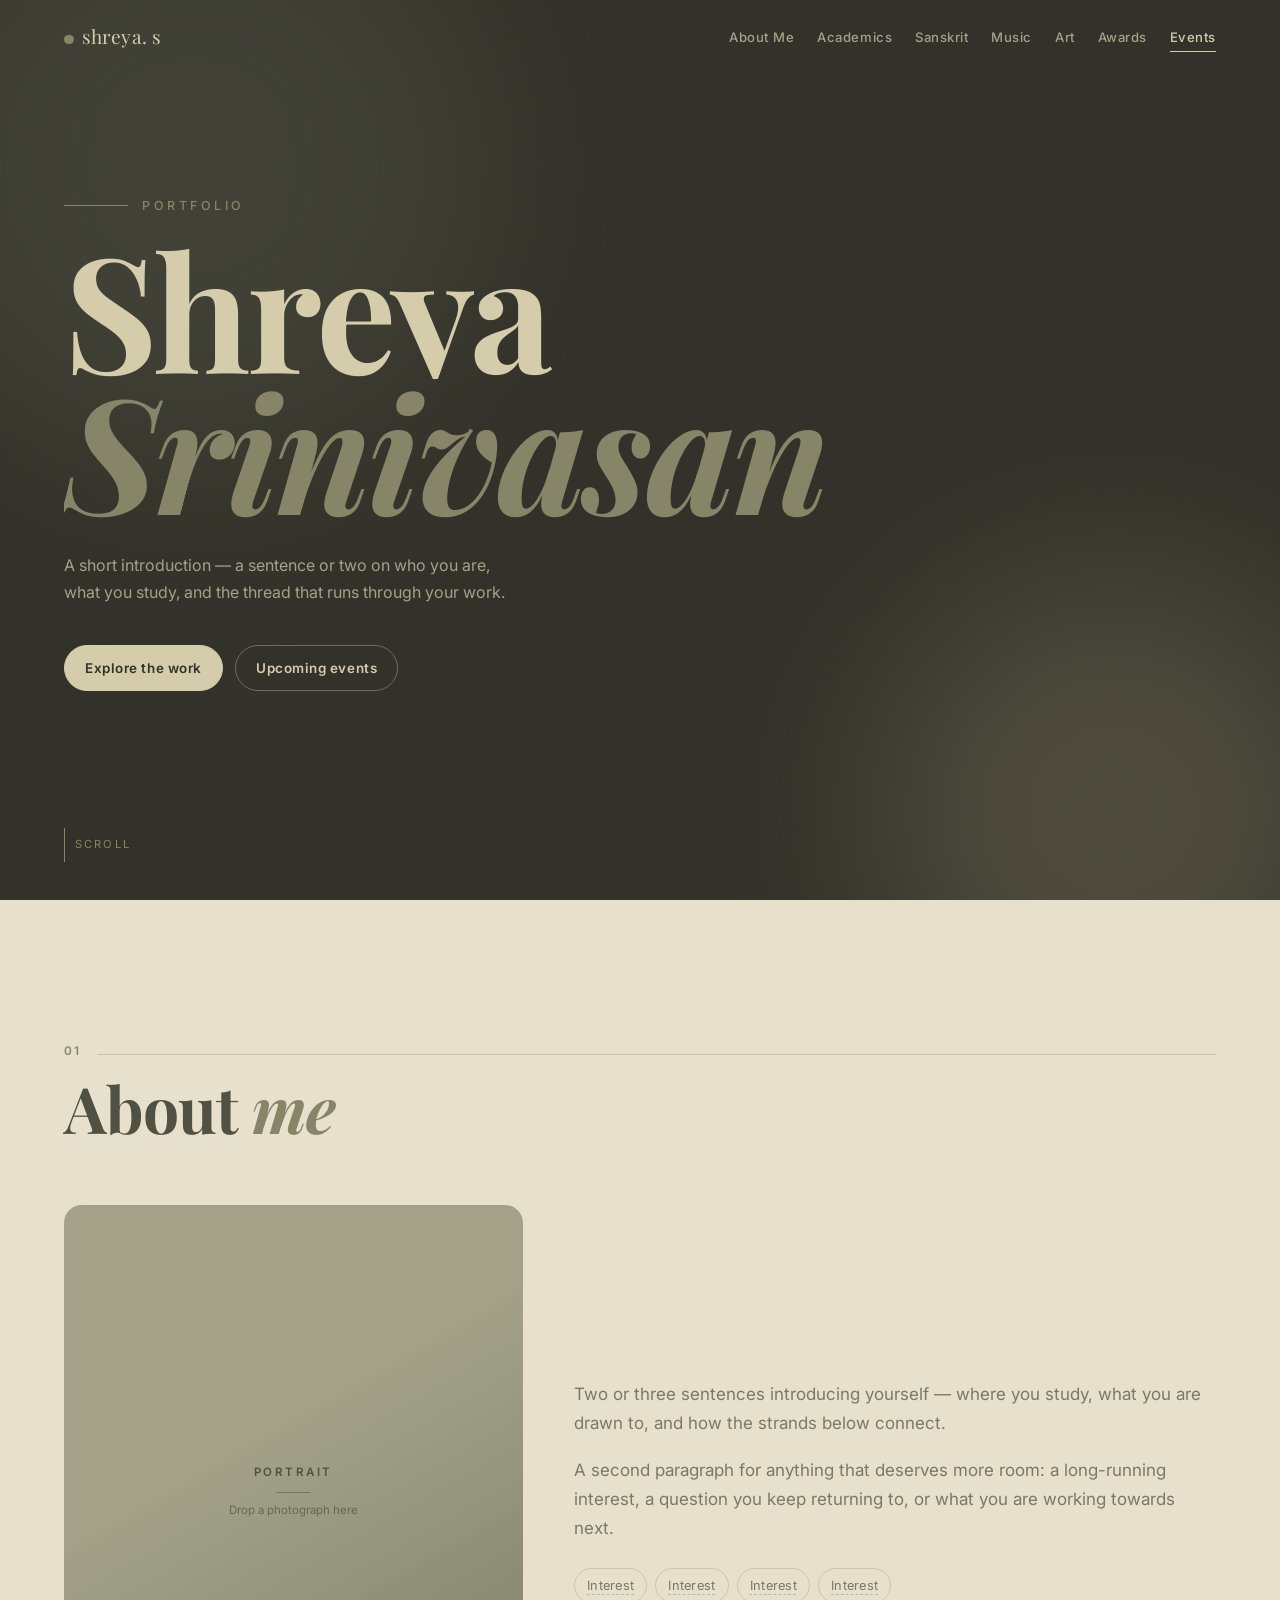
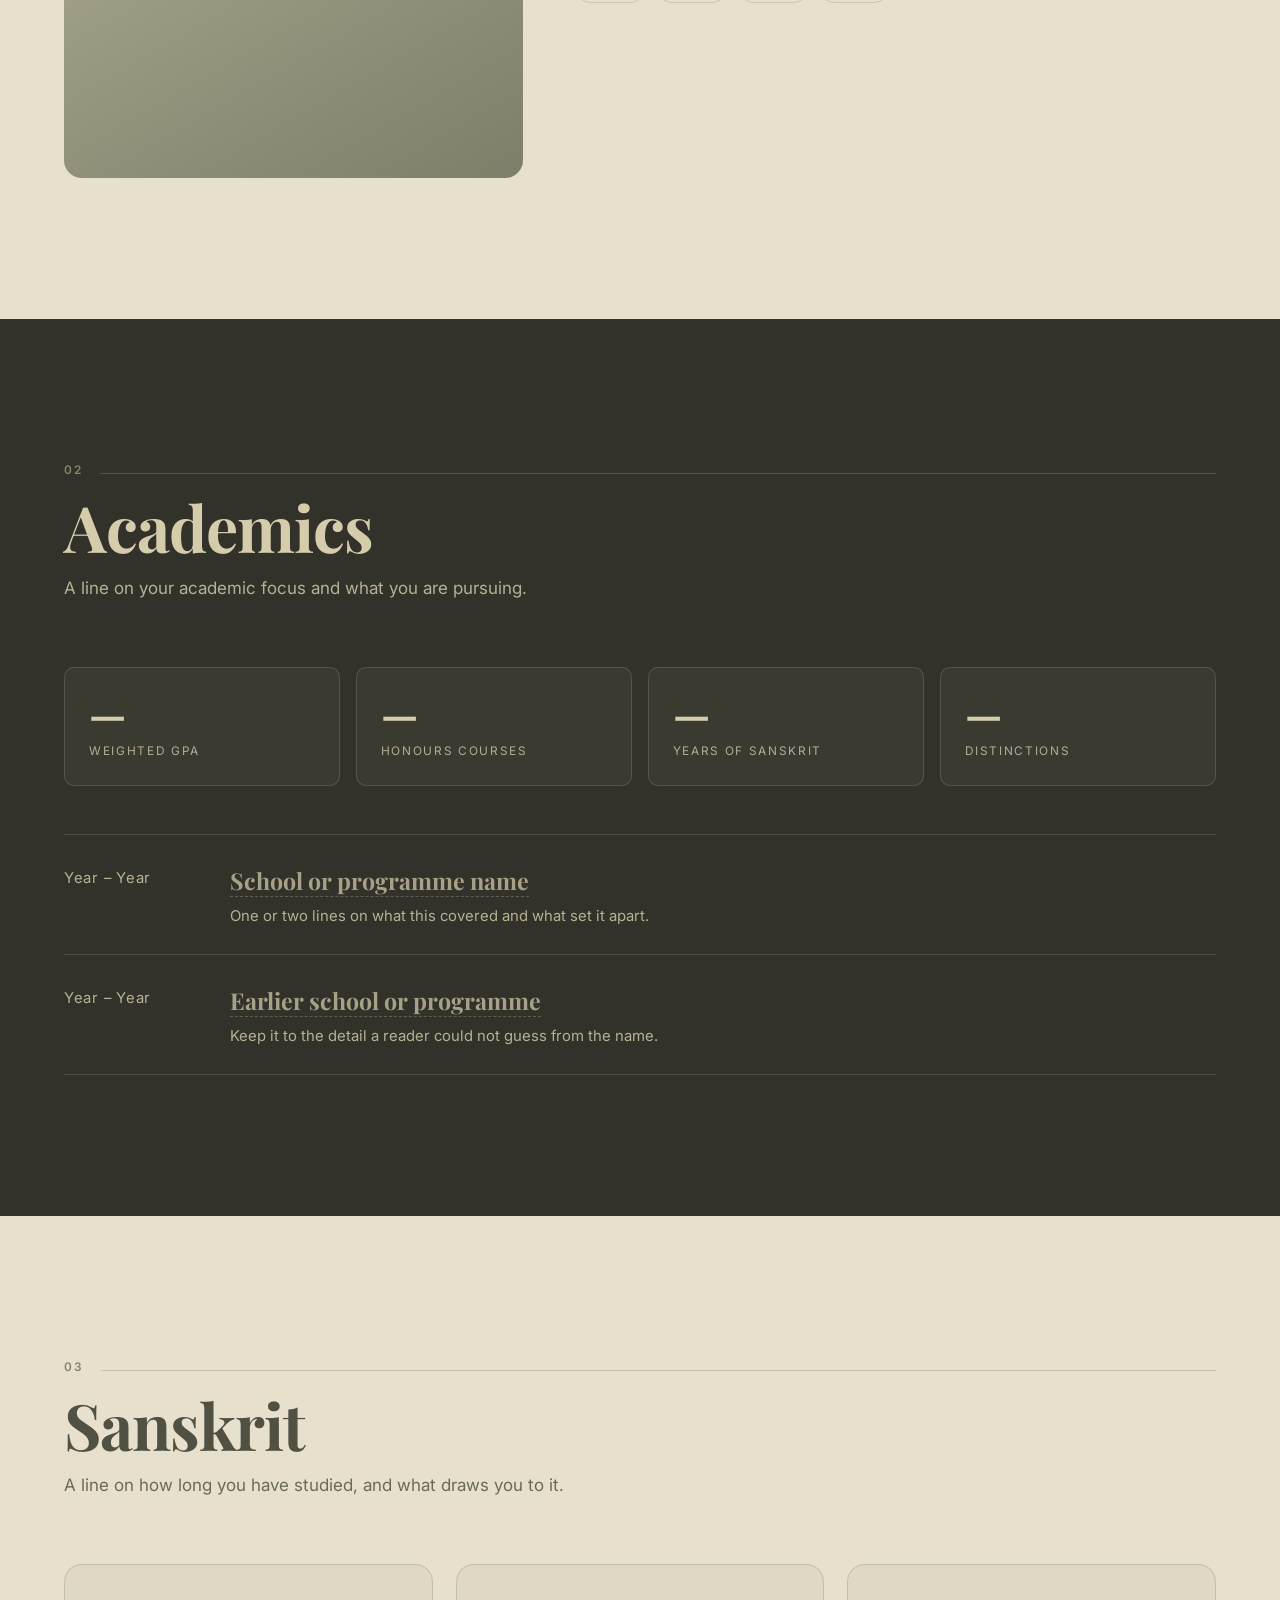
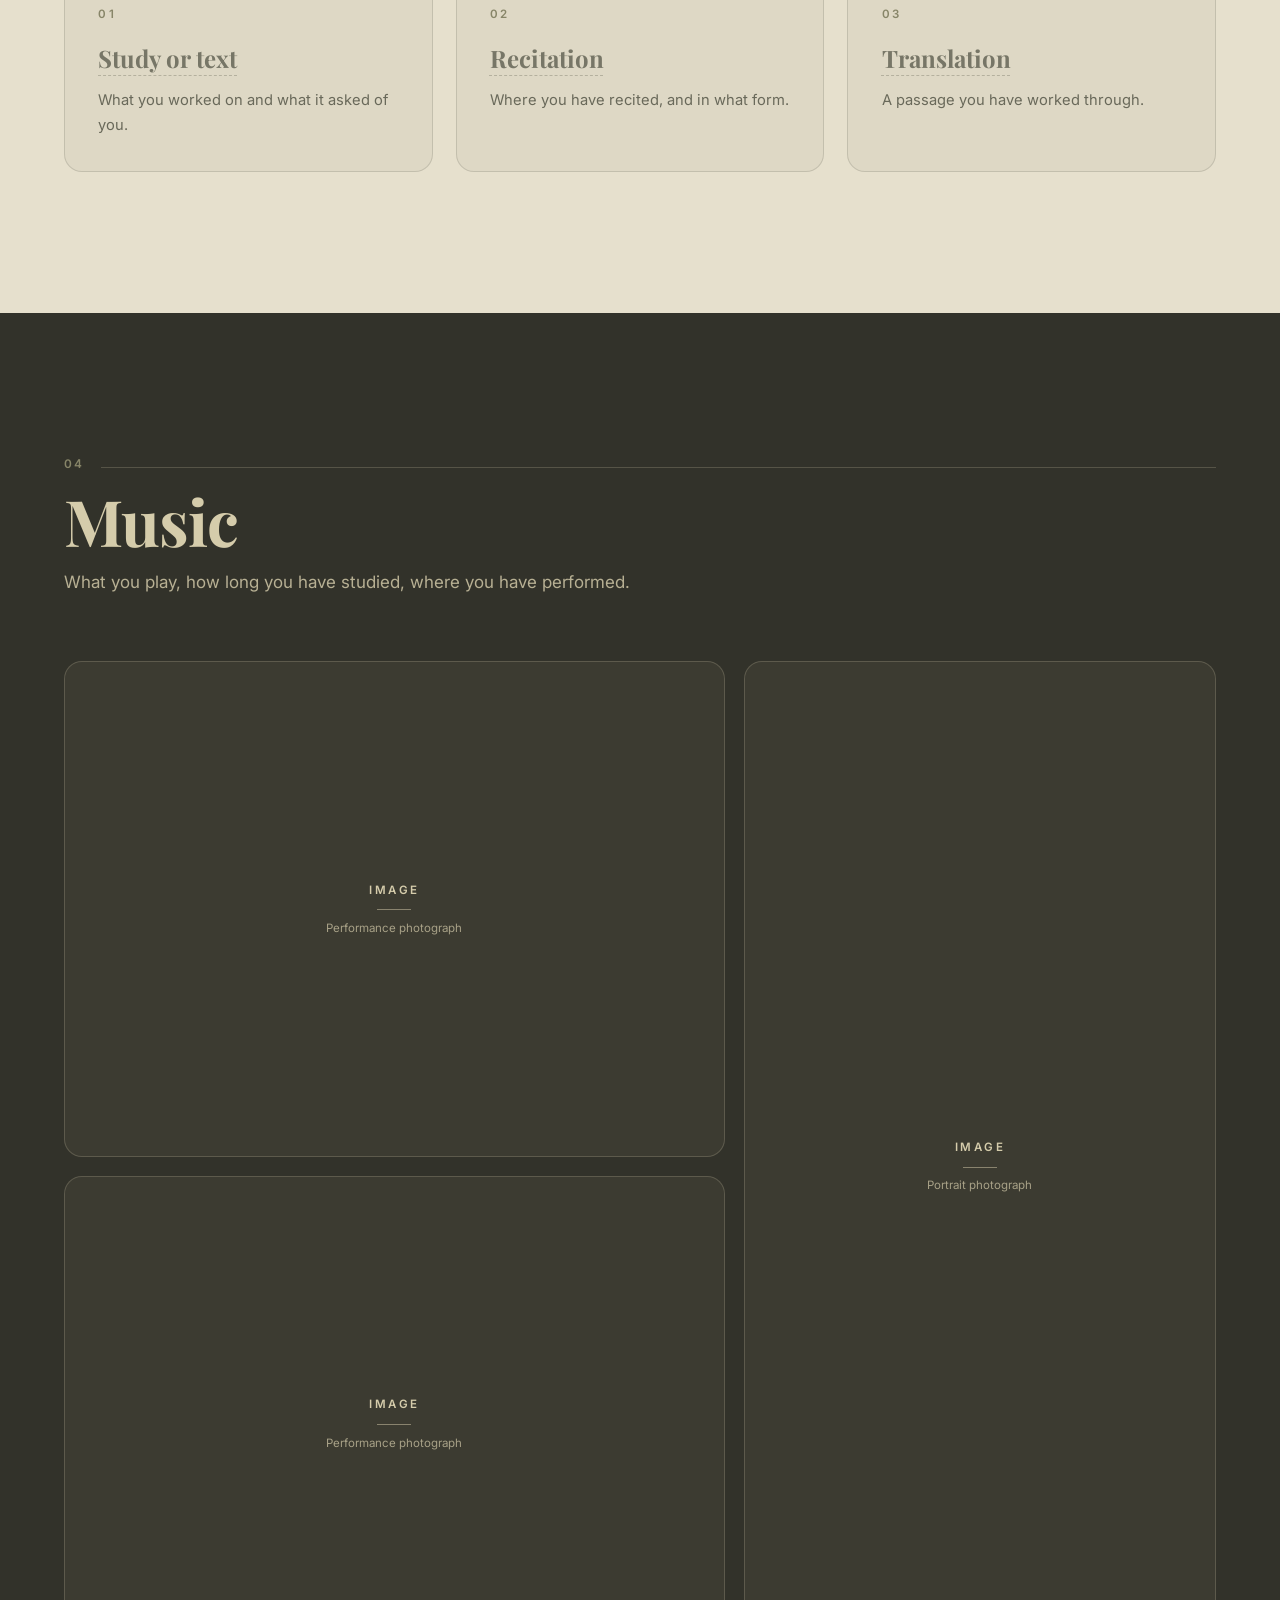
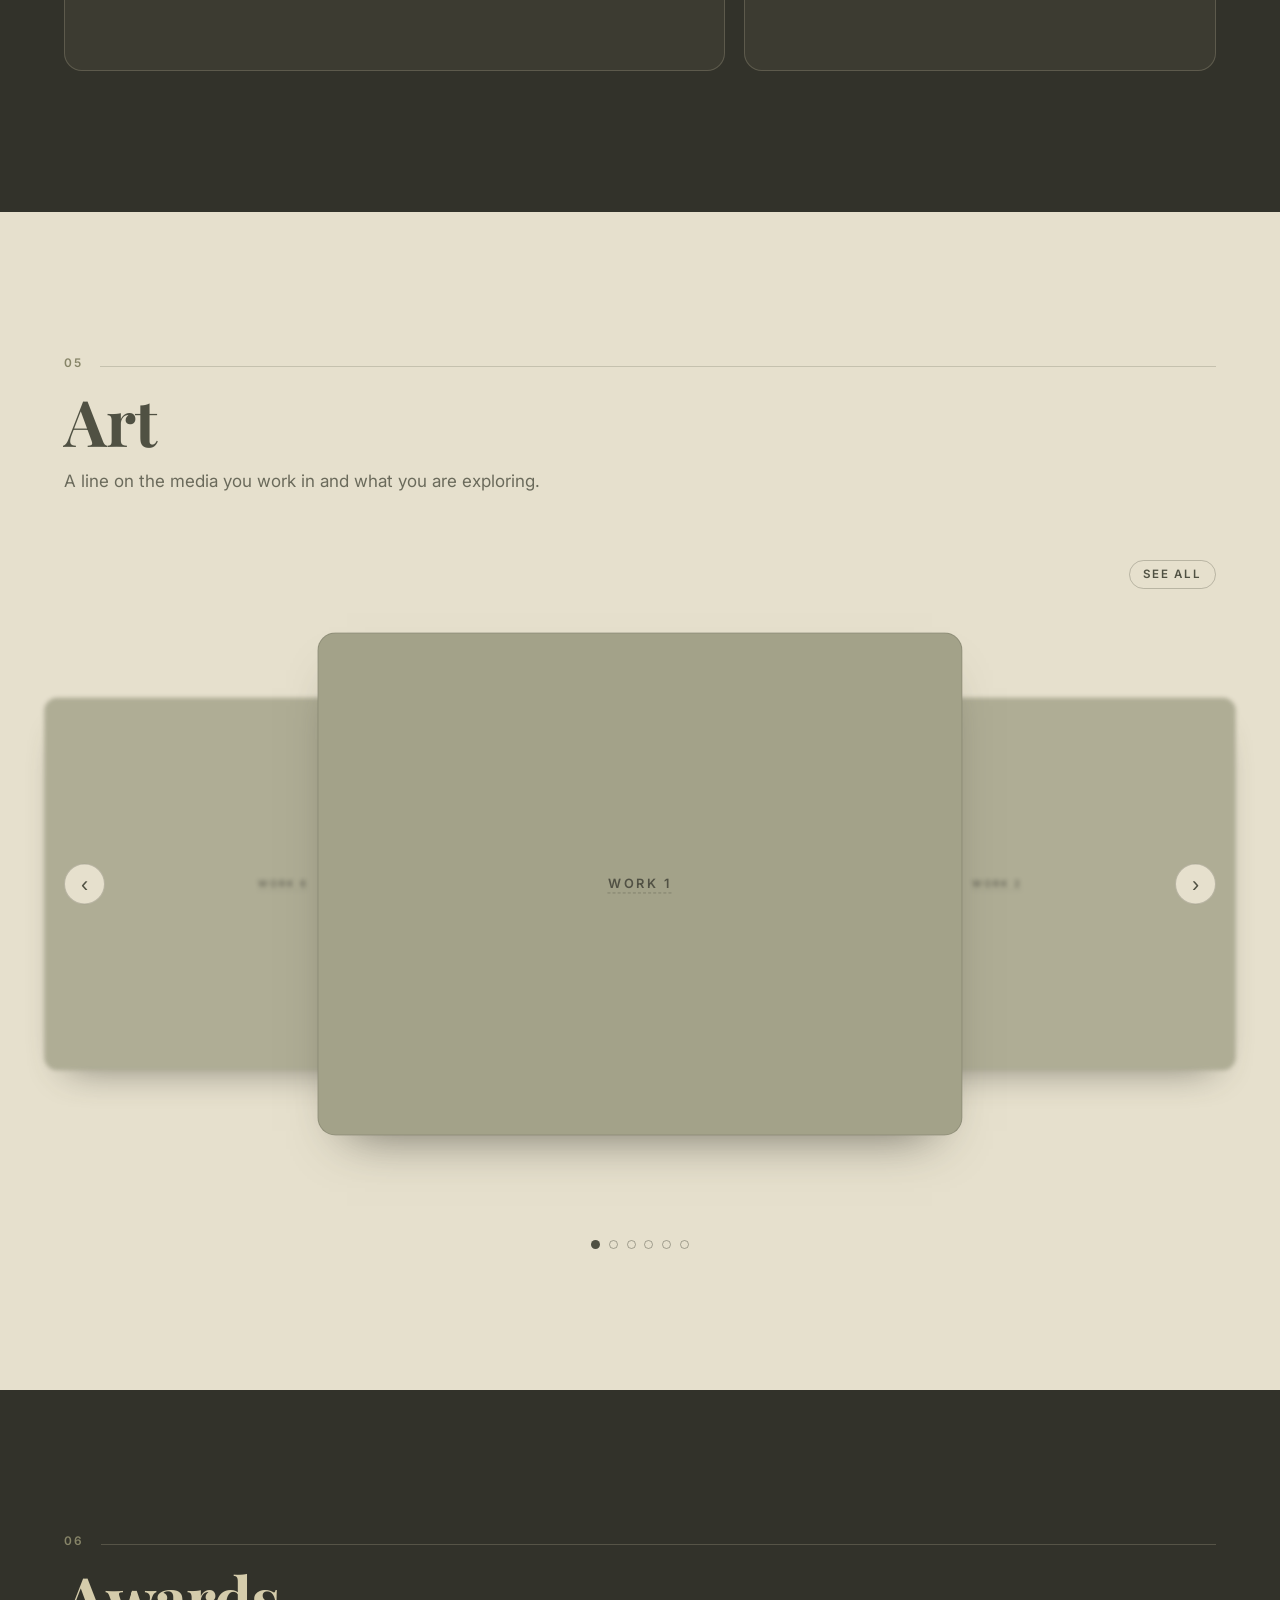
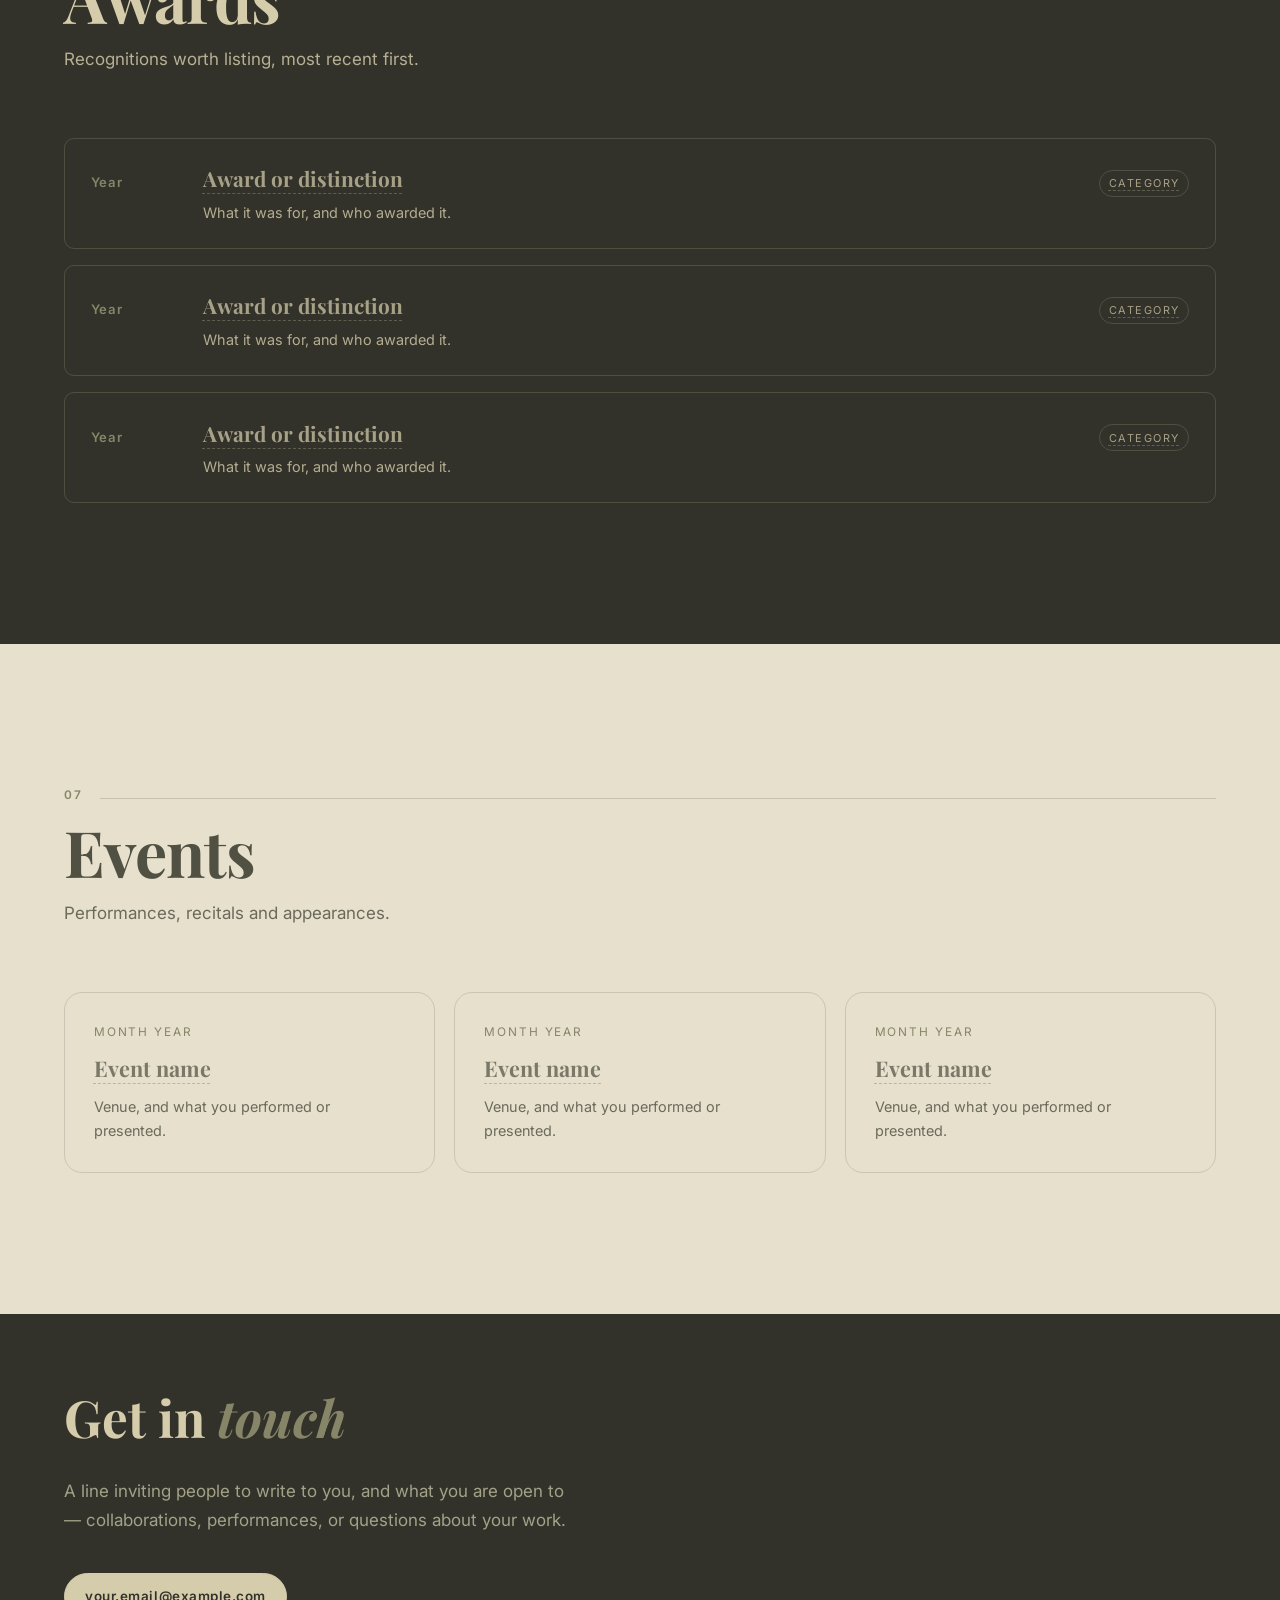
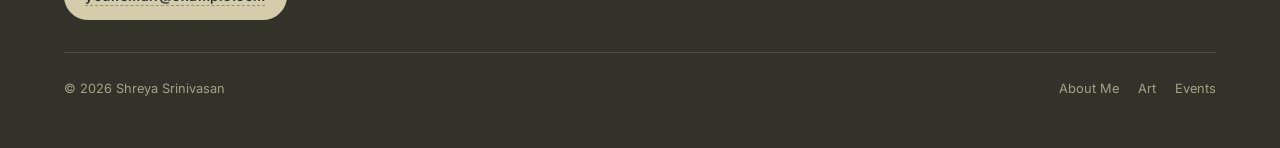
==== index.html @ 3f7673d4 "Rebuild the site as one animated page in the Green palette index.html becomes a single scrolling pag" ====
<!DOCTYPE html>
<html lang="en">
<head>
<meta charset="utf-8">
<meta name="viewport" content="width=device-width, initial-scale=1">
<title>Shreya Srinivasan</title>
<meta name="description" content="Portfolio of Shreya Srinivasan — academics, Sanskrit, music, art, awards and events.">
<link rel="preconnect" href="https://fonts.googleapis.com">
<link rel="preconnect" href="https://fonts.gstatic.com" crossorigin>
<link href="https://fonts.googleapis.com/css2?family=Playfair+Display:ital,wght@0,400;0,700;1,400;1,700&family=Inter:wght@300;400;500;600&display=swap" rel="stylesheet">
<link rel="stylesheet" href="main.css">
<link rel="icon" href="data:image/svg+xml,<svg xmlns='http://www.w3.org/2000/svg' viewBox='0 0 100 100'><circle cx='50' cy='50' r='42' fill='%23878568'/></svg>">
</head>
<body>

<div class="progress" aria-hidden="true"></div>

<header class="nav" id="nav">
  <a class="brand" href="#top"><i></i>shreya. s</a>
  <nav aria-label="Sections">
    <ul class="nav-links" id="navLinks">
      <li><a href="#about">About Me</a></li>
      <li><a href="#academics">Academics</a></li>
      <li><a href="#sanskrit">Sanskrit</a></li>
      <li><a href="#music">Music</a></li>
      <li><a href="#art">Art</a></li>
      <li><a href="#awards">Awards</a></li>
      <li><a href="#events">Events</a></li>
    </ul>
  </nav>
  <button class="burger" id="burger" aria-label="Menu" aria-expanded="false" aria-controls="navLinks">
    <span></span><span></span><span></span>
  </button>
</header>

<main id="top">

  <!-- ── hero ── -->
  <section class="hero">
    <p class="hero-kicker">Portfolio</p>
    <h1 class="hero-name">
      <span><i>Shreya</i></span>
      <span><i>Srinivasan</i></span>
    </h1>
    <p class="hero-lede ph">A short introduction — a sentence or two on who you are,
      what you study, and the thread that runs through your work.</p>
    <div class="hero-actions">
      <a class="btn" href="#about">Explore the work</a>
      <a class="btn btn-ghost" href="#events">Upcoming events</a>
    </div>
    <span class="scroll-cue" aria-hidden="true"><i></i>Scroll</span>
  </section>

  <!-- ── about me ── -->
  <section class="band band-paper" id="about">
    <div class="wrap">
      <div class="head reveal">
        <div class="head-row"><span class="head-no">01</span><span class="head-rule"></span></div>
        <h2>About <em>me</em></h2>
      </div>
      <div class="about">
        <figure class="portrait reveal">
          <div class="slot"><b>Portrait</b><i></i><small>Drop a photograph here</small></div>
        </figure>
        <div class="about-copy reveal" style="--d:.1s">
          <p class="ph">Two or three sentences introducing yourself — where you study,
            what you are drawn to, and how the strands below connect.</p>
          <p class="ph">A second paragraph for anything that deserves more room: a
            long-running interest, a question you keep returning to, or what you
            are working towards next.</p>
          <ul class="facts">
            <li class="ph">Interest</li>
            <li class="ph">Interest</li>
            <li class="ph">Interest</li>
            <li class="ph">Interest</li>
          </ul>
        </div>
      </div>
    </div>
  </section>

  <!-- ── academics ── -->
  <section class="band band-ink" id="academics">
    <div class="wrap">
      <div class="head reveal">
        <div class="head-row"><span class="head-no">02</span><span class="head-rule"></span></div>
        <h2>Academics</h2>
        <p class="ph">A line on your academic focus and what you are pursuing.</p>
      </div>
      <ul class="stats reveal" style="--d:.08s">
        <li class="stat"><b>&mdash;</b><span>Weighted GPA</span></li>
        <li class="stat"><b>&mdash;</b><span>Honours courses</span></li>
        <li class="stat"><b>&mdash;</b><span>Years of Sanskrit</span></li>
        <li class="stat"><b>&mdash;</b><span>Distinctions</span></li>
      </ul>
      <ol class="timeline reveal" style="--d:.16s">
        <li class="entry">
          <p class="entry-when">Year &ndash; Year</p>
          <h3 class="ph">School or programme name</h3>
          <p class="ph">One or two lines on what this covered and what set it apart.</p>
        </li>
        <li class="entry">
          <p class="entry-when">Year &ndash; Year</p>
          <h3 class="ph">Earlier school or programme</h3>
          <p class="ph">Keep it to the detail a reader could not guess from the name.</p>
        </li>
      </ol>
    </div>
  </section>

  <!-- ── sanskrit ── -->
  <section class="band band-paper" id="sanskrit">
    <div class="wrap">
      <div class="head reveal">
        <div class="head-row"><span class="head-no">03</span><span class="head-rule"></span></div>
        <h2>Sanskrit</h2>
        <p class="ph">A line on how long you have studied, and what draws you to it.</p>
      </div>
      <div class="cards">
        <article class="card reveal"><span class="card-no">01</span>
          <h3 class="ph">Study or text</h3><p class="ph">What you worked on and what it asked of you.</p></article>
        <article class="card reveal" style="--d:.09s"><span class="card-no">02</span>
          <h3 class="ph">Recitation</h3><p class="ph">Where you have recited, and in what form.</p></article>
        <article class="card reveal" style="--d:.18s"><span class="card-no">03</span>
          <h3 class="ph">Translation</h3><p class="ph">A passage you have worked through.</p></article>
      </div>
    </div>
  </section>

  <!-- ── music ── -->
  <section class="band band-ink" id="music">
    <div class="wrap">
      <div class="head reveal">
        <div class="head-row"><span class="head-no">04</span><span class="head-rule"></span></div>
        <h2>Music</h2>
        <p class="ph">What you play, how long you have studied, where you have performed.</p>
      </div>
      <div class="media">
        <figure class="frame reveal"><div class="slot"><b>Image</b><i></i><small>Performance photograph</small></div></figure>
        <figure class="frame reveal" style="--d:.09s"><div class="slot"><b>Image</b><i></i><small>Performance photograph</small></div></figure>
        <figure class="frame tall reveal" style="--d:.18s"><div class="slot"><b>Image</b><i></i><small>Portrait photograph</small></div></figure>
      </div>
    </div>
  </section>

  <!-- ── art ── -->
  <section class="band band-paper" id="art">
    <div class="wrap">
      <div class="head reveal">
        <div class="head-row"><span class="head-no">05</span><span class="head-rule"></span></div>
        <h2>Art</h2>
        <p class="ph">A line on the media you work in and what you are exploring.</p>
      </div>
      <div class="stage reveal" style="--d:.08s">
        <button class="see-all" id="seeAll" type="button" aria-expanded="false">See all</button>

        <!-- every artwork at once -->
        <div class="grid-view" id="gridView" hidden></div>

        <div class="showcase">
          <div class="track">
            <figure class="slide"><figcaption class="slide-label ph">Work 1</figcaption></figure>
            <figure class="slide"><figcaption class="slide-label ph">Work 2</figcaption></figure>
            <figure class="slide"><figcaption class="slide-label ph">Work 3</figcaption></figure>
            <figure class="slide"><figcaption class="slide-label ph">Work 4</figcaption></figure>
            <figure class="slide"><figcaption class="slide-label ph">Work 5</figcaption></figure>
            <figure class="slide"><figcaption class="slide-label ph">Work 6</figcaption></figure>
          </div>
          <button class="arrow arrow-prev" type="button" aria-label="Previous artwork">&lsaquo;</button>
          <button class="arrow arrow-next" type="button" aria-label="Next artwork">&rsaquo;</button>
        </div>
      </div>
      <div class="dots" role="tablist" aria-label="Choose artwork"></div>
    </div>
  </section>

  <!-- ── awards ── -->
  <section class="band band-ink" id="awards">
    <div class="wrap">
      <div class="head reveal">
        <div class="head-row"><span class="head-no">06</span><span class="head-rule"></span></div>
        <h2>Awards</h2>
        <p class="ph">Recognitions worth listing, most recent first.</p>
      </div>
      <ul class="awards">
        <li class="award reveal"><span class="award-year">Year</span>
          <h3 class="ph">Award or distinction</h3><span class="award-tag ph">Category</span>
          <p class="ph">What it was for, and who awarded it.</p></li>
        <li class="award reveal" style="--d:.08s"><span class="award-year">Year</span>
          <h3 class="ph">Award or distinction</h3><span class="award-tag ph">Category</span>
          <p class="ph">What it was for, and who awarded it.</p></li>
        <li class="award reveal" style="--d:.16s"><span class="award-year">Year</span>
          <h3 class="ph">Award or distinction</h3><span class="award-tag ph">Category</span>
          <p class="ph">What it was for, and who awarded it.</p></li>
      </ul>
    </div>
  </section>

  <!-- ── events ── -->
  <section class="band band-paper" id="events">
    <div class="wrap">
      <div class="head reveal">
        <div class="head-row"><span class="head-no">07</span><span class="head-rule"></span></div>
        <h2>Events</h2>
        <p class="ph">Performances, recitals and appearances.</p>
      </div>
      <div class="events">
        <article class="event reveal">
          <span class="event-date">Month Year</span>
          <h3 class="ph">Event name</h3><p class="ph">Venue, and what you performed or presented.</p></article>
        <article class="event reveal" style="--d:.09s">
          <span class="event-date">Month Year</span>
          <h3 class="ph">Event name</h3><p class="ph">Venue, and what you performed or presented.</p></article>
        <article class="event reveal" style="--d:.18s">
          <span class="event-date">Month Year</span>
          <h3 class="ph">Event name</h3><p class="ph">Venue, and what you performed or presented.</p></article>
      </div>
    </div>
  </section>

</main>

<footer class="foot">
  <div class="foot-in">
    <h2 class="reveal">Get in <em>touch</em></h2>
    <p class="reveal ph" style="--d:.08s">A line inviting people to write to you, and what
      you are open to — collaborations, performances, or questions about your work.</p>
    <a class="btn reveal ph" style="--d:.16s" href="#">your.email@example.com</a>
    <div class="foot-row">
      <span>&copy; <span id="yr">2026</span> Shreya Srinivasan</span>
      <ul>
        <li><a href="#about">About Me</a></li>
        <li><a href="#art">Art</a></li>
        <li><a href="#events">Events</a></li>
      </ul>
    </div>
  </div>
</footer>

<script src="main.js"></script>
</body>
</html>
---- main.css ----
/* ═══════════════════════════════════════════════════════════
   SHREYA SRINIVASAN — portfolio
   Palette: the five "Green" swatches, plus two derived ends.
   The five are internally low-contrast (best pair is 5.02:1),
   so a deeper ink and a lighter paper are derived from the two
   extremes to give text somewhere to stand.
   ═══════════════════════════════════════════════════════════ */
:root {
  --olive:  #505143;   /* Olive Drab Camouflage */
  --bark:   #6A6352;   /* Boy Red               */
  --moss:   #878568;   /* Camouflage Green      */
  --grullo: #A3A289;   /* Grullo                */
  --sand:   #D5CCAB;   /* Dark Vanilla          */

  --ink:    #32322A;   /* derived: olive -> black, the dark ground  */
  --paper:  #E6E0CD;   /* derived: sand  -> white, the light ground */

  --display: "Playfair Display", Georgia, serif;
  --ui:      "Inter", system-ui, -apple-system, sans-serif;

  --gut:  clamp(1.25rem, 5vw, 5rem);
  --band: clamp(4.5rem, 11vw, 10rem);

  --ease:  cubic-bezier(.22, .9, .28, 1);
  --slow:  cubic-bezier(.16, 1, .3, 1);

  --r:    18px;
  --r-sm: 10px;
}

*, *::before, *::after { box-sizing: border-box; margin: 0; padding: 0; }
html { scroll-behavior: smooth; }
body {
  background: var(--ink); color: var(--sand);
  font-family: var(--ui); font-size: clamp(15px, .42vw + 13.6px, 17px);
  line-height: 1.7; -webkit-font-smoothing: antialiased;
  overflow-x: hidden;
}
img { display: block; max-width: 100%; }
a { color: inherit; text-decoration: none; }
::selection { background: var(--moss); color: var(--ink); }
:focus-visible { outline: 2px solid var(--moss); outline-offset: 3px; border-radius: 3px; }

::-webkit-scrollbar { width: 10px; }
::-webkit-scrollbar-track { background: var(--ink); }
::-webkit-scrollbar-thumb { background: var(--bark); border-radius: 99px; }

/* ── scroll progress ─────────────────────────────────────── */
.progress {
  position: fixed; inset: 0 auto auto 0; z-index: 90;
  height: 2px; width: 100%; transform-origin: 0 50%;
  transform: scaleX(var(--p, 0));
  background: linear-gradient(90deg, var(--moss), var(--sand));
}

/* ── nav ─────────────────────────────────────────────────── */
.nav {
  position: fixed; inset: 0 0 auto; z-index: 80;
  display: flex; align-items: center; justify-content: space-between;
  gap: 1rem; padding: clamp(.85rem, 1.6vw, 1.4rem) var(--gut);
  transition: background-color .45s var(--ease), backdrop-filter .45s var(--ease),
              box-shadow .45s var(--ease), padding .45s var(--ease);
}
.nav.stuck {
  background: color-mix(in srgb, var(--ink) 82%, transparent);
  backdrop-filter: blur(14px) saturate(140%);
  box-shadow: 0 1px 0 color-mix(in srgb, var(--sand) 14%, transparent);
  padding-block: clamp(.6rem, 1vw, .9rem);
}
.brand {
  display: inline-flex; align-items: baseline; gap: .5rem;
  font-family: var(--display); font-size: clamp(1.05rem, 1.5vw, 1.3rem);
  letter-spacing: .01em; color: var(--sand);
}
.brand i {
  width: .5em; height: .5em; border-radius: 50%; background: var(--moss);
  font-style: normal; flex: none; transition: transform .5s var(--slow);
}
.brand:hover i { transform: scale(1.55); }

.nav-links { display: flex; align-items: center; gap: clamp(.9rem, 1.8vw, 2rem); list-style: none; }
.nav-links a {
  position: relative; display: inline-block; padding: .25rem 0;
  font-size: .82rem; font-weight: 500; letter-spacing: .04em;
  color: var(--grullo); transition: color .3s var(--ease);
}
.nav-links a::after {
  content: ""; position: absolute; left: 0; bottom: 0;
  width: 100%; height: 1px; background: currentColor;
  transform: scaleX(0); transform-origin: 100% 50%;
  transition: transform .45s var(--slow);
}
.nav-links a:hover, .nav-links a:focus-visible { color: var(--sand); }
.nav-links a:hover::after, .nav-links a:focus-visible::after,
.nav-links a.current::after { transform: scaleX(1); transform-origin: 0 50%; }
.nav-links a.current { color: var(--sand); }

.burger {
  display: none; width: 2.4rem; height: 2.4rem; border: 0; padding: 0;
  background: none; cursor: pointer; color: var(--sand);
}
.burger span {
  display: block; width: 22px; height: 1.5px; margin: 5px auto;
  background: currentColor; transition: transform .4s var(--slow), opacity .3s;
}
.nav.open .burger span:nth-child(1) { transform: translateY(6.5px) rotate(45deg); }
.nav.open .burger span:nth-child(2) { opacity: 0; }
.nav.open .burger span:nth-child(3) { transform: translateY(-6.5px) rotate(-45deg); }

/* ── hero ────────────────────────────────────────────────── */
.hero {
  position: relative; min-height: 100svh;
  display: grid; align-content: center;
  padding: calc(var(--band) * .9) var(--gut) var(--band);
  overflow: hidden;
}
/* two slow-drifting washes give the flat ink some depth */
.hero::before, .hero::after {
  content: ""; position: absolute; border-radius: 50%;
  filter: blur(90px); opacity: .5; pointer-events: none;
}
.hero::before {
  width: 46vw; height: 46vw; left: -8vw; top: -10vw;
  background: var(--olive); animation: drift 19s var(--ease) infinite alternate;
}
.hero::after {
  width: 38vw; height: 38vw; right: -6vw; bottom: -12vw;
  background: var(--bark); animation: drift 23s var(--ease) infinite alternate-reverse;
}
@keyframes drift {
  from { transform: translate3d(0,0,0) scale(1); }
  to   { transform: translate3d(4vw, 3vw, 0) scale(1.18); }
}
.hero > * { position: relative; z-index: 1; }

.hero-kicker {
  display: flex; align-items: center; gap: .9rem;
  font-size: .78rem; font-weight: 500; letter-spacing: .28em;
  text-transform: uppercase; color: var(--moss);
}
.hero-kicker::before {
  content: ""; width: clamp(28px, 5vw, 64px); height: 1px;
  background: currentColor; transform-origin: 0 50%;
  animation: rule-in 1.1s var(--slow) .2s both;
}
@keyframes rule-in { from { transform: scaleX(0); } to { transform: scaleX(1); } }

.hero-name {
  margin-top: clamp(.8rem, 2vw, 1.4rem);
  font-family: var(--display); font-weight: 700;
  font-size: clamp(3rem, 12.5vw, 12rem); line-height: .88;
  letter-spacing: -.02em; color: var(--sand);
}
.hero-name span { display: block; overflow: hidden; }
.hero-name span > i {
  display: block; font-style: normal;
  transform: translateY(105%); opacity: 0;
  animation: rise 1.15s var(--slow) forwards;
}
.hero-name span:nth-child(1) > i { animation-delay: .25s; }
.hero-name span:nth-child(2) > i { animation-delay: .38s; }
.hero-name span:nth-child(2) > i { color: var(--moss); font-style: italic; }
@keyframes rise { to { transform: translateY(0); opacity: 1; } }

.hero-lede {
  margin-top: clamp(1.2rem, 2.5vw, 2rem); max-width: 46ch;
  font-size: clamp(1rem, 1.15vw, 1.15rem); color: var(--grullo);
  animation: fade-up 1s var(--slow) .62s both;
}
@keyframes fade-up { from { opacity: 0; transform: translateY(18px); } to { opacity: 1; transform: none; } }

.hero-actions {
  display: flex; flex-wrap: wrap; gap: .75rem;
  margin-top: clamp(1.5rem, 3vw, 2.5rem);
  animation: fade-up 1s var(--slow) .76s both;
}
.btn {
  --bg: var(--sand); --fg: var(--ink);
  position: relative; overflow: hidden;
  display: inline-flex; align-items: center; gap: .6rem;
  padding: .82em 1.5em; border: 1px solid var(--bg); border-radius: 99px;
  background: var(--bg); color: var(--fg);
  font-size: .84rem; font-weight: 600; letter-spacing: .04em;
  transition: transform .4s var(--slow), color .35s var(--ease);
}
.btn::before {
  content: ""; position: absolute; inset: 0; z-index: -1;
  background: var(--moss); transform: translateY(101%);
  transition: transform .45s var(--slow);
}
.btn:hover, .btn:focus-visible { transform: translateY(-3px); color: var(--sand); }
.btn:hover::before, .btn:focus-visible::before { transform: translateY(0); }
.btn-ghost { --bg: transparent; --fg: var(--sand); border-color: color-mix(in srgb, var(--sand) 38%, transparent); }

.scroll-cue {
  position: absolute; left: var(--gut); bottom: clamp(1.5rem, 3vw, 2.5rem);
  display: flex; align-items: center; gap: .6rem;
  font-size: .7rem; letter-spacing: .2em; text-transform: uppercase;
  color: var(--moss); animation: fade-up 1s var(--slow) .95s both;
}
.scroll-cue i {
  display: block; width: 1px; height: 34px; background: currentColor;
  transform-origin: 50% 0; animation: cue 2.1s var(--ease) infinite;
}
@keyframes cue { 0%,100% { transform: scaleY(.35); opacity: .5; } 50% { transform: scaleY(1); opacity: 1; } }

/* ── section scaffolding ─────────────────────────────────── */
.band { padding: var(--band) var(--gut); }
.band-paper { background: var(--paper); color: var(--olive); }
.band-ink   { background: var(--ink);   color: var(--sand);  }
.wrap { max-width: 1180px; margin-inline: auto; }

.head { display: grid; gap: .9rem; margin-bottom: clamp(2.5rem, 5vw, 4rem); }
.head-row { display: flex; align-items: baseline; gap: 1rem; }
.head-no {
  font-family: var(--ui); font-size: .74rem; font-weight: 600;
  letter-spacing: .2em; color: var(--moss);
}
.head-rule { flex: 1; height: 1px; background: currentColor; opacity: .22; }
.head h2 {
  font-family: var(--display); font-weight: 700;
  font-size: clamp(2rem, 5.2vw, 4rem); line-height: 1.02; letter-spacing: -.015em;
}
.head h2 em { font-style: italic; color: var(--moss); }
.head p { max-width: 58ch; opacity: .82; }

/* ── scroll reveal ───────────────────────────────────────── */
.reveal { opacity: 0; transform: translateY(26px); }
.reveal.in {
  opacity: 1; transform: none;
  transition: opacity .85s var(--slow) var(--d, 0s), transform .85s var(--slow) var(--d, 0s);
}

/* ── about ───────────────────────────────────────────────── */
.about { display: grid; gap: clamp(1.5rem, 4vw, 3.5rem); grid-template-columns: minmax(0,1fr); }
@media (min-width: 900px) { .about { grid-template-columns: 5fr 7fr; align-items: center; } }
.portrait {
  position: relative; aspect-ratio: 4/5; border-radius: var(--r);
  background: var(--grullo); overflow: hidden;
  display: grid; place-items: center;
}
.portrait::after {
  content: ""; position: absolute; inset: 0;
  background: linear-gradient(150deg, transparent 40%, color-mix(in srgb, var(--olive) 45%, transparent));
}
.portrait img { position: absolute; inset: 0; width: 100%; height: 100%; object-fit: cover; }
.about-copy > * + * { margin-top: 1.1em; }
.about-copy p { max-width: 58ch; }
.facts { display: flex; flex-wrap: wrap; gap: .5rem; margin-top: 1.6rem; }
.facts li {
  list-style: none; padding: .42em .95em; border-radius: 99px;
  border: 1px solid color-mix(in srgb, currentColor 26%, transparent);
  font-size: .8rem; letter-spacing: .02em;
}

/* ── slot placeholder (shared) ───────────────────────────── */
.slot {
  display: grid; gap: .55em; place-content: center; justify-items: center;
  text-align: center; padding: 8%; height: 100%;
}
.slot b {
  font-size: .72rem; font-weight: 600; letter-spacing: .22em; text-transform: uppercase;
}
.slot i { width: 34px; height: 1px; background: currentColor; opacity: .5; }
.slot small { font-size: .72rem; opacity: .7; max-width: 22ch; line-height: 1.5; }

/* ── academics ───────────────────────────────────────────── */
.stats {
  list-style: none;
  display: grid; gap: clamp(.6rem, 1.2vw, 1rem);
  grid-template-columns: repeat(auto-fit, minmax(160px, 1fr));
  margin-bottom: clamp(2rem, 4vw, 3rem);
}
.stat {
  padding: clamp(1rem, 2vw, 1.5rem); border-radius: var(--r-sm);
  border: 1px solid color-mix(in srgb, currentColor 18%, transparent);
  background: color-mix(in srgb, currentColor 5%, transparent);
}
.stat b { display: block; font-family: var(--display); font-size: clamp(1.7rem,3.4vw,2.6rem); line-height: 1; }
.stat span { display: block; margin-top: .5rem; font-size: .74rem; letter-spacing: .14em; text-transform: uppercase; opacity: .78; }

.timeline { list-style: none; display: grid; }
.entry {
  display: grid; gap: .2rem clamp(1rem, 3vw, 2.5rem);
  grid-template-columns: minmax(6.5rem, 8rem) 1fr;
  padding-block: clamp(1.1rem, 2.2vw, 1.6rem);
  border-top: 1px solid color-mix(in srgb, currentColor 18%, transparent);
  transition: background-color .4s var(--ease);
}
.entry:last-child { border-bottom: 1px solid color-mix(in srgb, currentColor 18%, transparent); }
.entry:hover { background: color-mix(in srgb, currentColor 5%, transparent); }
.entry-when { grid-row: span 2; font-size: .82rem; letter-spacing: .05em; opacity: .72; padding-top: .3rem; }
.entry h3 { font-family: var(--display); font-size: clamp(1.1rem, 1.9vw, 1.45rem); font-weight: 700; }
.entry p { font-size: .93rem; opacity: .82; max-width: 62ch; }

/* ── feature cards (sanskrit / music) ────────────────────── */
.cards {
  display: grid; gap: clamp(.9rem, 1.8vw, 1.5rem);
  grid-template-columns: repeat(auto-fit, minmax(260px, 1fr));
}
.card {
  position: relative; overflow: hidden;
  padding: clamp(1.4rem, 2.6vw, 2.1rem); border-radius: var(--r);
  border: 1px solid color-mix(in srgb, currentColor 18%, transparent);
  background: color-mix(in srgb, currentColor 5%, transparent);
  transition: transform .5s var(--slow), border-color .4s var(--ease), background-color .4s var(--ease);
}
.card::after {
  content: ""; position: absolute; left: 0; top: 0; width: 100%; height: 2px;
  background: var(--moss); transform: scaleX(0); transform-origin: 0 50%;
  transition: transform .5s var(--slow);
}
.card:hover { transform: translateY(-6px); border-color: color-mix(in srgb, currentColor 34%, transparent); }
.card:hover::after { transform: scaleX(1); }
.card-no { font-size: .72rem; font-weight: 600; letter-spacing: .2em; color: var(--moss); }
.card h3 { margin-top: .7rem; font-family: var(--display); font-size: clamp(1.15rem,2vw,1.5rem); font-weight: 700; }
.card p { margin-top: .55rem; font-size: .92rem; opacity: .82; }

/* ── media rows (music) ──────────────────────────────────── */
.media {
  display: grid; gap: clamp(.8rem, 1.6vw, 1.2rem);
  grid-template-columns: repeat(auto-fit, minmax(220px, 1fr));
}
.frame {
  position: relative; border-radius: var(--r); overflow: hidden;
  border: 1px solid color-mix(in srgb, currentColor 22%, transparent);
  background: color-mix(in srgb, currentColor 6%, transparent);
  aspect-ratio: 4/3; transition: transform .5s var(--slow);
}
.frame.tall { aspect-ratio: 3/4; }
.frame img { position: absolute; inset: 0; width: 100%; height: 100%; object-fit: cover; }
.frame:hover { transform: translateY(-5px); }
/* deliberate composition: the two landscape frames stack against the
   portrait one, so the row has no ragged tail */
@media (min-width: 780px) {
  .media { grid-template-columns: 1.4fr 1fr; }
  .frame.tall { grid-column: 2; grid-row: 1 / span 2; aspect-ratio: auto; }
}


/* ── art carousel ─────────────────────────────────────────
   Ported from the old gallery page: one artwork centred, its
   neighbours scaled back and blurred, everything else waiting
   off-stage. The offset from centre drives position, scale,
   opacity and blur through one set of custom properties, so
   the script only ever sets data-off. */
.stage { position: relative; aspect-ratio: 16 / 9; }

.showcase { position: absolute; inset: 0; }
.track { position: absolute; inset: 0; }

.slide {
  position: absolute; top: 50%; left: var(--lx, 50%);
  width: 56%; aspect-ratio: 1045 / 815;
  display: grid; place-items: center; overflow: hidden;
  border-radius: var(--r);
  background: var(--grullo); color: var(--ink);
  border: 1px solid color-mix(in srgb, var(--olive) 24%, transparent);
  box-shadow: 0 26px 50px -30px rgba(50, 50, 42, .75);
  transform: translate(-50%, -50%) scale(var(--sc, 1));
  opacity: var(--op, 1); filter: blur(var(--bl, 0px)); z-index: var(--z, 1);
  transition: left .6s var(--slow), transform .6s var(--slow),
              opacity .6s var(--ease), filter .6s var(--ease);
}
.slide[data-off="0"]  { --lx: 50%; --sc: 1;   --op: 1;   --bl: 0px;  --z: 3; }
.slide[data-off="-1"] { --lx: 19%; --sc: .74; --op: .82; --bl: 3px;  --z: 2; cursor: pointer; }
.slide[data-off="1"]  { --lx: 81%; --sc: .74; --op: .82; --bl: 3px;  --z: 2; cursor: pointer; }
.slide[data-off="-2"] { --lx: 4%;  --sc: .56; --op: 0;   --bl: 9px;  --z: 1; }
.slide[data-off="2"]  { --lx: 96%; --sc: .56; --op: 0;   --bl: 9px;  --z: 1; }
.slide[data-off="far"]{ --lx: 50%; --sc: .5;  --op: 0;   --bl: 12px; --z: 0; }
.slide[data-off="-1"]:hover,
.slide[data-off="1"]:hover { --op: .95; --bl: 1px; --sc: .78; }
.slide img { width: 100%; height: 100%; object-fit: cover; }
.slide:has(img) .slide-label { display: none; }

.arrow {
  position: absolute; top: 50%; z-index: 5;
  width: clamp(38px, 3.2vw, 52px); aspect-ratio: 1; border-radius: 50%;
  display: grid; place-items: center; cursor: pointer; padding: 0;
  border: 1px solid color-mix(in srgb, var(--olive) 30%, transparent);
  background: var(--paper); color: var(--olive);
  font-size: 1.35rem; line-height: 1;
  transform: translateY(-50%);
  transition: transform .4s var(--slow), background-color .35s var(--ease),
              color .35s var(--ease);
}
.arrow-prev { left: 0; }
.arrow-next { right: 0; }
.arrow:hover, .arrow:focus-visible { background: var(--olive); color: var(--sand); }
.arrow-prev:hover { transform: translate(-4px, -50%) scale(1.06); }
.arrow-next:hover { transform: translate(4px, -50%) scale(1.06); }

.dots { display: flex; justify-content: center; gap: .55rem; margin-top: clamp(1.2rem, 2.5vw, 2rem); }
.dots button {
  width: 9px; height: 9px; border-radius: 50%; padding: 0; cursor: pointer;
  background: transparent;
  border: 1px solid color-mix(in srgb, var(--olive) 45%, transparent);
  transition: transform .35s var(--slow), background-color .35s var(--ease);
}
.dots button:hover { transform: translateY(-3px); }
.dots button[aria-selected="true"] { background: var(--olive); }

/* "see all": every artwork at once, over the stage */
.see-all {
  position: absolute; right: 0; top: 0; z-index: 12;
  padding: .55em 1.15em; border-radius: 99px; cursor: pointer;
  background: transparent; color: var(--olive);
  border: 1px solid color-mix(in srgb, var(--olive) 30%, transparent);
  font-family: var(--ui); font-size: .72rem; font-weight: 600;
  letter-spacing: .16em; text-transform: uppercase;
  transition: background-color .35s var(--ease), color .35s var(--ease),
              transform .35s var(--slow);
}
.see-all:hover, .see-all:focus-visible {
  background: var(--olive); color: var(--sand); transform: translateY(-2px);
}

.grid-view {
  position: absolute; inset: 0; z-index: 10; overflow-y: auto;
  padding: clamp(1rem, 2.2vw, 1.8rem);
  border-radius: var(--r);
  background: color-mix(in srgb, var(--paper) 94%, transparent);
  backdrop-filter: blur(8px);
  display: grid; gap: clamp(.6rem, 1.2vw, 1rem);
  grid-template-columns: repeat(3, 1fr); align-content: start;
}
.grid-view[hidden] { display: none; }

/* the -1/+1 slides sit partly outside the stage, so they peek around the
   overlay; retire the carousel entirely while the grid is open */
body.grid-open .showcase { opacity: 0; pointer-events: none; }
body.grid-open .dots { visibility: hidden; }
.showcase { transition: opacity .35s var(--ease); }
.g-item {
  aspect-ratio: 1045 / 815; border-radius: var(--r-sm);
  display: grid; place-items: center; cursor: pointer; padding: 0;
  overflow: hidden;
  background: var(--grullo); color: var(--ink);
  border: 1px solid color-mix(in srgb, var(--olive) 24%, transparent);
  transition: transform .4s var(--slow);
}
.g-item:hover { transform: translateY(-4px); }
.g-item.is-current { outline: 2px solid var(--olive); outline-offset: 2px; }
.g-item img { width: 100%; height: 100%; object-fit: cover; }

.slide-label {
  font-size: clamp(.62rem, 1.1vw, .8rem); font-weight: 600;
  letter-spacing: .2em; text-transform: uppercase;
}

@media (max-width: 760px) {
  /* 4/5 left a lot of dead air around a landscape slide */
  .stage { aspect-ratio: 1 / 1; }
  .slide { width: 76%; }
  /* at this width the neighbours are wide enough to meet behind the
     centre slide and read as one band, so they step further back */
  .slide[data-off="-1"] { --lx: 6%;  --sc: .66; --op: .45; --bl: 5px; }
  .slide[data-off="1"]  { --lx: 94%; --sc: .66; --op: .45; --bl: 5px; }
  .grid-view { grid-template-columns: repeat(2, 1fr); }
}

/* ── awards ──────────────────────────────────────────────── */
.awards { list-style: none; display: grid; gap: clamp(.7rem, 1.4vw, 1rem); }
.award {
  display: grid; align-items: baseline; gap: .25rem clamp(1rem, 2.5vw, 2rem);
  grid-template-columns: minmax(4rem, 5rem) 1fr auto;
  padding: clamp(1rem, 2vw, 1.4rem) clamp(1.1rem, 2.2vw, 1.6rem);
  border-radius: var(--r-sm);
  border: 1px solid color-mix(in srgb, currentColor 18%, transparent);
  transition: transform .45s var(--slow), background-color .4s var(--ease), border-color .4s var(--ease);
}
.award:hover {
  transform: translateX(6px);
  background: color-mix(in srgb, currentColor 6%, transparent);
  border-color: color-mix(in srgb, currentColor 34%, transparent);
}
.award-year { font-size: .82rem; font-weight: 600; letter-spacing: .06em; color: var(--moss); }
.award h3 { font-family: var(--display); font-size: clamp(1rem,1.7vw,1.3rem); font-weight: 700; }
.award p { grid-column: 2; font-size: .9rem; opacity: .8; }
.award-tag {
  font-size: .68rem; letter-spacing: .14em; text-transform: uppercase;
  padding: .32em .8em; border-radius: 99px;
  border: 1px solid color-mix(in srgb, currentColor 26%, transparent); opacity: .8;
}

/* ── events ──────────────────────────────────────────────── */
.events { display: grid; gap: clamp(.8rem, 1.6vw, 1.2rem); grid-template-columns: repeat(auto-fit, minmax(250px, 1fr)); }
.event {
  display: grid; gap: .5rem; padding: clamp(1.2rem, 2.4vw, 1.8rem);
  border-radius: var(--r); border: 1px solid color-mix(in srgb, currentColor 18%, transparent);
  transition: transform .5s var(--slow), background-color .4s var(--ease);
}
.event:hover { transform: translateY(-5px); background: color-mix(in srgb, currentColor 5%, transparent); }
.event-date {
  display: inline-flex; align-items: baseline; gap: .4rem;
  font-size: .74rem; letter-spacing: .16em; text-transform: uppercase; color: var(--moss);
}
.event h3 { font-family: var(--display); font-size: clamp(1.05rem,1.8vw,1.35rem); font-weight: 700; }
.event p { font-size: .9rem; opacity: .82; }

/* ── footer ──────────────────────────────────────────────── */
.foot { padding: clamp(3rem,6vw,5rem) var(--gut) clamp(2rem,4vw,3rem); background: var(--ink); color: var(--sand); }
.foot-in { max-width: 1180px; margin-inline: auto; display: grid; gap: 2rem; }
.foot h2 { font-family: var(--display); font-size: clamp(1.8rem,4.5vw,3.2rem); line-height: 1.05; font-weight: 700; }
.foot h2 em { font-style: italic; color: var(--moss); }
.foot p { max-width: 46ch; color: var(--grullo); }
.foot .btn { margin-top: .4rem; justify-self: start; }  /* grid item would stretch full width */
.foot-row {
  display: flex; flex-wrap: wrap; gap: 1rem; justify-content: space-between; align-items: center;
  padding-top: 1.6rem; border-top: 1px solid color-mix(in srgb, var(--sand) 16%, transparent);
  font-size: .8rem; color: var(--grullo);
}
.foot-row ul { display: flex; gap: 1.2rem; list-style: none; }
.foot-row a:hover { color: var(--sand); }

/* ── placeholders ─────────────────────────────────────────
   Marked, never invented: this is a real person's record. */
.ph {
  opacity: .72;
  text-decoration: underline dashed color-mix(in srgb, currentColor 40%, transparent);
  text-underline-offset: .28em; text-decoration-thickness: 1px;
}
p.ph, .slot small.ph { text-decoration: none; }

/* ── responsive ──────────────────────────────────────────── */
@media (max-width: 880px) {
  .burger { display: block; }
  .nav-links {
    position: fixed; inset: 0 0 auto; z-index: -1;
    flex-direction: column; align-items: flex-start; gap: 1.1rem;
    padding: 5.5rem var(--gut) 2.2rem;
    background: color-mix(in srgb, var(--ink) 97%, transparent);
    backdrop-filter: blur(16px);
    clip-path: inset(0 0 100% 0); transition: clip-path .55s var(--slow);
  }
  .nav.open .nav-links { clip-path: inset(0 0 0 0); }
  .nav-links a { font-size: 1.1rem; }
  .entry { grid-template-columns: 1fr; }
  .entry-when { grid-row: auto; padding-top: 0; }
  .award { grid-template-columns: 1fr; }
  .award p, .award-tag { grid-column: 1; }
  .award-tag { justify-self: start; }
}

@media (prefers-reduced-motion: reduce) {
  html { scroll-behavior: auto; }
  *, *::before, *::after {
    animation-duration: .001ms !important; animation-iteration-count: 1 !important;
    transition-duration: .001ms !important;
  }
  .reveal { opacity: 1; transform: none; }
  /* Shortening the duration is not enough: these entrance animations carry a
     delay and fill-mode:both, so they sit at opacity 0 until the delay has
     elapsed. Cancel them outright and pin the finished state, or a
     reduced-motion visitor can be left looking at an empty hero. */
  .hero-name span > i,
  .hero-kicker::before,
  .hero-lede, .hero-actions, .scroll-cue {
    animation: none !important; opacity: 1; transform: none;
  }
}
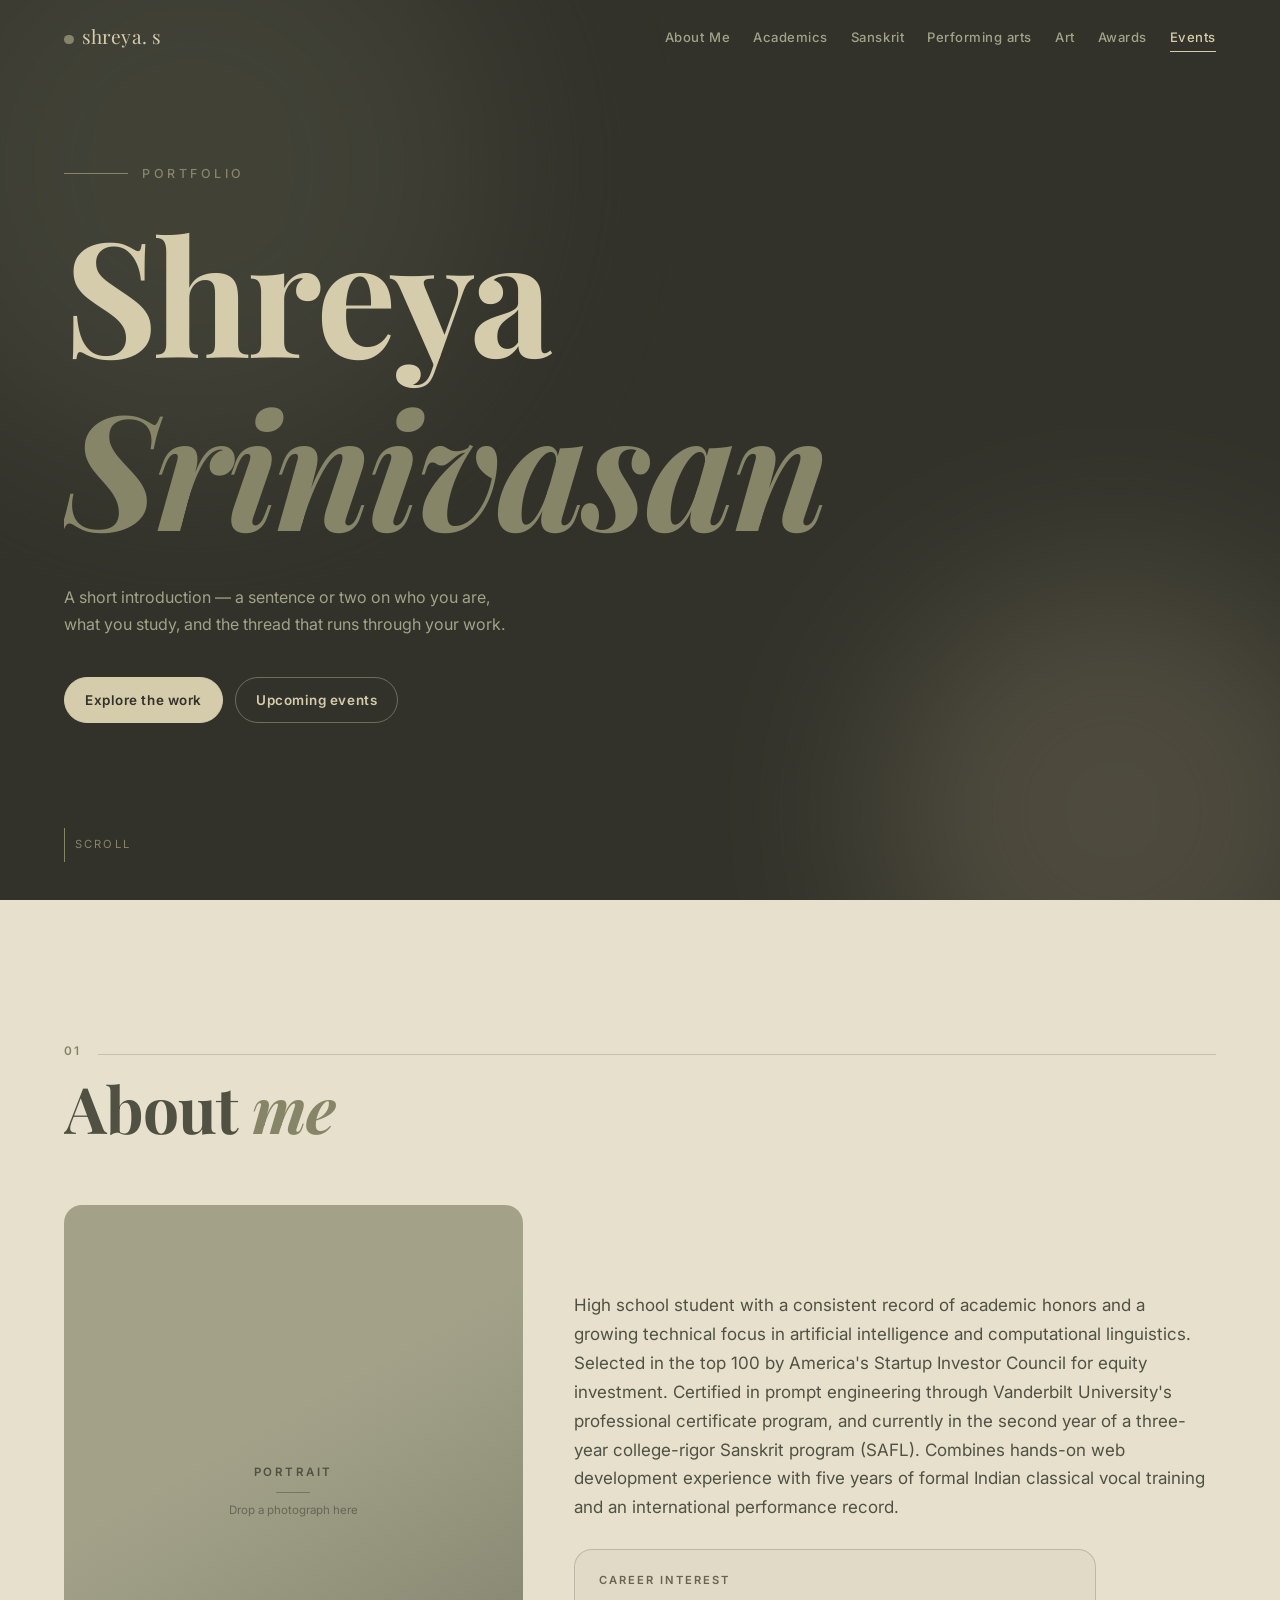
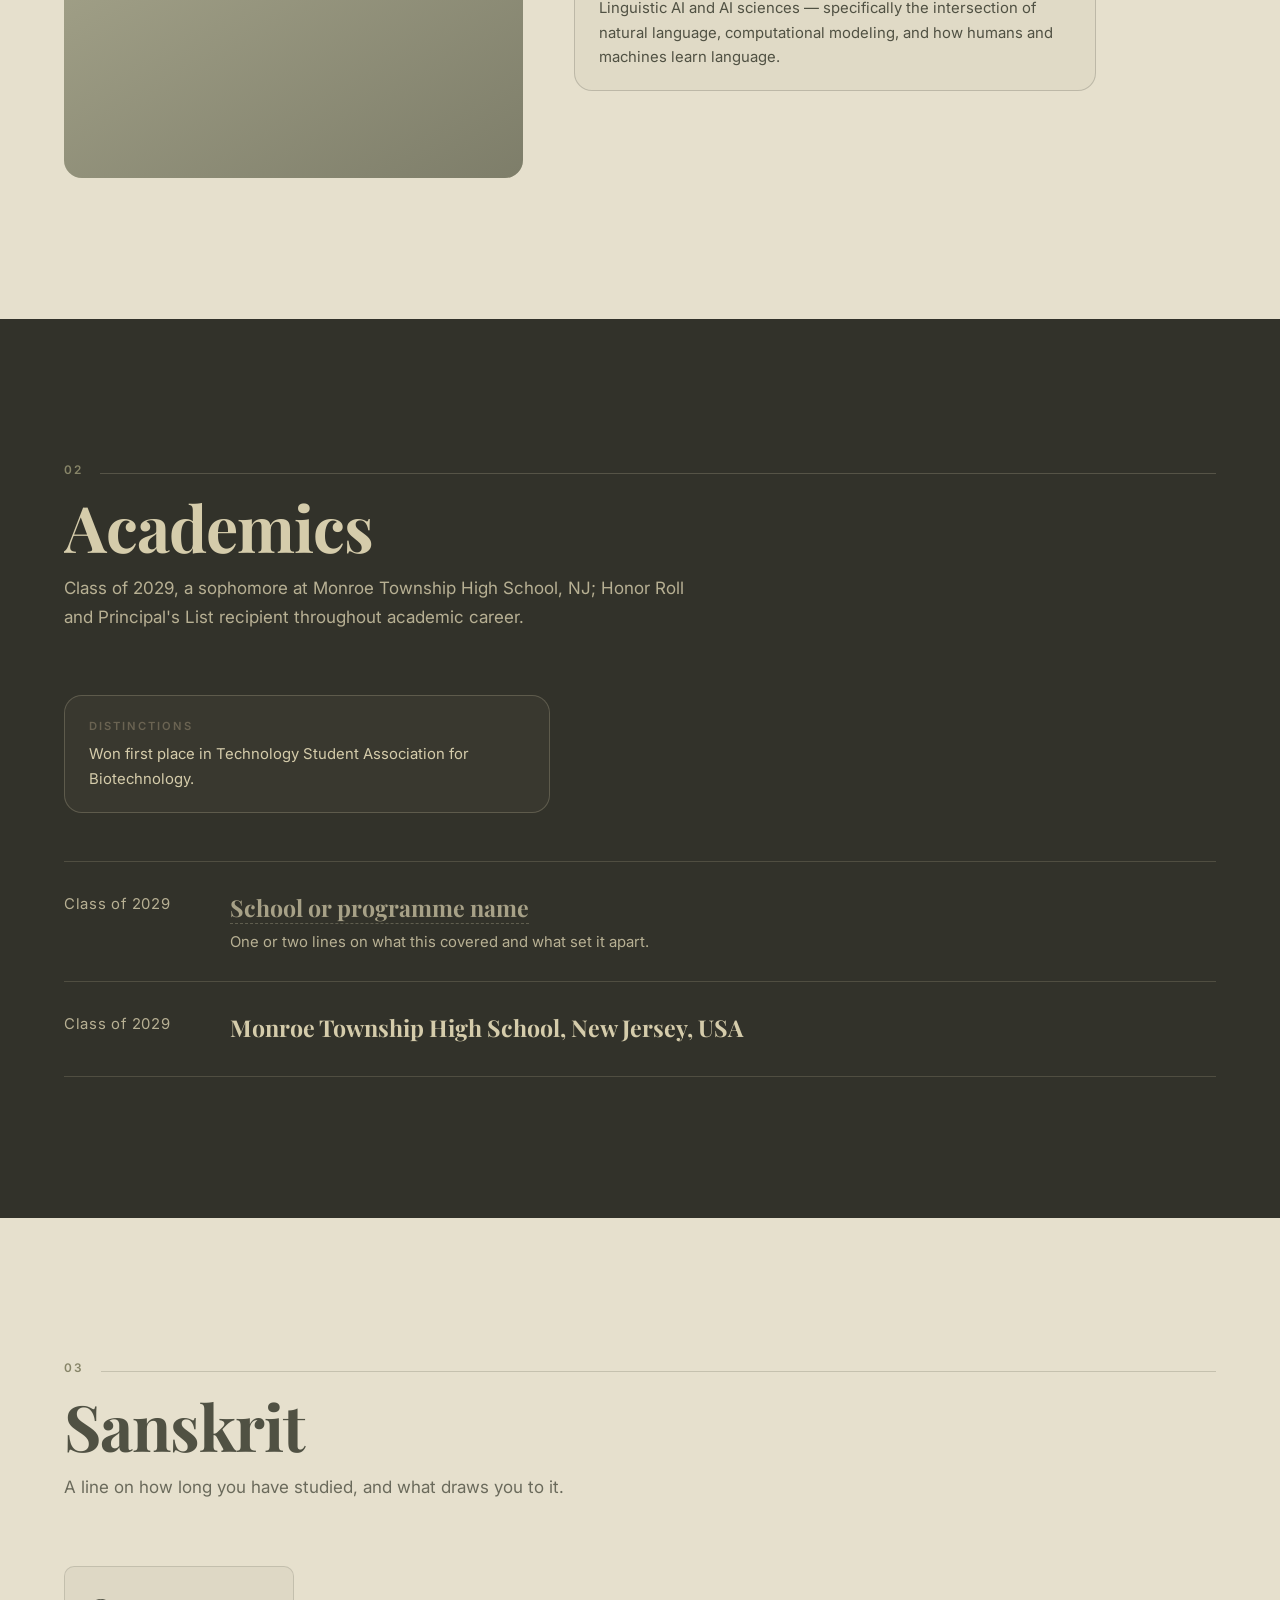
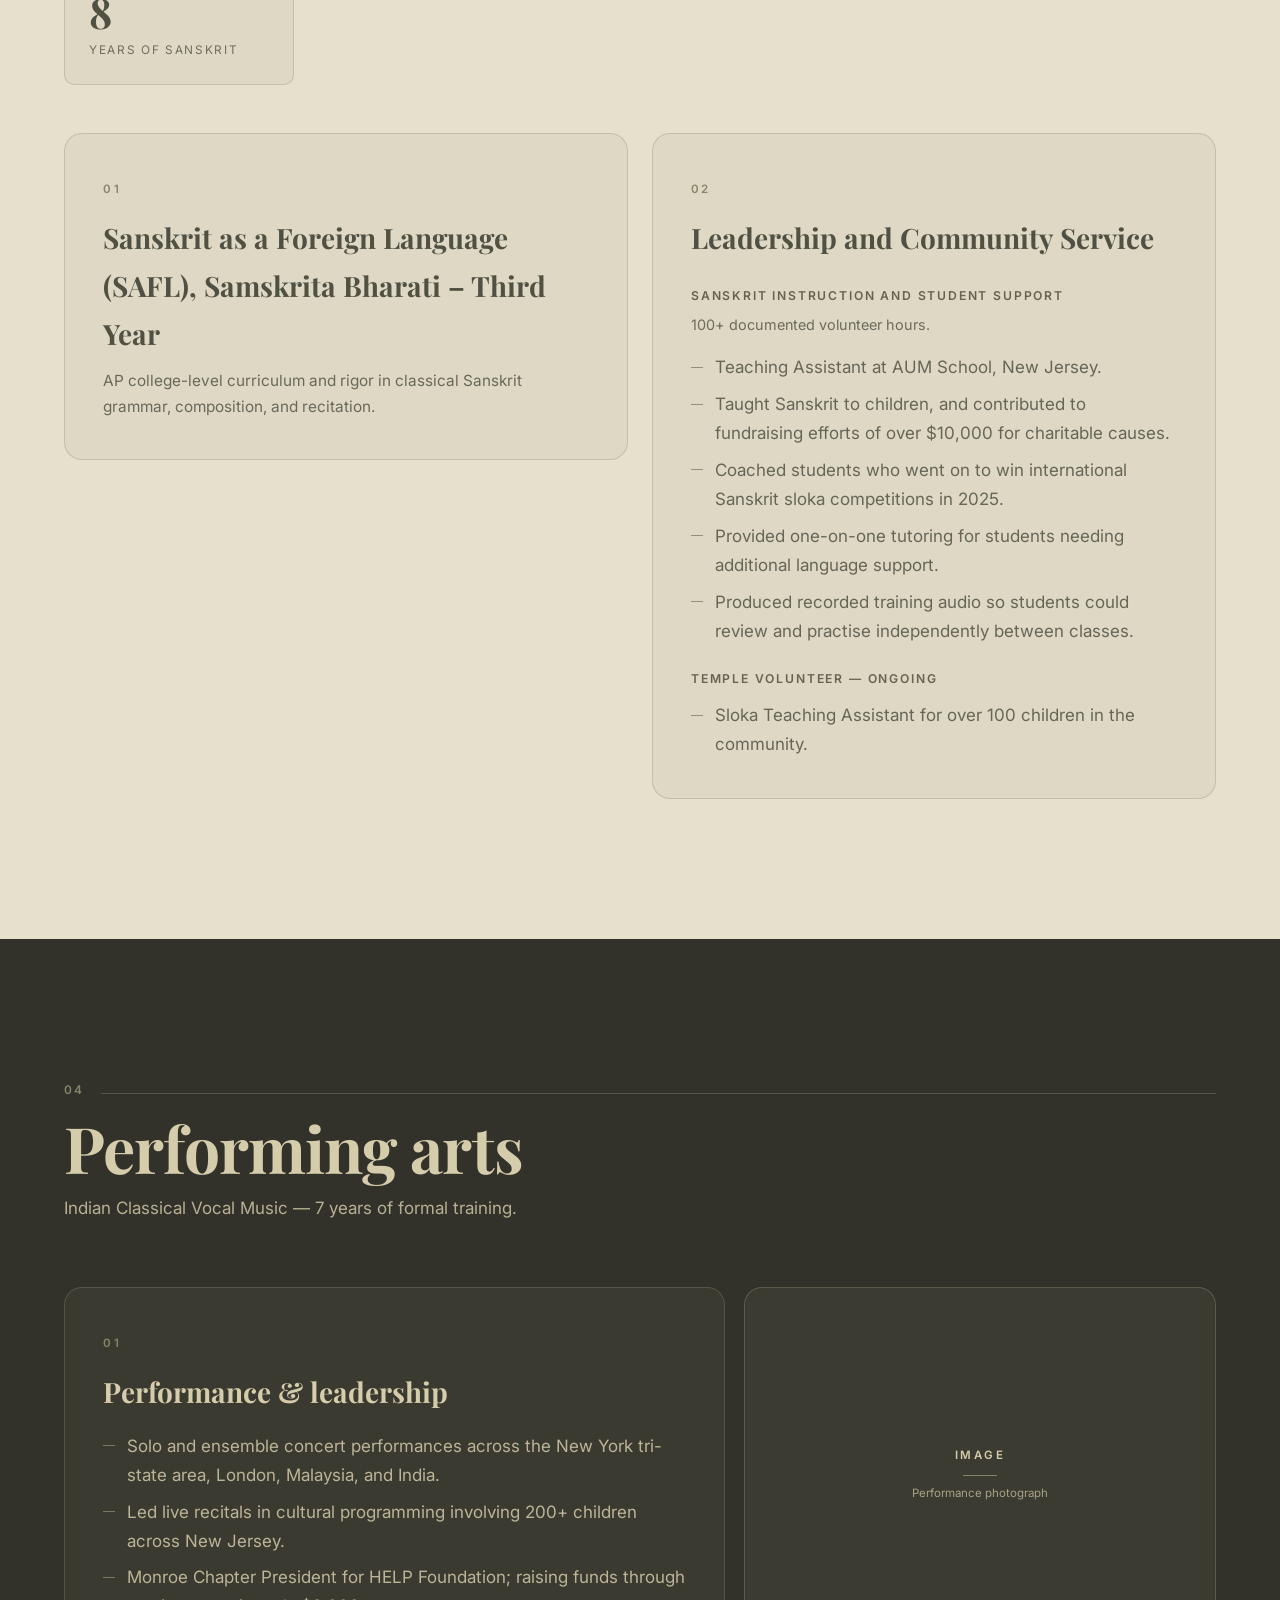
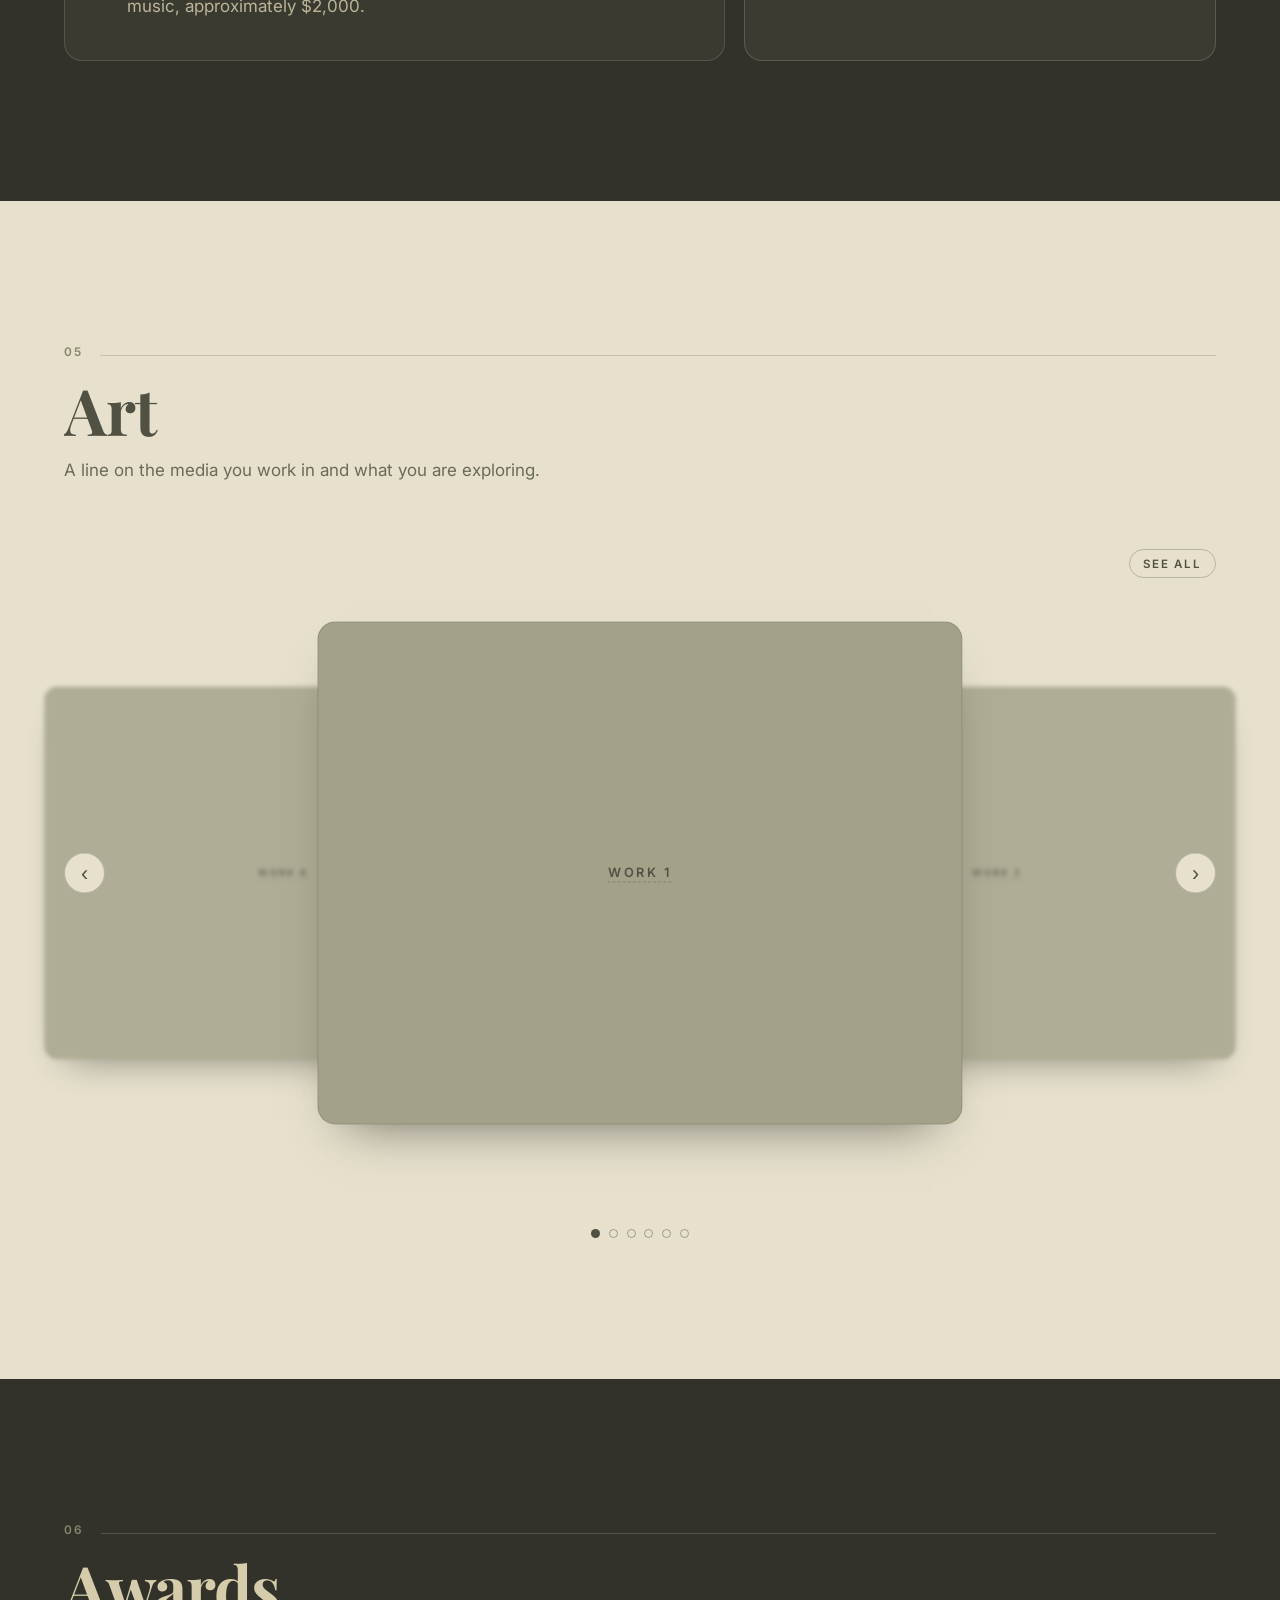
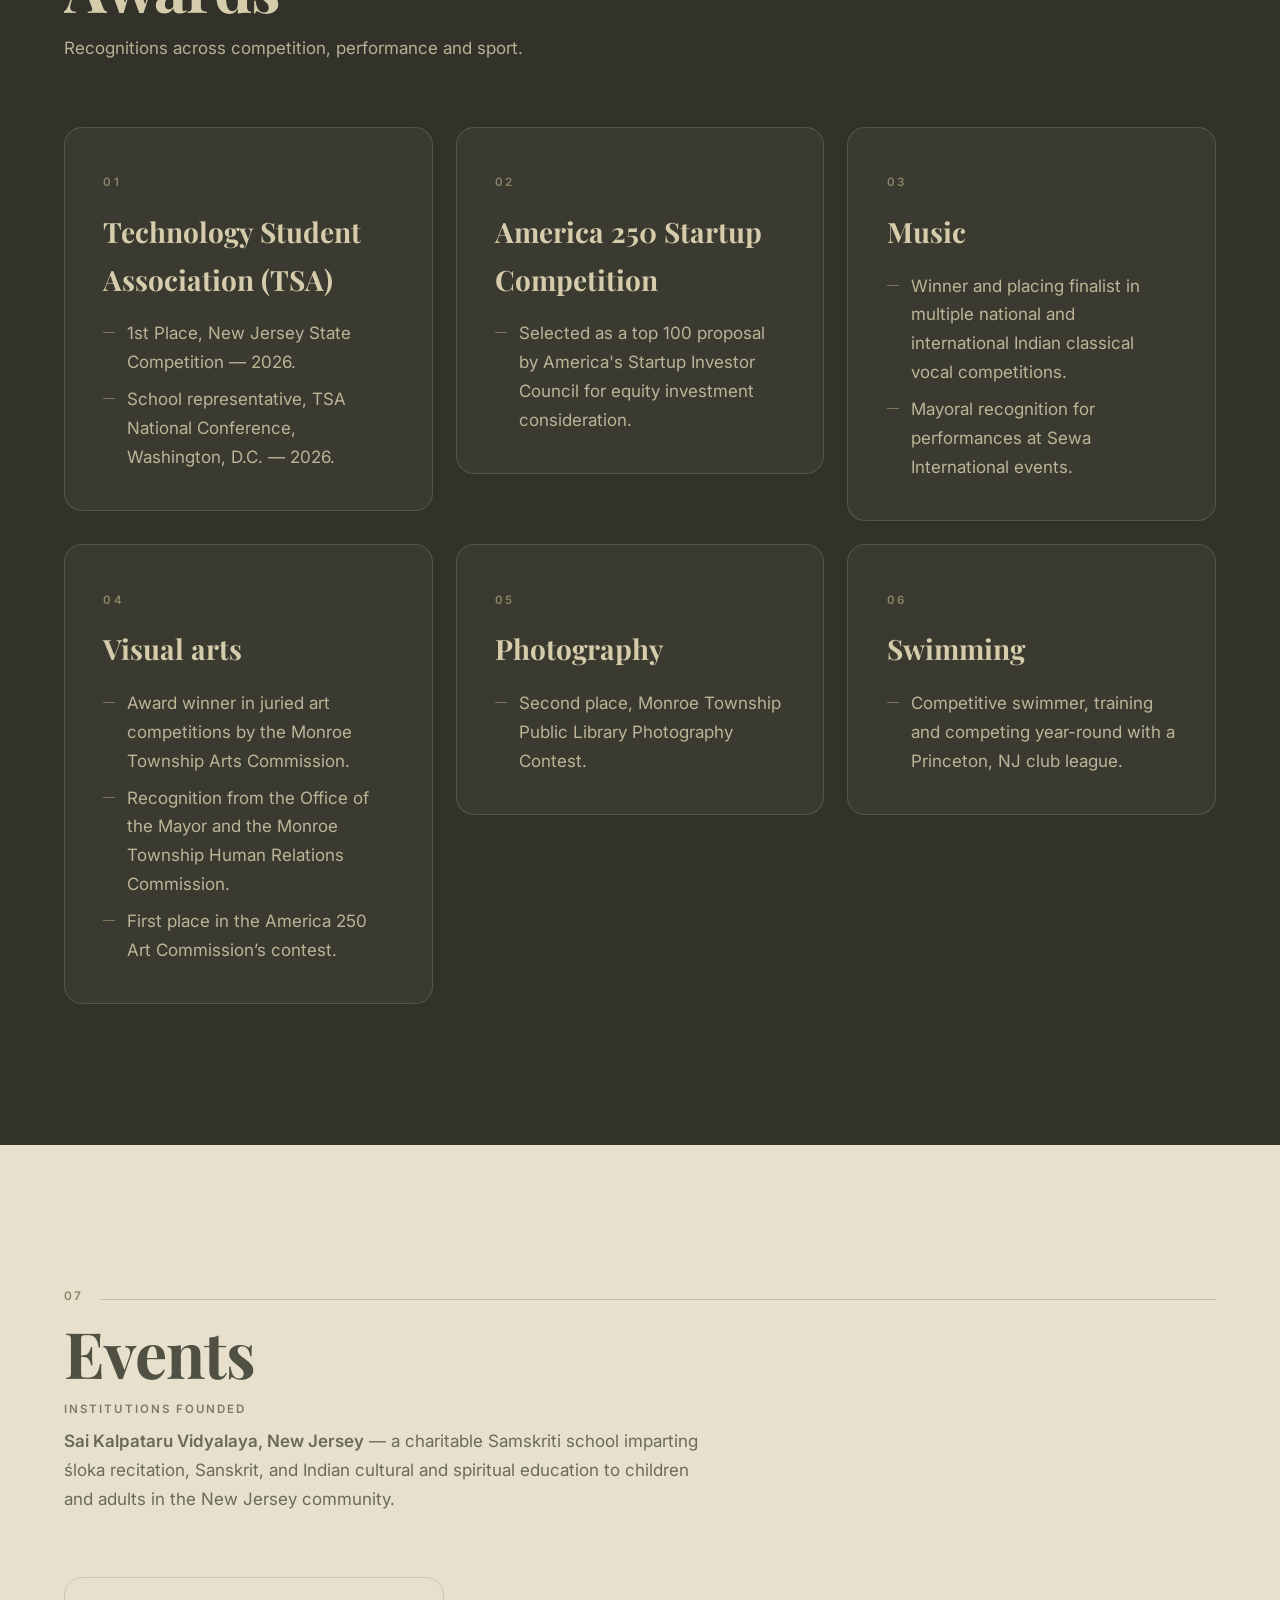
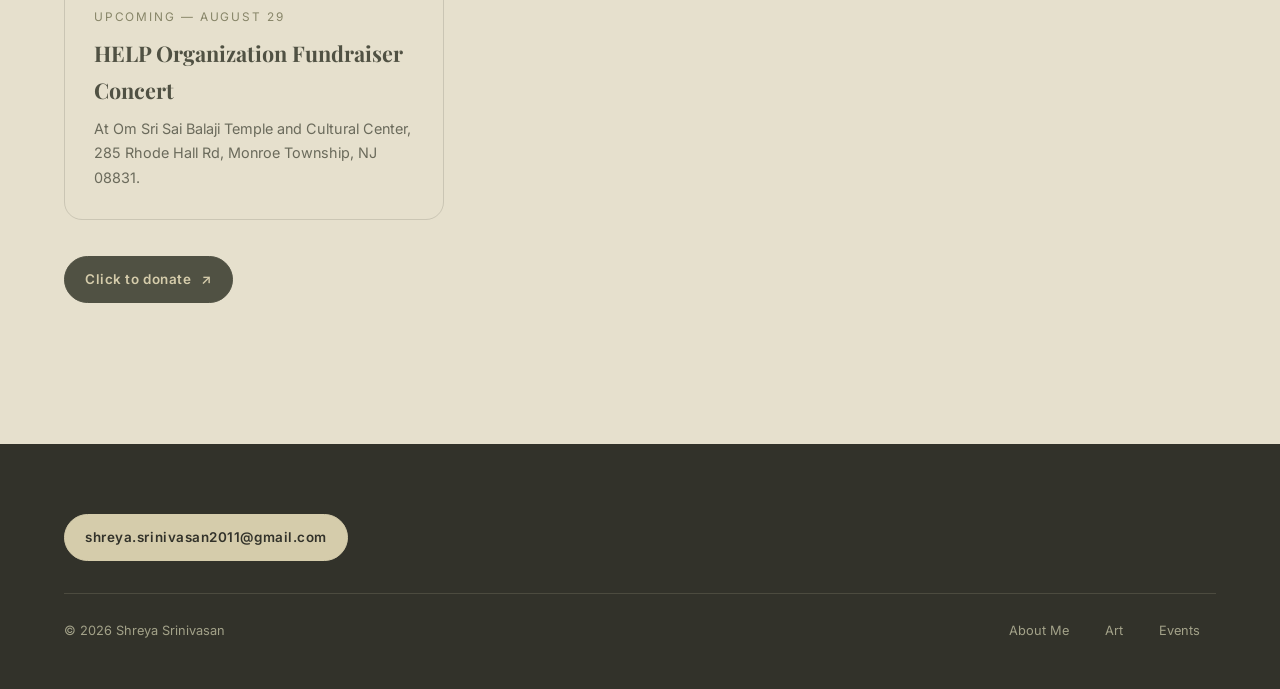
==== commit 952438cc: "Fill the site with real content Replaces most of the placeholder copy. Every slot filled here drops " ====
--- a/index.html
+++ b/index.html
@@ -4,7 +4,7 @@
 <meta charset="utf-8">
 <meta name="viewport" content="width=device-width, initial-scale=1">
 <title>Shreya Srinivasan</title>
-<meta name="description" content="Portfolio of Shreya Srinivasan — academics, Sanskrit, music, art, awards and events.">
+<meta name="description" content="Portfolio of Shreya Srinivasan — academics, Sanskrit, performing arts, art, awards and events.">
 <link rel="preconnect" href="https://fonts.googleapis.com">
 <link rel="preconnect" href="https://fonts.gstatic.com" crossorigin>
 <link href="https://fonts.googleapis.com/css2?family=Playfair+Display:ital,wght@0,400;0,700;1,400;1,700&family=Inter:wght@300;400;500;600&display=swap" rel="stylesheet">
@@ -22,7 +22,7 @@
       <li><a href="#about">About Me</a></li>
       <li><a href="#academics">Academics</a></li>
       <li><a href="#sanskrit">Sanskrit</a></li>
-      <li><a href="#music">Music</a></li>
+      <li><a href="#performing-arts">Performing arts</a></li>
       <li><a href="#art">Art</a></li>
       <li><a href="#awards">Awards</a></li>
       <li><a href="#events">Events</a></li>
@@ -63,17 +63,21 @@
           <div class="slot"><b>Portrait</b><i></i><small>Drop a photograph here</small></div>
         </figure>
         <div class="about-copy reveal" style="--d:.1s">
-          <p class="ph">Two or three sentences introducing yourself — where you study,
-            what you are drawn to, and how the strands below connect.</p>
-          <p class="ph">A second paragraph for anything that deserves more room: a
-            long-running interest, a question you keep returning to, or what you
-            are working towards next.</p>
-          <ul class="facts">
-            <li class="ph">Interest</li>
-            <li class="ph">Interest</li>
-            <li class="ph">Interest</li>
-            <li class="ph">Interest</li>
-          </ul>
+          <p>High school student with a consistent record of academic honors and a
+            growing technical focus in artificial intelligence and computational
+            linguistics. Selected in the top 100 by America's Startup Investor Council
+            for equity investment. Certified in prompt engineering through Vanderbilt
+            University's professional certificate program, and currently in the second
+            year of a three-year college-rigor Sanskrit program (SAFL). Combines
+            hands-on web development experience with five years of formal Indian
+            classical vocal training and an international performance record.</p>
+
+          <p class="fact">
+            <b>Career interest</b>
+            Linguistic AI and AI sciences &mdash; specifically the intersection of
+            natural language, computational modeling, and how humans and machines
+            learn language.
+          </p>
         </div>
       </div>
     </div>
@@ -85,24 +89,22 @@
       <div class="head reveal">
         <div class="head-row"><span class="head-no">02</span><span class="head-rule"></span></div>
         <h2>Academics</h2>
-        <p class="ph">A line on your academic focus and what you are pursuing.</p>
-      </div>
-      <ul class="stats reveal" style="--d:.08s">
-        <li class="stat"><b>&mdash;</b><span>Weighted GPA</span></li>
-        <li class="stat"><b>&mdash;</b><span>Honours courses</span></li>
-        <li class="stat"><b>&mdash;</b><span>Years of Sanskrit</span></li>
-        <li class="stat"><b>&mdash;</b><span>Distinctions</span></li>
-      </ul>
+        <p>Class of 2029, a sophomore at Monroe Township High School, NJ; Honor Roll
+          and Principal's List recipient throughout academic career.</p>
+      </div>
+      <p class="fact reveal" style="--d:.08s">
+        <b>Distinctions</b>
+        Won first place in Technology Student Association for Biotechnology.
+      </p>
       <ol class="timeline reveal" style="--d:.16s">
         <li class="entry">
-          <p class="entry-when">Year &ndash; Year</p>
+          <p class="entry-when">Class of 2029</p>
           <h3 class="ph">School or programme name</h3>
           <p class="ph">One or two lines on what this covered and what set it apart.</p>
         </li>
         <li class="entry">
-          <p class="entry-when">Year &ndash; Year</p>
-          <h3 class="ph">Earlier school or programme</h3>
-          <p class="ph">Keep it to the detail a reader could not guess from the name.</p>
+          <p class="entry-when">Class of 2029</p>
+          <h3>Monroe Township High School, New Jersey, USA</h3>
         </li>
       </ol>
     </div>
@@ -116,29 +118,65 @@
         <h2>Sanskrit</h2>
         <p class="ph">A line on how long you have studied, and what draws you to it.</p>
       </div>
+      <ul class="stats reveal" style="--d:.06s">
+        <li class="stat"><b>8</b><span>Years of Sanskrit</span></li>
+      </ul>
       <div class="cards">
         <article class="card reveal"><span class="card-no">01</span>
-          <h3 class="ph">Study or text</h3><p class="ph">What you worked on and what it asked of you.</p></article>
-        <article class="card reveal" style="--d:.09s"><span class="card-no">02</span>
-          <h3 class="ph">Recitation</h3><p class="ph">Where you have recited, and in what form.</p></article>
-        <article class="card reveal" style="--d:.18s"><span class="card-no">03</span>
-          <h3 class="ph">Translation</h3><p class="ph">A passage you have worked through.</p></article>
-      </div>
-    </div>
-  </section>
-
-  <!-- ── music ── -->
-  <section class="band band-ink" id="music">
+          <h3>Sanskrit as a Foreign Language (SAFL), Samskrita Bharati &ndash; Third Year</h3>
+          <p>AP college-level curriculum and rigor in classical Sanskrit grammar,
+            composition, and recitation.</p></article>
+        <article class="card reveal" style="--d:.09s">
+          <span class="card-no">02</span>
+          <h3>Leadership and Community Service</h3>
+
+          <h4>Sanskrit instruction and student support</h4>
+          <p class="sub-note">100+ documented volunteer hours.</p>
+          <ul class="head-list">
+            <li>Teaching Assistant at AUM School, New Jersey.</li>
+            <li>Taught Sanskrit to children, and contributed to fundraising efforts of
+              over $10,000 for charitable causes.</li>
+            <li>Coached students who went on to win international Sanskrit sloka
+              competitions in 2025.</li>
+            <li>Provided one-on-one tutoring for students needing additional language
+              support.</li>
+            <li>Produced recorded training audio so students could review and practise
+              independently between classes.</li>
+          </ul>
+
+          <h4>Temple volunteer &mdash; ongoing</h4>
+          <ul class="head-list">
+            <li>Sloka Teaching Assistant for over 100 children in the community.</li>
+          </ul>
+        </article>
+      </div>
+    </div>
+  </section>
+
+  <!-- ── performing arts ── -->
+  <section class="band band-ink" id="performing-arts">
     <div class="wrap">
       <div class="head reveal">
         <div class="head-row"><span class="head-no">04</span><span class="head-rule"></span></div>
-        <h2>Music</h2>
-        <p class="ph">What you play, how long you have studied, where you have performed.</p>
+        <h2>Performing arts</h2>
+        <p>Indian Classical Vocal Music &mdash; 7 years of formal training.</p>
       </div>
       <div class="media">
-        <figure class="frame reveal"><div class="slot"><b>Image</b><i></i><small>Performance photograph</small></div></figure>
-        <figure class="frame reveal" style="--d:.09s"><div class="slot"><b>Image</b><i></i><small>Performance photograph</small></div></figure>
-        <figure class="frame tall reveal" style="--d:.18s"><div class="slot"><b>Image</b><i></i><small>Portrait photograph</small></div></figure>
+        <article class="card reveal">
+          <span class="card-no">01</span>
+          <h3>Performance &amp; leadership</h3>
+          <ul class="head-list">
+            <li>Solo and ensemble concert performances across the New York tri-state
+              area, London, Malaysia, and India.</li>
+            <li>Led live recitals in cultural programming involving 200+ children
+              across New Jersey.</li>
+            <li>Monroe Chapter President for HELP Foundation; raising funds through
+              music, approximately $2,000.</li>
+          </ul>
+        </article>
+        <figure class="frame reveal" style="--d:.09s">
+          <div class="slot"><b>Image</b><i></i><small>Performance photograph</small></div>
+        </figure>
       </div>
     </div>
   </section>
@@ -180,19 +218,61 @@
       <div class="head reveal">
         <div class="head-row"><span class="head-no">06</span><span class="head-rule"></span></div>
         <h2>Awards</h2>
-        <p class="ph">Recognitions worth listing, most recent first.</p>
-      </div>
-      <ul class="awards">
-        <li class="award reveal"><span class="award-year">Year</span>
-          <h3 class="ph">Award or distinction</h3><span class="award-tag ph">Category</span>
-          <p class="ph">What it was for, and who awarded it.</p></li>
-        <li class="award reveal" style="--d:.08s"><span class="award-year">Year</span>
-          <h3 class="ph">Award or distinction</h3><span class="award-tag ph">Category</span>
-          <p class="ph">What it was for, and who awarded it.</p></li>
-        <li class="award reveal" style="--d:.16s"><span class="award-year">Year</span>
-          <h3 class="ph">Award or distinction</h3><span class="award-tag ph">Category</span>
-          <p class="ph">What it was for, and who awarded it.</p></li>
-      </ul>
+        <p>Recognitions across competition, performance and sport.</p>
+      </div>
+      <div class="cards">
+        <article class="card reveal">
+          <span class="card-no">01</span>
+          <h3>Technology Student Association (TSA)</h3>
+          <ul class="head-list">
+            <li>1st Place, New Jersey State Competition &mdash; 2026.</li>
+            <li>School representative, TSA National Conference, Washington, D.C. &mdash; 2026.</li>
+          </ul>
+        </article>
+        <article class="card reveal" style="--d:.06s">
+          <span class="card-no">02</span>
+          <h3>America 250 Startup Competition</h3>
+          <ul class="head-list">
+            <li>Selected as a top 100 proposal by America's Startup Investor Council for
+              equity investment consideration.</li>
+          </ul>
+        </article>
+        <article class="card reveal" style="--d:.12s">
+          <span class="card-no">03</span>
+          <h3>Music</h3>
+          <ul class="head-list">
+            <li>Winner and placing finalist in multiple national and international Indian
+              classical vocal competitions.</li>
+            <li>Mayoral recognition for performances at Sewa International events.</li>
+          </ul>
+        </article>
+        <article class="card reveal" style="--d:.18s">
+          <span class="card-no">04</span>
+          <h3>Visual arts</h3>
+          <ul class="head-list">
+            <li>Award winner in juried art competitions by the Monroe Township Arts
+              Commission.</li>
+            <li>Recognition from the Office of the Mayor and the Monroe Township Human
+              Relations Commission.</li>
+            <li>First place in the America 250 Art Commission&rsquo;s contest.</li>
+          </ul>
+        </article>
+        <article class="card reveal" style="--d:.24s">
+          <span class="card-no">05</span>
+          <h3>Photography</h3>
+          <ul class="head-list">
+            <li>Second place, Monroe Township Public Library Photography Contest.</li>
+          </ul>
+        </article>
+        <article class="card reveal" style="--d:.30s">
+          <span class="card-no">06</span>
+          <h3>Swimming</h3>
+          <ul class="head-list">
+            <li>Competitive swimmer, training and competing year-round with a Princeton,
+              NJ club league.</li>
+          </ul>
+        </article>
+      </div>
     </div>
   </section>
 
@@ -202,19 +282,26 @@
       <div class="head reveal">
         <div class="head-row"><span class="head-no">07</span><span class="head-rule"></span></div>
         <h2>Events</h2>
-        <p class="ph">Performances, recitals and appearances.</p>
+        <p><span class="lede-label">Institutions founded</span>
+          <strong>Sai Kalpataru Vidyalaya, New Jersey</strong> &mdash; a charitable
+          Samskriti school imparting &#x15B;loka recitation, Sanskrit, and Indian
+          cultural and spiritual education to children and adults in the New Jersey
+          community.</p>
       </div>
       <div class="events">
         <article class="event reveal">
-          <span class="event-date">Month Year</span>
-          <h3 class="ph">Event name</h3><p class="ph">Venue, and what you performed or presented.</p></article>
-        <article class="event reveal" style="--d:.09s">
-          <span class="event-date">Month Year</span>
-          <h3 class="ph">Event name</h3><p class="ph">Venue, and what you performed or presented.</p></article>
-        <article class="event reveal" style="--d:.18s">
-          <span class="event-date">Month Year</span>
-          <h3 class="ph">Event name</h3><p class="ph">Venue, and what you performed or presented.</p></article>
-      </div>
+          <span class="event-date">Upcoming &mdash; August 29</span>
+          <h3>HELP Organization Fundraiser Concert</h3>
+          <p>At Om Sri Sai Balaji Temple and Cultural Center, 285 Rhode Hall Rd,
+            Monroe Township, NJ 08831.</p></article>
+      </div>
+
+      <a class="btn btn-donate reveal" style="--d:.08s"
+         href="https://www.gofundme.com/f/music-for-a-cause-help-foundations-children?cp_src=d"
+         target="_blank" rel="noopener noreferrer">
+        Click to donate <span aria-hidden="true">&#x2197;</span>
+        <span class="sr-only">(opens in a new tab)</span>
+      </a>
     </div>
   </section>
 
@@ -222,10 +309,7 @@
 
 <footer class="foot">
   <div class="foot-in">
-    <h2 class="reveal">Get in <em>touch</em></h2>
-    <p class="reveal ph" style="--d:.08s">A line inviting people to write to you, and what
-      you are open to — collaborations, performances, or questions about your work.</p>
-    <a class="btn reveal ph" style="--d:.16s" href="#">your.email@example.com</a>
+    <a class="btn reveal" href="mailto:shreya.srinivasan2011@gmail.com">shreya.srinivasan2011@gmail.com</a>
     <div class="foot-row">
       <span>&copy; <span id="yr">2026</span> Shreya Srinivasan</span>
       <ul>
--- a/main.css
+++ b/main.css
@@ -148,13 +148,21 @@
 .hero-name {
   margin-top: clamp(.8rem, 2vw, 1.4rem);
   font-family: var(--display); font-weight: 700;
-  font-size: clamp(3rem, 12.5vw, 12rem); line-height: .88;
+  font-size: clamp(3rem, 12.5vw, 12rem); line-height: 1.08;
   letter-spacing: -.02em; color: var(--sand);
 }
-.hero-name span { display: block; overflow: hidden; }
+/* The mask that hides each line before it rises is only line-height tall,
+   and line-height is .88 -- so it cropped the descenders and turned the
+   y of "Shreya" into a v. Pad the mask below the baseline and pull the
+   padding back out of the layout, then start the line lower than before
+   so it still clears the taller mask. */
+.hero-name span {
+  display: block; overflow: hidden;
+  padding-bottom: .16em; margin-bottom: -.16em;
+}
 .hero-name span > i {
   display: block; font-style: normal;
-  transform: translateY(105%); opacity: 0;
+  transform: translateY(130%); opacity: 0;
   animation: rise 1.15s var(--slow) forwards;
 }
 .hero-name span:nth-child(1) > i { animation-delay: .25s; }
@@ -192,6 +200,19 @@
 .btn:hover::before, .btn:focus-visible::before { transform: translateY(0); }
 .btn-ghost { --bg: transparent; --fg: var(--sand); border-color: color-mix(in srgb, var(--sand) 38%, transparent); }
 
+/* On the light bands the default sand fill sits too close to the ground,
+   and the moss hover is only 2.3:1 behind sand text. Invert instead:
+   olive fill (sand on it is 5.02) deepening to ink on hover (8.03). */
+.band-paper .btn { --bg: var(--olive); --fg: var(--sand); border-color: var(--olive); }
+.band-paper .btn::before { background: var(--ink); }
+.btn-donate { margin-top: clamp(1.5rem, 3vw, 2.25rem); }
+
+/* visually hidden, still read aloud */
+.sr-only {
+  position: absolute; width: 1px; height: 1px; padding: 0; margin: -1px;
+  overflow: hidden; clip-path: inset(50%); white-space: nowrap; border: 0;
+}
+
 .scroll-cue {
   position: absolute; left: var(--gut); bottom: clamp(1.5rem, 3vw, 2.5rem);
   display: flex; align-items: center; gap: .6rem;
@@ -223,6 +244,26 @@
 }
 .head h2 em { font-style: italic; color: var(--moss); }
 .head p { max-width: 58ch; opacity: .82; }
+.head .lede-label {
+  display: block; margin-bottom: .45rem;
+  font-size: .72rem; font-weight: 600;
+  text-transform: uppercase; letter-spacing: .18em;
+  color: var(--bark);            /* moss misses AA on the paper ground */
+}
+.band-ink .head .lede-label { color: var(--moss); }
+.head p strong { font-weight: 600; opacity: 1; }
+
+/* bulleted detail under a section lede. A short rule rather than a disc,
+   so the marker belongs to the same family as the section rules. */
+.head-list {
+  list-style: none; margin-top: .85rem;
+  display: grid; gap: .5rem; max-width: 64ch;
+}
+.head-list li { position: relative; padding-left: 1.4em; opacity: .84; }
+.head-list li::before {
+  content: ""; position: absolute; left: 0; top: .78em;
+  width: .7em; height: 1px; background: var(--moss);
+}
 
 /* ── scroll reveal ───────────────────────────────────────── */
 .reveal { opacity: 0; transform: translateY(26px); }
@@ -230,6 +271,74 @@
   opacity: 1; transform: none;
   transition: opacity .85s var(--slow) var(--d, 0s), transform .85s var(--slow) var(--d, 0s);
 }
+
+/* ── interaction layer ───────────────────────────────────────
+   Five additions, each keyed to something already in the design
+   rather than bolted on: headings rise out of a mask like the
+   hero name, the rule beside them draws in, dark bands lift
+   toward the pointer, cards tilt fractionally, and a return
+   control appears once the hero is behind you. All of it is
+   pointer-and-motion gated at the bottom of this file. */
+
+/* headings rise, matching the hero's entrance */
+.head h2 .mask {
+  display: block; overflow: hidden;
+  padding-bottom: .14em; margin-bottom: -.14em;
+}
+.head h2 .mask > i {
+  display: block; font-style: inherit;
+  transform: translateY(115%);
+  transition: transform .95s var(--slow);
+}
+.reveal.in h2 .mask > i { transform: none; }
+
+/* the rule draws out from the section number */
+.head-rule { transform: scaleX(0); transform-origin: 0 50%; }
+.reveal.in .head-rule { transform: scaleX(1); transition: transform 1.1s var(--slow) .12s; }
+
+/* dark bands warm toward the pointer */
+.band-ink { position: relative; isolation: isolate; }
+.band-ink::before {
+  content: ""; position: absolute; inset: 0; z-index: -1; pointer-events: none;
+  background: radial-gradient(420px circle at var(--mx, 50%) var(--my, 50%),
+    color-mix(in srgb, var(--moss) 18%, transparent), transparent 68%);
+  opacity: 0; transition: opacity .55s var(--ease);
+}
+.band-ink.lit::before { opacity: 1; }
+
+/* cards and events tilt a few degrees toward the pointer. The lift is a
+   variable so hover and tilt share one transform instead of fighting. */
+.card, .event {
+  transform:
+    translateY(var(--ty, 0))
+    perspective(900px)
+    rotateX(var(--rx, 0deg))
+    rotateY(var(--ry, 0deg));
+  transform-style: preserve-3d;
+}
+.card:hover, .event:hover { --ty: -6px; }
+
+/* return to top */
+.totop {
+  position: fixed; right: clamp(1rem, 2.5vw, 2rem); bottom: clamp(1rem, 2.5vw, 2rem);
+  z-index: 70; width: 3rem; height: 3rem; border-radius: 50%;
+  display: grid; place-items: center; cursor: pointer;
+  background: var(--sand); color: var(--ink);
+  border: 1px solid transparent; font-size: 1.1rem; line-height: 1;
+  opacity: 0; transform: translateY(14px) scale(.9); pointer-events: none;
+  transition: opacity .45s var(--ease), transform .45s var(--slow),
+              background-color .35s var(--ease), color .35s var(--ease);
+}
+.totop.show { opacity: 1; transform: none; pointer-events: auto; }
+.totop:hover { background: var(--moss); color: var(--sand); }
+
+/* footer links pull an arrow along */
+.foot-row a { position: relative; display: inline-flex; align-items: center; gap: .35em; }
+.foot-row a::after {
+  content: "\2192"; opacity: 0; transform: translateX(-6px);
+  transition: opacity .35s var(--ease), transform .35s var(--slow);
+}
+.foot-row a:hover::after { opacity: 1; transform: none; }
 
 /* ── about ───────────────────────────────────────────────── */
 .about { display: grid; gap: clamp(1.5rem, 4vw, 3.5rem); grid-template-columns: minmax(0,1fr); }
@@ -246,11 +355,24 @@
 .portrait img { position: absolute; inset: 0; width: 100%; height: 100%; object-fit: cover; }
 .about-copy > * + * { margin-top: 1.1em; }
 .about-copy p { max-width: 58ch; }
-.facts { display: flex; flex-wrap: wrap; gap: .5rem; margin-top: 1.6rem; }
-.facts li {
-  list-style: none; padding: .42em .95em; border-radius: 99px;
-  border: 1px solid color-mix(in srgb, currentColor 26%, transparent);
-  font-size: .8rem; letter-spacing: .02em;
+/* A single statement rather than the old row of short tags: forty words
+   will not sit in a pill, so it keeps the tags' outline and radius but
+   takes the shape of a callout. */
+.fact {
+  margin-top: 1.7rem; max-width: 54ch;
+  padding: clamp(.95rem, 1.8vw, 1.3rem) clamp(1.1rem, 2vw, 1.5rem);
+  border-radius: var(--r);
+  border: 1px solid color-mix(in srgb, currentColor 24%, transparent);
+  background: color-mix(in srgb, currentColor 4%, transparent);
+  font-size: .93rem; line-height: 1.65;
+}
+#academics .fact { margin-bottom: clamp(2rem, 4vw, 3rem); }
+.fact b {
+  display: block; margin-bottom: .4rem;
+  font-size: .7rem; font-weight: 600; letter-spacing: .18em;
+  text-transform: uppercase;
+  /* bark, not moss: moss is 2.85:1 on paper and misses AA at this size */
+  color: var(--bark);
 }
 
 /* ── slot placeholder (shared) ───────────────────────────── */
@@ -268,7 +390,10 @@
 .stats {
   list-style: none;
   display: grid; gap: clamp(.6rem, 1.2vw, 1rem);
-  grid-template-columns: repeat(auto-fit, minmax(160px, 1fr));
+  /* capped track and start-aligned, so a row holding a single stat sits at
+     its own width instead of stretching the full column */
+  grid-template-columns: repeat(auto-fit, minmax(160px, 230px));
+  justify-content: start;
   margin-bottom: clamp(2rem, 4vw, 3rem);
 }
 .stat {
@@ -296,11 +421,12 @@
 /* ── feature cards (sanskrit / music) ────────────────────── */
 .cards {
   display: grid; gap: clamp(.9rem, 1.8vw, 1.5rem);
-  grid-template-columns: repeat(auto-fit, minmax(260px, 1fr));
+  grid-template-columns: repeat(auto-fit, minmax(min(100%, 340px), 1fr));
+  align-items: start;
 }
 .card {
   position: relative; overflow: hidden;
-  padding: clamp(1.4rem, 2.6vw, 2.1rem); border-radius: var(--r);
+  padding: clamp(1.6rem, 3vw, 2.6rem); border-radius: var(--r);
   border: 1px solid color-mix(in srgb, currentColor 18%, transparent);
   background: color-mix(in srgb, currentColor 5%, transparent);
   transition: transform .5s var(--slow), border-color .4s var(--ease), background-color .4s var(--ease);
@@ -313,8 +439,20 @@
 .card:hover { transform: translateY(-6px); border-color: color-mix(in srgb, currentColor 34%, transparent); }
 .card:hover::after { transform: scaleX(1); }
 .card-no { font-size: .72rem; font-weight: 600; letter-spacing: .2em; color: var(--moss); }
-.card h3 { margin-top: .7rem; font-family: var(--display); font-size: clamp(1.15rem,2vw,1.5rem); font-weight: 700; }
-.card p { margin-top: .55rem; font-size: .92rem; opacity: .82; }
+.card h3 { margin-top: .8rem; font-family: var(--display); font-size: clamp(1.2rem,2.2vw,1.75rem); font-weight: 700; }
+.card p { margin-top: .7rem; font-size: .96rem; opacity: .82; }
+
+/* subheadings within a card. bark rather than moss: moss is 2.85:1 on the
+   paper ground and misses AA at this size. */
+.card h4 {
+  margin-top: 1.5rem; font-family: var(--ui);
+  font-size: .76rem; font-weight: 600;
+  text-transform: uppercase; letter-spacing: .15em;
+  color: var(--bark);
+}
+.band-ink .card h4 { color: var(--moss); }
+.card h4 + .sub-note { margin-top: .4rem; font-size: .9rem; opacity: .8; }
+.card h4 + .head-list { margin-top: .7rem; }
 
 /* ── media rows (music) ──────────────────────────────────── */
 .media {
@@ -333,9 +471,14 @@
 /* deliberate composition: the two landscape frames stack against the
    portrait one, so the row has no ragged tail */
 @media (min-width: 780px) {
-  .media { grid-template-columns: 1.4fr 1fr; }
+  .media { grid-template-columns: 1.4fr 1fr; align-items: stretch; }
   .frame.tall { grid-column: 2; grid-row: 1 / span 2; aspect-ratio: auto; }
-}
+  /* paired with a text card, the frame takes the row's height instead of
+     its own ratio, so the two sit flush */
+  .media .card + .frame { aspect-ratio: auto; }
+}
+.head-list:first-child { margin-top: 0; }
+.card .head-list { margin-top: 1rem; }
 
 
 /* ── art carousel ─────────────────────────────────────────
@@ -459,32 +602,14 @@
   .grid-view { grid-template-columns: repeat(2, 1fr); }
 }
 
-/* ── awards ──────────────────────────────────────────────── */
-.awards { list-style: none; display: grid; gap: clamp(.7rem, 1.4vw, 1rem); }
-.award {
-  display: grid; align-items: baseline; gap: .25rem clamp(1rem, 2.5vw, 2rem);
-  grid-template-columns: minmax(4rem, 5rem) 1fr auto;
-  padding: clamp(1rem, 2vw, 1.4rem) clamp(1.1rem, 2.2vw, 1.6rem);
-  border-radius: var(--r-sm);
-  border: 1px solid color-mix(in srgb, currentColor 18%, transparent);
-  transition: transform .45s var(--slow), background-color .4s var(--ease), border-color .4s var(--ease);
-}
-.award:hover {
-  transform: translateX(6px);
-  background: color-mix(in srgb, currentColor 6%, transparent);
-  border-color: color-mix(in srgb, currentColor 34%, transparent);
-}
-.award-year { font-size: .82rem; font-weight: 600; letter-spacing: .06em; color: var(--moss); }
-.award h3 { font-family: var(--display); font-size: clamp(1rem,1.7vw,1.3rem); font-weight: 700; }
-.award p { grid-column: 2; font-size: .9rem; opacity: .8; }
-.award-tag {
-  font-size: .68rem; letter-spacing: .14em; text-transform: uppercase;
-  padding: .32em .8em; border-radius: 99px;
-  border: 1px solid color-mix(in srgb, currentColor 26%, transparent); opacity: .8;
-}
-
 /* ── events ──────────────────────────────────────────────── */
-.events { display: grid; gap: clamp(.8rem, 1.6vw, 1.2rem); grid-template-columns: repeat(auto-fit, minmax(250px, 1fr)); }
+.events {
+  display: grid; gap: clamp(.8rem, 1.6vw, 1.2rem);
+  /* capped and start-aligned so a single event sits at its own width rather
+     than stretching the full column */
+  grid-template-columns: repeat(auto-fit, minmax(min(100%, 250px), 380px));
+  justify-content: start;
+}
 .event {
   display: grid; gap: .5rem; padding: clamp(1.2rem, 2.4vw, 1.8rem);
   border-radius: var(--r); border: 1px solid color-mix(in srgb, currentColor 18%, transparent);
@@ -499,11 +624,8 @@
 .event p { font-size: .9rem; opacity: .82; }
 
 /* ── footer ──────────────────────────────────────────────── */
-.foot { padding: clamp(3rem,6vw,5rem) var(--gut) clamp(2rem,4vw,3rem); background: var(--ink); color: var(--sand); }
+.foot { padding: clamp(2.5rem,5vw,4rem) var(--gut) clamp(2rem,4vw,3rem); background: var(--ink); color: var(--sand); }
 .foot-in { max-width: 1180px; margin-inline: auto; display: grid; gap: 2rem; }
-.foot h2 { font-family: var(--display); font-size: clamp(1.8rem,4.5vw,3.2rem); line-height: 1.05; font-weight: 700; }
-.foot h2 em { font-style: italic; color: var(--moss); }
-.foot p { max-width: 46ch; color: var(--grullo); }
 .foot .btn { margin-top: .4rem; justify-self: start; }  /* grid item would stretch full width */
 .foot-row {
   display: flex; flex-wrap: wrap; gap: 1rem; justify-content: space-between; align-items: center;
@@ -537,9 +659,6 @@
   .nav-links a { font-size: 1.1rem; }
   .entry { grid-template-columns: 1fr; }
   .entry-when { grid-row: auto; padding-top: 0; }
-  .award { grid-template-columns: 1fr; }
-  .award p, .award-tag { grid-column: 1; }
-  .award-tag { justify-self: start; }
 }
 
 @media (prefers-reduced-motion: reduce) {
@@ -549,6 +668,10 @@
     transition-duration: .001ms !important;
   }
   .reveal { opacity: 1; transform: none; }
+  .head h2 .mask > i { transform: none; }
+  .head-rule { transform: scaleX(1); }
+  .card, .event { transform: none; }
+  .band-ink::before { display: none; }
   /* Shortening the duration is not enough: these entrance animations carry a
      delay and fill-mode:both, so they sit at opacity 0 until the delay has
      elapsed. Cancel them outright and pin the finished state, or a
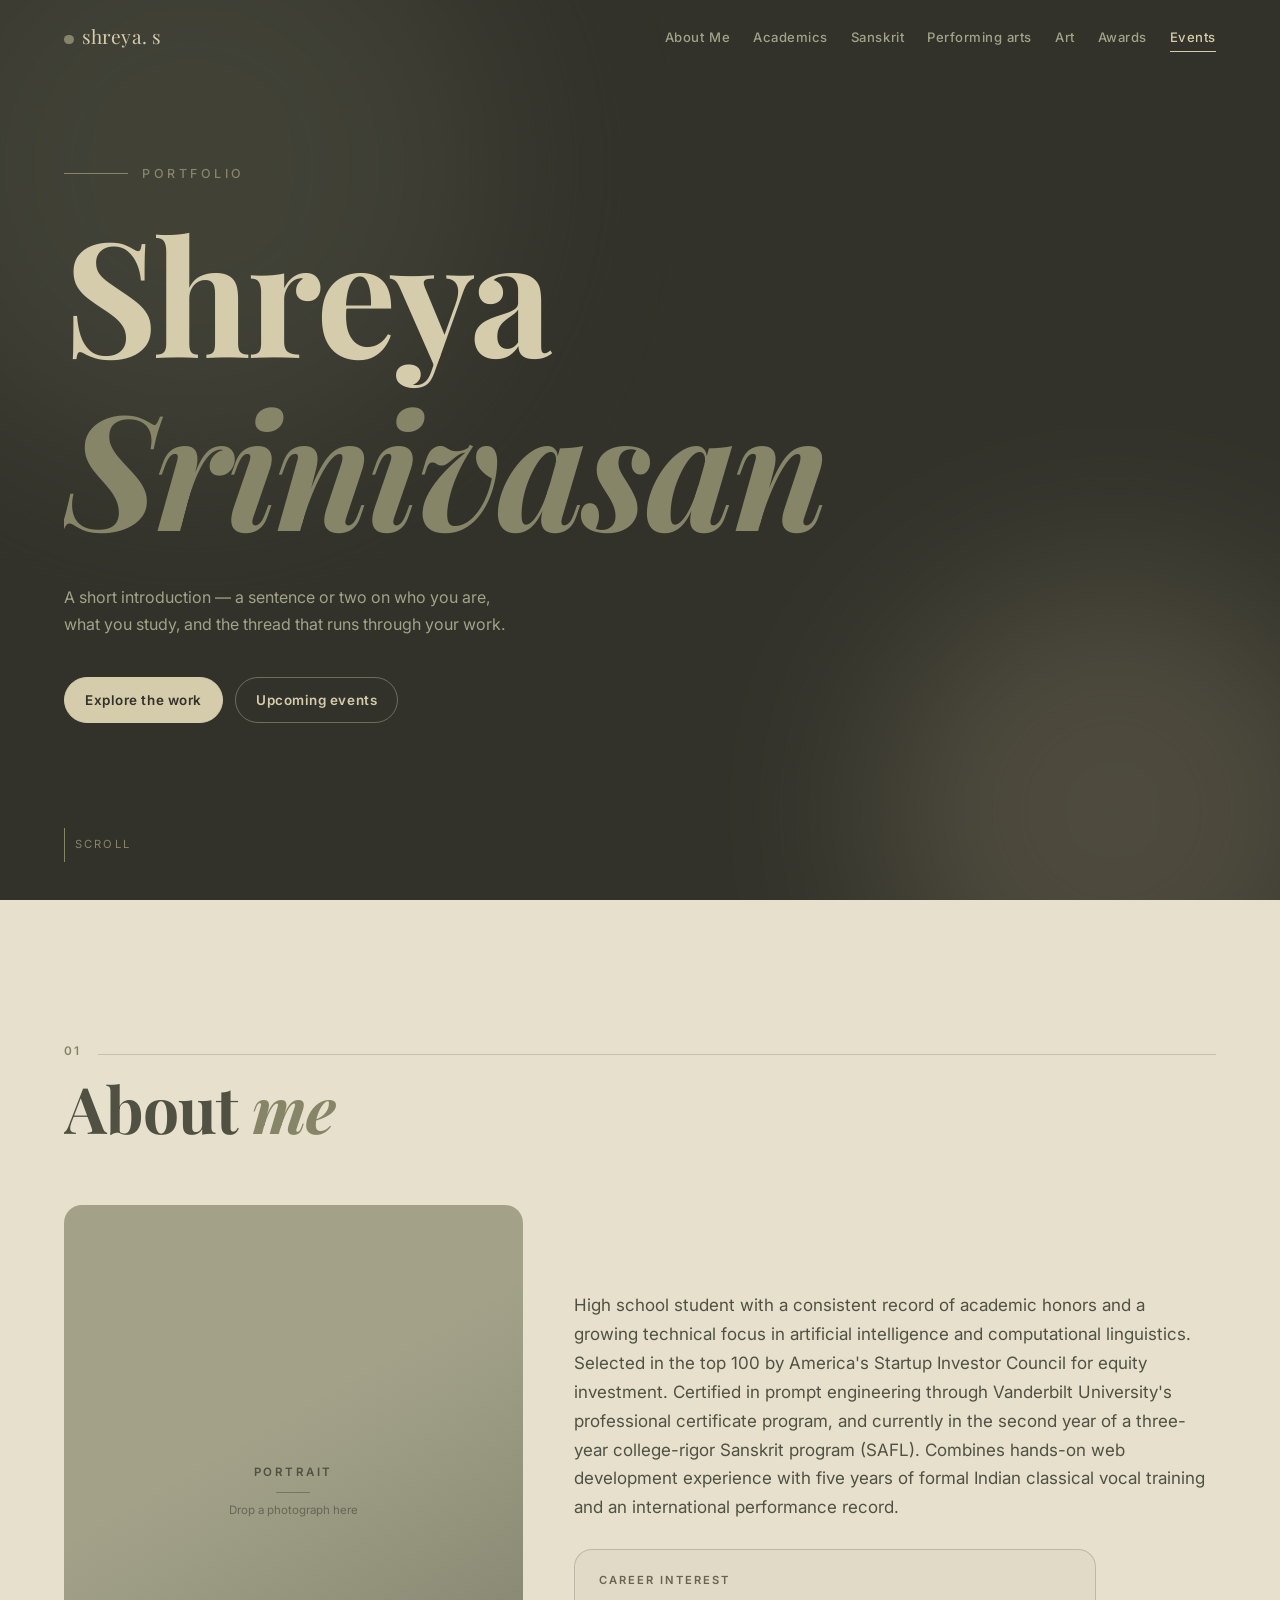
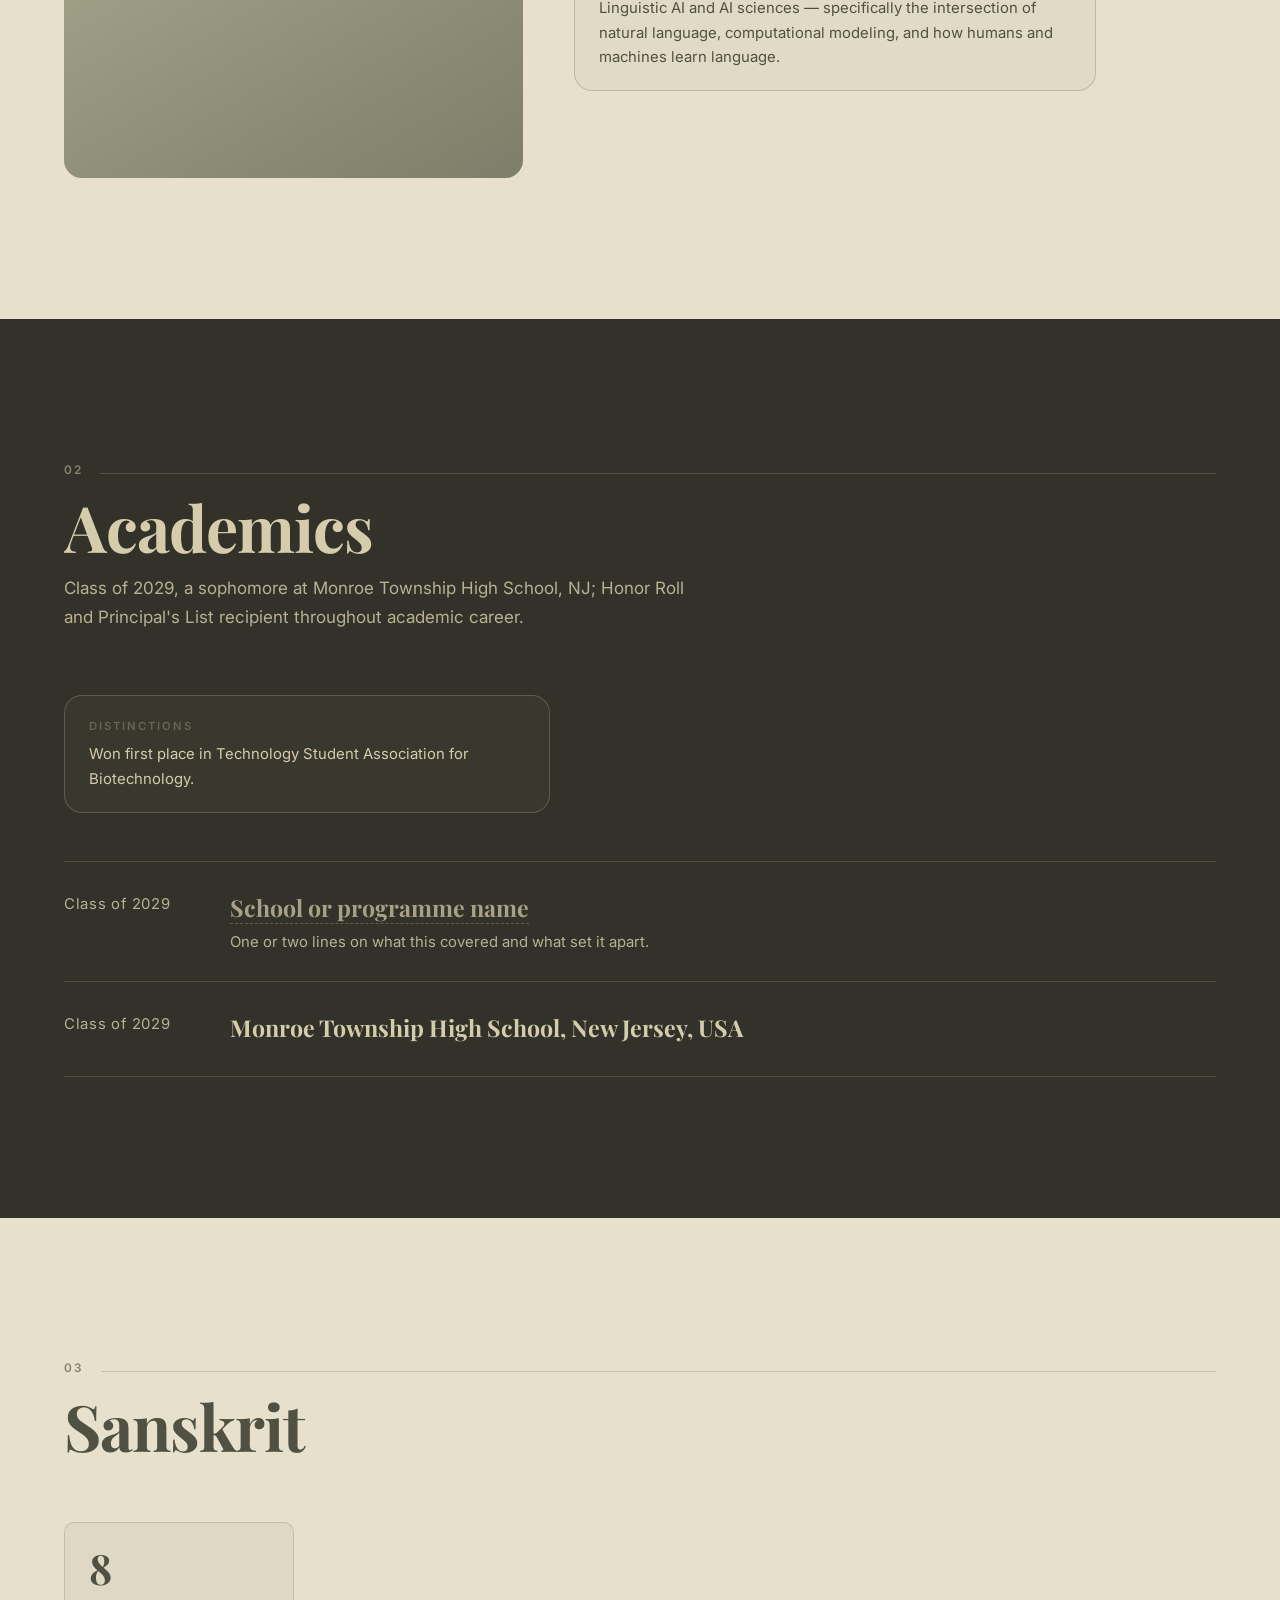
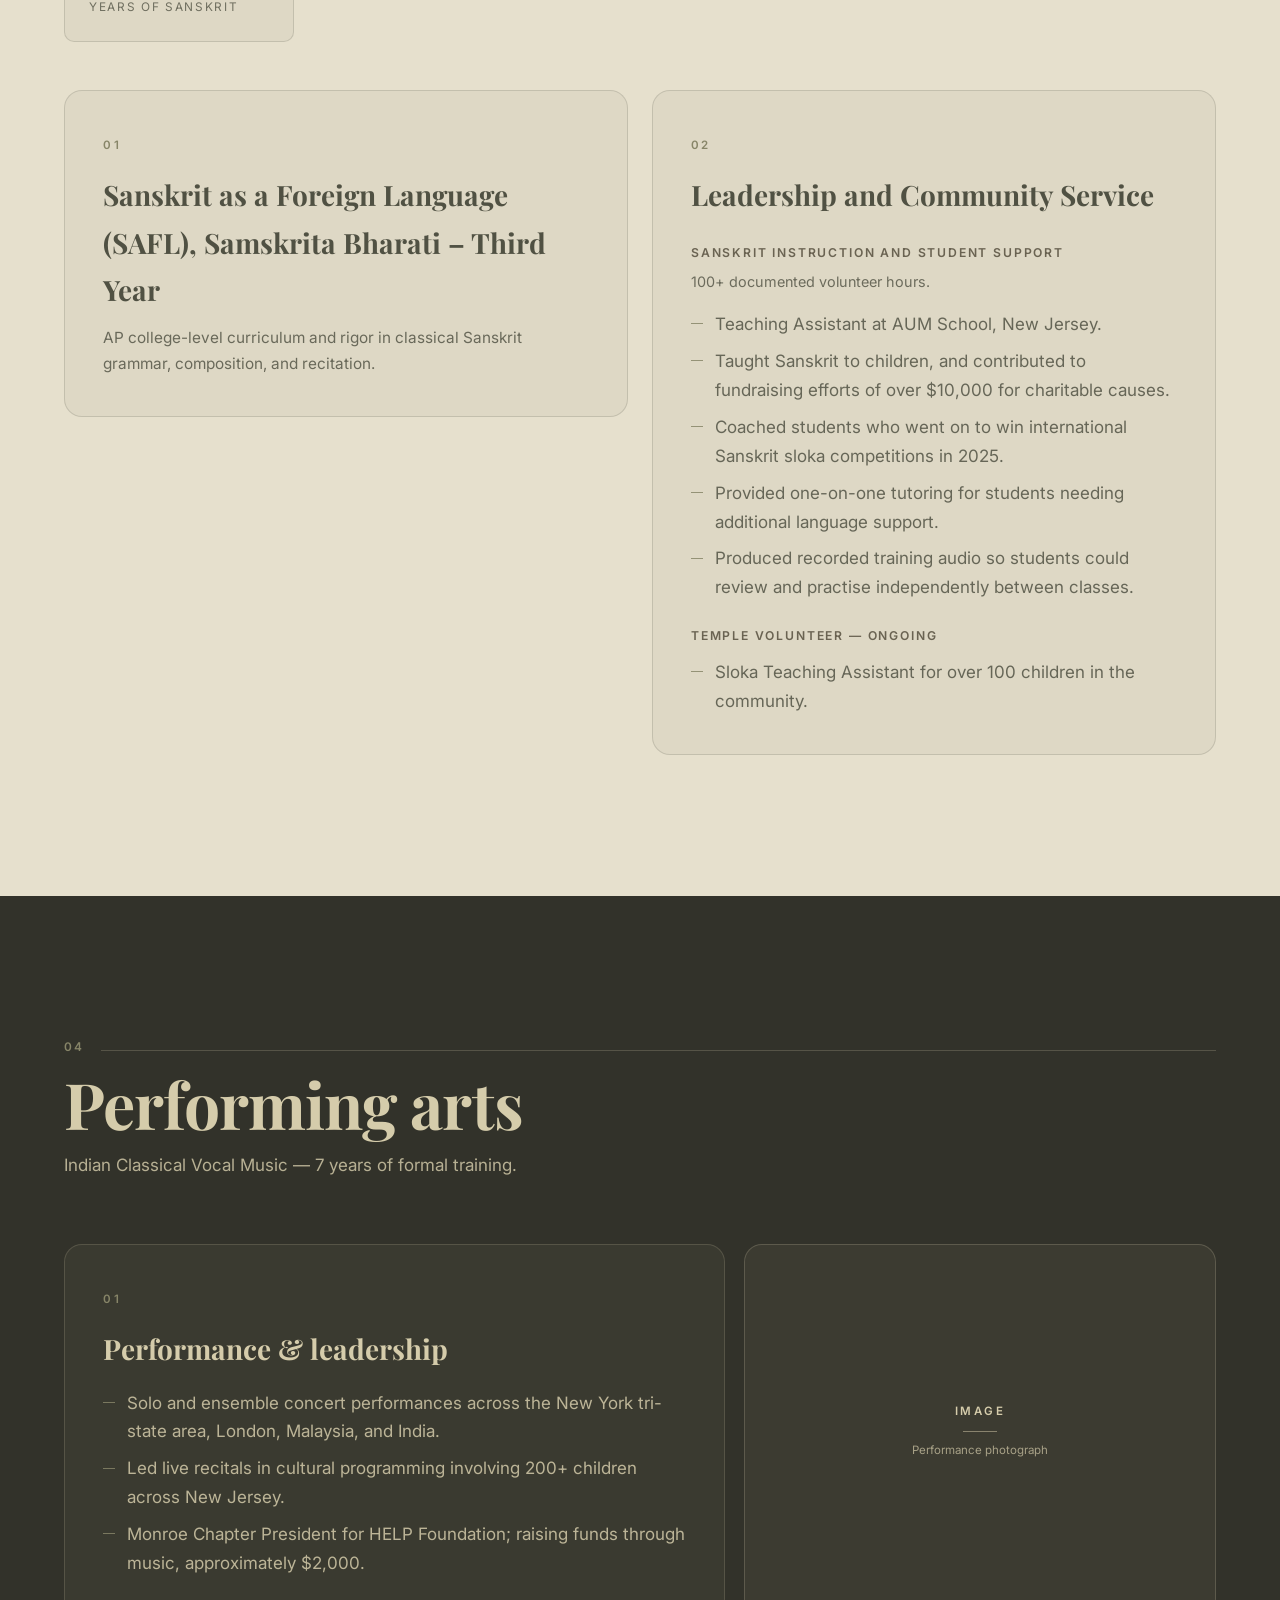
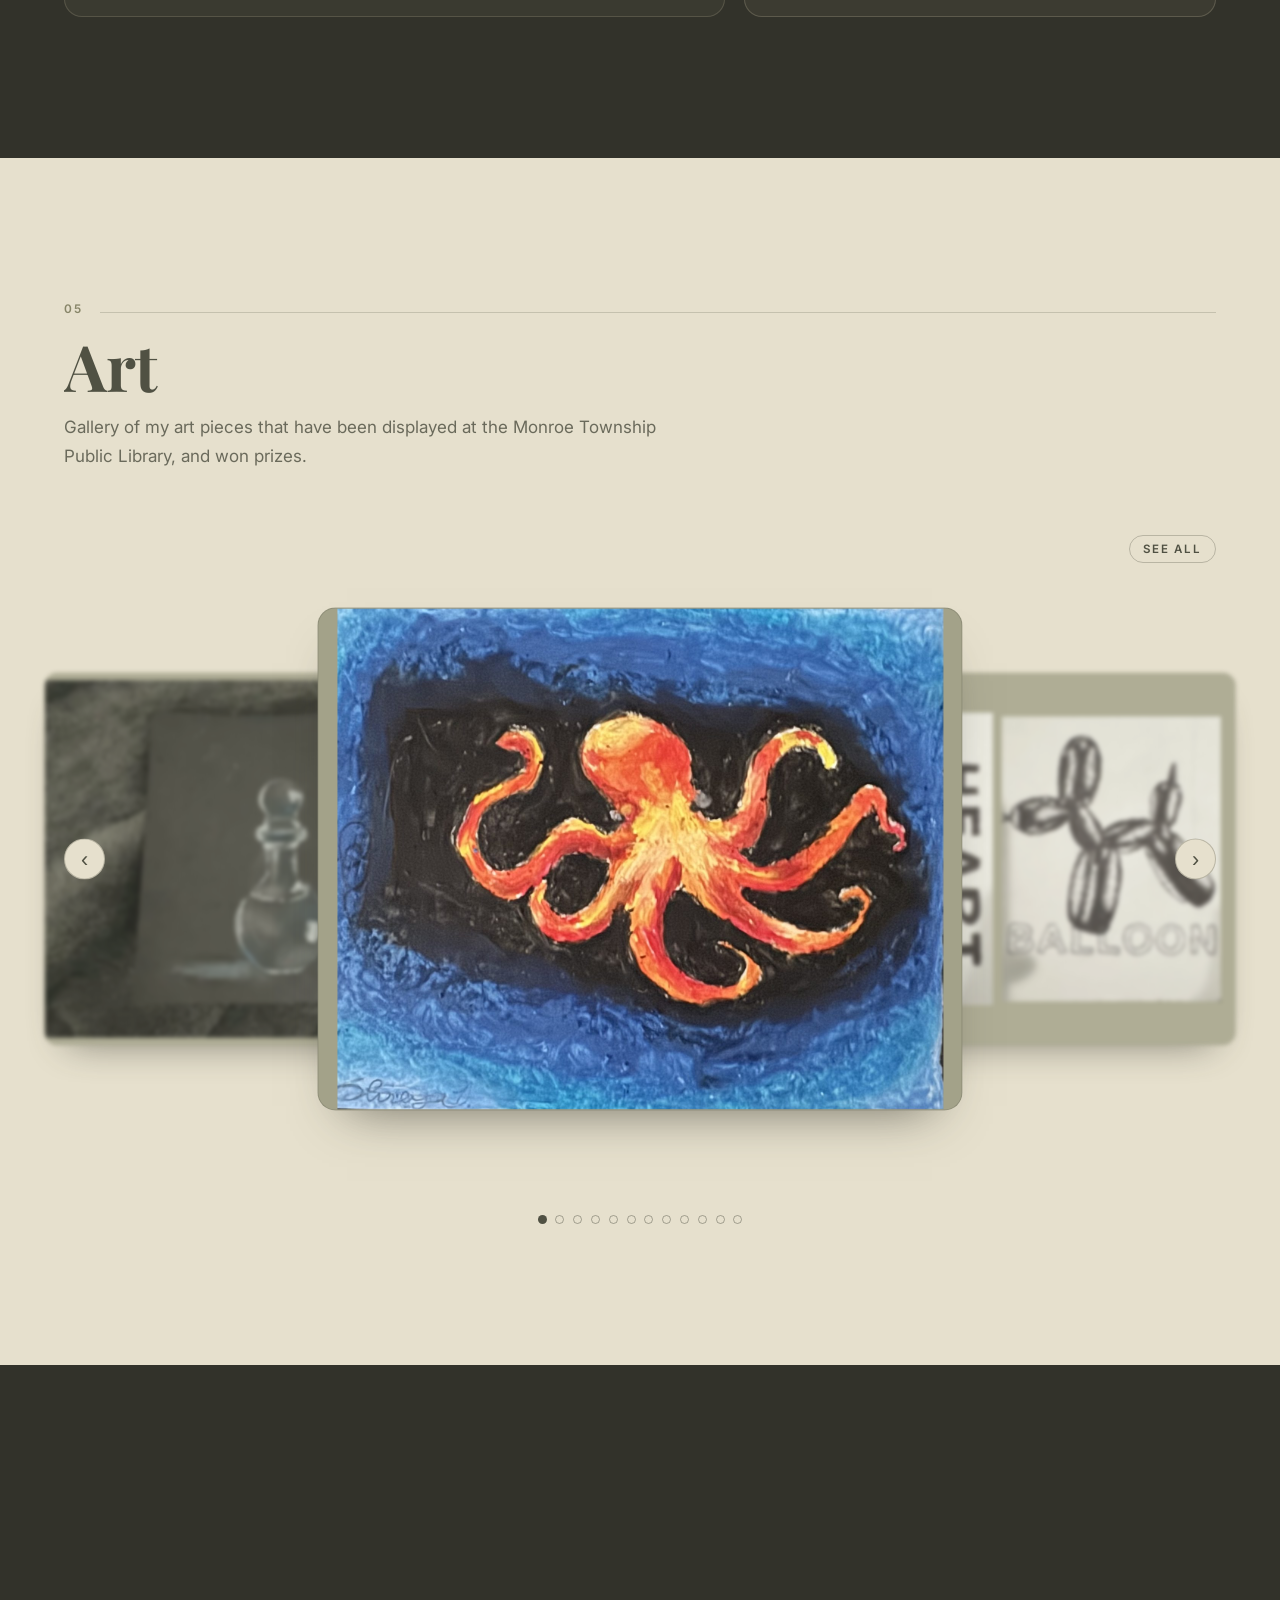
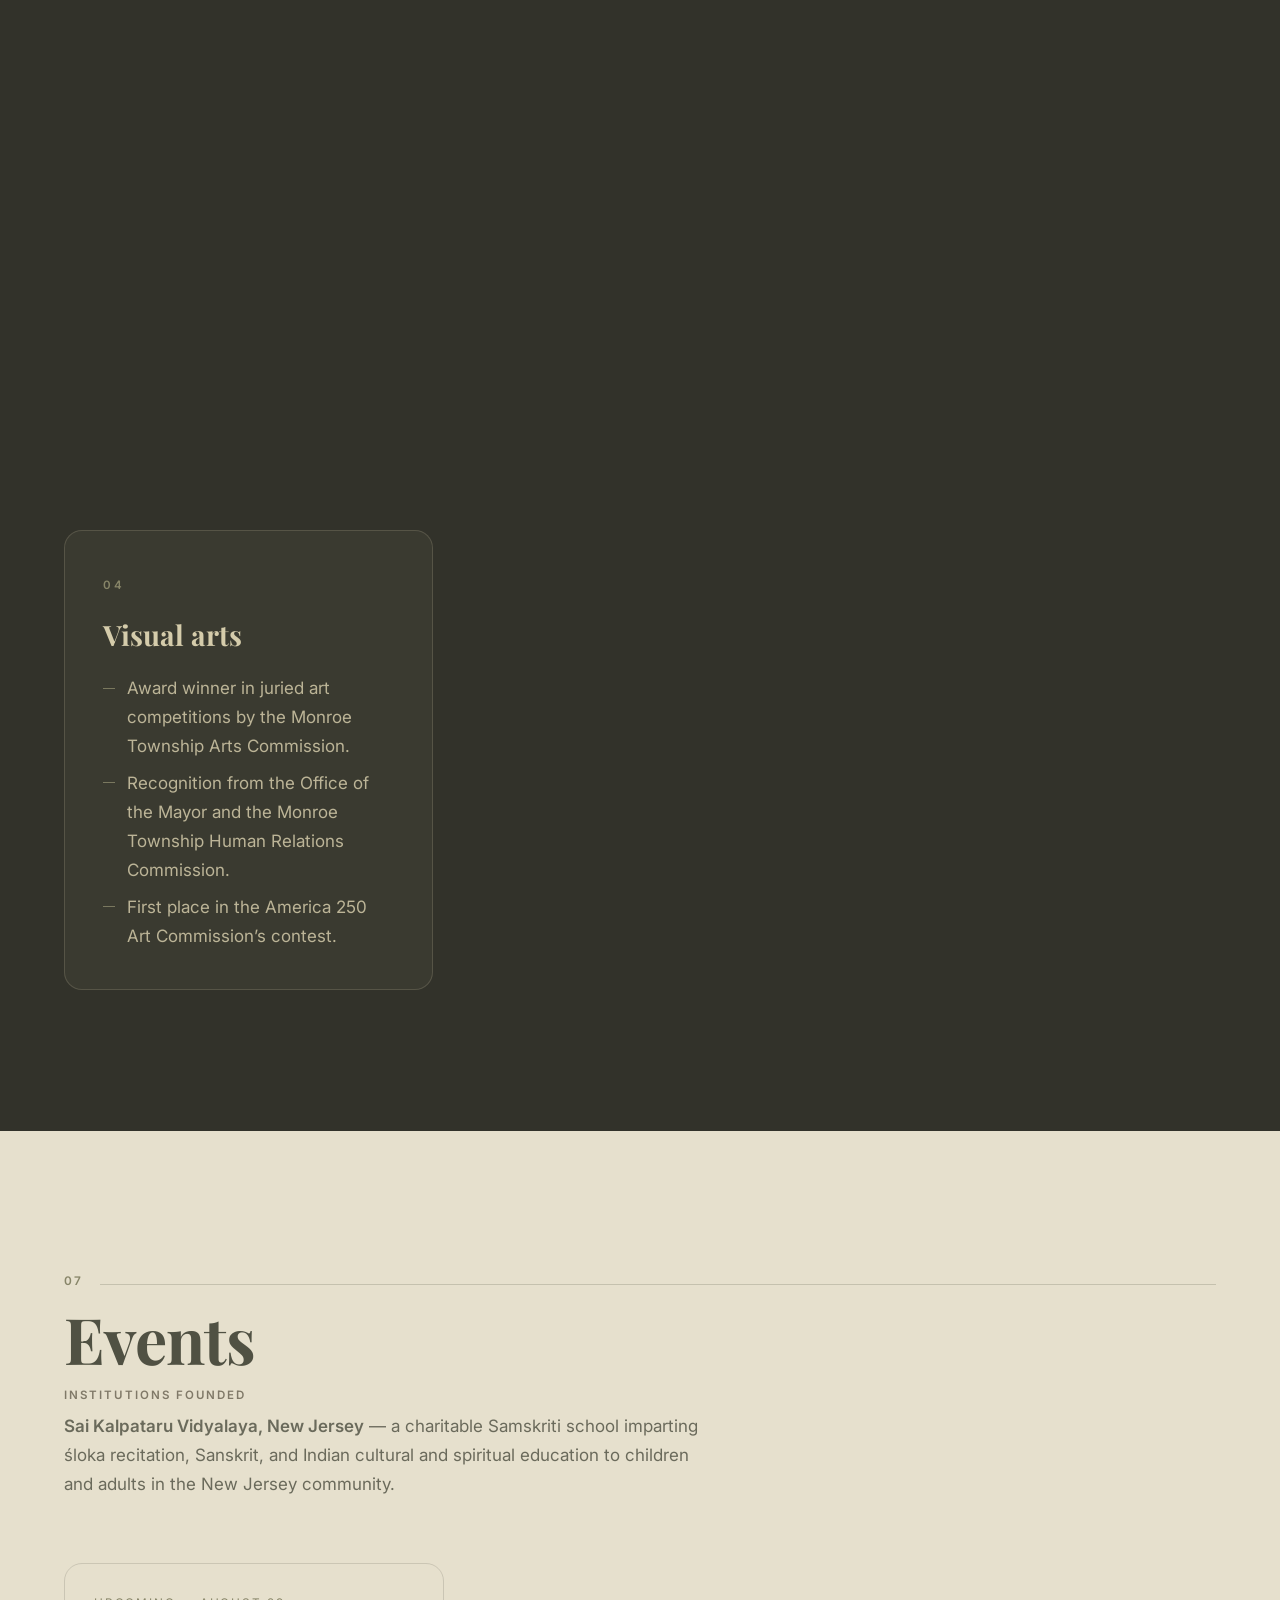
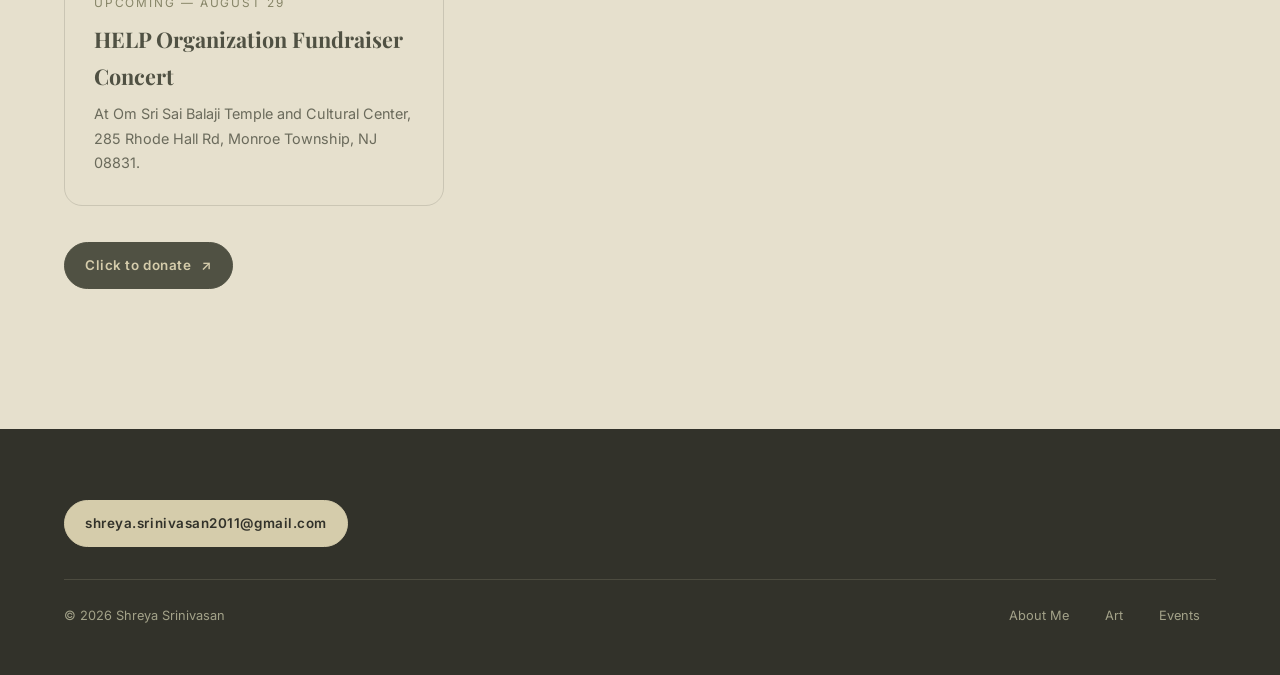
==== commit ac9682e6: "Add the artwork, and fix how the gallery sizes images Twelve works in the Art carousel: the octopus " ====
--- a/index.html
+++ b/index.html
@@ -116,7 +116,6 @@
       <div class="head reveal">
         <div class="head-row"><span class="head-no">03</span><span class="head-rule"></span></div>
         <h2>Sanskrit</h2>
-        <p class="ph">A line on how long you have studied, and what draws you to it.</p>
       </div>
       <ul class="stats reveal" style="--d:.06s">
         <li class="stat"><b>8</b><span>Years of Sanskrit</span></li>
@@ -187,7 +186,8 @@
       <div class="head reveal">
         <div class="head-row"><span class="head-no">05</span><span class="head-rule"></span></div>
         <h2>Art</h2>
-        <p class="ph">A line on the media you work in and what you are exploring.</p>
+        <p>Gallery of my art pieces that have been displayed at the Monroe Township
+          Public Library, and won prizes.</p>
       </div>
       <div class="stage reveal" style="--d:.08s">
         <button class="see-all" id="seeAll" type="button" aria-expanded="false">See all</button>
@@ -197,12 +197,60 @@
 
         <div class="showcase">
           <div class="track">
-            <figure class="slide"><figcaption class="slide-label ph">Work 1</figcaption></figure>
-            <figure class="slide"><figcaption class="slide-label ph">Work 2</figcaption></figure>
-            <figure class="slide"><figcaption class="slide-label ph">Work 3</figcaption></figure>
-            <figure class="slide"><figcaption class="slide-label ph">Work 4</figcaption></figure>
-            <figure class="slide"><figcaption class="slide-label ph">Work 5</figcaption></figure>
-            <figure class="slide"><figcaption class="slide-label ph">Work 6</figcaption></figure>
+            <figure class="slide">
+              <img src="images/work-1.jpg" alt="Painting of an orange octopus with curling tentacles against a black and deep blue background." loading="lazy" width="1600" height="1323">
+              <figcaption class="slide-label ph">Work 1</figcaption>
+            </figure>
+            <figure class="slide">
+              <div class="slide-pair">
+                <img src="images/work-2.jpg" alt="Ink drawing of an anatomical heart, hand-lettered with the word HEART." loading="lazy">
+                <img src="images/work-3.jpg" alt="Ink drawing of a balloon dog, hand-lettered with the word BALLOON." loading="lazy">
+              </div>
+              <figcaption class="slide-label ph">Work 2</figcaption>
+            </figure>
+            <figure class="slide">
+              <div class="slide-pair">
+                <img src="images/work-4a.jpg" alt="Ink drawing of a frog, hand-lettered with the word FROG." loading="lazy">
+                <img src="images/work-4b.jpg" alt="Ink drawing of a stack of dice, hand-lettered with the word DICE." loading="lazy">
+              </div>
+              <figcaption class="slide-label ph">Work 3</figcaption>
+            </figure>
+            <figure class="slide">
+              <img src="images/d1.jpg" alt="Coloured-pencil study of a silver and red gift bow." loading="lazy">
+              <figcaption class="slide-label ph">Work 4</figcaption>
+            </figure>
+            <figure class="slide">
+              <img src="images/d2.jpg" alt="Coloured-pencil drawing of a red satin bow in a sketchbook, pencils alongside." loading="lazy">
+              <figcaption class="slide-label ph">Work 5</figcaption>
+            </figure>
+            <figure class="slide">
+              <img src="images/d3.jpg" alt="Coloured-pencil drawing of a purple scrunchie in a sketchbook, pencils alongside." loading="lazy">
+              <figcaption class="slide-label ph">Work 6</figcaption>
+            </figure>
+            <figure class="slide">
+              <img src="images/d4.jpg" alt="Coloured-pencil drawing of a red and white mushroom in a sketchbook." loading="lazy">
+              <figcaption class="slide-label ph">Work 7</figcaption>
+            </figure>
+            <figure class="slide">
+              <img src="images/d5.jpg" alt="Graphite drawing of a balloon dog, pens and eraser alongside." loading="lazy">
+              <figcaption class="slide-label ph">Work 8</figcaption>
+            </figure>
+            <figure class="slide">
+              <img src="images/d6.jpg" alt="Charcoal sketchbook page of a dancer, musical notes and a cat, lettered MUSIC." loading="lazy">
+              <figcaption class="slide-label ph">Work 9</figcaption>
+            </figure>
+            <figure class="slide">
+              <img src="images/d7.jpg" alt="Graphite study of a violin, close on the f-holes." loading="lazy">
+              <figcaption class="slide-label ph">Work 10</figcaption>
+            </figure>
+            <figure class="slide">
+              <img src="images/d8.jpg" alt="Part-coloured drawing of a hibiscus flower with a paintbrush sweeping colour across it." loading="lazy">
+              <figcaption class="slide-label ph">Work 11</figcaption>
+            </figure>
+            <figure class="slide">
+              <img src="images/d9.jpg" alt="Graphite study of a glass perfume bottle on dark paper." loading="lazy">
+              <figcaption class="slide-label ph">Work 12</figcaption>
+            </figure>
           </div>
           <button class="arrow arrow-prev" type="button" aria-label="Previous artwork">&lsaquo;</button>
           <button class="arrow arrow-next" type="button" aria-label="Next artwork">&rsaquo;</button>
--- a/main.css
+++ b/main.css
@@ -513,7 +513,21 @@
 .slide[data-off="far"]{ --lx: 50%; --sc: .5;  --op: 0;   --bl: 12px; --z: 0; }
 .slide[data-off="-1"]:hover,
 .slide[data-off="1"]:hover { --op: .95; --bl: 1px; --sc: .78; }
-.slide img { width: 100%; height: 100%; object-fit: cover; }
+.slide > img { position: absolute; inset: 0; width: 100%; height: 100%; object-fit: contain; }
+
+/* two works sharing one frame: both are portrait, so side by side they fill
+   a landscape slide better than either would alone */
+.slide-pair {
+  position: absolute; inset: 0;
+  display: grid; grid-template-columns: 1fr 1fr;
+  gap: 2%; padding: 3%;
+}
+.slide-pair img { width: 100%; height: 100%; object-fit: contain; }
+/* the caption hides on any slide carrying artwork, paired or not */
+.slide:has(.slide-pair) .slide-label { display: none; }
+/* the see-all grid clones a slide's markup into .g-item, so the caption needs
+   hiding there too or it prints over the artwork */
+.g-item:has(img) .slide-label { display: none; }
 .slide:has(img) .slide-label { display: none; }
 
 .arrow {
@@ -575,6 +589,10 @@
 body.grid-open .dots { visibility: hidden; }
 .showcase { transition: opacity .35s var(--ease); }
 .g-item {
+  /* the grid clones a slide's markup, and a paired slide is absolutely
+     positioned; without a containing block here it anchors to .grid-view
+     and covers the whole overlay */
+  position: relative;
   aspect-ratio: 1045 / 815; border-radius: var(--r-sm);
   display: grid; place-items: center; cursor: pointer; padding: 0;
   overflow: hidden;
@@ -584,7 +602,7 @@
 }
 .g-item:hover { transform: translateY(-4px); }
 .g-item.is-current { outline: 2px solid var(--olive); outline-offset: 2px; }
-.g-item img { width: 100%; height: 100%; object-fit: cover; }
+.g-item > img { position: absolute; inset: 0; width: 100%; height: 100%; object-fit: contain; }
 
 .slide-label {
   font-size: clamp(.62rem, 1.1vw, .8rem); font-weight: 600;
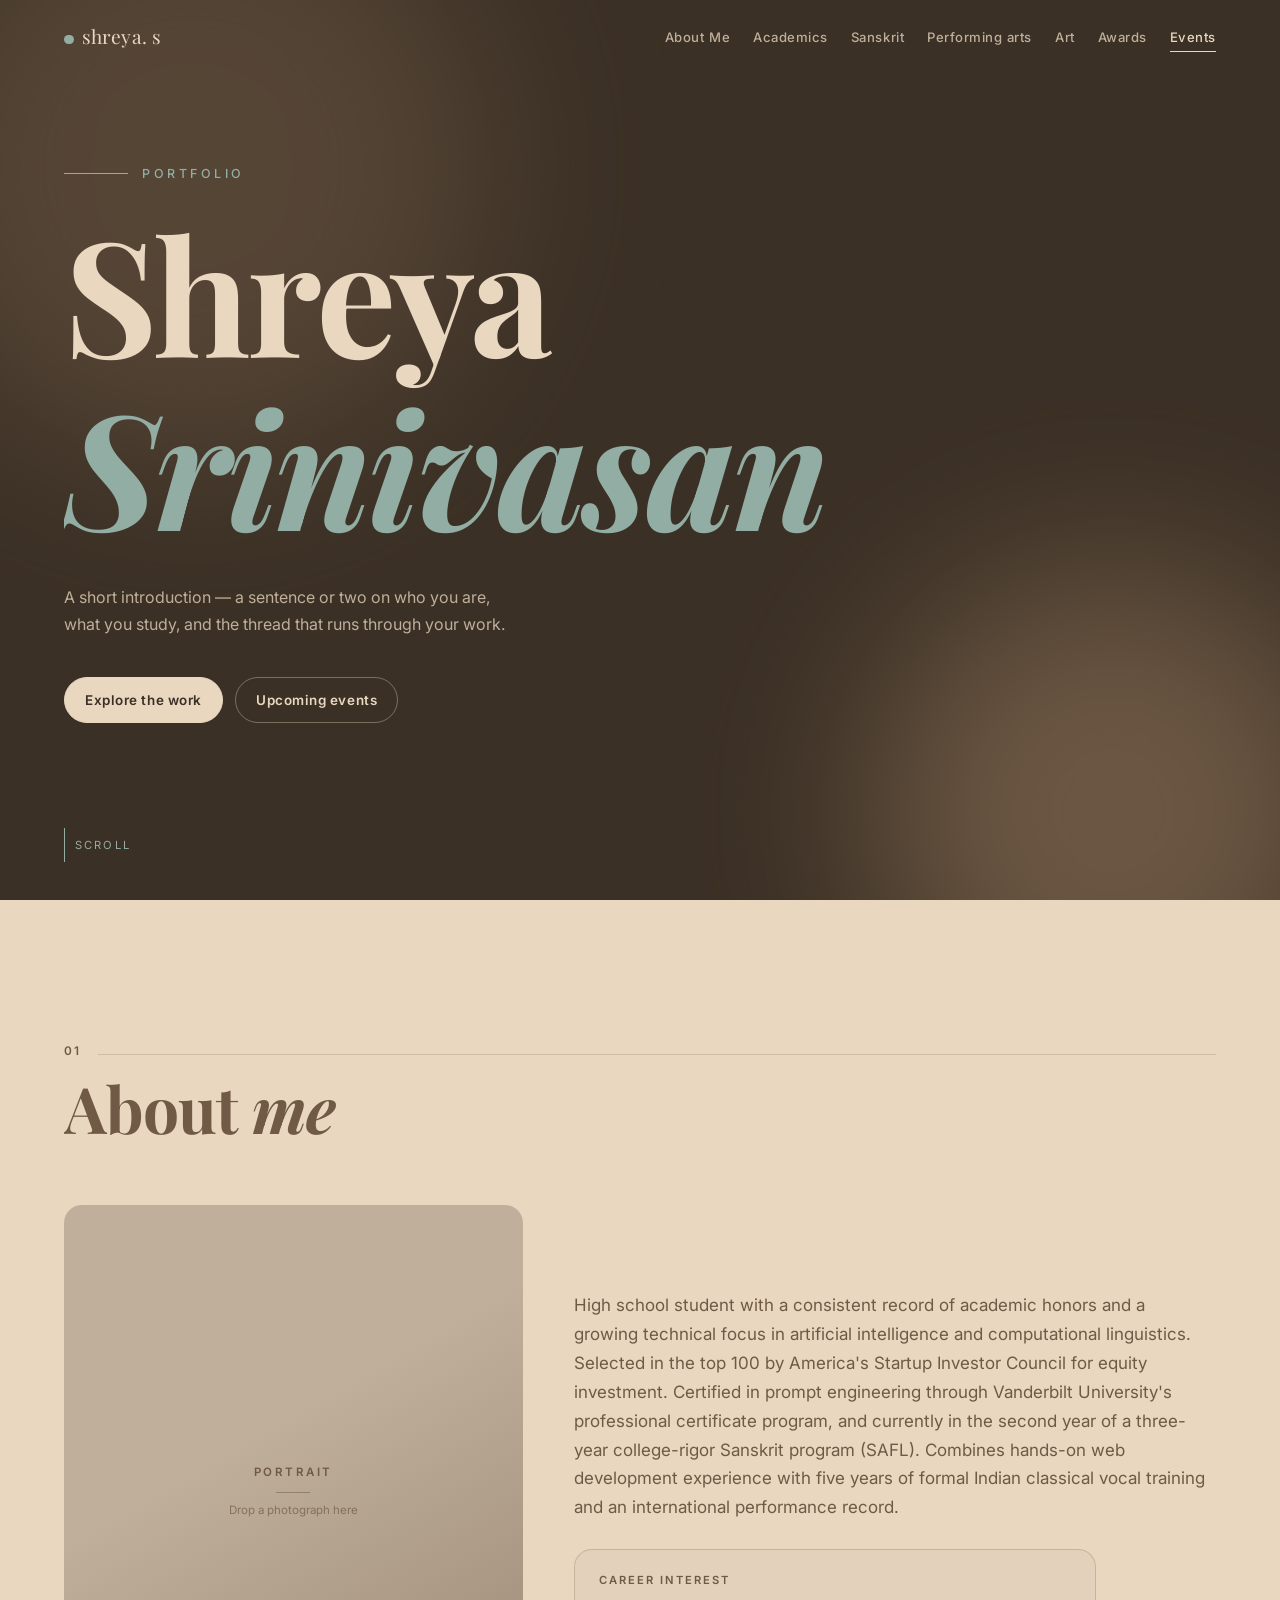
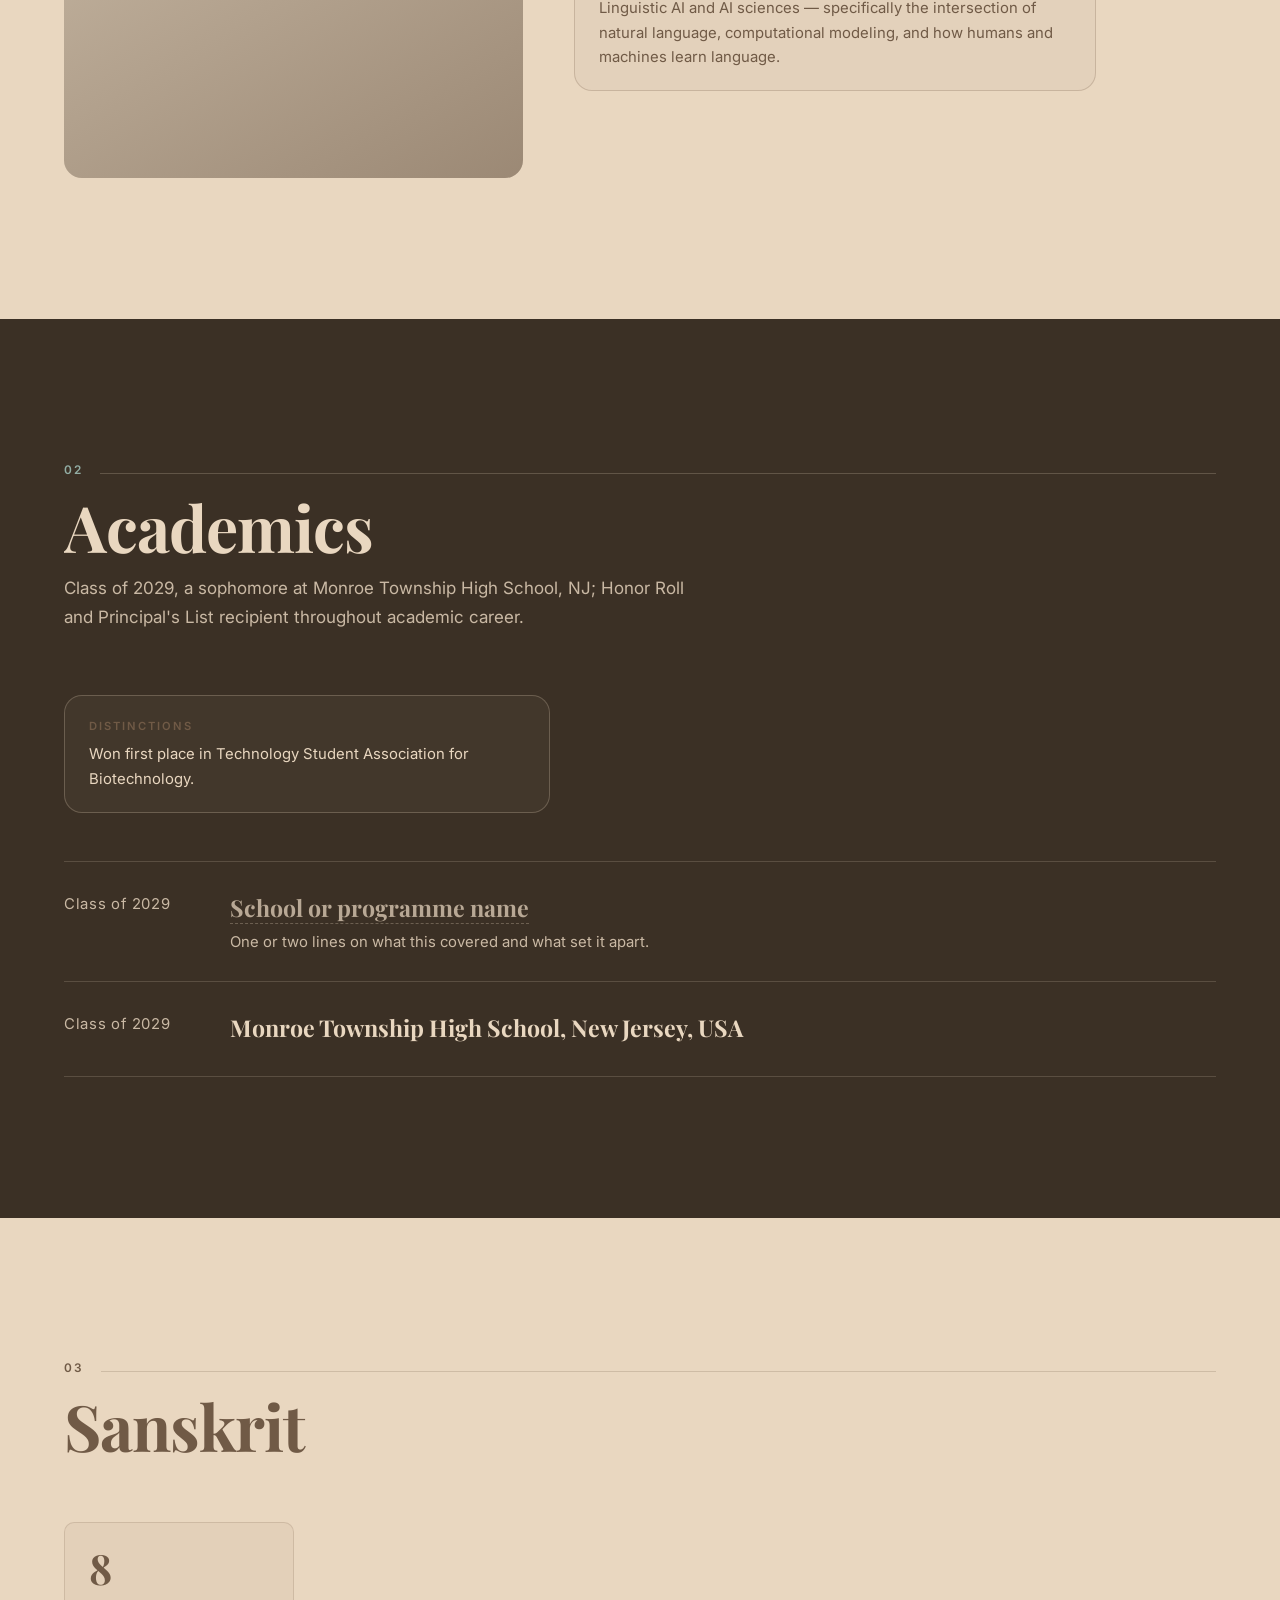
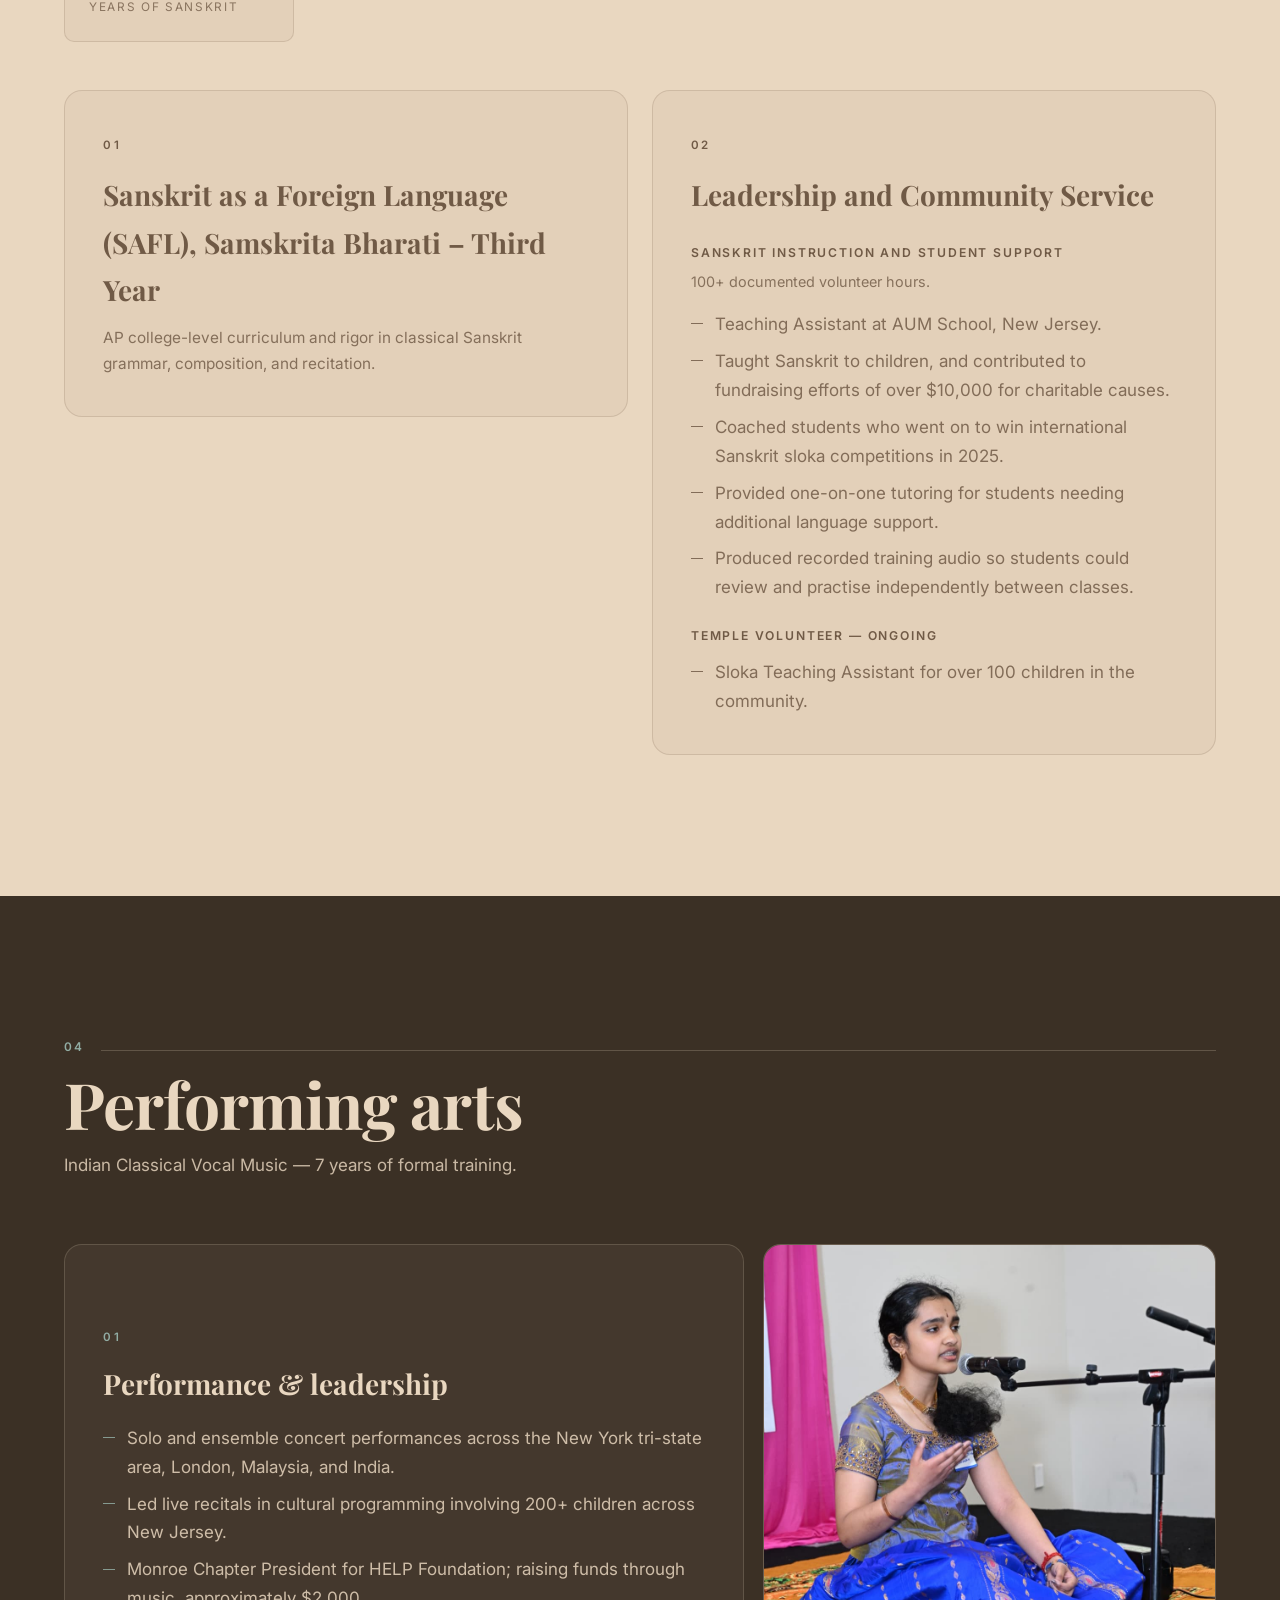
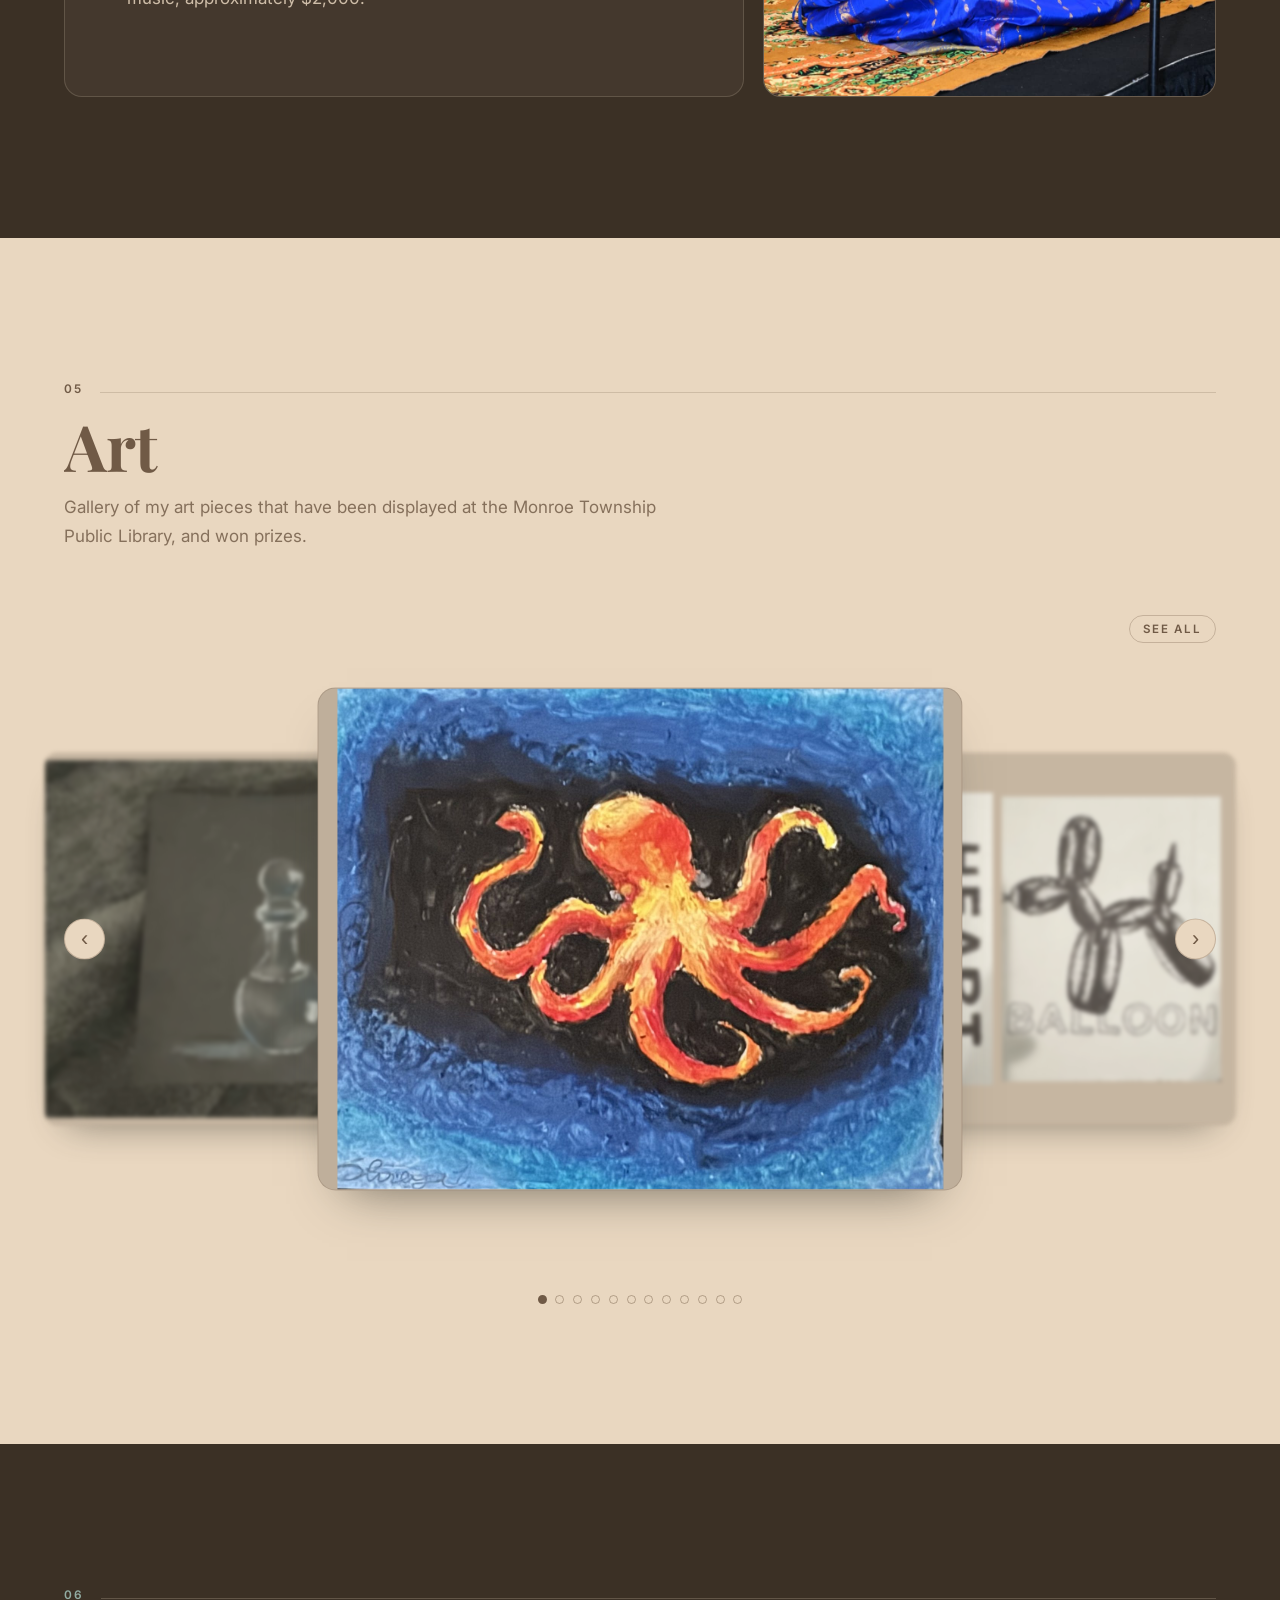
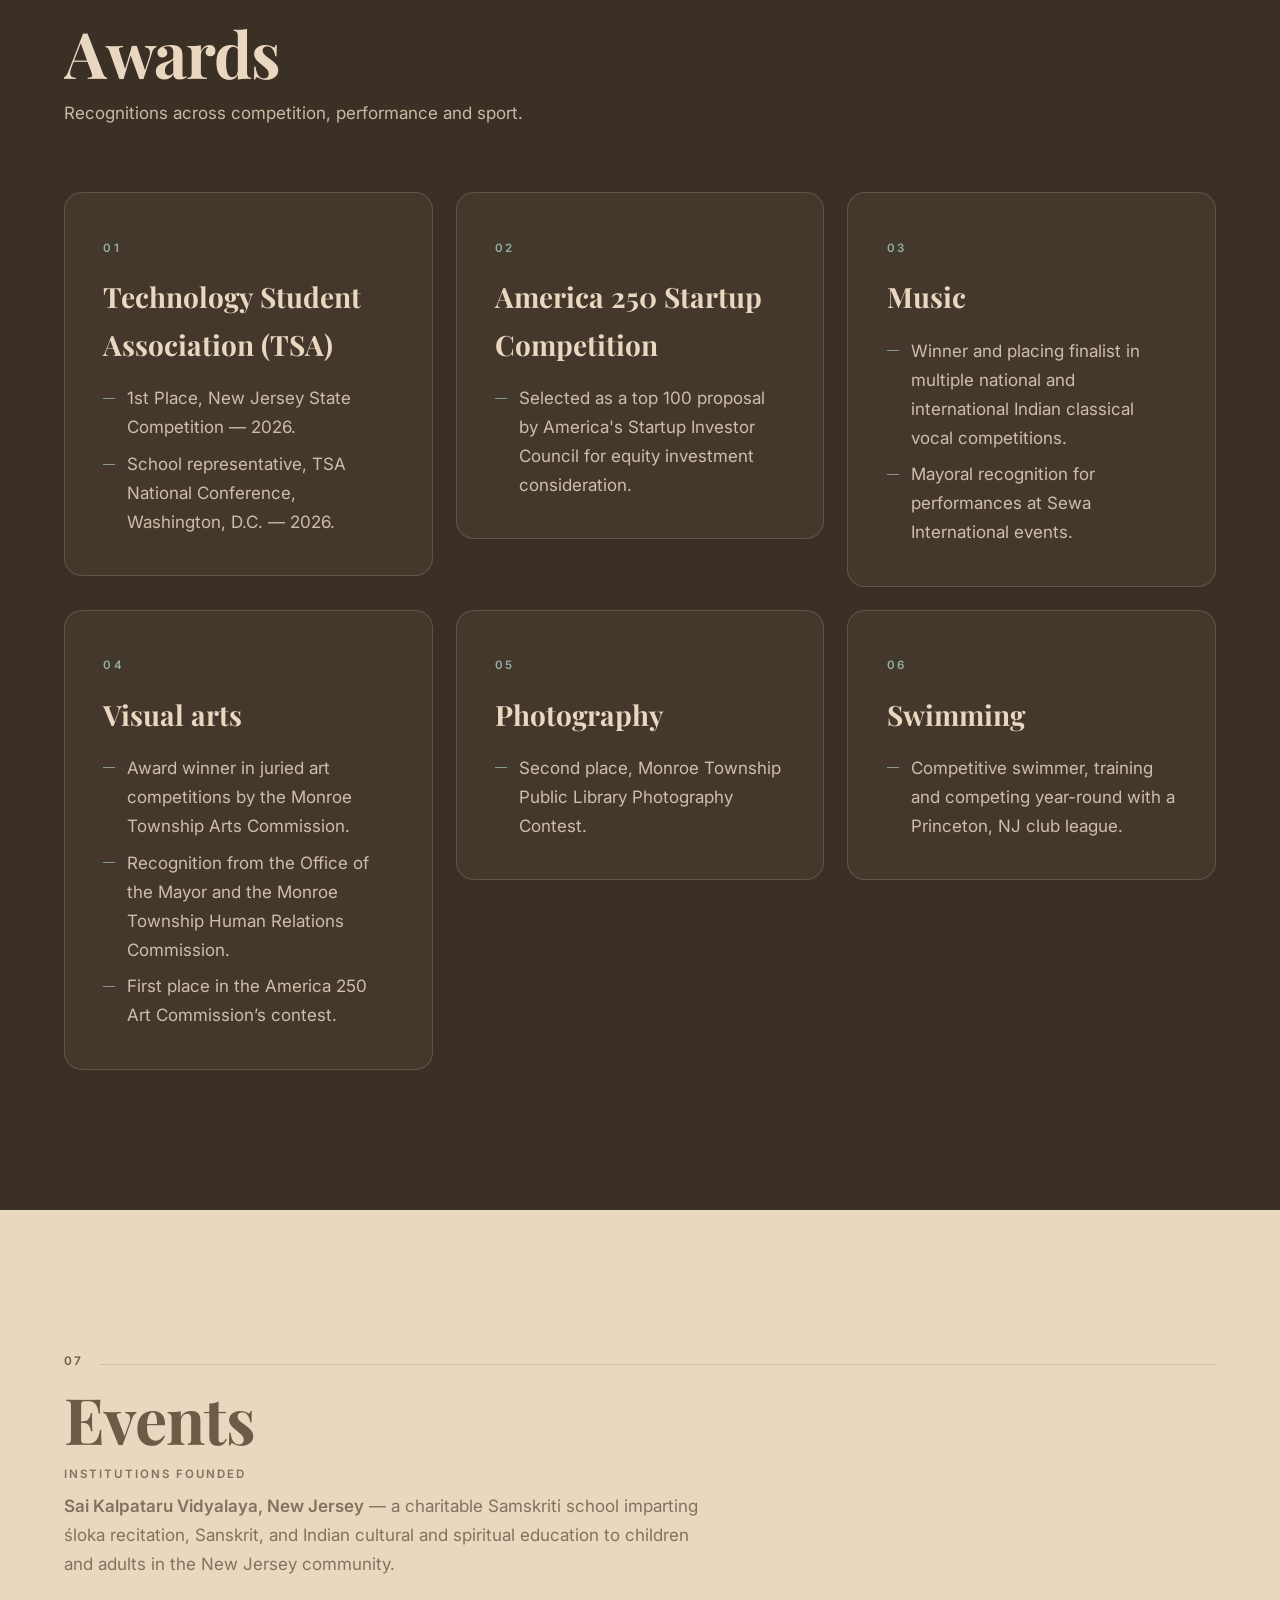
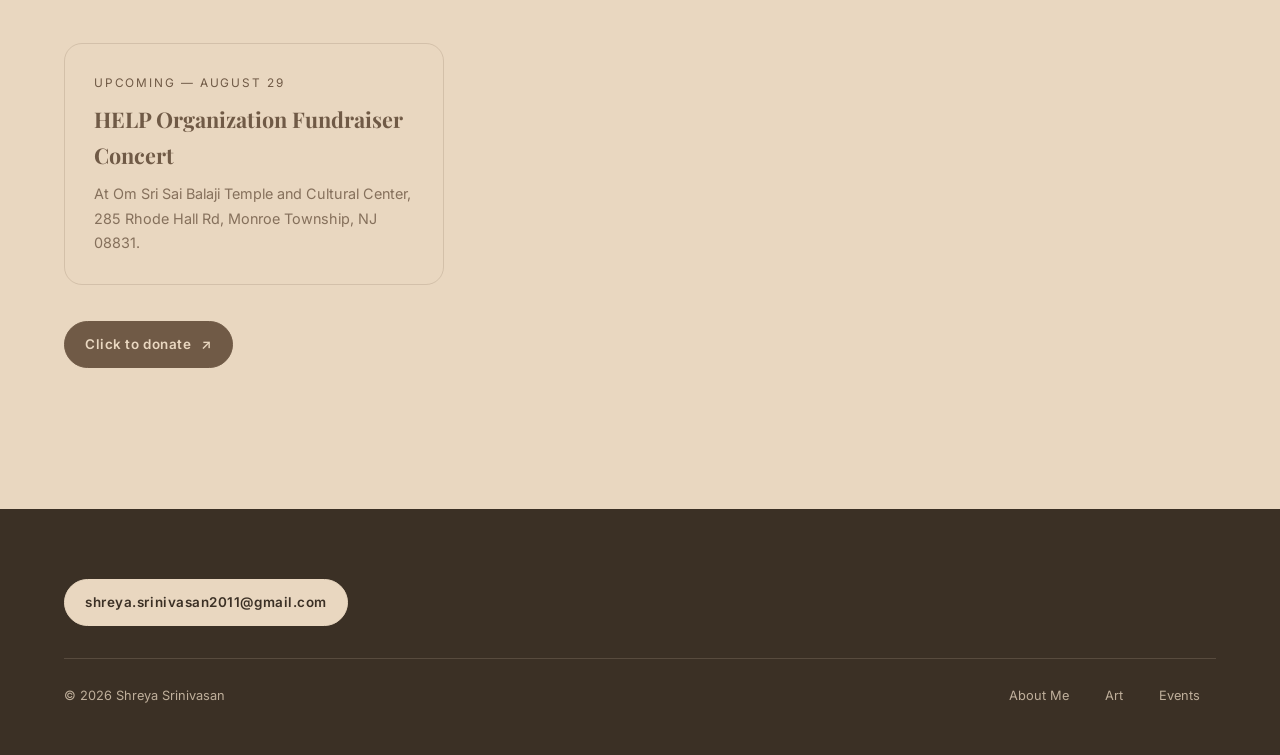
==== commit 4e8cd74b: "Add the performance photograph to Performing arts Replaces the empty image slot with the recital pho" ====
--- a/index.html
+++ b/index.html
@@ -161,7 +161,7 @@
         <p>Indian Classical Vocal Music &mdash; 7 years of formal training.</p>
       </div>
       <div class="media">
-        <article class="card reveal">
+        <article class="card card-center reveal">
           <span class="card-no">01</span>
           <h3>Performance &amp; leadership</h3>
           <ul class="head-list">
@@ -173,8 +173,8 @@
               music, approximately $2,000.</li>
           </ul>
         </article>
-        <figure class="frame reveal" style="--d:.09s">
-          <div class="slot"><b>Image</b><i></i><small>Performance photograph</small></div>
+        <figure class="frame frame-full reveal" style="--d:.09s">
+          <img src="images/singing.jpg" alt="Shreya seated cross-legged on stage in a blue and gold silk sari, singing into a microphone during a classical vocal recital." loading="lazy" width="1066" height="1599">
         </figure>
       </div>
     </div>
--- a/main.css
+++ b/main.css
@@ -6,14 +6,24 @@
    extremes to give text somewhere to stand.
    ═══════════════════════════════════════════════════════════ */
 :root {
-  --olive:  #505143;   /* Olive Drab Camouflage */
-  --bark:   #6A6352;   /* Boy Red               */
-  --moss:   #878568;   /* Camouflage Green      */
-  --grullo: #A3A289;   /* Grullo                */
-  --sand:   #D5CCAB;   /* Dark Vanilla          */
-
-  --ink:    #32322A;   /* derived: olive -> black, the dark ground  */
-  --paper:  #E6E0CD;   /* derived: sand  -> white, the light ground */
+  /* "Colors 1", as given:
+       Milky Coffee #9B7D61 · Roasted Peach #DAA38F · Whole Wheat #E9D7C0
+       Eucalyptus   #92ADA4 · Cream        #FED8A6
+     The best contrast pair among those five is 2.83:1, which carries no
+     body text, so the two ends are derived from Milky Coffee the way the
+     previous scheme derived its own. The Green version is kept at the
+     git tag `green-version`. */
+  --coffee: #9B7D61;   /* Milky Coffee, as given                        */
+  --rpeach: #DAA38F;   /* Roasted Peach, as given -- 5.88 on ink        */
+  --wheat:  #E9D7C0;   /* Whole Wheat, as given   -- 9.14 on ink        */
+  --accent: #92ADA4;   /* Eucalyptus, as given    -- 5.34 on ink        */
+  --cream:  #FED8A6;   /* Cream, as given         -- 9.53 on ink        */
+
+  --cocoa:  #705A46;   /* derived: coffee deepened -- 4.61 on paper     */
+  --taupe:  #BFAF9B;   /* derived: wheat over ink  -- 6.00 on ink       */
+
+  --ink:    #3B3025;   /* derived: coffee -> black, the dark ground     */
+  --paper:  #E9D7C0;   /* Whole Wheat itself, the light ground          */
 
   --display: "Playfair Display", Georgia, serif;
   --ui:      "Inter", system-ui, -apple-system, sans-serif;
@@ -31,26 +41,26 @@
 *, *::before, *::after { box-sizing: border-box; margin: 0; padding: 0; }
 html { scroll-behavior: smooth; }
 body {
-  background: var(--ink); color: var(--sand);
+  background: var(--ink); color: var(--wheat);
   font-family: var(--ui); font-size: clamp(15px, .42vw + 13.6px, 17px);
   line-height: 1.7; -webkit-font-smoothing: antialiased;
   overflow-x: hidden;
 }
 img { display: block; max-width: 100%; }
 a { color: inherit; text-decoration: none; }
-::selection { background: var(--moss); color: var(--ink); }
-:focus-visible { outline: 2px solid var(--moss); outline-offset: 3px; border-radius: 3px; }
+::selection { background: var(--accent); color: var(--ink); }
+:focus-visible { outline: 2px solid var(--accent); outline-offset: 3px; border-radius: 3px; }
 
 ::-webkit-scrollbar { width: 10px; }
 ::-webkit-scrollbar-track { background: var(--ink); }
-::-webkit-scrollbar-thumb { background: var(--bark); border-radius: 99px; }
+::-webkit-scrollbar-thumb { background: var(--coffee); border-radius: 99px; }
 
 /* ── scroll progress ─────────────────────────────────────── */
 .progress {
   position: fixed; inset: 0 auto auto 0; z-index: 90;
   height: 2px; width: 100%; transform-origin: 0 50%;
   transform: scaleX(var(--p, 0));
-  background: linear-gradient(90deg, var(--moss), var(--sand));
+  background: linear-gradient(90deg, var(--accent), var(--wheat));
 }
 
 /* ── nav ─────────────────────────────────────────────────── */
@@ -64,16 +74,16 @@
 .nav.stuck {
   background: color-mix(in srgb, var(--ink) 82%, transparent);
   backdrop-filter: blur(14px) saturate(140%);
-  box-shadow: 0 1px 0 color-mix(in srgb, var(--sand) 14%, transparent);
+  box-shadow: 0 1px 0 color-mix(in srgb, var(--wheat) 14%, transparent);
   padding-block: clamp(.6rem, 1vw, .9rem);
 }
 .brand {
   display: inline-flex; align-items: baseline; gap: .5rem;
   font-family: var(--display); font-size: clamp(1.05rem, 1.5vw, 1.3rem);
-  letter-spacing: .01em; color: var(--sand);
+  letter-spacing: .01em; color: var(--wheat);
 }
 .brand i {
-  width: .5em; height: .5em; border-radius: 50%; background: var(--moss);
+  width: .5em; height: .5em; border-radius: 50%; background: var(--accent);
   font-style: normal; flex: none; transition: transform .5s var(--slow);
 }
 .brand:hover i { transform: scale(1.55); }
@@ -82,7 +92,7 @@
 .nav-links a {
   position: relative; display: inline-block; padding: .25rem 0;
   font-size: .82rem; font-weight: 500; letter-spacing: .04em;
-  color: var(--grullo); transition: color .3s var(--ease);
+  color: var(--taupe); transition: color .3s var(--ease);
 }
 .nav-links a::after {
   content: ""; position: absolute; left: 0; bottom: 0;
@@ -90,14 +100,14 @@
   transform: scaleX(0); transform-origin: 100% 50%;
   transition: transform .45s var(--slow);
 }
-.nav-links a:hover, .nav-links a:focus-visible { color: var(--sand); }
+.nav-links a:hover, .nav-links a:focus-visible { color: var(--wheat); }
 .nav-links a:hover::after, .nav-links a:focus-visible::after,
 .nav-links a.current::after { transform: scaleX(1); transform-origin: 0 50%; }
-.nav-links a.current { color: var(--sand); }
+.nav-links a.current { color: var(--wheat); }
 
 .burger {
   display: none; width: 2.4rem; height: 2.4rem; border: 0; padding: 0;
-  background: none; cursor: pointer; color: var(--sand);
+  background: none; cursor: pointer; color: var(--wheat);
 }
 .burger span {
   display: block; width: 22px; height: 1.5px; margin: 5px auto;
@@ -121,11 +131,11 @@
 }
 .hero::before {
   width: 46vw; height: 46vw; left: -8vw; top: -10vw;
-  background: var(--olive); animation: drift 19s var(--ease) infinite alternate;
+  background: var(--cocoa); animation: drift 19s var(--ease) infinite alternate;
 }
 .hero::after {
   width: 38vw; height: 38vw; right: -6vw; bottom: -12vw;
-  background: var(--bark); animation: drift 23s var(--ease) infinite alternate-reverse;
+  background: var(--coffee); animation: drift 23s var(--ease) infinite alternate-reverse;
 }
 @keyframes drift {
   from { transform: translate3d(0,0,0) scale(1); }
@@ -136,7 +146,7 @@
 .hero-kicker {
   display: flex; align-items: center; gap: .9rem;
   font-size: .78rem; font-weight: 500; letter-spacing: .28em;
-  text-transform: uppercase; color: var(--moss);
+  text-transform: uppercase; color: var(--accent);
 }
 .hero-kicker::before {
   content: ""; width: clamp(28px, 5vw, 64px); height: 1px;
@@ -149,7 +159,7 @@
   margin-top: clamp(.8rem, 2vw, 1.4rem);
   font-family: var(--display); font-weight: 700;
   font-size: clamp(3rem, 12.5vw, 12rem); line-height: 1.08;
-  letter-spacing: -.02em; color: var(--sand);
+  letter-spacing: -.02em; color: var(--wheat);
 }
 /* The mask that hides each line before it rises is only line-height tall,
    and line-height is .88 -- so it cropped the descenders and turned the
@@ -167,12 +177,12 @@
 }
 .hero-name span:nth-child(1) > i { animation-delay: .25s; }
 .hero-name span:nth-child(2) > i { animation-delay: .38s; }
-.hero-name span:nth-child(2) > i { color: var(--moss); font-style: italic; }
+.hero-name span:nth-child(2) > i { color: var(--accent); font-style: italic; }
 @keyframes rise { to { transform: translateY(0); opacity: 1; } }
 
 .hero-lede {
   margin-top: clamp(1.2rem, 2.5vw, 2rem); max-width: 46ch;
-  font-size: clamp(1rem, 1.15vw, 1.15rem); color: var(--grullo);
+  font-size: clamp(1rem, 1.15vw, 1.15rem); color: var(--taupe);
   animation: fade-up 1s var(--slow) .62s both;
 }
 @keyframes fade-up { from { opacity: 0; transform: translateY(18px); } to { opacity: 1; transform: none; } }
@@ -183,7 +193,7 @@
   animation: fade-up 1s var(--slow) .76s both;
 }
 .btn {
-  --bg: var(--sand); --fg: var(--ink);
+  --bg: var(--wheat); --fg: var(--ink);
   position: relative; overflow: hidden;
   display: inline-flex; align-items: center; gap: .6rem;
   padding: .82em 1.5em; border: 1px solid var(--bg); border-radius: 99px;
@@ -193,17 +203,18 @@
 }
 .btn::before {
   content: ""; position: absolute; inset: 0; z-index: -1;
-  background: var(--moss); transform: translateY(101%);
+  background: var(--accent); transform: translateY(101%);
   transition: transform .45s var(--slow);
 }
-.btn:hover, .btn:focus-visible { transform: translateY(-3px); color: var(--sand); }
+.btn:hover, .btn:focus-visible { transform: translateY(-3px); color: var(--ink); }
+.band-paper .btn:hover, .band-paper .btn:focus-visible { color: var(--wheat); }
 .btn:hover::before, .btn:focus-visible::before { transform: translateY(0); }
-.btn-ghost { --bg: transparent; --fg: var(--sand); border-color: color-mix(in srgb, var(--sand) 38%, transparent); }
+.btn-ghost { --bg: transparent; --fg: var(--wheat); border-color: color-mix(in srgb, var(--wheat) 38%, transparent); }
 
 /* On the light bands the default sand fill sits too close to the ground,
    and the moss hover is only 2.3:1 behind sand text. Invert instead:
    olive fill (sand on it is 5.02) deepening to ink on hover (8.03). */
-.band-paper .btn { --bg: var(--olive); --fg: var(--sand); border-color: var(--olive); }
+.band-paper .btn { --bg: var(--cocoa); --fg: var(--wheat); border-color: var(--cocoa); }
 .band-paper .btn::before { background: var(--ink); }
 .btn-donate { margin-top: clamp(1.5rem, 3vw, 2.25rem); }
 
@@ -217,7 +228,7 @@
   position: absolute; left: var(--gut); bottom: clamp(1.5rem, 3vw, 2.5rem);
   display: flex; align-items: center; gap: .6rem;
   font-size: .7rem; letter-spacing: .2em; text-transform: uppercase;
-  color: var(--moss); animation: fade-up 1s var(--slow) .95s both;
+  color: var(--accent); animation: fade-up 1s var(--slow) .95s both;
 }
 .scroll-cue i {
   display: block; width: 1px; height: 34px; background: currentColor;
@@ -227,30 +238,35 @@
 
 /* ── section scaffolding ─────────────────────────────────── */
 .band { padding: var(--band) var(--gut); }
-.band-paper { background: var(--paper); color: var(--olive); }
-.band-ink   { background: var(--ink);   color: var(--sand);  }
+.band-paper { background: var(--paper); color: var(--cocoa); }
+/* Eucalyptus carries the accent on the dark ground (5.34) but collapses to
+   1.71 on the light one. Rather than scoping every rule that uses it, the
+   light bands rebind the token itself, so section numbers, card numbers,
+   heading italics, event dates and the rest all follow. */
+.band-paper { --accent: var(--cocoa); }
+.band-ink   { background: var(--ink);   color: var(--wheat);  }
 .wrap { max-width: 1180px; margin-inline: auto; }
 
 .head { display: grid; gap: .9rem; margin-bottom: clamp(2.5rem, 5vw, 4rem); }
 .head-row { display: flex; align-items: baseline; gap: 1rem; }
 .head-no {
   font-family: var(--ui); font-size: .74rem; font-weight: 600;
-  letter-spacing: .2em; color: var(--moss);
+  letter-spacing: .2em; color: var(--accent);
 }
 .head-rule { flex: 1; height: 1px; background: currentColor; opacity: .22; }
 .head h2 {
   font-family: var(--display); font-weight: 700;
   font-size: clamp(2rem, 5.2vw, 4rem); line-height: 1.02; letter-spacing: -.015em;
 }
-.head h2 em { font-style: italic; color: var(--moss); }
+.head h2 em { font-style: italic; color: var(--accent); }
 .head p { max-width: 58ch; opacity: .82; }
 .head .lede-label {
   display: block; margin-bottom: .45rem;
   font-size: .72rem; font-weight: 600;
   text-transform: uppercase; letter-spacing: .18em;
-  color: var(--bark);            /* moss misses AA on the paper ground */
-}
-.band-ink .head .lede-label { color: var(--moss); }
+  color: var(--cocoa);             /* 4.61 on paper; coffee itself is 2.72 */
+}
+.band-ink .head .lede-label { color: var(--accent); }
 .head p strong { font-weight: 600; opacity: 1; }
 
 /* bulleted detail under a section lede. A short rule rather than a disc,
@@ -262,7 +278,7 @@
 .head-list li { position: relative; padding-left: 1.4em; opacity: .84; }
 .head-list li::before {
   content: ""; position: absolute; left: 0; top: .78em;
-  width: .7em; height: 1px; background: var(--moss);
+  width: .7em; height: 1px; background: var(--accent);
 }
 
 /* ── scroll reveal ───────────────────────────────────────── */
@@ -301,7 +317,7 @@
 .band-ink::before {
   content: ""; position: absolute; inset: 0; z-index: -1; pointer-events: none;
   background: radial-gradient(420px circle at var(--mx, 50%) var(--my, 50%),
-    color-mix(in srgb, var(--moss) 18%, transparent), transparent 68%);
+    color-mix(in srgb, var(--accent) 18%, transparent), transparent 68%);
   opacity: 0; transition: opacity .55s var(--ease);
 }
 .band-ink.lit::before { opacity: 1; }
@@ -323,14 +339,14 @@
   position: fixed; right: clamp(1rem, 2.5vw, 2rem); bottom: clamp(1rem, 2.5vw, 2rem);
   z-index: 70; width: 3rem; height: 3rem; border-radius: 50%;
   display: grid; place-items: center; cursor: pointer;
-  background: var(--sand); color: var(--ink);
+  background: var(--wheat); color: var(--ink);
   border: 1px solid transparent; font-size: 1.1rem; line-height: 1;
   opacity: 0; transform: translateY(14px) scale(.9); pointer-events: none;
   transition: opacity .45s var(--ease), transform .45s var(--slow),
               background-color .35s var(--ease), color .35s var(--ease);
 }
 .totop.show { opacity: 1; transform: none; pointer-events: auto; }
-.totop:hover { background: var(--moss); color: var(--sand); }
+.totop:hover { background: var(--accent); color: var(--ink); }
 
 /* footer links pull an arrow along */
 .foot-row a { position: relative; display: inline-flex; align-items: center; gap: .35em; }
@@ -345,12 +361,12 @@
 @media (min-width: 900px) { .about { grid-template-columns: 5fr 7fr; align-items: center; } }
 .portrait {
   position: relative; aspect-ratio: 4/5; border-radius: var(--r);
-  background: var(--grullo); overflow: hidden;
+  background: var(--taupe); overflow: hidden;
   display: grid; place-items: center;
 }
 .portrait::after {
   content: ""; position: absolute; inset: 0;
-  background: linear-gradient(150deg, transparent 40%, color-mix(in srgb, var(--olive) 45%, transparent));
+  background: linear-gradient(150deg, transparent 40%, color-mix(in srgb, var(--cocoa) 45%, transparent));
 }
 .portrait img { position: absolute; inset: 0; width: 100%; height: 100%; object-fit: cover; }
 .about-copy > * + * { margin-top: 1.1em; }
@@ -371,8 +387,8 @@
   display: block; margin-bottom: .4rem;
   font-size: .7rem; font-weight: 600; letter-spacing: .18em;
   text-transform: uppercase;
-  /* bark, not moss: moss is 2.85:1 on paper and misses AA at this size */
-  color: var(--bark);
+  /* cocoa, not coffee: coffee is 2.72:1 on the paper ground */
+  color: var(--cocoa);
 }
 
 /* ── slot placeholder (shared) ───────────────────────────── */
@@ -433,12 +449,12 @@
 }
 .card::after {
   content: ""; position: absolute; left: 0; top: 0; width: 100%; height: 2px;
-  background: var(--moss); transform: scaleX(0); transform-origin: 0 50%;
+  background: var(--accent); transform: scaleX(0); transform-origin: 0 50%;
   transition: transform .5s var(--slow);
 }
 .card:hover { transform: translateY(-6px); border-color: color-mix(in srgb, currentColor 34%, transparent); }
 .card:hover::after { transform: scaleX(1); }
-.card-no { font-size: .72rem; font-weight: 600; letter-spacing: .2em; color: var(--moss); }
+.card-no { font-size: .72rem; font-weight: 600; letter-spacing: .2em; color: var(--accent); }
 .card h3 { margin-top: .8rem; font-family: var(--display); font-size: clamp(1.2rem,2.2vw,1.75rem); font-weight: 700; }
 .card p { margin-top: .7rem; font-size: .96rem; opacity: .82; }
 
@@ -448,9 +464,9 @@
   margin-top: 1.5rem; font-family: var(--ui);
   font-size: .76rem; font-weight: 600;
   text-transform: uppercase; letter-spacing: .15em;
-  color: var(--bark);
-}
-.band-ink .card h4 { color: var(--moss); }
+  color: var(--cocoa);
+}
+.band-ink .card h4 { color: var(--accent); }
 .card h4 + .sub-note { margin-top: .4rem; font-size: .9rem; opacity: .8; }
 .card h4 + .head-list { margin-top: .7rem; }
 
@@ -466,16 +482,29 @@
   aspect-ratio: 4/3; transition: transform .5s var(--slow);
 }
 .frame.tall { aspect-ratio: 3/4; }
+/* a portrait photograph in a square frame: a 2:3 picture loses a third of
+   its height, weighted low so the crop eats the empty stage below the
+   subject rather than the head */
+.frame.frame-full { aspect-ratio: 1/1; }
 .frame img { position: absolute; inset: 0; width: 100%; height: 100%; object-fit: cover; }
+.frame.frame-full img { object-position: 50% 30%; }
 .frame:hover { transform: translateY(-5px); }
 /* deliberate composition: the two landscape frames stack against the
    portrait one, so the row has no ragged tail */
 @media (min-width: 780px) {
-  .media { grid-template-columns: 1.4fr 1fr; align-items: stretch; }
+  .media { grid-template-columns: 1.5fr 1fr; align-items: stretch; }
   .frame.tall { grid-column: 2; grid-row: 1 / span 2; aspect-ratio: auto; }
   /* paired with a text card, the frame takes the row's height instead of
      its own ratio, so the two sit flush */
   .media .card + .frame { aspect-ratio: auto; }
+  /* the photograph's column is narrowed (1.5fr above) so its square frame
+     lands near the card's own height; both then share one height */
+  .media .card + .frame.frame-full { aspect-ratio: 1/1; align-self: stretch; }
+  /* the card matches that height, with its text centred in the extra room */
+  .media .card.card-center {
+    align-self: stretch;
+    display: flex; flex-direction: column; justify-content: center;
+  }
 }
 .head-list:first-child { margin-top: 0; }
 .card .head-list { margin-top: 1rem; }
@@ -497,8 +526,8 @@
   width: 56%; aspect-ratio: 1045 / 815;
   display: grid; place-items: center; overflow: hidden;
   border-radius: var(--r);
-  background: var(--grullo); color: var(--ink);
-  border: 1px solid color-mix(in srgb, var(--olive) 24%, transparent);
+  background: var(--taupe); color: var(--ink);
+  border: 1px solid color-mix(in srgb, var(--cocoa) 24%, transparent);
   box-shadow: 0 26px 50px -30px rgba(50, 50, 42, .75);
   transform: translate(-50%, -50%) scale(var(--sc, 1));
   opacity: var(--op, 1); filter: blur(var(--bl, 0px)); z-index: var(--z, 1);
@@ -534,8 +563,8 @@
   position: absolute; top: 50%; z-index: 5;
   width: clamp(38px, 3.2vw, 52px); aspect-ratio: 1; border-radius: 50%;
   display: grid; place-items: center; cursor: pointer; padding: 0;
-  border: 1px solid color-mix(in srgb, var(--olive) 30%, transparent);
-  background: var(--paper); color: var(--olive);
+  border: 1px solid color-mix(in srgb, var(--cocoa) 30%, transparent);
+  background: var(--paper); color: var(--cocoa);
   font-size: 1.35rem; line-height: 1;
   transform: translateY(-50%);
   transition: transform .4s var(--slow), background-color .35s var(--ease),
@@ -543,7 +572,7 @@
 }
 .arrow-prev { left: 0; }
 .arrow-next { right: 0; }
-.arrow:hover, .arrow:focus-visible { background: var(--olive); color: var(--sand); }
+.arrow:hover, .arrow:focus-visible { background: var(--cocoa); color: var(--wheat); }
 .arrow-prev:hover { transform: translate(-4px, -50%) scale(1.06); }
 .arrow-next:hover { transform: translate(4px, -50%) scale(1.06); }
 
@@ -551,25 +580,25 @@
 .dots button {
   width: 9px; height: 9px; border-radius: 50%; padding: 0; cursor: pointer;
   background: transparent;
-  border: 1px solid color-mix(in srgb, var(--olive) 45%, transparent);
+  border: 1px solid color-mix(in srgb, var(--cocoa) 45%, transparent);
   transition: transform .35s var(--slow), background-color .35s var(--ease);
 }
 .dots button:hover { transform: translateY(-3px); }
-.dots button[aria-selected="true"] { background: var(--olive); }
+.dots button[aria-selected="true"] { background: var(--cocoa); }
 
 /* "see all": every artwork at once, over the stage */
 .see-all {
   position: absolute; right: 0; top: 0; z-index: 12;
   padding: .55em 1.15em; border-radius: 99px; cursor: pointer;
-  background: transparent; color: var(--olive);
-  border: 1px solid color-mix(in srgb, var(--olive) 30%, transparent);
+  background: transparent; color: var(--cocoa);
+  border: 1px solid color-mix(in srgb, var(--cocoa) 30%, transparent);
   font-family: var(--ui); font-size: .72rem; font-weight: 600;
   letter-spacing: .16em; text-transform: uppercase;
   transition: background-color .35s var(--ease), color .35s var(--ease),
               transform .35s var(--slow);
 }
 .see-all:hover, .see-all:focus-visible {
-  background: var(--olive); color: var(--sand); transform: translateY(-2px);
+  background: var(--cocoa); color: var(--wheat); transform: translateY(-2px);
 }
 
 .grid-view {
@@ -596,12 +625,12 @@
   aspect-ratio: 1045 / 815; border-radius: var(--r-sm);
   display: grid; place-items: center; cursor: pointer; padding: 0;
   overflow: hidden;
-  background: var(--grullo); color: var(--ink);
-  border: 1px solid color-mix(in srgb, var(--olive) 24%, transparent);
+  background: var(--taupe); color: var(--ink);
+  border: 1px solid color-mix(in srgb, var(--cocoa) 24%, transparent);
   transition: transform .4s var(--slow);
 }
 .g-item:hover { transform: translateY(-4px); }
-.g-item.is-current { outline: 2px solid var(--olive); outline-offset: 2px; }
+.g-item.is-current { outline: 2px solid var(--cocoa); outline-offset: 2px; }
 .g-item > img { position: absolute; inset: 0; width: 100%; height: 100%; object-fit: contain; }
 
 .slide-label {
@@ -636,22 +665,22 @@
 .event:hover { transform: translateY(-5px); background: color-mix(in srgb, currentColor 5%, transparent); }
 .event-date {
   display: inline-flex; align-items: baseline; gap: .4rem;
-  font-size: .74rem; letter-spacing: .16em; text-transform: uppercase; color: var(--moss);
+  font-size: .74rem; letter-spacing: .16em; text-transform: uppercase; color: var(--accent);
 }
 .event h3 { font-family: var(--display); font-size: clamp(1.05rem,1.8vw,1.35rem); font-weight: 700; }
 .event p { font-size: .9rem; opacity: .82; }
 
 /* ── footer ──────────────────────────────────────────────── */
-.foot { padding: clamp(2.5rem,5vw,4rem) var(--gut) clamp(2rem,4vw,3rem); background: var(--ink); color: var(--sand); }
+.foot { padding: clamp(2.5rem,5vw,4rem) var(--gut) clamp(2rem,4vw,3rem); background: var(--ink); color: var(--wheat); }
 .foot-in { max-width: 1180px; margin-inline: auto; display: grid; gap: 2rem; }
 .foot .btn { margin-top: .4rem; justify-self: start; }  /* grid item would stretch full width */
 .foot-row {
   display: flex; flex-wrap: wrap; gap: 1rem; justify-content: space-between; align-items: center;
-  padding-top: 1.6rem; border-top: 1px solid color-mix(in srgb, var(--sand) 16%, transparent);
-  font-size: .8rem; color: var(--grullo);
+  padding-top: 1.6rem; border-top: 1px solid color-mix(in srgb, var(--wheat) 16%, transparent);
+  font-size: .8rem; color: var(--taupe);
 }
 .foot-row ul { display: flex; gap: 1.2rem; list-style: none; }
-.foot-row a:hover { color: var(--sand); }
+.foot-row a:hover { color: var(--wheat); }
 
 /* ── placeholders ─────────────────────────────────────────
    Marked, never invented: this is a real person's record. */
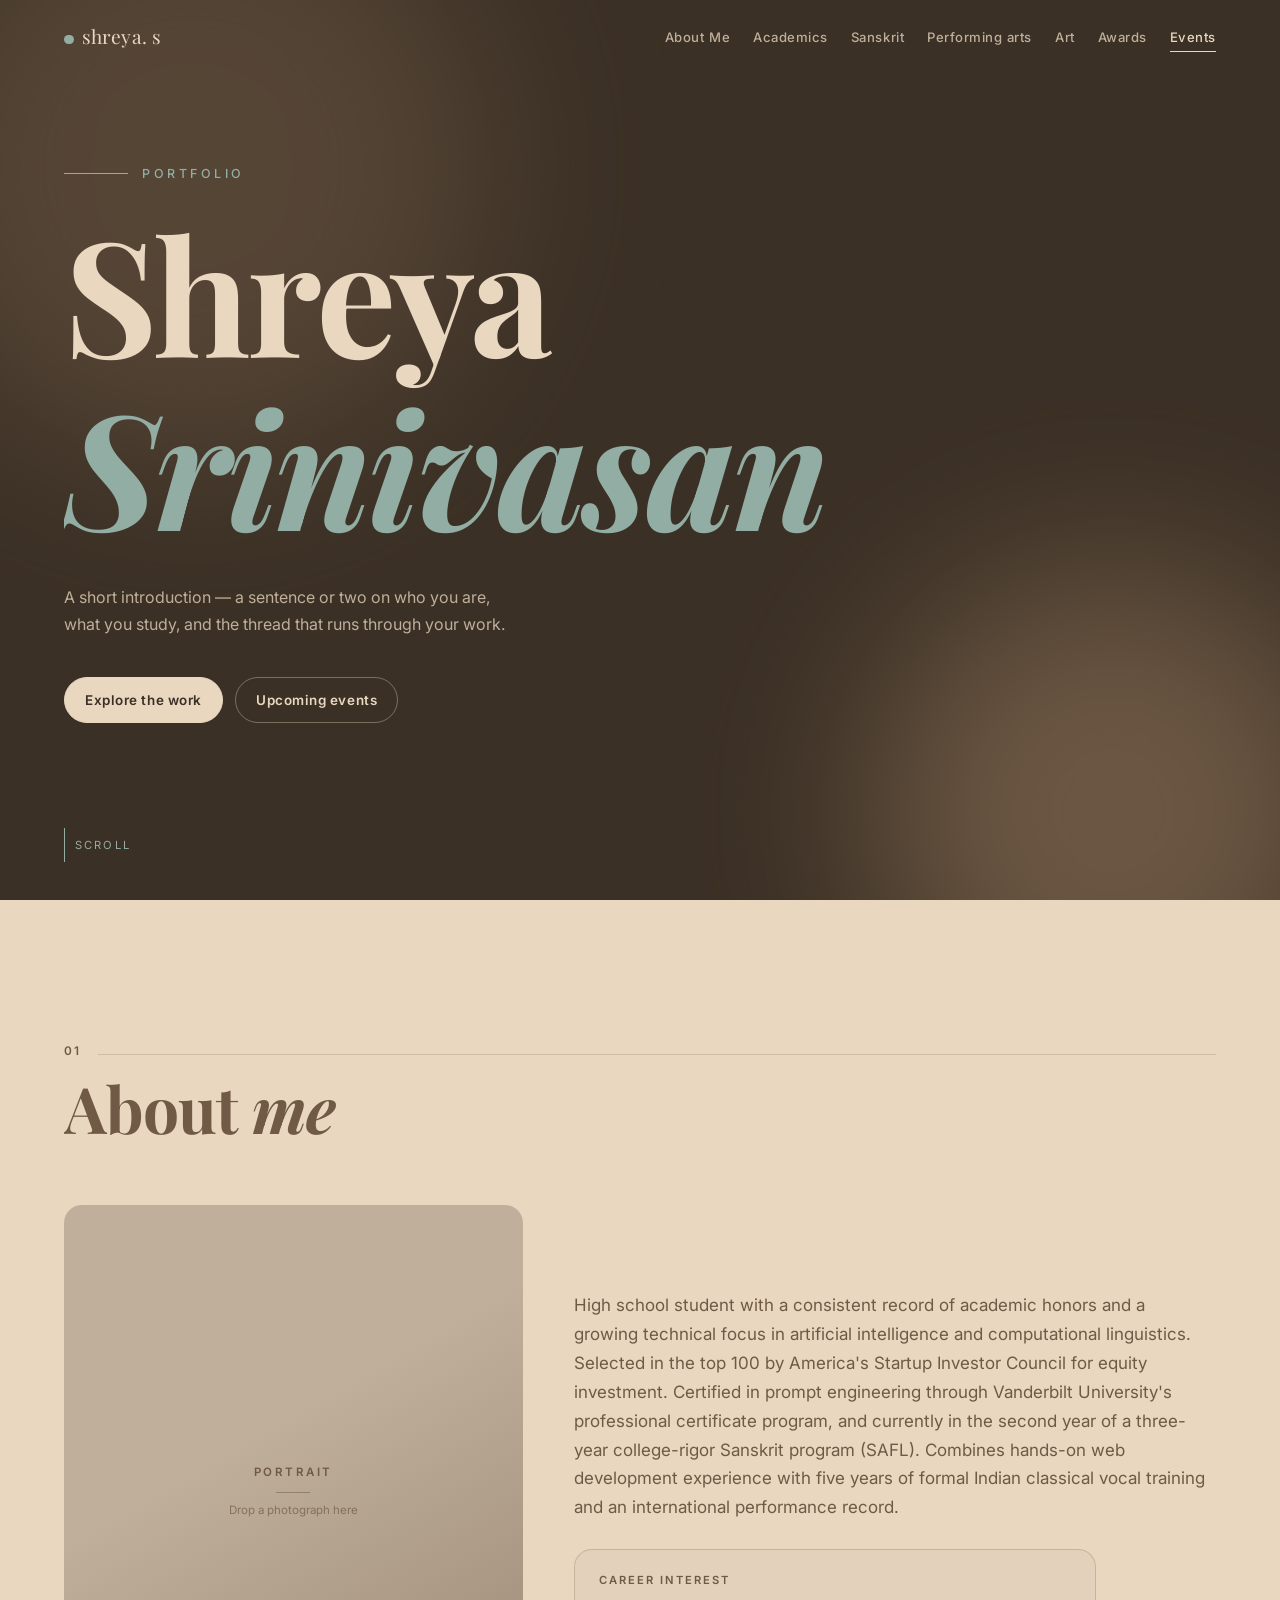
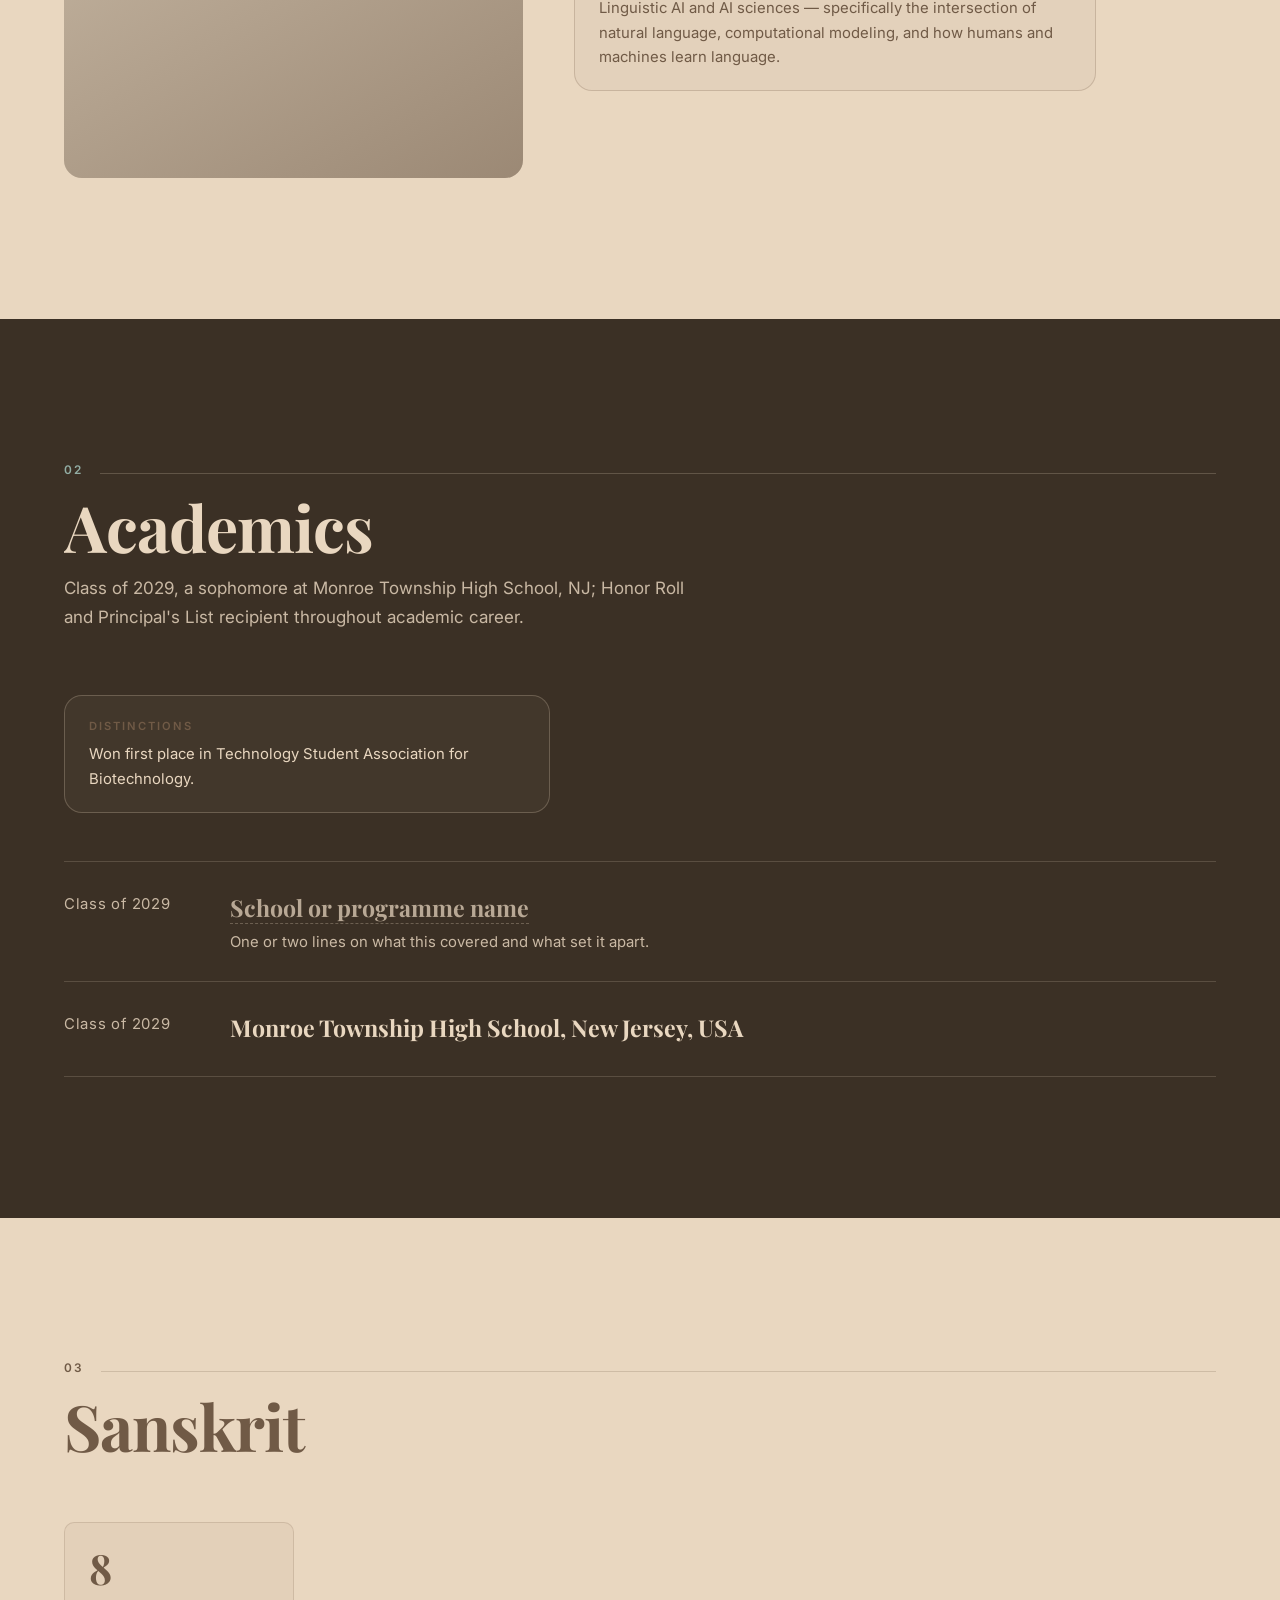
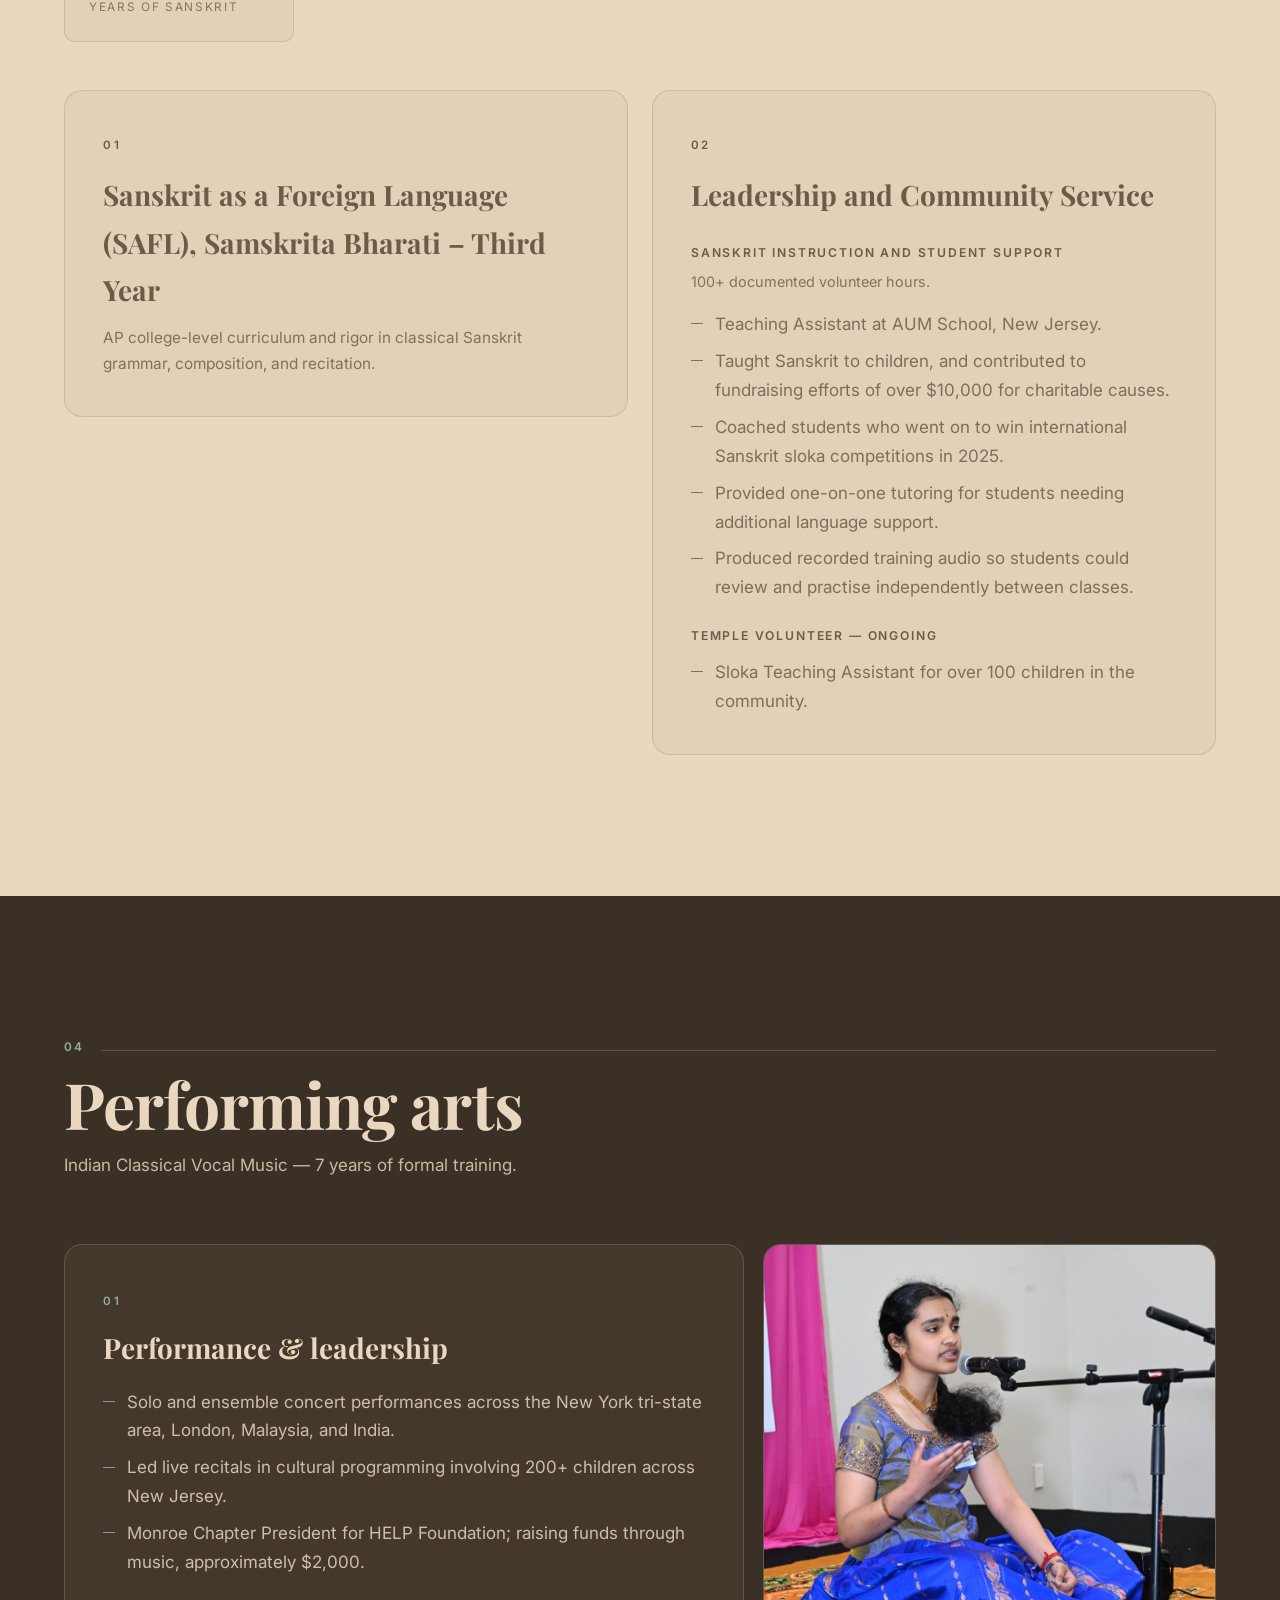
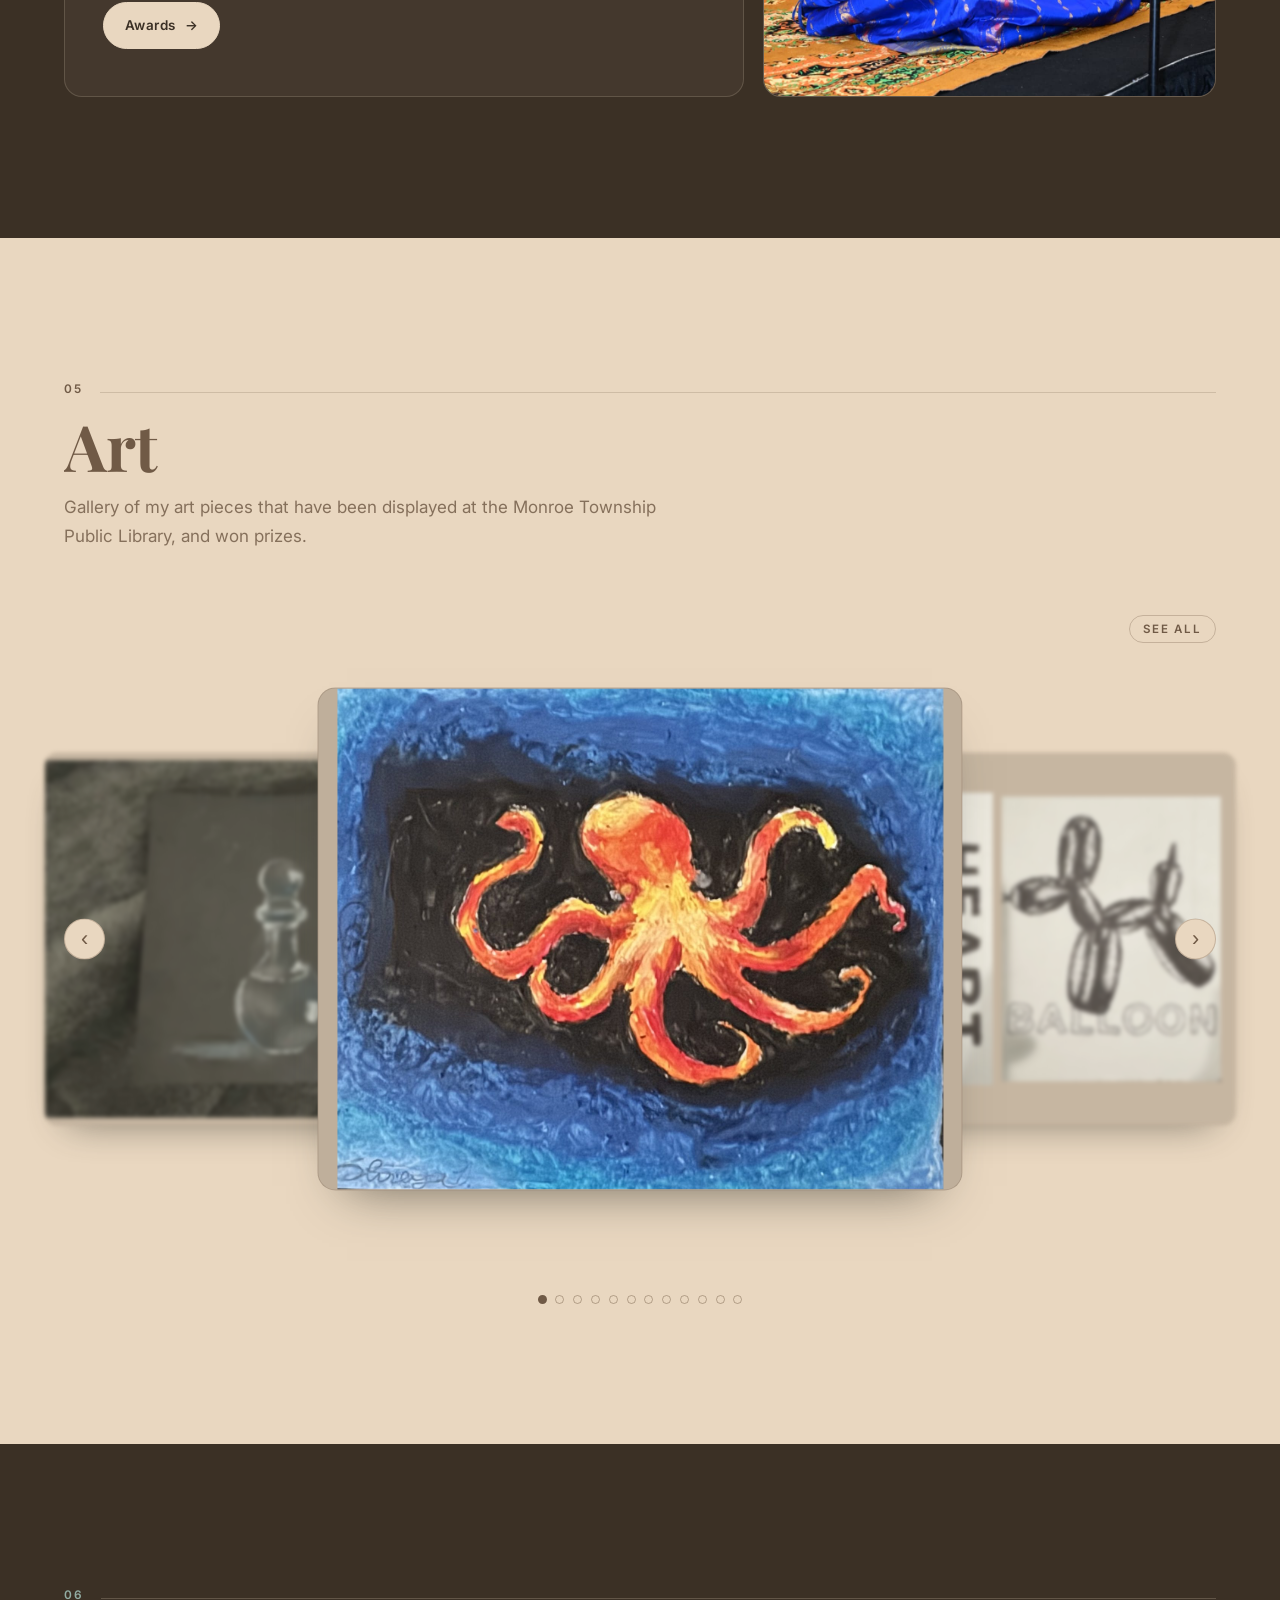
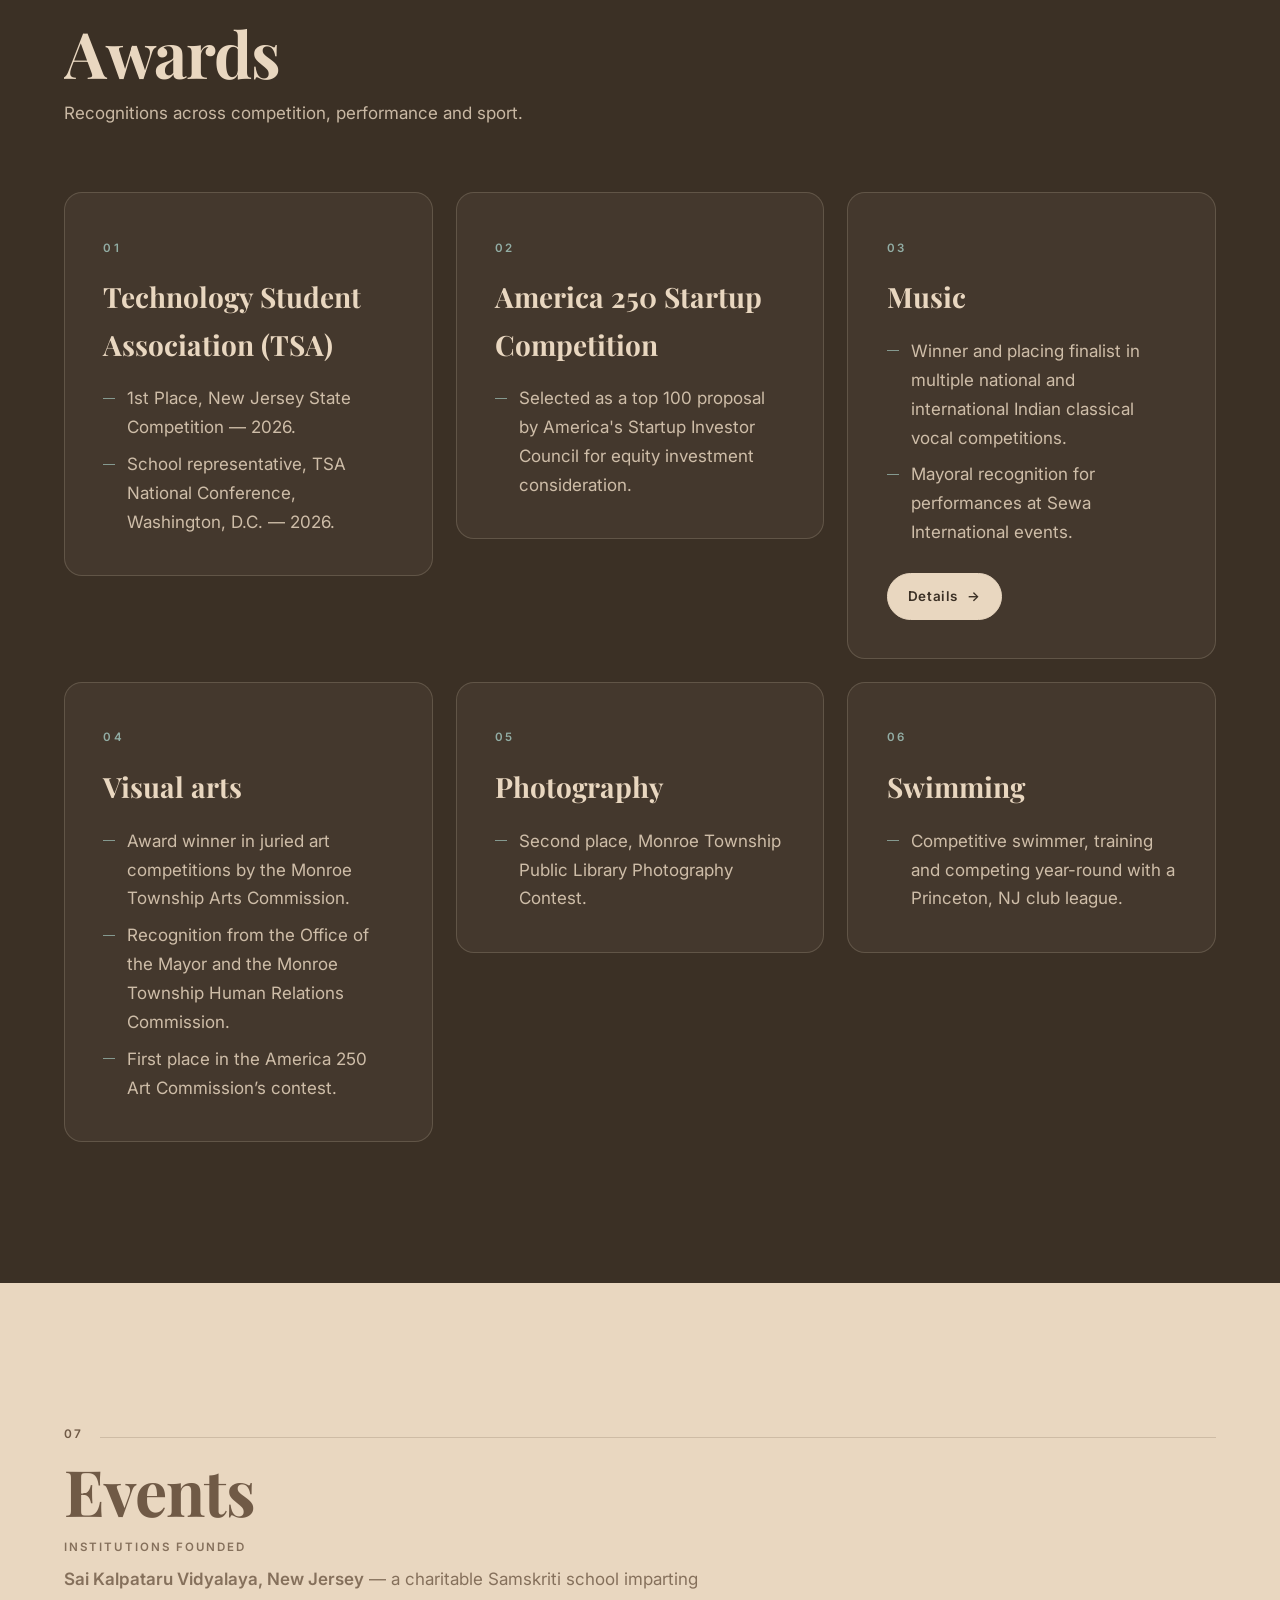
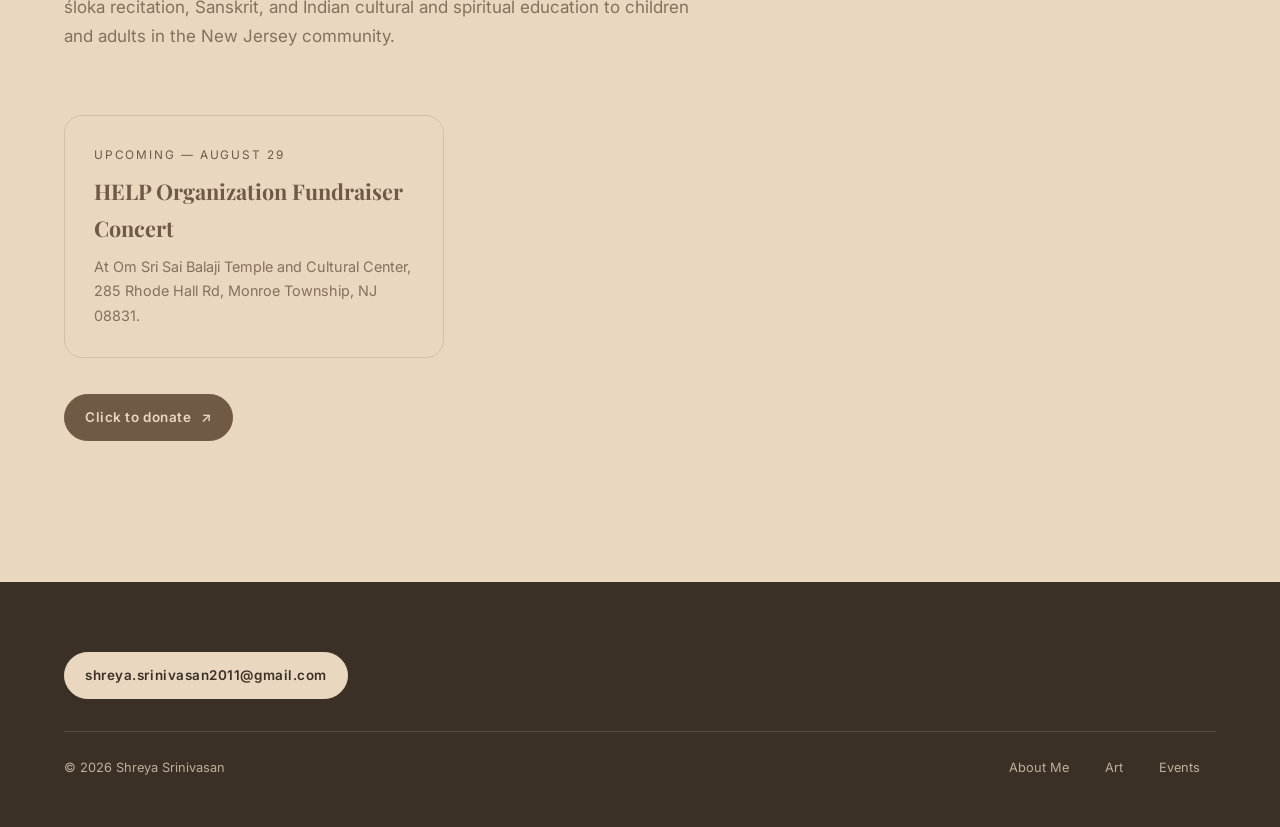
==== commit 75a9a753: "Add a music awards page, reached from Performing arts and Awards A sub-page for the competition reco" ====
--- a/index.html
+++ b/index.html
@@ -172,6 +172,9 @@
             <li>Monroe Chapter President for HELP Foundation; raising funds through
               music, approximately $2,000.</li>
           </ul>
+          <a class="btn btn-card" href="music-awards.html">
+            Awards <span aria-hidden="true">&#x2192;</span>
+          </a>
         </article>
         <figure class="frame frame-full reveal" style="--d:.09s">
           <img src="images/singing.jpg" alt="Shreya seated cross-legged on stage in a blue and gold silk sari, singing into a microphone during a classical vocal recital." loading="lazy" width="1066" height="1599">
@@ -293,6 +296,9 @@
               classical vocal competitions.</li>
             <li>Mayoral recognition for performances at Sewa International events.</li>
           </ul>
+          <a class="btn btn-card" href="music-awards.html">
+            Details <span aria-hidden="true">&#x2192;</span>
+          </a>
         </article>
         <article class="card reveal" style="--d:.18s">
           <span class="card-no">04</span>
--- a/main.css
+++ b/main.css
@@ -142,6 +142,10 @@
   to   { transform: translate3d(4vw, 3vw, 0) scale(1.18); }
 }
 .hero > * { position: relative; z-index: 1; }
+/* a sub-page hero speaks the same language at a lower pitch: no full
+   viewport to scroll past before the content starts */
+.hero-sub { min-height: auto; padding-bottom: calc(var(--band) * .6); }
+.hero-sub .hero-name { font-size: clamp(2.6rem, 8vw, 6.5rem); }
 
 .hero-kicker {
   display: flex; align-items: center; gap: .9rem;
@@ -217,6 +221,9 @@
 .band-paper .btn { --bg: var(--cocoa); --fg: var(--wheat); border-color: var(--cocoa); }
 .band-paper .btn::before { background: var(--ink); }
 .btn-donate { margin-top: clamp(1.5rem, 3vw, 2.25rem); }
+/* a button sitting inside a card: spaced off the list above it, and held to
+   its own width so a flex card doesn't stretch it across the box */
+.btn-card { margin-top: clamp(1.1rem, 2vw, 1.6rem); align-self: start; }
 
 /* visually hidden, still read aloud */
 .sr-only {
@@ -506,6 +513,156 @@
     display: flex; flex-direction: column; justify-content: center;
   }
 }
+
+/* ── horizontal timeline rail ─────────────────────────────
+   A scroll container is the whole mechanism: snap points do the
+   stopping, the arrows just call scrollBy. With JS off it is still
+   a scrollable, keyboard-reachable list.
+   Entries alternate above and below a shared spine, each hanging off
+   it by a short stem so the zigzag still reads as one line. */
+.rail-wrap { --rail-gap: clamp(1rem, 2vw, 1.6rem); }
+.rail-bar { display: flex; justify-content: flex-end; margin-bottom: clamp(.9rem, 1.8vw, 1.3rem); }
+.rail-nav { display: flex; gap: .5rem; }
+.rail-arrow {
+  width: clamp(38px, 3.2vw, 44px); aspect-ratio: 1; border-radius: 50%;
+  display: grid; place-items: center; cursor: pointer; padding: 0;
+  border: 1px solid color-mix(in srgb, currentColor 28%, transparent);
+  background: transparent; color: inherit;
+  font-size: 1.05rem; line-height: 1;
+  transition: transform .4s var(--slow), background-color .35s var(--ease),
+              color .35s var(--ease), opacity .3s var(--ease);
+}
+.rail-arrow:hover, .rail-arrow:focus-visible {
+  background: var(--accent); border-color: var(--accent);
+  color: var(--paper); transform: scale(1.06);
+}
+.band-ink .rail-arrow:hover, .band-ink .rail-arrow:focus-visible { color: var(--ink); }
+/* at either end the arrow stays in place but reads as spent */
+.rail-arrow[disabled] { opacity: .28; cursor: default; transform: none; }
+.rail-arrow[disabled]:hover {
+  background: transparent; color: inherit;
+  border-color: color-mix(in srgb, currentColor 28%, transparent);
+}
+
+.rail {
+  --spine: 3.25rem;             /* the clear band the line runs through */
+  list-style: none; display: grid;
+  grid-auto-flow: column; grid-auto-columns: minmax(248px, 306px);
+  grid-template-rows: 1fr var(--spine) 1fr;
+  gap: 0 var(--rail-gap);
+  overflow-x: auto; overscroll-behavior-x: contain;
+  scroll-snap-type: x mandatory; scroll-behavior: smooth;
+  /* room for the hover lift and the marker ring, which would otherwise be
+     clipped by the scroll container */
+  padding: 6px 0 10px;
+  scrollbar-width: none;
+}
+.rail::-webkit-scrollbar { display: none; }
+@media (prefers-reduced-motion: reduce) { .rail { scroll-behavior: auto; } }
+
+.milestone { position: relative; scroll-snap-align: start; }
+.milestone:nth-child(odd)  { grid-row: 1; align-self: end; }
+.milestone:nth-child(even) { grid-row: 3; align-self: start; }
+/* each entry is pinned to its own column. Auto-placement will not do this:
+   with a definite row it packs the top entries and the bottom entries into
+   columns independently, which lands them as two rows rather than a zigzag. */
+.milestone:nth-child(1) { grid-column: 1; }
+.milestone:nth-child(2) { grid-column: 2; }
+.milestone:nth-child(3) { grid-column: 3; }
+.milestone:nth-child(4) { grid-column: 4; }
+.milestone:nth-child(5) { grid-column: 5; }
+.milestone:nth-child(6) { grid-column: 6; }
+.milestone:nth-child(7) { grid-column: 7; }
+.milestone:nth-child(8) { grid-column: 8; }
+.milestone:nth-child(9) { grid-column: 9; }
+.milestone:nth-child(10) { grid-column: 10; }
+.milestone:nth-child(11) { grid-column: 11; }
+.milestone:nth-child(12) { grid-column: 12; }
+.milestone:nth-child(13) { grid-column: 13; }
+.milestone:nth-child(14) { grid-column: 14; }
+.milestone:nth-child(15) { grid-column: 15; }
+.milestone:nth-child(16) { grid-column: 16; }
+
+/* the entry itself, built like the cards elsewhere on the site so it reads
+   as an object on the line rather than loose text beside it */
+.milestone-card {
+  border-radius: var(--r); overflow: hidden;
+  border: 1px solid color-mix(in srgb, currentColor 18%, transparent);
+  background: color-mix(in srgb, currentColor 5%, transparent);
+  transition: transform .5s var(--slow), border-color .4s var(--ease),
+              background-color .4s var(--ease);
+}
+.milestone:hover .milestone-card {
+  transform: translateY(-4px);
+  border-color: color-mix(in srgb, currentColor 34%, transparent);
+  background: color-mix(in srgb, currentColor 8%, transparent);
+}
+.milestone-shot {
+  position: relative; aspect-ratio: 16/10;
+  background: color-mix(in srgb, currentColor 7%, transparent);
+  border-bottom: 1px solid color-mix(in srgb, currentColor 12%, transparent);
+}
+.milestone-shot img { position: absolute; inset: 0; width: 100%; height: 100%; object-fit: cover; }
+.milestone-body { padding: clamp(1rem, 1.7vw, 1.3rem); }
+.milestone-when {
+  font-size: .72rem; font-weight: 600;
+  letter-spacing: .18em; text-transform: uppercase;
+  color: var(--accent);
+}
+.milestone-body h3 {
+  margin-top: .45rem; font-family: var(--display);
+  font-size: clamp(1.15rem, 1.9vw, 1.45rem); font-weight: 700; line-height: 1.18;
+}
+.milestone-body h3 + p { margin-top: .45rem; font-size: .92rem; opacity: .8; }
+
+/* the spine: each entry carries its own segment, extended across the gap so
+   the line reads as continuous while the items stay independently snapped */
+.milestone::before {
+  content: ""; position: absolute; left: 0;
+  width: calc(100% + var(--rail-gap)); height: 1px;
+  background: color-mix(in srgb, currentColor 30%, transparent);
+}
+.milestone:nth-child(odd)::before  { bottom: calc(var(--spine) / -2); }
+.milestone:nth-child(even)::before { top:    calc(var(--spine) / -2); }
+.milestone:last-child::before { width: 100%; }
+
+/* stem plus marker, reaching from the card down (or up) to the spine */
+.milestone-mark {
+  position: absolute; left: 50%; width: 1px;
+  height: calc(var(--spine) / 2);
+  background: color-mix(in srgb, currentColor 30%, transparent);
+}
+.milestone-mark::after {
+  content: ""; position: absolute; left: 50%; margin-left: -5.5px;
+  width: 11px; height: 11px; border-radius: 50%;
+  background: var(--accent); box-shadow: 0 0 0 3px var(--paper);
+  transition: transform .35s var(--slow), background-color .35s var(--ease);
+}
+.band-ink .milestone-mark::after { box-shadow: 0 0 0 3px var(--ink); }
+.milestone:nth-child(odd)  .milestone-mark { top: 100%; }
+.milestone:nth-child(even) .milestone-mark { bottom: 100%; }
+.milestone:nth-child(odd)  .milestone-mark::after { top:    calc(100% - 5.5px); }
+.milestone:nth-child(even) .milestone-mark::after { bottom: calc(100% - 5.5px); }
+.milestone:hover .milestone-mark::after { transform: scale(1.25); }
+
+/* narrow: a phone has no height to spare for the stagger, so every entry
+   drops below one shared line */
+@media (max-width: 620px) {
+  .rail { grid-template-rows: auto; grid-auto-columns: minmax(236px, 74vw); }
+  .milestone:nth-child(odd), .milestone:nth-child(even) {
+    grid-row: 1; align-self: start; padding-top: calc(var(--spine) / 2);
+  }
+  .milestone:nth-child(odd)::before, .milestone:nth-child(even)::before {
+    top: 0; bottom: auto;
+  }
+  .milestone:nth-child(odd) .milestone-mark,
+  .milestone:nth-child(even) .milestone-mark {
+    top: 0; bottom: auto; left: 1.5rem; height: calc(var(--spine) / 2);
+  }
+  .milestone:nth-child(odd) .milestone-mark::after,
+  .milestone:nth-child(even) .milestone-mark::after { top: -5.5px; bottom: auto; }
+}
+
 .head-list:first-child { margin-top: 0; }
 .card .head-list { margin-top: 1rem; }
 
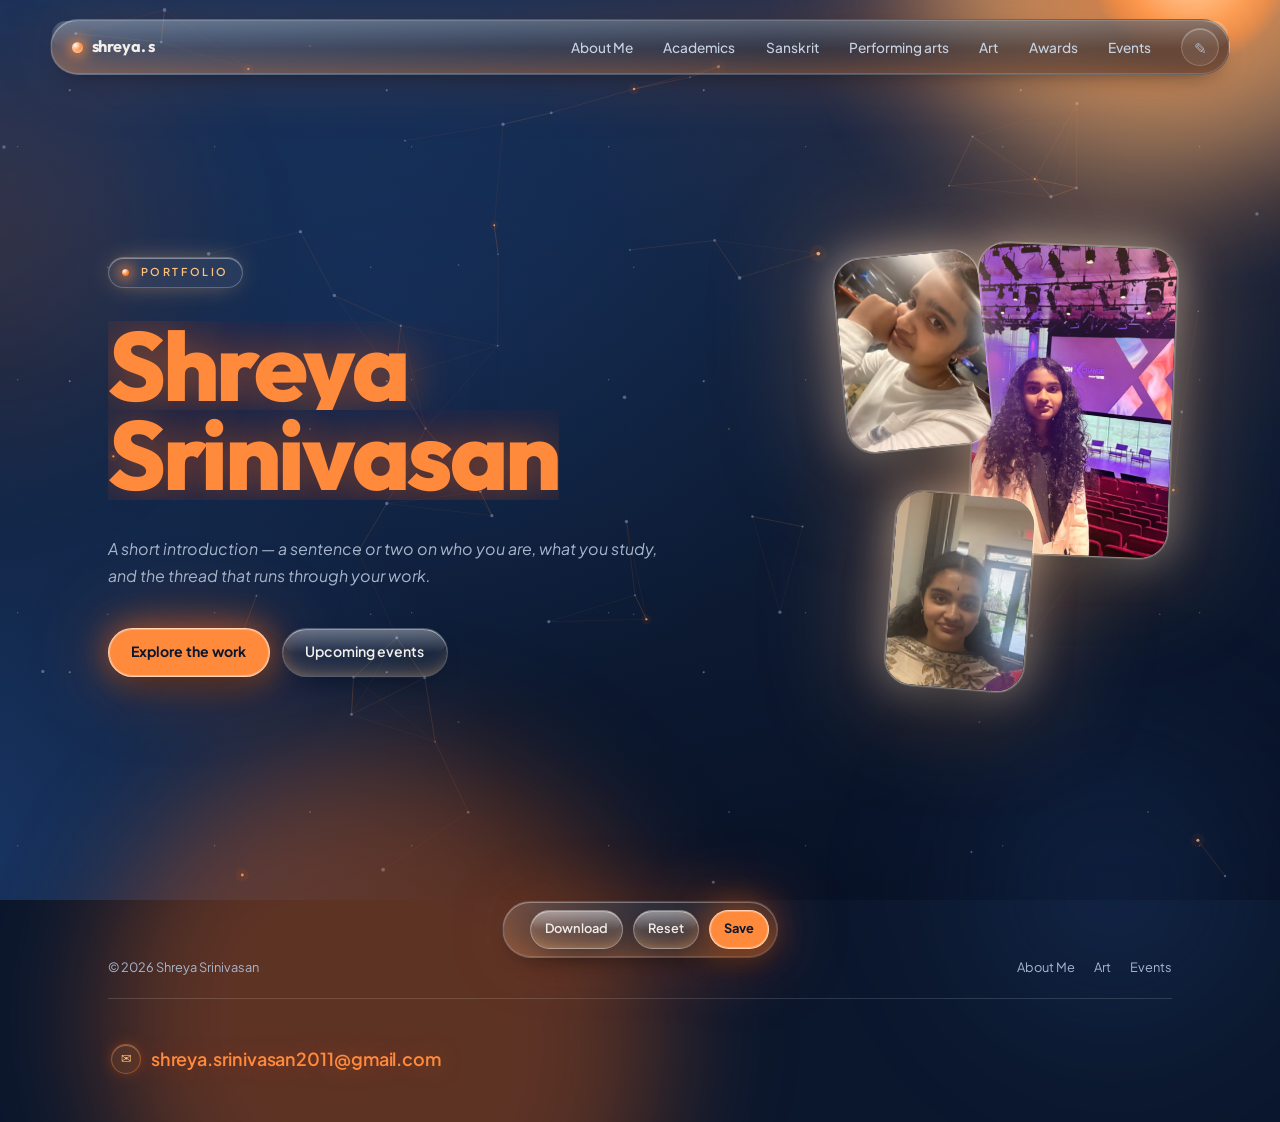
==== commit 2851735d: "Split into one page per section, and re-theme to the night scheme Each of the seven sections now has" ====
--- a/index.html
+++ b/index.html
@@ -5,29 +5,40 @@
 <meta name="viewport" content="width=device-width, initial-scale=1">
 <title>Shreya Srinivasan</title>
 <meta name="description" content="Portfolio of Shreya Srinivasan — academics, Sanskrit, performing arts, art, awards and events.">
+<meta name="theme-color" content="#0B172D">
 <link rel="preconnect" href="https://fonts.googleapis.com">
 <link rel="preconnect" href="https://fonts.gstatic.com" crossorigin>
-<link href="https://fonts.googleapis.com/css2?family=Playfair+Display:ital,wght@0,400;0,700;1,400;1,700&family=Inter:wght@300;400;500;600&display=swap" rel="stylesheet">
+<link href="https://fonts.googleapis.com/css2?family=Outfit:wght@400;500;600;700;800&family=Plus+Jakarta+Sans:wght@300;400;500;600;700&display=swap" rel="stylesheet">
 <link rel="stylesheet" href="main.css">
-<link rel="icon" href="data:image/svg+xml,<svg xmlns='http://www.w3.org/2000/svg' viewBox='0 0 100 100'><circle cx='50' cy='50' r='42' fill='%23878568'/></svg>">
+<link rel="icon" href="data:image/svg+xml,<svg xmlns='http://www.w3.org/2000/svg' viewBox='0 0 100 100'><defs><radialGradient id='g' cx='34%25' cy='30%25'><stop offset='0' stop-color='%23ffffff'/><stop offset='.45' stop-color='%23F2D1C8'/><stop offset='1' stop-color='%2375889C'/></radialGradient></defs><circle cx='50' cy='50' r='42' fill='url(%23g)'/></svg>">
 </head>
 <body>
 
+<div class="sky" aria-hidden="true"></div>
+<canvas class="neurons" aria-hidden="true"></canvas>
+<div class="aurora" aria-hidden="true"><i></i><i></i><i></i><i></i></div>
+<div class="shooting" aria-hidden="true">
+  <i style="--t:12%;--l:78%;--delay:1s;--dur:9s;--dist:1150px;--tail:230px"></i>
+  <i style="--t:4%;--l:96%;--delay:5.5s;--dur:11s;--dist:1400px;--tail:280px"></i>
+  <i style="--t:34%;--l:88%;--delay:9s;--dur:13s;--dist:980px;--tail:180px"></i>
+  <i style="--t:-2%;--l:52%;--delay:15s;--dur:17s;--dist:1250px;--tail:250px"></i>
+</div>
 <div class="progress" aria-hidden="true"></div>
 
 <header class="nav" id="nav">
-  <a class="brand" href="#top"><i></i>shreya. s</a>
+  <a class="brand" href="index.html"><i></i>shreya. s</a>
   <nav aria-label="Sections">
     <ul class="nav-links" id="navLinks">
-      <li><a href="#about">About Me</a></li>
-      <li><a href="#academics">Academics</a></li>
-      <li><a href="#sanskrit">Sanskrit</a></li>
-      <li><a href="#performing-arts">Performing arts</a></li>
-      <li><a href="#art">Art</a></li>
-      <li><a href="#awards">Awards</a></li>
-      <li><a href="#events">Events</a></li>
+      <li><a href="about.html">About Me</a></li>
+      <li><a href="academics.html">Academics</a></li>
+      <li><a href="sanskrit.html">Sanskrit</a></li>
+      <li><a href="performing-arts.html">Performing arts</a></li>
+      <li><a href="art.html">Art</a></li>
+      <li><a href="awards.html">Awards</a></li>
+      <li><a href="events.html">Events</a></li>
     </ul>
   </nav>
+  <button class="key" id="key" type="button" data-on="0" aria-label="Edit this page">&#x270E;</button>
   <button class="burger" id="burger" aria-label="Menu" aria-expanded="false" aria-controls="navLinks">
     <span></span><span></span><span></span>
   </button>
@@ -36,345 +47,76 @@
 <main id="top">
 
   <!-- ── hero ── -->
-  <section class="hero">
-    <p class="hero-kicker">Portfolio</p>
-    <h1 class="hero-name">
-      <span><i>Shreya</i></span>
-      <span><i>Srinivasan</i></span>
-    </h1>
-    <p class="hero-lede ph">A short introduction — a sentence or two on who you are,
-      what you study, and the thread that runs through your work.</p>
-    <div class="hero-actions">
-      <a class="btn" href="#about">Explore the work</a>
-      <a class="btn btn-ghost" href="#events">Upcoming events</a>
+  <section class="hero hero-split">
+    <div class="hero-copy">
+      <p class="hero-kicker" data-edit="index.portfolio">Portfolio</p>
+      <h1 class="hero-name">
+        <span><i>Shreya</i></span>
+        <span><i>Srinivasan</i></span>
+      </h1>
+      <p class="hero-lede ph" data-edit="index.a-short-introduction-a-sentence-or-two">A short introduction — a sentence or two on who you are,
+        what you study, and the thread that runs through your work.</p>
+      <div class="hero-actions">
+        <a class="btn btn-solid" href="about.html">Explore the work</a>
+        <a class="btn btn-ghost" href="events.html">Upcoming events</a>
+      </div>
     </div>
-    <span class="scroll-cue" aria-hidden="true"><i></i>Scroll</span>
-  </section>
-
-  <!-- ── about me ── -->
-  <section class="band band-paper" id="about">
-    <div class="wrap">
-      <div class="head reveal">
-        <div class="head-row"><span class="head-no">01</span><span class="head-rule"></span></div>
-        <h2>About <em>me</em></h2>
-      </div>
-      <div class="about">
-        <figure class="portrait reveal">
-          <div class="slot"><b>Portrait</b><i></i><small>Drop a photograph here</small></div>
-        </figure>
-        <div class="about-copy reveal" style="--d:.1s">
-          <p>High school student with a consistent record of academic honors and a
-            growing technical focus in artificial intelligence and computational
-            linguistics. Selected in the top 100 by America's Startup Investor Council
-            for equity investment. Certified in prompt engineering through Vanderbilt
-            University's professional certificate program, and currently in the second
-            year of a three-year college-rigor Sanskrit program (SAFL). Combines
-            hands-on web development experience with five years of formal Indian
-            classical vocal training and an international performance record.</p>
-
-          <p class="fact">
-            <b>Career interest</b>
-            Linguistic AI and AI sciences &mdash; specifically the intersection of
-            natural language, computational modeling, and how humans and machines
-            learn language.
-          </p>
-        </div>
-      </div>
+    <div class="hero-collage">
+      <figure class="collage-a">
+        <img src="images/portrait.jpg" alt="Shreya standing in a theatre auditorium in a cream blazer, with a TechXchange stage screen lit purple behind her." width="618" height="1100">
+      </figure>
+      <figure class="collage-c">
+        <img src="images/portrait-3.jpg" alt="Shreya resting her chin on her hand in a white sweatshirt, close up, with coloured lights blurred behind her." width="600" height="800" loading="lazy">
+      </figure>
+      <figure class="collage-b">
+        <img src="images/portrait-2.jpg" alt="Shreya smiling in a cream kalamkari-print kurta, in a hall with glass doors onto a garden behind her." width="601" height="900" loading="lazy">
+      </figure>
     </div>
   </section>
 
-  <!-- ── academics ── -->
-  <section class="band band-ink" id="academics">
-    <div class="wrap">
-      <div class="head reveal">
-        <div class="head-row"><span class="head-no">02</span><span class="head-rule"></span></div>
-        <h2>Academics</h2>
-        <p>Class of 2029, a sophomore at Monroe Township High School, NJ; Honor Roll
-          and Principal's List recipient throughout academic career.</p>
-      </div>
-      <p class="fact reveal" style="--d:.08s">
-        <b>Distinctions</b>
-        Won first place in Technology Student Association for Biotechnology.
-      </p>
-      <ol class="timeline reveal" style="--d:.16s">
-        <li class="entry">
-          <p class="entry-when">Class of 2029</p>
-          <h3 class="ph">School or programme name</h3>
-          <p class="ph">One or two lines on what this covered and what set it apart.</p>
-        </li>
-        <li class="entry">
-          <p class="entry-when">Class of 2029</p>
-          <h3>Monroe Township High School, New Jersey, USA</h3>
-        </li>
-      </ol>
-    </div>
-  </section>
-
-  <!-- ── sanskrit ── -->
-  <section class="band band-paper" id="sanskrit">
-    <div class="wrap">
-      <div class="head reveal">
-        <div class="head-row"><span class="head-no">03</span><span class="head-rule"></span></div>
-        <h2>Sanskrit</h2>
-      </div>
-      <ul class="stats reveal" style="--d:.06s">
-        <li class="stat"><b>8</b><span>Years of Sanskrit</span></li>
-      </ul>
-      <div class="cards">
-        <article class="card reveal"><span class="card-no">01</span>
-          <h3>Sanskrit as a Foreign Language (SAFL), Samskrita Bharati &ndash; Third Year</h3>
-          <p>AP college-level curriculum and rigor in classical Sanskrit grammar,
-            composition, and recitation.</p></article>
-        <article class="card reveal" style="--d:.09s">
-          <span class="card-no">02</span>
-          <h3>Leadership and Community Service</h3>
-
-          <h4>Sanskrit instruction and student support</h4>
-          <p class="sub-note">100+ documented volunteer hours.</p>
-          <ul class="head-list">
-            <li>Teaching Assistant at AUM School, New Jersey.</li>
-            <li>Taught Sanskrit to children, and contributed to fundraising efforts of
-              over $10,000 for charitable causes.</li>
-            <li>Coached students who went on to win international Sanskrit sloka
-              competitions in 2025.</li>
-            <li>Provided one-on-one tutoring for students needing additional language
-              support.</li>
-            <li>Produced recorded training audio so students could review and practise
-              independently between classes.</li>
-          </ul>
-
-          <h4>Temple volunteer &mdash; ongoing</h4>
-          <ul class="head-list">
-            <li>Sloka Teaching Assistant for over 100 children in the community.</li>
-          </ul>
-        </article>
-      </div>
-    </div>
-  </section>
-
-  <!-- ── performing arts ── -->
-  <section class="band band-ink" id="performing-arts">
-    <div class="wrap">
-      <div class="head reveal">
-        <div class="head-row"><span class="head-no">04</span><span class="head-rule"></span></div>
-        <h2>Performing arts</h2>
-        <p>Indian Classical Vocal Music &mdash; 7 years of formal training.</p>
-      </div>
-      <div class="media">
-        <article class="card card-center reveal">
-          <span class="card-no">01</span>
-          <h3>Performance &amp; leadership</h3>
-          <ul class="head-list">
-            <li>Solo and ensemble concert performances across the New York tri-state
-              area, London, Malaysia, and India.</li>
-            <li>Led live recitals in cultural programming involving 200+ children
-              across New Jersey.</li>
-            <li>Monroe Chapter President for HELP Foundation; raising funds through
-              music, approximately $2,000.</li>
-          </ul>
-          <a class="btn btn-card" href="music-awards.html">
-            Awards <span aria-hidden="true">&#x2192;</span>
-          </a>
-        </article>
-        <figure class="frame frame-full reveal" style="--d:.09s">
-          <img src="images/singing.jpg" alt="Shreya seated cross-legged on stage in a blue and gold silk sari, singing into a microphone during a classical vocal recital." loading="lazy" width="1066" height="1599">
-        </figure>
-      </div>
-    </div>
-  </section>
-
-  <!-- ── art ── -->
-  <section class="band band-paper" id="art">
-    <div class="wrap">
-      <div class="head reveal">
-        <div class="head-row"><span class="head-no">05</span><span class="head-rule"></span></div>
-        <h2>Art</h2>
-        <p>Gallery of my art pieces that have been displayed at the Monroe Township
-          Public Library, and won prizes.</p>
-      </div>
-      <div class="stage reveal" style="--d:.08s">
-        <button class="see-all" id="seeAll" type="button" aria-expanded="false">See all</button>
-
-        <!-- every artwork at once -->
-        <div class="grid-view" id="gridView" hidden></div>
-
-        <div class="showcase">
-          <div class="track">
-            <figure class="slide">
-              <img src="images/work-1.jpg" alt="Painting of an orange octopus with curling tentacles against a black and deep blue background." loading="lazy" width="1600" height="1323">
-              <figcaption class="slide-label ph">Work 1</figcaption>
-            </figure>
-            <figure class="slide">
-              <div class="slide-pair">
-                <img src="images/work-2.jpg" alt="Ink drawing of an anatomical heart, hand-lettered with the word HEART." loading="lazy">
-                <img src="images/work-3.jpg" alt="Ink drawing of a balloon dog, hand-lettered with the word BALLOON." loading="lazy">
-              </div>
-              <figcaption class="slide-label ph">Work 2</figcaption>
-            </figure>
-            <figure class="slide">
-              <div class="slide-pair">
-                <img src="images/work-4a.jpg" alt="Ink drawing of a frog, hand-lettered with the word FROG." loading="lazy">
-                <img src="images/work-4b.jpg" alt="Ink drawing of a stack of dice, hand-lettered with the word DICE." loading="lazy">
-              </div>
-              <figcaption class="slide-label ph">Work 3</figcaption>
-            </figure>
-            <figure class="slide">
-              <img src="images/d1.jpg" alt="Coloured-pencil study of a silver and red gift bow." loading="lazy">
-              <figcaption class="slide-label ph">Work 4</figcaption>
-            </figure>
-            <figure class="slide">
-              <img src="images/d2.jpg" alt="Coloured-pencil drawing of a red satin bow in a sketchbook, pencils alongside." loading="lazy">
-              <figcaption class="slide-label ph">Work 5</figcaption>
-            </figure>
-            <figure class="slide">
-              <img src="images/d3.jpg" alt="Coloured-pencil drawing of a purple scrunchie in a sketchbook, pencils alongside." loading="lazy">
-              <figcaption class="slide-label ph">Work 6</figcaption>
-            </figure>
-            <figure class="slide">
-              <img src="images/d4.jpg" alt="Coloured-pencil drawing of a red and white mushroom in a sketchbook." loading="lazy">
-              <figcaption class="slide-label ph">Work 7</figcaption>
-            </figure>
-            <figure class="slide">
-              <img src="images/d5.jpg" alt="Graphite drawing of a balloon dog, pens and eraser alongside." loading="lazy">
-              <figcaption class="slide-label ph">Work 8</figcaption>
-            </figure>
-            <figure class="slide">
-              <img src="images/d6.jpg" alt="Charcoal sketchbook page of a dancer, musical notes and a cat, lettered MUSIC." loading="lazy">
-              <figcaption class="slide-label ph">Work 9</figcaption>
-            </figure>
-            <figure class="slide">
-              <img src="images/d7.jpg" alt="Graphite study of a violin, close on the f-holes." loading="lazy">
-              <figcaption class="slide-label ph">Work 10</figcaption>
-            </figure>
-            <figure class="slide">
-              <img src="images/d8.jpg" alt="Part-coloured drawing of a hibiscus flower with a paintbrush sweeping colour across it." loading="lazy">
-              <figcaption class="slide-label ph">Work 11</figcaption>
-            </figure>
-            <figure class="slide">
-              <img src="images/d9.jpg" alt="Graphite study of a glass perfume bottle on dark paper." loading="lazy">
-              <figcaption class="slide-label ph">Work 12</figcaption>
-            </figure>
-          </div>
-          <button class="arrow arrow-prev" type="button" aria-label="Previous artwork">&lsaquo;</button>
-          <button class="arrow arrow-next" type="button" aria-label="Next artwork">&rsaquo;</button>
-        </div>
-      </div>
-      <div class="dots" role="tablist" aria-label="Choose artwork"></div>
-    </div>
-  </section>
-
-  <!-- ── awards ── -->
-  <section class="band band-ink" id="awards">
-    <div class="wrap">
-      <div class="head reveal">
-        <div class="head-row"><span class="head-no">06</span><span class="head-rule"></span></div>
-        <h2>Awards</h2>
-        <p>Recognitions across competition, performance and sport.</p>
-      </div>
-      <div class="cards">
-        <article class="card reveal">
-          <span class="card-no">01</span>
-          <h3>Technology Student Association (TSA)</h3>
-          <ul class="head-list">
-            <li>1st Place, New Jersey State Competition &mdash; 2026.</li>
-            <li>School representative, TSA National Conference, Washington, D.C. &mdash; 2026.</li>
-          </ul>
-        </article>
-        <article class="card reveal" style="--d:.06s">
-          <span class="card-no">02</span>
-          <h3>America 250 Startup Competition</h3>
-          <ul class="head-list">
-            <li>Selected as a top 100 proposal by America's Startup Investor Council for
-              equity investment consideration.</li>
-          </ul>
-        </article>
-        <article class="card reveal" style="--d:.12s">
-          <span class="card-no">03</span>
-          <h3>Music</h3>
-          <ul class="head-list">
-            <li>Winner and placing finalist in multiple national and international Indian
-              classical vocal competitions.</li>
-            <li>Mayoral recognition for performances at Sewa International events.</li>
-          </ul>
-          <a class="btn btn-card" href="music-awards.html">
-            Details <span aria-hidden="true">&#x2192;</span>
-          </a>
-        </article>
-        <article class="card reveal" style="--d:.18s">
-          <span class="card-no">04</span>
-          <h3>Visual arts</h3>
-          <ul class="head-list">
-            <li>Award winner in juried art competitions by the Monroe Township Arts
-              Commission.</li>
-            <li>Recognition from the Office of the Mayor and the Monroe Township Human
-              Relations Commission.</li>
-            <li>First place in the America 250 Art Commission&rsquo;s contest.</li>
-          </ul>
-        </article>
-        <article class="card reveal" style="--d:.24s">
-          <span class="card-no">05</span>
-          <h3>Photography</h3>
-          <ul class="head-list">
-            <li>Second place, Monroe Township Public Library Photography Contest.</li>
-          </ul>
-        </article>
-        <article class="card reveal" style="--d:.30s">
-          <span class="card-no">06</span>
-          <h3>Swimming</h3>
-          <ul class="head-list">
-            <li>Competitive swimmer, training and competing year-round with a Princeton,
-              NJ club league.</li>
-          </ul>
-        </article>
-      </div>
-    </div>
-  </section>
-
-  <!-- ── events ── -->
-  <section class="band band-paper" id="events">
-    <div class="wrap">
-      <div class="head reveal">
-        <div class="head-row"><span class="head-no">07</span><span class="head-rule"></span></div>
-        <h2>Events</h2>
-        <p><span class="lede-label">Institutions founded</span>
-          <strong>Sai Kalpataru Vidyalaya, New Jersey</strong> &mdash; a charitable
-          Samskriti school imparting &#x15B;loka recitation, Sanskrit, and Indian
-          cultural and spiritual education to children and adults in the New Jersey
-          community.</p>
-      </div>
-      <div class="events">
-        <article class="event reveal">
-          <span class="event-date">Upcoming &mdash; August 29</span>
-          <h3>HELP Organization Fundraiser Concert</h3>
-          <p>At Om Sri Sai Balaji Temple and Cultural Center, 285 Rhode Hall Rd,
-            Monroe Township, NJ 08831.</p></article>
-      </div>
-
-      <a class="btn btn-donate reveal" style="--d:.08s"
-         href="https://www.gofundme.com/f/music-for-a-cause-help-foundations-children?cp_src=d"
-         target="_blank" rel="noopener noreferrer">
-        Click to donate <span aria-hidden="true">&#x2197;</span>
-        <span class="sr-only">(opens in a new tab)</span>
-      </a>
-    </div>
-  </section>
 
 </main>
 
 <footer class="foot">
   <div class="foot-in">
-    <a class="btn reveal" href="mailto:shreya.srinivasan2011@gmail.com">shreya.srinivasan2011@gmail.com</a>
     <div class="foot-row">
       <span>&copy; <span id="yr">2026</span> Shreya Srinivasan</span>
       <ul>
-        <li><a href="#about">About Me</a></li>
-        <li><a href="#art">Art</a></li>
-        <li><a href="#events">Events</a></li>
+        <li><a href="about.html">About Me</a></li>
+        <li><a href="art.html">Art</a></li>
+        <li><a href="events.html">Events</a></li>
       </ul>
     </div>
+    <a class="foot-mail" href="mailto:shreya.srinivasan2011@gmail.com">
+      <span class="foot-mail-icon" aria-hidden="true">&#9993;</span>
+      shreya.srinivasan2011@gmail.com
+    </a>
   </div>
 </footer>
 
+
+<div class="lock" id="lock" role="dialog" aria-modal="true" aria-labelledby="lockTitle">
+  <div class="lock-card">
+    <h2 id="lockTitle">Edit this page</h2>
+    <p>Enter the password to edit the text in place.</p>
+    <input id="lockPass" type="password" autocomplete="current-password" aria-label="Password">
+    <p class="lock-err" role="alert"></p>
+    <div class="lock-row">
+      <button class="btn lock-cancel" type="button">Cancel</button>
+      <button class="btn btn-solid lock-go" type="button">Unlock</button>
+    </div>
+  </div>
+</div>
+
+<div class="edit-bar" role="region" aria-label="Editing">
+  <span class="edit-status"></span>
+  <button class="btn edit-export" type="button">Download</button>
+  <button class="btn edit-reset" type="button">Reset</button>
+  <button class="btn btn-solid edit-save" type="button">Save</button>
+</div>
+
+<script src="neurons.js"></script>
 <script src="main.js"></script>
+<script src="editor.js"></script>
 </body>
 </html>
--- a/main.css
+++ b/main.css
@@ -1,671 +1,1020 @@
 /* ═══════════════════════════════════════════════════════════
-   SHREYA SRINIVASAN — portfolio
-   Palette: the five "Green" swatches, plus two derived ends.
-   The five are internally low-contrast (best pair is 5.02:1),
-   so a deeper ink and a lighter paper are derived from the two
-   extremes to give text somewhere to stand.
+   Shreya Srinivasan — clear glass, lit from a low sun
+   ───────────────────────────────────────────────────────────
+   One hue. Everything that is not the night is the sun: a
+   near-white core, an ember mid-tone, and a deep flare at the
+   edge of the glow. Type is a warm off-white; the only cool
+   value left is a neutral ash for secondary text, and it is
+   grey rather than blue so nothing competes with the sun.
+
+   The glass is clear, not frosted: no backdrop blur anywhere.
+   A pane is a thin tinted film, a bright rim, a specular
+   streak along its top edge, and a warm bloom underneath.
    ═══════════════════════════════════════════════════════════ */
 :root {
-  /* "Colors 1", as given:
-       Milky Coffee #9B7D61 · Roasted Peach #DAA38F · Whole Wheat #E9D7C0
-       Eucalyptus   #92ADA4 · Cream        #FED8A6
-     The best contrast pair among those five is 2.83:1, which carries no
-     body text, so the two ends are derived from Milky Coffee the way the
-     previous scheme derived its own. The Green version is kept at the
-     git tag `green-version`. */
-  --coffee: #9B7D61;   /* Milky Coffee, as given                        */
-  --rpeach: #DAA38F;   /* Roasted Peach, as given -- 5.88 on ink        */
-  --wheat:  #E9D7C0;   /* Whole Wheat, as given   -- 9.14 on ink        */
-  --accent: #92ADA4;   /* Eucalyptus, as given    -- 5.34 on ink        */
-  --cream:  #FED8A6;   /* Cream, as given         -- 9.53 on ink        */
-
-  --cocoa:  #705A46;   /* derived: coffee deepened -- 4.61 on paper     */
-  --taupe:  #BFAF9B;   /* derived: wheat over ink  -- 6.00 on ink       */
-
-  --ink:    #3B3025;   /* derived: coffee -> black, the dark ground     */
-  --paper:  #E9D7C0;   /* Whole Wheat itself, the light ground          */
-
-  --display: "Playfair Display", Georgia, serif;
-  --ui:      "Inter", system-ui, -apple-system, sans-serif;
-
-  --gut:  clamp(1.25rem, 5vw, 5rem);
-  --band: clamp(4.5rem, 11vw, 10rem);
-
-  --ease:  cubic-bezier(.22, .9, .28, 1);
-  --slow:  cubic-bezier(.16, 1, .3, 1);
-
-  --r:    18px;
-  --r-sm: 10px;
+  /* the light */
+  --gold:  #FFC07A;   /* the sun, softened    -- 11.8 on --night-2 */
+  --ember: #FF8A3C;   /* the sun, mid         --  8.1 on --night-2 */
+  --flare: #FF6A16;   /* the sun, at its edge --  6.4 on --night-2 */
+
+  /* the night — a deep blue, so the ground reads as sky rather than
+     as an absence of light, and the orange has a true complement */
+  --void:    #071023;
+  --night:   #0B172D;
+  --night-2: #12213C;
+
+  /* type */
+  --ink:      #F2EEE9; /* warm off-white -- 14.6 on --night-2 */
+  --ink-soft: #A7B6CD; /* blue-grey      --  7.4 on --night-2 */
+  --slate:    #2E4468; /* structural only: rules and inert edges */
+  --deep:     var(--ember);
+
+  --display: "Outfit", "Trebuchet MS", system-ui, sans-serif;
+  --ui: "Plus Jakarta Sans", system-ui, -apple-system, sans-serif;
+
+  --gut:  clamp(1.1rem, 4.5vw, 4.5rem);
+  --band: clamp(3.5rem, 8vw, 7rem);
+
+  --ease: cubic-bezier(.22, .9, .28, 1);
+  --slow: cubic-bezier(.16, 1, .3, 1);
+  --bounce: cubic-bezier(.34, 1.56, .64, 1);
+  /* eases out, but without the long dead tail of --slow, which on a travel
+     as wide as the carousel's reads as the slide hesitating before it lands */
+  --glide: cubic-bezier(.33, .1, .25, 1);
+
+  --r:    28px;
+  --r-sm: 16px;
+  --r-xl: 40px;
+
+  /* ── the glass recipe ─────────────────────────────────── */
+  --film: linear-gradient(158deg,
+            rgba(255,255,255,.095) 0%,
+            rgba(255,255,255,.035) 42%,
+            rgba(255,138,60,.055) 100%);
+  --film-rim: rgba(255,255,255,.18);
+
+  --cast: 0 34px 70px -34px rgba(3,8,18,.95),
+          0 10px 26px -16px rgba(3,8,18,.8);
+  --rim:  inset 0 1px 0 rgba(255,255,255,.3),
+          inset 0 -1px 0 rgba(255,255,255,.12),
+          inset 1px 0 0 rgba(255,255,255,.07),
+          inset -1px 0 0 rgba(255,255,255,.07),
+          inset 0 -34px 60px -44px rgba(255,138,60,.8),
+          inset 0 0 0 1px rgba(255,255,255,.04);
+  --bloom: 0 0 70px -14px rgba(255,106,22,.34);
 }
 
 *, *::before, *::after { box-sizing: border-box; margin: 0; padding: 0; }
-html { scroll-behavior: smooth; }
+html { scroll-behavior: smooth; background: var(--night); }
+
 body {
-  background: var(--ink); color: var(--wheat);
-  font-family: var(--ui); font-size: clamp(15px, .42vw + 13.6px, 17px);
-  line-height: 1.7; -webkit-font-smoothing: antialiased;
+  min-height: 100%;
+  color: var(--ink);
+  font-family: var(--ui);
+  font-size: clamp(15px, .42vw + 13.6px, 17px);
+  line-height: 1.7;
+  -webkit-font-smoothing: antialiased;
   overflow-x: hidden;
-}
+  /* deliberately transparent: the ground is on <html>, and .sky sits at a
+     negative z-index, so an opaque body here would paint over both */
+  background: transparent;
+}
+
 img { display: block; max-width: 100%; }
 a { color: inherit; text-decoration: none; }
-::selection { background: var(--accent); color: var(--ink); }
-:focus-visible { outline: 2px solid var(--accent); outline-offset: 3px; border-radius: 3px; }
+button { font: inherit; color: inherit; border: 0; background: none; }
+::selection { background: var(--gold); color: var(--night); }
+:focus-visible { outline: 2px solid var(--gold); outline-offset: 3px; border-radius: 6px; }
 
 ::-webkit-scrollbar { width: 10px; }
-::-webkit-scrollbar-track { background: var(--ink); }
-::-webkit-scrollbar-thumb { background: var(--coffee); border-radius: 99px; }
+::-webkit-scrollbar-track { background: var(--night); }
+::-webkit-scrollbar-thumb {
+  background: rgba(167,182,205,.32); border-radius: 99px;
+  border: 2px solid transparent; background-clip: content-box;
+}
+
+.sr-only {
+  position: absolute; width: 1px; height: 1px; overflow: hidden;
+  clip: rect(0 0 0 0); clip-path: inset(50%); white-space: nowrap;
+}
+
+/* ── the sky ──────────────────────────────────────────────
+   A low sun in the top right, a cool counter-light bottom
+   left, and four slow orbs between them. Everything glass on
+   the page is lit by this and nothing else, which is why the
+   panes read as one material even though they sit on
+   different parts of the page. */
+.sky {
+  position: fixed; inset: 0; z-index: -3; pointer-events: none;
+  background:
+    /* the sun: a white core going deep orange at its edge */
+    radial-gradient(9vmax 9vmax at 93% -4%, #FFFFFF 0%, #FFE7CD 26%, rgba(255,138,60,.95) 56%, rgba(255,106,22,.6) 74%, transparent 88%),
+    /* the halo it throws across the top third */
+    radial-gradient(46vmax 36vmax at 94% -8%, rgba(255,106,22,.5) 0%, rgba(255,138,60,.18) 40%, transparent 76%),
+    radial-gradient(80vmax 62vmax at 96% -14%, rgba(255,106,22,.16) 0%, transparent 74%),
+    /* the blue the sun is setting into */
+    radial-gradient(64vmax 54vmax at -6% 96%, rgba(38,86,158,.5) 0%, transparent 72%),
+    radial-gradient(52vmax 44vmax at 30% 34%, rgba(30,66,125,.34) 0%, transparent 74%),
+    linear-gradient(168deg, #17325C 0%, #0F1F3A 44%, var(--void) 100%);
+}
+
+
+/* ── the neuron field ─────────────────────────────────────
+   A canvas of drifting nodes that draw a line to any neighbour
+   close enough, so the mesh forms and dissolves on its own. The
+   pointer is treated as one more node with a wider reach, which
+   is what makes the field feel like it is reaching back. Drawn
+   by the script; everything here is just where it sits. */
+.neurons {
+  position: fixed; inset: 0; z-index: -2; pointer-events: none;
+  width: 100%; height: 100%;
+  opacity: .9;
+}
+
+.aurora {
+  position: fixed; inset: -18vmax; z-index: -2; pointer-events: none;
+  filter: blur(58px);
+}
+.aurora i {
+  position: absolute; display: block; border-radius: 50%;
+  opacity: .62; will-change: transform;
+}
+.aurora i:nth-child(1) {
+  width: 44vmax; height: 44vmax; right: 2vmax; top: -8vmax;
+  background: radial-gradient(circle at 40% 40%, var(--ember), var(--gold) 46%, transparent 68%);
+  animation: drift-a 26s var(--ease) infinite alternate;
+}
+.aurora i:nth-child(2) {
+  width: 40vmax; height: 40vmax; left: -6vmax; top: 18vmax;
+  background: radial-gradient(circle at 58% 44%, rgba(255,106,22,.55), transparent 68%);
+  opacity: .3;
+  animation: drift-b 32s var(--ease) infinite alternate;
+}
+.aurora i:nth-child(3) {
+  width: 46vmax; height: 46vmax; left: 26vmax; bottom: -14vmax;
+  background: radial-gradient(circle at 44% 56%, var(--flare), var(--flare) 55%, transparent 74%);
+  opacity: .34;
+  animation: drift-c 38s var(--ease) infinite alternate;
+}
+.aurora i:nth-child(4) {
+  width: 34vmax; height: 34vmax; right: 14vmax; bottom: 2vmax;
+  background: radial-gradient(circle at 50% 50%, rgba(56,110,196,.6), transparent 72%);
+  opacity: .34;
+  animation: drift-d 30s var(--ease) infinite alternate;
+}
+@keyframes drift-a { to { transform: translate3d(-10vmax, 8vmax, 0) scale(1.16); } }
+@keyframes drift-b { to { transform: translate3d(12vmax, -10vmax, 0) scale(1.12); } }
+@keyframes drift-c { to { transform: translate3d(-12vmax, -12vmax, 0) scale(1.2); } }
+@keyframes drift-d { to { transform: translate3d(10vmax, 10vmax, 0) scale(1.15); } }
+
+/* a scatter of far stars, so the dark is deep rather than empty */
+body::before {
+  content: ""; position: fixed; inset: 0; z-index: -1; pointer-events: none;
+  opacity: .5;
+  background-image:
+    radial-gradient(1.5px 1.5px at 22% 31%, rgba(255,255,255,.95), transparent),
+    radial-gradient(1.2px 1.2px at 74% 12%, rgba(255,192,122,.9), transparent),
+    radial-gradient(1px 1px   at 41% 77%, rgba(255,255,255,.75), transparent),
+    radial-gradient(1.3px 1.3px at 88% 58%, rgba(168,178,189,.85), transparent),
+    radial-gradient(1px 1px   at 9%  63%, rgba(255,255,255,.7), transparent);
+  background-size: 317px 291px, 419px 383px, 263px 347px, 521px 457px, 197px 233px;
+  animation: twinkle 7s ease-in-out infinite alternate;
+}
+@keyframes twinkle { from { opacity: .3; } to { opacity: .62; } }
+
+
+/* ── shooting stars ───────────────────────────────────────
+   Each streak is one dot with a tail drawn behind it. The dot
+   is rotated first and then travels along its own X axis, so
+   the tail always points back the way it came without any
+   second angle to keep in sync. Long delays keep them rare
+   enough to stay a surprise. */
+.shooting { position: fixed; inset: 0; z-index: -1; pointer-events: none; overflow: hidden; }
+.shooting i {
+  position: absolute; top: var(--t); left: var(--l);
+  width: 3px; height: 3px; border-radius: 50%;
+  background: #fff;
+  box-shadow: 0 0 10px 3px rgba(255,138,60,.95), 0 0 26px 8px rgba(255,106,22,.4);
+  opacity: 0;
+  animation: shoot var(--dur, 7s) cubic-bezier(.3, 0, .2, 1) var(--delay, 0s) infinite;
+}
+.shooting i::before {
+  content: ""; position: absolute; right: 3px; top: 50%;
+  width: var(--tail, 220px); height: 2px; transform: translateY(-50%);
+  border-radius: 99px;
+  background: linear-gradient(270deg,
+    rgba(255,231,205,1) 0%, rgba(255,138,60,.55) 38%, transparent 100%);
+}
+@keyframes shoot {
+  0%   { opacity: 0; transform: rotate(146deg) translateX(0); }
+  4%   { opacity: 1; }
+  /* the streak is only alight for the first part of each cycle; the rest
+     of the duration is the wait before it runs again */
+  26%  { opacity: 1; }
+  34%  { opacity: 0; transform: rotate(146deg) translateX(var(--dist, 1100px)); }
+  100% { opacity: 0; transform: rotate(146deg) translateX(var(--dist, 1100px)); }
+}
 
 /* ── scroll progress ─────────────────────────────────────── */
 .progress {
   position: fixed; inset: 0 auto auto 0; z-index: 90;
-  height: 2px; width: 100%; transform-origin: 0 50%;
+  width: 100%; height: 3px; transform-origin: 0 50%;
   transform: scaleX(var(--p, 0));
-  background: linear-gradient(90deg, var(--accent), var(--wheat));
-}
-
-/* ── nav ─────────────────────────────────────────────────── */
+  background: linear-gradient(90deg, var(--slate), var(--gold) 40%, var(--ember) 78%, var(--flare));
+  box-shadow: 0 0 20px rgba(255,138,60,.9), 0 0 46px rgba(255,106,22,.55);
+}
+
+
+/* ── the floating nav ─────────────────────────────────────
+   One clear pill. The lit marker behind the links is a single
+   element the script moves, so selection glides from one item
+   to the next instead of blinking between two backgrounds. */
 .nav {
-  position: fixed; inset: 0 0 auto; z-index: 80;
-  display: flex; align-items: center; justify-content: space-between;
-  gap: 1rem; padding: clamp(.85rem, 1.6vw, 1.4rem) var(--gut);
-  transition: background-color .45s var(--ease), backdrop-filter .45s var(--ease),
-              box-shadow .45s var(--ease), padding .45s var(--ease);
+  position: fixed; z-index: 80;
+  top: clamp(.6rem, 1.6vw, 1.2rem);
+  left: 50%; transform: translateX(-50%);
+  width: min(1180px, calc(100% - 2 * clamp(.7rem, 3vw, 2rem)));
+  display: flex; align-items: center; gap: 1rem;
+  padding: .5rem .6rem .5rem 1.3rem;
+  border-radius: 99px;
+  background: linear-gradient(158deg, rgba(255,255,255,.16) 0%, rgba(9,20,40,.7) 100%);
+  border: 1px solid var(--film-rim);
+  box-shadow: var(--cast), var(--rim), var(--bloom);
+  transition: box-shadow .5s var(--ease), background-color .5s var(--ease);
+}
+.nav::before {
+  content: ""; position: absolute; inset: 1px 1px auto 1px; height: 52%;
+  border-radius: 99px; pointer-events: none;
+  background: linear-gradient(180deg, rgba(255,255,255,.22), rgba(255,255,255,0));
 }
 .nav.stuck {
-  background: color-mix(in srgb, var(--ink) 82%, transparent);
-  backdrop-filter: blur(14px) saturate(140%);
-  box-shadow: 0 1px 0 color-mix(in srgb, var(--wheat) 14%, transparent);
-  padding-block: clamp(.6rem, 1vw, .9rem);
-}
+  background: linear-gradient(158deg, rgba(255,255,255,.18), rgba(9,20,40,.86));
+  box-shadow: var(--cast), var(--rim), 0 0 80px -14px rgba(255,138,60,.45);
+}
+
 .brand {
-  display: inline-flex; align-items: baseline; gap: .5rem;
-  font-family: var(--display); font-size: clamp(1.05rem, 1.5vw, 1.3rem);
-  letter-spacing: .01em; color: var(--wheat);
+  position: relative; z-index: 2;
+  display: inline-flex; align-items: center; gap: .55rem;
+  font-family: var(--display); font-weight: 700; font-size: 1.02rem;
+  letter-spacing: -.01em; white-space: nowrap;
 }
 .brand i {
-  width: .5em; height: .5em; border-radius: 50%; background: var(--accent);
-  font-style: normal; flex: none; transition: transform .5s var(--slow);
-}
-.brand:hover i { transform: scale(1.55); }
-
-.nav-links { display: flex; align-items: center; gap: clamp(.9rem, 1.8vw, 2rem); list-style: none; }
+  width: 11px; height: 11px; border-radius: 50%;
+  background: radial-gradient(circle at 32% 30%, #fff, var(--ember) 52%, var(--flare));
+  box-shadow: 0 0 14px 3px rgba(255,138,60,.95), inset 0 -2px 3px rgba(255,255,255,.5);
+}
+
+.nav nav { margin-left: auto; }
+.nav-links {
+  position: relative; z-index: 2;
+  display: flex; align-items: center; gap: .1rem; list-style: none;
+}
+
+/* the marker — one element, moved and resized by the script */
+.nav-glide {
+  position: absolute; left: 0; top: 0; z-index: -1;
+  width: var(--w, 0px); height: var(--h, 0px);
+  transform: translate3d(var(--x, 0px), var(--y, 0px), 0);
+  border-radius: 99px; pointer-events: none;
+  opacity: var(--o, 0);
+  background: linear-gradient(180deg, rgba(255,255,255,.3), rgba(255,255,255,.1));
+  border: 1px solid rgba(255,255,255,.4);
+  box-shadow: 0 0 22px 1px rgba(255,138,60,.8),
+              0 0 58px 8px rgba(255,106,22,.35),
+              inset 0 1px 0 rgba(255,255,255,.7);
+  transition: transform .55s var(--bounce), width .55s var(--bounce),
+              height .4s var(--ease), opacity .35s var(--ease);
+}
+
 .nav-links a {
-  position: relative; display: inline-block; padding: .25rem 0;
-  font-size: .82rem; font-weight: 500; letter-spacing: .04em;
-  color: var(--taupe); transition: color .3s var(--ease);
-}
-.nav-links a::after {
-  content: ""; position: absolute; left: 0; bottom: 0;
-  width: 100%; height: 1px; background: currentColor;
-  transform: scaleX(0); transform-origin: 100% 50%;
-  transition: transform .45s var(--slow);
-}
-.nav-links a:hover, .nav-links a:focus-visible { color: var(--wheat); }
-.nav-links a:hover::after, .nav-links a:focus-visible::after,
-.nav-links a.current::after { transform: scaleX(1); transform-origin: 0 50%; }
-.nav-links a.current { color: var(--wheat); }
+  position: relative; display: block;
+  padding: .55em 1.05em; border-radius: 99px;
+  font-size: .855rem; font-weight: 500; color: #C6D2E4;
+  white-space: nowrap;
+  transition: color .35s var(--ease), text-shadow .35s var(--ease);
+}
+.nav-links a:hover, .nav-links a.current {
+  color: #fff; text-shadow: 0 0 18px rgba(255,192,122,.8);
+}
+/* with no script, the current item still has to look current */
+.nav-links a.current:not(.glided) {
+  background: linear-gradient(180deg, rgba(255,255,255,.2), rgba(255,255,255,.07));
+  box-shadow: inset 0 1px 0 rgba(255,255,255,.4);
+}
 
 .burger {
-  display: none; width: 2.4rem; height: 2.4rem; border: 0; padding: 0;
-  background: none; cursor: pointer; color: var(--wheat);
+  display: none; position: relative; z-index: 2;
+  width: 42px; height: 42px; border-radius: 50%;
+  cursor: pointer; place-items: center; gap: 4px;
+  background: linear-gradient(180deg, rgba(255,255,255,.22), rgba(255,255,255,.07));
+  border: 1px solid rgba(255,255,255,.3);
+  box-shadow: inset 0 1px 0 rgba(255,255,255,.45), 0 0 18px -4px rgba(255,192,122,.6);
 }
 .burger span {
-  display: block; width: 22px; height: 1.5px; margin: 5px auto;
-  background: currentColor; transition: transform .4s var(--slow), opacity .3s;
-}
-.nav.open .burger span:nth-child(1) { transform: translateY(6.5px) rotate(45deg); }
+  display: block; width: 16px; height: 1.5px; border-radius: 2px;
+  background: var(--ink); transition: transform .4s var(--ease), opacity .3s;
+}
+.nav.open .burger span:nth-child(1) { transform: translateY(5.5px) rotate(45deg); }
 .nav.open .burger span:nth-child(2) { opacity: 0; }
-.nav.open .burger span:nth-child(3) { transform: translateY(-6.5px) rotate(-45deg); }
+.nav.open .burger span:nth-child(3) { transform: translateY(-5.5px) rotate(-45deg); }
+
+
+/* ── bubble buttons ───────────────────────────────────────
+   Clear glass again: a film, a rim, a streak, and a bloom that
+   widens when the pointer arrives. */
+.btn {
+  --bloom-c: rgba(255,192,122,.85);
+  position: relative; isolation: isolate;
+  display: inline-flex; align-items: center; gap: .5rem;
+  padding: .82em 1.6em; border-radius: 99px; cursor: pointer;
+  font-family: var(--ui); font-size: .88rem; font-weight: 600;
+  color: var(--ink); white-space: nowrap;
+  background: linear-gradient(180deg, rgba(255,255,255,.22) 0%, rgba(255,255,255,.08) 60%, rgba(255,255,255,.05) 100%);
+  border: 1px solid rgba(255,255,255,.34);
+  box-shadow: 0 14px 26px -16px rgba(3,8,18,.8),
+              0 0 0 0 var(--bloom-c),
+              inset 0 1px 0 rgba(255,255,255,.5),
+              inset 0 -12px 22px -18px rgba(255,192,122,.8);
+  transition: transform .45s var(--bounce), box-shadow .45s var(--ease),
+              background-color .35s var(--ease), color .35s var(--ease);
+}
+.btn::before {
+  content: ""; position: absolute; inset: 1px 1px auto 1px; height: 50%;
+  border-radius: 99px; z-index: -1;
+  background: linear-gradient(180deg, rgba(255,255,255,.32), rgba(255,255,255,0));
+}
+.btn:hover, .btn:focus-visible {
+  transform: translateY(-3px); color: #fff;
+  box-shadow: 0 22px 34px -18px rgba(3,8,18,.8),
+              0 0 34px 2px var(--bloom-c),
+              0 0 80px 10px rgba(255,192,122,.28),
+              inset 0 1px 0 rgba(255,255,255,.6),
+              inset 0 -12px 22px -18px rgba(255,192,122,.9);
+}
+.btn:active { transform: translateY(-1px) scale(.985); }
+
+/* the one lit call to action per page — the sun caught in a pill */
+/* one flat orange, no gradient in the fill — the depth comes from the rim
+   and the bloom around it rather than from a wash across the face */
+.btn-solid {
+  --bloom-c: rgba(255,192,122,.95);
+  color: var(--night); font-weight: 700;
+  background: var(--ember);
+  border-color: rgba(255,224,200,.85);
+  box-shadow: 0 16px 30px -16px rgba(3,8,18,.85),
+              0 0 34px 0 rgba(255,106,22,.65),
+              0 0 80px 8px rgba(255,106,22,.25),
+              inset 0 0 0 1px rgba(255,255,255,.3);
+}
+/* the sheen the other buttons carry would put a gradient back on the face */
+.btn-solid::before { display: none; }
+.btn-solid:hover {
+  color: var(--night); background: var(--ember);
+  box-shadow: 0 22px 34px -18px rgba(3,8,18,.85),
+              0 0 44px 2px rgba(255,106,22,.8),
+              0 0 110px 14px rgba(255,106,22,.34),
+              inset 0 0 0 1px rgba(255,255,255,.45);
+}
+
+.btn-ghost { background: rgba(255,255,255,.05); border-color: rgba(255,255,255,.22); }
+
+/* the small round arrow buttons the references tuck into a corner */
+.chip {
+  display: inline-grid; place-items: center;
+  width: 44px; height: 44px; border-radius: 50%; cursor: pointer;
+  background: linear-gradient(180deg, rgba(255,255,255,.24), rgba(255,255,255,.07));
+  border: 1px solid rgba(255,255,255,.34);
+  box-shadow: 0 12px 22px -14px rgba(3,8,18,.8), inset 0 1px 0 rgba(255,255,255,.5);
+  font-size: 1.05rem; line-height: 1;
+  transition: transform .45s var(--bounce), box-shadow .4s var(--ease);
+}
+.chip:hover {
+  transform: translateY(-3px) scale(1.06);
+  box-shadow: 0 18px 28px -16px rgba(3,8,18,.8), 0 0 26px 2px rgba(255,192,122,.7),
+              inset 0 1px 0 rgba(255,255,255,.6);
+}
+
+.btn-card { margin-top: auto; align-self: flex-start; font-size: .82rem; padding: .7em 1.3em; }
+
+
+
+/* ── glass, all of it fixed lighting ──────────────────────
+   What makes a pane read as a solid piece of glass rather than
+   a tinted rectangle is a lit rim on every edge, a brighter
+   glint where the top face meets that edge, and the caustic —
+   the pool of warm light along the bottom inside edge, where
+   light that entered the top has bent its way down through the
+   body of the glass. The caustic rides in --rim, so every pane
+   inherits it.
+
+   Nothing here follows the pointer: a highlight that chases the
+   cursor reads as glare on a dark page, not as glass. */
+.card, .btn, .event, .panel, .milestone-card, .stat, .entry, .frame, .portrait {
+  overflow: hidden;
+}
+
+/* a brighter line where the top face of the glass meets its edge —
+   strongest in the middle and falling away toward the corners, which is
+   how a curved edge actually catches a light above it */
+.panel::before, .card::before, .event::before {
+  background:
+    linear-gradient(180deg, rgba(255,255,255,.18), rgba(255,255,255,0)),
+    radial-gradient(60% 100% at 50% 0%, rgba(255,255,255,.3), transparent 70%);
+}
+
+/* ── layout ──────────────────────────────────────────────── */
+.wrap { width: min(1180px, 100%); margin-inline: auto; padding-inline: var(--gut); }
+.band { padding-block: var(--band); }
+.band-tight { padding-block: clamp(1.6rem, 3.5vw, 3rem); }
 
 /* ── hero ────────────────────────────────────────────────── */
 .hero {
-  position: relative; min-height: 100svh;
-  display: grid; align-content: center;
-  padding: calc(var(--band) * .9) var(--gut) var(--band);
-  overflow: hidden;
-}
-/* two slow-drifting washes give the flat ink some depth */
-.hero::before, .hero::after {
-  content: ""; position: absolute; border-radius: 50%;
-  filter: blur(90px); opacity: .5; pointer-events: none;
-}
-.hero::before {
-  width: 46vw; height: 46vw; left: -8vw; top: -10vw;
-  background: var(--cocoa); animation: drift 19s var(--ease) infinite alternate;
-}
-.hero::after {
-  width: 38vw; height: 38vw; right: -6vw; bottom: -12vw;
-  background: var(--coffee); animation: drift 23s var(--ease) infinite alternate-reverse;
-}
-@keyframes drift {
-  from { transform: translate3d(0,0,0) scale(1); }
-  to   { transform: translate3d(4vw, 3vw, 0) scale(1.18); }
-}
-.hero > * { position: relative; z-index: 1; }
-/* a sub-page hero speaks the same language at a lower pitch: no full
-   viewport to scroll past before the content starts */
-.hero-sub { min-height: auto; padding-bottom: calc(var(--band) * .6); }
-.hero-sub .hero-name { font-size: clamp(2.6rem, 8vw, 6.5rem); }
+  position: relative; min-height: min(100svh, 880px);
+  display: flex; flex-direction: column; justify-content: center;
+  width: min(1180px, 100%); margin-inline: auto;
+  padding: clamp(7rem, 14vh, 10rem) var(--gut) clamp(3rem, 8vh, 6rem);
+}
+.hero-sub {
+  min-height: 0;
+  padding-top: clamp(6rem, 11vh, 7.5rem);
+  padding-bottom: clamp(1rem, 2vh, 1.75rem);
+}
+.hero-sub .hero-name {
+  font-size: clamp(2.5rem, 7vw, 5rem);
+  margin-top: clamp(.7rem, 1.6vw, 1.1rem);
+}
+.hero-sub .hero-lede {
+  margin-top: clamp(.8rem, 1.6vw, 1.2rem);
+  font-size: clamp(.95rem, 1.1vw, 1.05rem);
+}
+/* the band under a page header carries its own top padding, and two lots of
+   breathing room is exactly what was pushing the content off-screen */
+.hero-sub + .band { padding-top: clamp(.5rem, 1.4vw, 1.1rem); }
 
 .hero-kicker {
-  display: flex; align-items: center; gap: .9rem;
-  font-size: .78rem; font-weight: 500; letter-spacing: .28em;
-  text-transform: uppercase; color: var(--accent);
+  display: inline-flex; align-items: center; gap: .75rem; align-self: flex-start;
+  padding: .5em 1.15em; border-radius: 99px;
+  font-size: .68rem; font-weight: 600; letter-spacing: .24em; text-transform: uppercase;
+  color: var(--gold);
+  background: rgba(255,255,255,.07);
+  border: 1px solid rgba(255,255,255,.24);
+  box-shadow: inset 0 1px 0 rgba(255,255,255,.4), 0 0 26px -8px rgba(255,192,122,.7);
+  animation: pop-in .9s var(--bounce) .1s both;
 }
 .hero-kicker::before {
-  content: ""; width: clamp(28px, 5vw, 64px); height: 1px;
-  background: currentColor; transform-origin: 0 50%;
-  animation: rule-in 1.1s var(--slow) .2s both;
-}
-@keyframes rule-in { from { transform: scaleX(0); } to { transform: scaleX(1); } }
+  content: ""; width: 7px; height: 7px; border-radius: 50%;
+  background: radial-gradient(circle at 34% 30%, #fff, var(--ember) 52%, var(--flare));
+  box-shadow: 0 0 14px 3px rgba(255,138,60,1);
+}
 
 .hero-name {
-  margin-top: clamp(.8rem, 2vw, 1.4rem);
-  font-family: var(--display); font-weight: 700;
-  font-size: clamp(3rem, 12.5vw, 12rem); line-height: 1.08;
-  letter-spacing: -.02em; color: var(--wheat);
-}
-/* The mask that hides each line before it rises is only line-height tall,
-   and line-height is .88 -- so it cropped the descenders and turned the
-   y of "Shreya" into a v. Pad the mask below the baseline and pull the
-   padding back out of the layout, then start the line lower than before
-   so it still clears the taller mask. */
-.hero-name span {
-  display: block; overflow: hidden;
-  padding-bottom: .16em; margin-bottom: -.16em;
-}
+  font-family: var(--display); font-weight: 800;
+  font-size: clamp(3.1rem, 12.5vw, 9.5rem); line-height: .92;
+  letter-spacing: -.035em; margin-top: clamp(1.2rem, 3vw, 2rem);
+}
+.hero-name span { display: block; overflow: hidden; }
 .hero-name span > i {
   display: block; font-style: normal;
-  transform: translateY(130%); opacity: 0;
-  animation: rise 1.15s var(--slow) forwards;
-}
-.hero-name span:nth-child(1) > i { animation-delay: .25s; }
-.hero-name span:nth-child(2) > i { animation-delay: .38s; }
-.hero-name span:nth-child(2) > i { color: var(--accent); font-style: italic; }
-@keyframes rise { to { transform: translateY(0); opacity: 1; } }
+  animation: rise 1.1s var(--slow) both;
+}
+.hero-name span:nth-child(1) > i { animation-delay: .18s; }
+.hero-name span:nth-child(2) > i { animation-delay: .3s; }
+/* one colour, end to end — the name is the brightest thing on the page */
+.hero-name {
+  color: var(--ember);
+  text-shadow: 0 0 44px rgba(255,106,22,.5), 0 0 110px rgba(255,106,22,.28);
+}
+
 
 .hero-lede {
-  margin-top: clamp(1.2rem, 2.5vw, 2rem); max-width: 46ch;
-  font-size: clamp(1rem, 1.15vw, 1.15rem); color: var(--taupe);
-  animation: fade-up 1s var(--slow) .62s both;
-}
-@keyframes fade-up { from { opacity: 0; transform: translateY(18px); } to { opacity: 1; transform: none; } }
-
+  max-width: 46ch; margin-top: clamp(1.4rem, 3vw, 2.2rem);
+  font-size: clamp(1rem, 1.25vw, 1.15rem); color: var(--ink-soft);
+  animation: fade-up 1s var(--slow) .68s both;
+}
 .hero-actions {
   display: flex; flex-wrap: wrap; gap: .75rem;
-  margin-top: clamp(1.5rem, 3vw, 2.5rem);
-  animation: fade-up 1s var(--slow) .76s both;
-}
-.btn {
-  --bg: var(--wheat); --fg: var(--ink);
+  margin-top: clamp(1.6rem, 3vw, 2.5rem);
+  animation: fade-up 1s var(--slow) .8s both;
+}
+
+/* the SCROLL tab that hangs off the bottom of the hero */
+.scroll-cue {
+  position: absolute; left: 50%; bottom: 0; transform: translateX(-50%);
+  display: grid; place-items: center; gap: .15rem;
+  width: 92px; padding: .85rem .5rem 1rem;
+  border-radius: 26px 26px 10px 10px;
+  font-size: .6rem; font-weight: 600; letter-spacing: .22em; text-transform: uppercase;
+  color: var(--gold);
+  background: var(--film);
+  border: 1px solid var(--film-rim);
+  box-shadow: var(--cast), var(--rim), 0 0 40px -14px rgba(255,192,122,.7);
+  animation: fade-up 1s var(--slow) .95s both;
+}
+.scroll-cue i {
+  display: block; width: 0; height: 0;
+  border-left: 5px solid transparent; border-right: 5px solid transparent;
+  border-top: 6px solid var(--gold);
+  animation: nudge 2.2s var(--ease) infinite;
+}
+
+@keyframes rise { from { transform: translateY(105%) rotate(2deg); } to { transform: none; } }
+@keyframes fade-up { from { opacity: 0; transform: translateY(16px); } to { opacity: 1; transform: none; } }
+@keyframes pop-in { from { opacity: 0; transform: scale(.88) rotate(-4.5deg) translateY(10px); } to { opacity: 1; } }
+@keyframes nudge { 0%, 100% { transform: translateY(0); } 50% { transform: translateY(4px); } }
+
+
+/* the landing hero: copy on the left, the photograph on the right, lit by
+   the same sun as everything else */
+.hero-split {
+  display: grid;
+  grid-template-columns: minmax(0, 1fr) minmax(0, clamp(240px, 26vw, 380px));
+  gap: clamp(1.5rem, 5vw, 4.5rem);
+  align-items: center;
+}
+.hero-copy { display: flex; flex-direction: column; align-items: flex-start; }
+/* the name was sized for the full page width; beside a photograph it has a
+   column to live in, and "Srinivasan" is the longest word it has to hold */
+.hero-split .hero-name { font-size: clamp(2.4rem, 7.6vw, 6.4rem); }
+/* two photographs pinned at slight angles, overlapping — a collage rather
+   than a frame. Sizes are percentages of the container, so the whole thing
+   scales as one piece instead of drifting apart at other widths. */
+.hero-collage {
+  position: relative;
+  aspect-ratio: 3 / 4;
+  animation: fade-up 1.1s var(--slow) .5s both;
+}
+.hero-collage figure {
+  position: absolute; overflow: hidden;
+  border-radius: var(--r);
+  border: 1px solid rgba(255,232,206,.55);
+  box-shadow: 0 40px 70px -34px rgba(3,8,18,.95),
+              0 0 0 1px rgba(255,232,206,.26),
+              0 0 40px 0 rgba(255,232,206,.5),
+              0 0 110px 14px rgba(255,168,96,.34);
+  transition: transform .6s var(--glide), box-shadow .6s var(--ease);
+}
+.hero-collage img { width: 100%; height: 100%; object-fit: cover; }
+/* both sources are tall phone photographs and both faces sit above centre,
+   so a default centred crop takes the ceiling and cuts the chin */
+.collage-a img { object-position: 38% 30%; }
+.collage-b img { object-position: 50% 34%; }
+/* this frame is set to 3:4, the same as its source, so the photograph is
+   shown whole and object-position has nothing to choose between */
+.collage-c img { object-position: 50% 50%; }
+/* the sun is up and to the right, so both prints catch it on that side */
+.hero-collage figure::after {
+  content: ""; position: absolute; inset: 0; pointer-events: none;
+  background: linear-gradient(210deg, rgba(255,168,96,.24), transparent 54%);
+}
+/* Three prints, each frame proportioned close to its own photograph so the
+   crop stays gentle, and every pair overlapping its neighbour so the group
+   reads as one pile rather than three separate pictures. The big one anchors
+   the right edge; the two smaller ones step down the left. */
+.collage-a { top: 0;  right: 0; width: 60%; height: 70%; transform: rotate(2.2deg);  z-index: 1; }
+.collage-c { top: 2%; left: 0;  width: 44%; height: 44%; transform: rotate(-5.5deg); z-index: 3; }
+.collage-b { bottom: 0; left: 15%; width: 42%; height: 44%; transform: rotate(4.5deg); z-index: 2; }
+/* hovering either one straightens it and brings it to the front, so the
+   pair reads as two loose prints rather than a fixed graphic */
+.hero-collage figure:hover {
+  transform: rotate(0deg) translateY(-6px); z-index: 3;
+  box-shadow: 0 50px 80px -34px rgba(3,8,18,.95),
+              0 0 0 1px rgba(255,236,214,.45),
+              0 0 50px 2px rgba(255,236,214,.7),
+              0 0 140px 20px rgba(255,168,96,.45);
+}
+
+@media (max-width: 860px) {
+  .hero-split { grid-template-columns: 1fr; gap: clamp(1.5rem, 5vw, 2.5rem); }
+  /* above the name on a narrow screen, where it reads as a header rather
+     than as an afterthought below the buttons */
+  .hero-collage { order: -1; max-width: 280px; }
+}
+
+/* ── section heads ───────────────────────────────────────── */
+.head { max-width: 62ch; margin-bottom: clamp(1.4rem, 3vw, 2.2rem); }
+/* a head with no heading is just its number, rule and standfirst */
+.head:not(:has(h2)) .head-row { margin-bottom: .6rem; }
+.head:not(:has(h2)) > p { margin-top: .5rem; }
+.head-row { display: flex; align-items: center; gap: 1rem; margin-bottom: .9rem; }
+.head-no {
+  display: grid; place-items: center;
+  width: 42px; height: 42px; border-radius: 14px;
+  font-family: var(--display); font-size: .82rem; font-weight: 700;
+  color: var(--gold);
+  background: rgba(255,255,255,.08);
+  border: 1px solid rgba(255,255,255,.26);
+  box-shadow: inset 0 1px 0 rgba(255,255,255,.45), 0 0 24px -8px rgba(255,138,60,.9);
+}
+.head-rule {
+  flex: 1; height: 1px; transform-origin: 0 50%; transform: scaleX(0);
+  background: linear-gradient(90deg, var(--ember), rgba(255,192,122,.5) 45%, transparent);
+  box-shadow: 0 0 12px rgba(255,138,60,.6);
+  transition: transform 1.1s var(--slow) .1s;
+}
+.reveal.in .head-rule, .head.in .head-rule { transform: scaleX(1); }
+.head h2 {
+  font-family: var(--display); font-weight: 800;
+  font-size: clamp(2rem, 5vw, 3.4rem); line-height: 1.02; letter-spacing: -.03em;
+  text-shadow: 0 0 46px rgba(168,178,189,.35);
+}
+.head h2 em {
+  font-style: normal;
+  background: linear-gradient(100deg, var(--ember), var(--gold) 70%, var(--flare));
+  -webkit-background-clip: text; background-clip: text; color: transparent;
+  filter: drop-shadow(0 0 24px rgba(255,106,22,.55));
+}
+.head h2 .mask { display: block; overflow: hidden; }
+.head h2 .mask > i {
+  display: block; font-style: normal;
+  transform: translateY(105%); transition: transform 1s var(--slow);
+}
+.reveal.in .head h2 .mask > i, .head.in h2 .mask > i { transform: none; }
+.head > p { margin-top: 1rem; color: var(--ink-soft); font-size: 1.02rem; }
+.lede-label {
+  display: block; margin-bottom: .4rem;
+  font-size: .66rem; font-weight: 700; letter-spacing: .22em; text-transform: uppercase;
+  color: var(--gold);
+}
+
+/* ── panes ───────────────────────────────────────────────
+   The outer shell from the references: one big rounded pane
+   with the smaller ones nested inside it. */
+.panel {
   position: relative; overflow: hidden;
+  padding: clamp(1.4rem, 3.2vw, 2.8rem);
+  border-radius: var(--r-xl);
+  background: var(--film);
+  border: 1px solid var(--film-rim);
+  box-shadow: var(--cast), var(--rim), var(--bloom);
+}
+.panel::before {
+  content: ""; position: absolute; inset: 1px 1px auto 1px; height: 34%;
+  background: linear-gradient(180deg, rgba(255,255,255,.16), rgba(255,255,255,0));
+  pointer-events: none;
+}
+.panel > * { position: relative; z-index: 1; }
+
+.panel-tint { background: linear-gradient(158deg, rgba(168,178,189,.18), rgba(255,255,255,.05)); }
+.panel-warm { background: linear-gradient(158deg, rgba(255,192,122,.2), rgba(255,255,255,.05)); }
+
+.bento { display: grid; gap: clamp(.85rem, 1.8vw, 1.4rem); grid-template-columns: repeat(6, 1fr); }
+.bento > * { grid-column: span 2; }
+.bento > .w3 { grid-column: span 3; }
+.bento > .w4 { grid-column: span 4; }
+.bento > .w6 { grid-column: span 6; }
+
+/* ── cards: the nested panes ─────────────────────────────── */
+.cards {
+  display: grid; gap: clamp(.85rem, 1.8vw, 1.4rem);
+  grid-template-columns: repeat(auto-fit, minmax(min(100%, 280px), 1fr));
+}
+.card {
+  position: relative; overflow: hidden;
+  display: flex; flex-direction: column; gap: .7rem;
+  padding: clamp(1.25rem, 2.6vw, 1.9rem);
+  border-radius: var(--r);
+  background: linear-gradient(158deg, rgba(255,255,255,.13) 0%, rgba(255,255,255,.05) 44%, rgba(255,138,60,.06) 100%);
+  border: 1px solid rgba(255,255,255,.26);
+  box-shadow: 0 26px 46px -28px rgba(3,8,18,.85),
+              inset 0 1px 0 rgba(255,255,255,.4),
+              inset 0 -30px 54px -42px rgba(255,138,60,.75);
+  transform: perspective(900px) rotateX(var(--rx, 0deg)) rotateY(var(--ry, 0deg)) translateY(var(--ty, 0px));
+  transition: transform .5s var(--slow), box-shadow .5s var(--ease),
+              border-color .5s var(--ease);
+}
+.card::before {
+  content: ""; position: absolute; inset: 1px 1px auto 1px; height: 40%;
+  background: linear-gradient(180deg, rgba(255,255,255,.2), rgba(255,255,255,0));
+  pointer-events: none;
+}
+.card > * { position: relative; z-index: 1; }
+.card:hover {
+  --ty: -6px; border-color: rgba(255,138,60,.55);
+  box-shadow: 0 40px 66px -30px rgba(3,8,18,.9),
+              0 0 48px -6px rgba(255,106,22,.45),
+              inset 0 1px 0 rgba(255,255,255,.55),
+              inset 0 -30px 54px -40px rgba(255,138,60,.95);
+}
+.card-no {
+  display: inline-grid; place-items: center;
+  width: 34px; height: 34px; border-radius: 11px;
+  font-family: var(--display); font-size: .72rem; font-weight: 700; color: var(--gold);
+  background: rgba(255,255,255,.1);
+  border: 1px solid rgba(255,255,255,.3);
+  box-shadow: inset 0 1px 0 rgba(255,255,255,.5), 0 0 20px -8px rgba(255,138,60,.95);
+}
+.card h3 {
+  font-family: var(--display); font-weight: 700;
+  font-size: clamp(1.08rem, 1.8vw, 1.32rem); line-height: 1.2; letter-spacing: -.015em;
+}
+.card h4 {
+  margin-top: .5rem;
+  font-size: .76rem; font-weight: 700; letter-spacing: .12em; text-transform: uppercase;
+  color: var(--gold);
+}
+.card p { font-size: .94rem; color: var(--ink-soft); }
+.card-center { justify-content: center; }
+
+.tile { cursor: pointer; }
+.tile:hover { --ty: -8px; }
+.tile .tile-go {
+  margin-top: auto; display: inline-flex; align-items: center; gap: .45rem;
+  font-size: .8rem; font-weight: 600; color: var(--ember);
+  transition: gap .35s var(--ease), text-shadow .35s var(--ease);
+}
+.tile:hover .tile-go { gap: .85rem; text-shadow: 0 0 16px rgba(255,138,60,.95); }
+
+.head-list { list-style: none; display: grid; gap: .55rem; margin-top: .3rem; }
+.head-list li { position: relative; padding-left: 1.35rem; font-size: .94rem; color: var(--ink-soft); }
+.head-list li::before {
+  content: ""; position: absolute; left: 0; top: .62em;
+  width: 8px; height: 8px; border-radius: 50%;
+  background: radial-gradient(circle at 34% 30%, #fff, var(--ember) 52%, var(--flare));
+  box-shadow: 0 0 11px 1px rgba(255,138,60,.85);
+}
+.sub-note { font-size: .82rem !important; color: var(--gold) !important; font-weight: 600; }
+
+/* ── the fact strip ──────────────────────────────────────── */
+.fact {
+  display: grid; gap: .45rem;
+  padding: clamp(1.1rem, 2.2vw, 1.6rem);
+  border-radius: var(--r);
+  background: linear-gradient(158deg, rgba(255,192,122,.18), rgba(255,255,255,.05));
+  border: 1px solid rgba(255,192,122,.3);
+  box-shadow: inset 0 1px 0 rgba(255,255,255,.4), 0 0 40px -18px rgba(255,192,122,.8);
+  font-size: .96rem; color: var(--ink-soft);
+}
+.fact b {
+  font-size: .66rem; font-weight: 700; letter-spacing: .22em; text-transform: uppercase;
+  color: var(--gold);
+}
+
+
+/* ── stats ───────────────────────────────────────────────── */
+.stats { list-style: none; display: flex; flex-wrap: wrap;
+  gap: clamp(.7rem, 1.6vw, 1.1rem); margin-bottom: clamp(1.2rem, 2.4vw, 1.8rem); }
+.stat {
+  display: grid; gap: .1rem; padding: 1.1rem 1.6rem;
+  border-radius: var(--r-sm);
+  background: linear-gradient(180deg, rgba(255,255,255,.16), rgba(255,255,255,.05));
+  border: 1px solid rgba(255,255,255,.26);
+  box-shadow: inset 0 1px 0 rgba(255,255,255,.45), 0 0 34px -16px rgba(255,192,122,.9);
+}
+.stat b {
+  font-family: var(--display); font-size: clamp(1.9rem, 4vw, 2.8rem);
+  font-weight: 800; line-height: 1; letter-spacing: -.03em;
+  background: linear-gradient(100deg, var(--ember), #FFDFC0 45%, var(--gold));
+  -webkit-background-clip: text; background-clip: text; color: transparent;
+  filter: drop-shadow(0 0 20px rgba(255,106,22,.6));
+}
+.stat span { font-size: .68rem; font-weight: 600; letter-spacing: .18em;
+  text-transform: uppercase; color: var(--ink-soft); }
+
+/* ── timeline ────────────────────────────────────────────── */
+.timeline { list-style: none; display: grid; gap: clamp(.8rem, 1.6vw, 1.2rem); }
+.entry {
+  position: relative; padding: clamp(1.2rem, 2.4vw, 1.7rem);
+  padding-left: clamp(2.2rem, 4vw, 3.2rem);
+  border-radius: var(--r);
+  background: linear-gradient(158deg, rgba(255,255,255,.12), rgba(255,255,255,.04));
+  border: 1px solid rgba(255,255,255,.2);
+  box-shadow: inset 0 1px 0 rgba(255,255,255,.35);
+  transition: transform .5s var(--slow), border-color .5s var(--ease);
+}
+.entry:hover { transform: translateX(5px); border-color: rgba(255,192,122,.45); }
+.entry::before {
+  content: ""; position: absolute; left: clamp(.9rem, 1.8vw, 1.4rem); top: 50%;
+  width: 10px; height: 10px; border-radius: 50%; transform: translateY(-50%);
+  background: radial-gradient(circle at 34% 30%, #fff, var(--ember) 52%, var(--flare));
+  box-shadow: 0 0 15px 2px rgba(255,138,60,.9);
+}
+.entry-when { font-size: .66rem; font-weight: 700; letter-spacing: .2em;
+  text-transform: uppercase; color: var(--gold); }
+.entry h3 { font-family: var(--display); font-weight: 700;
+  font-size: clamp(1.05rem, 1.9vw, 1.32rem); margin-top: .25rem; }
+.entry p { font-size: .94rem; color: var(--ink-soft); }
+
+/* ── about ───────────────────────────────────────────────── */
+.about {
+  display: grid; gap: clamp(1.2rem, 3vw, 2.2rem);
+  grid-template-columns: minmax(0, 320px) minmax(0, 1fr); align-items: start;
+}
+.portrait {
+  border-radius: var(--r); overflow: hidden; aspect-ratio: 4 / 5;
+  background: linear-gradient(158deg, rgba(168,178,189,.22), rgba(255,192,122,.16));
+  border: 1px solid rgba(255,255,255,.26);
+  box-shadow: var(--cast), inset 0 1px 0 rgba(255,255,255,.4), 0 0 44px -18px rgba(255,192,122,.7);
+}
+.portrait img { width: 100%; height: 100%; object-fit: cover; }
+.portrait { border-color: rgba(255,222,190,.45); }
+.slot {
+  width: 100%; height: 100%;
+  display: grid; place-content: center; justify-items: center; gap: .5rem;
+  font-size: .7rem; letter-spacing: .18em; text-transform: uppercase; color: var(--ink-soft);
+}
+.slot b { font-weight: 700; color: var(--gold); }
+.slot i {
+  width: 34px; height: 34px; border-radius: 50%;
+  background: linear-gradient(180deg, rgba(255,255,255,.3), rgba(255,255,255,.08));
+  border: 1px solid rgba(255,255,255,.3);
+  box-shadow: inset 0 1px 0 rgba(255,255,255,.5), 0 0 20px -6px rgba(255,192,122,.9);
+}
+.slot small { font-size: .62rem; opacity: .75; letter-spacing: .1em; text-transform: none; }
+.about-copy { display: grid; gap: 1.1rem; }
+.about-copy p { color: var(--ink-soft); }
+
+/* ── media pairing ───────────────────────────────────────── */
+.media {
+  display: grid; gap: clamp(1rem, 2.4vw, 1.8rem);
+  grid-template-columns: repeat(auto-fit, minmax(min(100%, 300px), 1fr)); align-items: stretch;
+}
+.frame {
+  border-radius: var(--r); overflow: hidden;
+  background: rgba(255,255,255,.06);
+  border: 1px solid rgba(255,255,255,.24);
+  box-shadow: var(--cast), inset 0 1px 0 rgba(255,255,255,.4), 0 0 50px -22px rgba(255,192,122,.7);
+}
+.frame img { width: 100%; height: 100%; object-fit: cover; }
+.frame-full { min-height: 320px; }
+
+/* ── events ──────────────────────────────────────────────── */
+.events {
+  display: grid; gap: clamp(.85rem, 1.8vw, 1.4rem);
+  grid-template-columns: repeat(auto-fit, minmax(min(100%, 260px), 400px)); justify-content: start;
+}
+.event {
+  position: relative; overflow: hidden;
+  display: grid; gap: .5rem; padding: clamp(1.3rem, 2.6vw, 1.9rem);
+  border-radius: var(--r);
+  background: linear-gradient(158deg, rgba(255,255,255,.17) 0%, rgba(255,255,255,.06) 44%, rgba(255,192,122,.1) 100%);
+  border: 1px solid rgba(255,255,255,.26);
+  box-shadow: 0 26px 46px -28px rgba(3,8,18,.85), inset 0 1px 0 rgba(255,255,255,.4);
+  transform: perspective(900px) rotateX(var(--rx, 0deg)) rotateY(var(--ry, 0deg)) translateY(var(--ty, 0px));
+  transition: transform .5s var(--slow), box-shadow .5s var(--ease), border-color .5s var(--ease);
+}
+.event:hover {
+  --ty: -6px; border-color: rgba(255,192,122,.5);
+  box-shadow: 0 40px 66px -30px rgba(3,8,18,.9), 0 0 44px -6px rgba(255,192,122,.45),
+              inset 0 1px 0 rgba(255,255,255,.55);
+}
+.event-date {
+  display: inline-flex; align-items: center; gap: .45rem; justify-self: start;
+  padding: .42em .95em; border-radius: 99px;
+  font-size: .64rem; font-weight: 700; letter-spacing: .16em; text-transform: uppercase;
+  color: var(--night);
+  background: linear-gradient(180deg, #FFD2A4, var(--ember));
+  box-shadow: 0 0 24px -4px rgba(255,106,22,.85), inset 0 1px 0 rgba(255,255,255,.75);
+}
+.event h3 { font-family: var(--display); font-weight: 700; font-size: clamp(1.05rem, 1.9vw, 1.32rem); }
+.event p { font-size: .92rem; color: var(--ink-soft); }
+
+/* ── horizontal rail ─────────────────────────────────────── */
+.rail-wrap { position: relative; }
+.rail-bar { display: flex; justify-content: flex-end; margin-bottom: 1rem; }
+.rail-nav {
+  display: flex; gap: .4rem; padding: .35rem; border-radius: 99px;
+  background: rgba(255,255,255,.07);
+  border: 1px solid rgba(255,255,255,.22);
+  box-shadow: inset 0 1px 0 rgba(255,255,255,.35);
+}
+.rail-arrow {
+  display: grid; place-items: center;
+  width: 38px; height: 38px; border-radius: 50%; cursor: pointer;
+  background: linear-gradient(180deg, rgba(255,255,255,.24), rgba(255,255,255,.07));
+  border: 1px solid rgba(255,255,255,.3);
+  box-shadow: inset 0 1px 0 rgba(255,255,255,.5);
+  transition: transform .4s var(--bounce), opacity .3s var(--ease), box-shadow .4s var(--ease);
+}
+.rail-arrow:hover:not(:disabled) {
+  transform: translateY(-2px) scale(1.06);
+  box-shadow: inset 0 1px 0 rgba(255,255,255,.6), 0 0 22px -4px rgba(255,192,122,.9);
+}
+.rail-arrow:disabled { opacity: .3; cursor: default; }
+.rail {
+  list-style: none; display: grid; grid-auto-flow: column;
+  grid-auto-columns: minmax(min(100%, 250px), 280px);
+  gap: clamp(.8rem, 1.6vw, 1.2rem);
+  overflow-x: auto; scroll-behavior: smooth; scroll-snap-type: x mandatory;
+  padding-bottom: 1.6rem; scrollbar-width: none;
+}
+.rail::-webkit-scrollbar { display: none; }
+.milestone { position: relative; scroll-snap-align: start; }
+.milestone-card {
+  position: relative; overflow: hidden;
+  display: grid; gap: .8rem; height: 100%;
+  padding: clamp(1rem, 2vw, 1.3rem); border-radius: var(--r);
+  background: linear-gradient(158deg, rgba(255,255,255,.15), rgba(255,255,255,.05));
+  border: 1px solid rgba(255,255,255,.24);
+  box-shadow: 0 24px 42px -28px rgba(3,8,18,.85), inset 0 1px 0 rgba(255,255,255,.4);
+  transition: transform .5s var(--slow), border-color .4s var(--ease);
+}
+.milestone-card:hover { transform: translateY(-5px); border-color: rgba(255,192,122,.45); }
+.milestone-shot {
+  aspect-ratio: 4 / 3; border-radius: var(--r-sm); overflow: hidden;
+  background: linear-gradient(158deg, rgba(168,178,189,.2), rgba(255,192,122,.14));
+  border: 1px solid rgba(255,255,255,.2);
+}
+.milestone-shot img { width: 100%; height: 100%; object-fit: cover; }
+.milestone-body { display: grid; gap: .25rem; }
+.milestone-when { font-size: .64rem; font-weight: 700; letter-spacing: .2em;
+  text-transform: uppercase; color: var(--gold); }
+.milestone-body h3 { font-family: var(--display); font-weight: 700; font-size: 1.05rem; }
+.milestone-body p { font-size: .88rem; color: var(--ink-soft); }
+.milestone-mark {
+  position: absolute; left: 1.4rem; bottom: .2rem;
+  width: 10px; height: 10px; border-radius: 50%;
+  background: radial-gradient(circle at 34% 30%, #fff, var(--ember) 52%, var(--flare));
+  box-shadow: 0 0 15px 2px rgba(255,138,60,.9);
+}
+
+/* ── pager ───────────────────────────────────────────────── */
+.pager {
+  display: flex; align-items: center; justify-content: space-between;
+  flex-wrap: wrap; gap: .75rem;
+  margin-top: clamp(2rem, 5vw, 3.2rem); padding-top: clamp(1.4rem, 3vw, 2rem);
+  border-top: 1px solid rgba(255,255,255,.16);
+}
+
+/* ── footer ──────────────────────────────────────────────── */
+.foot { padding: clamp(2.5rem, 6vw, 5rem) 0 clamp(1.5rem, 3vw, 2.5rem); }
+.foot-in {
+  width: min(1180px, 100%); margin-inline: auto; padding-inline: var(--gut);
+  display: grid; gap: clamp(1.4rem, 3vw, 2.2rem); justify-items: start;
+}
+.foot-row {
+  width: 100%; display: flex; flex-wrap: wrap; gap: 1rem 2rem;
+  align-items: center; justify-content: space-between;
+  padding-bottom: 1.2rem; border-bottom: 1px solid rgba(255,255,255,.14);
+  font-size: .8rem; color: var(--ink-soft);
+}
+.foot-row ul { display: flex; flex-wrap: wrap; gap: 1.2rem; list-style: none; }
+.foot-row a { transition: color .3s var(--ease), text-shadow .3s var(--ease); }
+.foot-row a:hover { color: #fff; text-shadow: 0 0 16px rgba(255,192,122,.8); }
+
+
+/* the address, under the rule and plainly clickable */
+.foot-mail {
   display: inline-flex; align-items: center; gap: .6rem;
-  padding: .82em 1.5em; border: 1px solid var(--bg); border-radius: 99px;
-  background: var(--bg); color: var(--fg);
-  font-size: .84rem; font-weight: 600; letter-spacing: .04em;
-  transition: transform .4s var(--slow), color .35s var(--ease);
-}
-.btn::before {
-  content: ""; position: absolute; inset: 0; z-index: -1;
-  background: var(--accent); transform: translateY(101%);
+  padding: .55em .2em;
+  font-size: clamp(.95rem, 1.5vw, 1.12rem); font-weight: 600;
+  color: var(--ember); letter-spacing: -.005em;
+  text-shadow: 0 0 26px rgba(255,106,22,.45);
+  transition: color .3s var(--ease), text-shadow .3s var(--ease), gap .3s var(--ease);
+}
+.foot-mail::after {
+  /* the underline is drawn rather than inherited, so it can grow on hover */
+  content: ""; position: absolute; left: 0; right: 0; bottom: .2em; height: 1px;
+  background: currentColor; transform: scaleX(0); transform-origin: 0 50%;
   transition: transform .45s var(--slow);
 }
-.btn:hover, .btn:focus-visible { transform: translateY(-3px); color: var(--ink); }
-.band-paper .btn:hover, .band-paper .btn:focus-visible { color: var(--wheat); }
-.btn:hover::before, .btn:focus-visible::before { transform: translateY(0); }
-.btn-ghost { --bg: transparent; --fg: var(--wheat); border-color: color-mix(in srgb, var(--wheat) 38%, transparent); }
-
-/* On the light bands the default sand fill sits too close to the ground,
-   and the moss hover is only 2.3:1 behind sand text. Invert instead:
-   olive fill (sand on it is 5.02) deepening to ink on hover (8.03). */
-.band-paper .btn { --bg: var(--cocoa); --fg: var(--wheat); border-color: var(--cocoa); }
-.band-paper .btn::before { background: var(--ink); }
-.btn-donate { margin-top: clamp(1.5rem, 3vw, 2.25rem); }
-/* a button sitting inside a card: spaced off the list above it, and held to
-   its own width so a flex card doesn't stretch it across the box */
-.btn-card { margin-top: clamp(1.1rem, 2vw, 1.6rem); align-self: start; }
-
-/* visually hidden, still read aloud */
-.sr-only {
-  position: absolute; width: 1px; height: 1px; padding: 0; margin: -1px;
-  overflow: hidden; clip-path: inset(50%); white-space: nowrap; border: 0;
-}
-
-.scroll-cue {
-  position: absolute; left: var(--gut); bottom: clamp(1.5rem, 3vw, 2.5rem);
-  display: flex; align-items: center; gap: .6rem;
-  font-size: .7rem; letter-spacing: .2em; text-transform: uppercase;
-  color: var(--accent); animation: fade-up 1s var(--slow) .95s both;
-}
-.scroll-cue i {
-  display: block; width: 1px; height: 34px; background: currentColor;
-  transform-origin: 50% 0; animation: cue 2.1s var(--ease) infinite;
-}
-@keyframes cue { 0%,100% { transform: scaleY(.35); opacity: .5; } 50% { transform: scaleY(1); opacity: 1; } }
-
-/* ── section scaffolding ─────────────────────────────────── */
-.band { padding: var(--band) var(--gut); }
-.band-paper { background: var(--paper); color: var(--cocoa); }
-/* Eucalyptus carries the accent on the dark ground (5.34) but collapses to
-   1.71 on the light one. Rather than scoping every rule that uses it, the
-   light bands rebind the token itself, so section numbers, card numbers,
-   heading italics, event dates and the rest all follow. */
-.band-paper { --accent: var(--cocoa); }
-.band-ink   { background: var(--ink);   color: var(--wheat);  }
-.wrap { max-width: 1180px; margin-inline: auto; }
-
-.head { display: grid; gap: .9rem; margin-bottom: clamp(2.5rem, 5vw, 4rem); }
-.head-row { display: flex; align-items: baseline; gap: 1rem; }
-.head-no {
-  font-family: var(--ui); font-size: .74rem; font-weight: 600;
-  letter-spacing: .2em; color: var(--accent);
-}
-.head-rule { flex: 1; height: 1px; background: currentColor; opacity: .22; }
-.head h2 {
-  font-family: var(--display); font-weight: 700;
-  font-size: clamp(2rem, 5.2vw, 4rem); line-height: 1.02; letter-spacing: -.015em;
-}
-.head h2 em { font-style: italic; color: var(--accent); }
-.head p { max-width: 58ch; opacity: .82; }
-.head .lede-label {
-  display: block; margin-bottom: .45rem;
-  font-size: .72rem; font-weight: 600;
-  text-transform: uppercase; letter-spacing: .18em;
-  color: var(--cocoa);             /* 4.61 on paper; coffee itself is 2.72 */
-}
-.band-ink .head .lede-label { color: var(--accent); }
-.head p strong { font-weight: 600; opacity: 1; }
-
-/* bulleted detail under a section lede. A short rule rather than a disc,
-   so the marker belongs to the same family as the section rules. */
-.head-list {
-  list-style: none; margin-top: .85rem;
-  display: grid; gap: .5rem; max-width: 64ch;
-}
-.head-list li { position: relative; padding-left: 1.4em; opacity: .84; }
-.head-list li::before {
-  content: ""; position: absolute; left: 0; top: .78em;
-  width: .7em; height: 1px; background: var(--accent);
-}
-
-/* ── scroll reveal ───────────────────────────────────────── */
-.reveal { opacity: 0; transform: translateY(26px); }
+.foot-mail { position: relative; }
+.foot-mail:hover, .foot-mail:focus-visible { color: var(--gold); gap: .8rem; }
+.foot-mail:hover::after, .foot-mail:focus-visible::after { transform: scaleX(1); }
+.foot-mail-icon {
+  display: grid; place-items: center;
+  width: 30px; height: 30px; border-radius: 50%; flex: none;
+  font-size: .8rem; color: var(--gold);
+  background: rgba(255,138,60,.12);
+  border: 1px solid rgba(255,138,60,.4);
+  box-shadow: inset 0 1px 0 rgba(255,255,255,.28), 0 0 18px -6px rgba(255,106,22,.9);
+}
+
+/* ── back to top ─────────────────────────────────────────── */
+.totop {
+  position: fixed; right: clamp(1rem, 2.5vw, 2rem); bottom: clamp(1rem, 2.5vw, 2rem);
+  z-index: 70; width: 48px; height: 48px; border-radius: 50%; cursor: pointer;
+  display: grid; place-items: center; font-size: 1.1rem; color: var(--ink);
+  background: linear-gradient(180deg, rgba(255,255,255,.24), rgba(255,255,255,.07));
+  border: 1px solid rgba(255,255,255,.32);
+  box-shadow: var(--cast), inset 0 1px 0 rgba(255,255,255,.5), 0 0 30px -10px rgba(255,192,122,.9);
+  opacity: 0; transform: translateY(14px) scale(.9); pointer-events: none;
+  transition: opacity .45s var(--ease), transform .45s var(--bounce);
+}
+.totop.show { opacity: 1; transform: none; pointer-events: auto; }
+.totop:hover { transform: translateY(-3px) scale(1.06); }
+
+/* ── reveal ──────────────────────────────────────────────── */
+.reveal { opacity: 0; transform: translateY(20px); }
 .reveal.in {
   opacity: 1; transform: none;
-  transition: opacity .85s var(--slow) var(--d, 0s), transform .85s var(--slow) var(--d, 0s);
-}
-
-/* ── interaction layer ───────────────────────────────────────
-   Five additions, each keyed to something already in the design
-   rather than bolted on: headings rise out of a mask like the
-   hero name, the rule beside them draws in, dark bands lift
-   toward the pointer, cards tilt fractionally, and a return
-   control appears once the hero is behind you. All of it is
-   pointer-and-motion gated at the bottom of this file. */
-
-/* headings rise, matching the hero's entrance */
-.head h2 .mask {
-  display: block; overflow: hidden;
-  padding-bottom: .14em; margin-bottom: -.14em;
-}
-.head h2 .mask > i {
-  display: block; font-style: inherit;
-  transform: translateY(115%);
-  transition: transform .95s var(--slow);
-}
-.reveal.in h2 .mask > i { transform: none; }
-
-/* the rule draws out from the section number */
-.head-rule { transform: scaleX(0); transform-origin: 0 50%; }
-.reveal.in .head-rule { transform: scaleX(1); transition: transform 1.1s var(--slow) .12s; }
-
-/* dark bands warm toward the pointer */
-.band-ink { position: relative; isolation: isolate; }
-.band-ink::before {
-  content: ""; position: absolute; inset: 0; z-index: -1; pointer-events: none;
-  background: radial-gradient(420px circle at var(--mx, 50%) var(--my, 50%),
-    color-mix(in srgb, var(--accent) 18%, transparent), transparent 68%);
-  opacity: 0; transition: opacity .55s var(--ease);
-}
-.band-ink.lit::before { opacity: 1; }
-
-/* cards and events tilt a few degrees toward the pointer. The lift is a
-   variable so hover and tilt share one transform instead of fighting. */
-.card, .event {
-  transform:
-    translateY(var(--ty, 0))
-    perspective(900px)
-    rotateX(var(--rx, 0deg))
-    rotateY(var(--ry, 0deg));
-  transform-style: preserve-3d;
-}
-.card:hover, .event:hover { --ty: -6px; }
-
-/* return to top */
-.totop {
-  position: fixed; right: clamp(1rem, 2.5vw, 2rem); bottom: clamp(1rem, 2.5vw, 2rem);
-  z-index: 70; width: 3rem; height: 3rem; border-radius: 50%;
-  display: grid; place-items: center; cursor: pointer;
-  background: var(--wheat); color: var(--ink);
-  border: 1px solid transparent; font-size: 1.1rem; line-height: 1;
-  opacity: 0; transform: translateY(14px) scale(.9); pointer-events: none;
-  transition: opacity .45s var(--ease), transform .45s var(--slow),
-              background-color .35s var(--ease), color .35s var(--ease);
-}
-.totop.show { opacity: 1; transform: none; pointer-events: auto; }
-.totop:hover { background: var(--accent); color: var(--ink); }
-
-/* footer links pull an arrow along */
-.foot-row a { position: relative; display: inline-flex; align-items: center; gap: .35em; }
-.foot-row a::after {
-  content: "\2192"; opacity: 0; transform: translateX(-6px);
-  transition: opacity .35s var(--ease), transform .35s var(--slow);
-}
-.foot-row a:hover::after { opacity: 1; transform: none; }
-
-/* ── about ───────────────────────────────────────────────── */
-.about { display: grid; gap: clamp(1.5rem, 4vw, 3.5rem); grid-template-columns: minmax(0,1fr); }
-@media (min-width: 900px) { .about { grid-template-columns: 5fr 7fr; align-items: center; } }
-.portrait {
-  position: relative; aspect-ratio: 4/5; border-radius: var(--r);
-  background: var(--taupe); overflow: hidden;
-  display: grid; place-items: center;
-}
-.portrait::after {
-  content: ""; position: absolute; inset: 0;
-  background: linear-gradient(150deg, transparent 40%, color-mix(in srgb, var(--cocoa) 45%, transparent));
-}
-.portrait img { position: absolute; inset: 0; width: 100%; height: 100%; object-fit: cover; }
-.about-copy > * + * { margin-top: 1.1em; }
-.about-copy p { max-width: 58ch; }
-/* A single statement rather than the old row of short tags: forty words
-   will not sit in a pill, so it keeps the tags' outline and radius but
-   takes the shape of a callout. */
-.fact {
-  margin-top: 1.7rem; max-width: 54ch;
-  padding: clamp(.95rem, 1.8vw, 1.3rem) clamp(1.1rem, 2vw, 1.5rem);
-  border-radius: var(--r);
-  border: 1px solid color-mix(in srgb, currentColor 24%, transparent);
-  background: color-mix(in srgb, currentColor 4%, transparent);
-  font-size: .93rem; line-height: 1.65;
-}
-#academics .fact { margin-bottom: clamp(2rem, 4vw, 3rem); }
-.fact b {
-  display: block; margin-bottom: .4rem;
-  font-size: .7rem; font-weight: 600; letter-spacing: .18em;
-  text-transform: uppercase;
-  /* cocoa, not coffee: coffee is 2.72:1 on the paper ground */
-  color: var(--cocoa);
-}
-
-/* ── slot placeholder (shared) ───────────────────────────── */
-.slot {
-  display: grid; gap: .55em; place-content: center; justify-items: center;
-  text-align: center; padding: 8%; height: 100%;
-}
-.slot b {
-  font-size: .72rem; font-weight: 600; letter-spacing: .22em; text-transform: uppercase;
-}
-.slot i { width: 34px; height: 1px; background: currentColor; opacity: .5; }
-.slot small { font-size: .72rem; opacity: .7; max-width: 22ch; line-height: 1.5; }
-
-/* ── academics ───────────────────────────────────────────── */
-.stats {
-  list-style: none;
-  display: grid; gap: clamp(.6rem, 1.2vw, 1rem);
-  /* capped track and start-aligned, so a row holding a single stat sits at
-     its own width instead of stretching the full column */
-  grid-template-columns: repeat(auto-fit, minmax(160px, 230px));
-  justify-content: start;
-  margin-bottom: clamp(2rem, 4vw, 3rem);
-}
-.stat {
-  padding: clamp(1rem, 2vw, 1.5rem); border-radius: var(--r-sm);
-  border: 1px solid color-mix(in srgb, currentColor 18%, transparent);
-  background: color-mix(in srgb, currentColor 5%, transparent);
-}
-.stat b { display: block; font-family: var(--display); font-size: clamp(1.7rem,3.4vw,2.6rem); line-height: 1; }
-.stat span { display: block; margin-top: .5rem; font-size: .74rem; letter-spacing: .14em; text-transform: uppercase; opacity: .78; }
-
-.timeline { list-style: none; display: grid; }
-.entry {
-  display: grid; gap: .2rem clamp(1rem, 3vw, 2.5rem);
-  grid-template-columns: minmax(6.5rem, 8rem) 1fr;
-  padding-block: clamp(1.1rem, 2.2vw, 1.6rem);
-  border-top: 1px solid color-mix(in srgb, currentColor 18%, transparent);
-  transition: background-color .4s var(--ease);
-}
-.entry:last-child { border-bottom: 1px solid color-mix(in srgb, currentColor 18%, transparent); }
-.entry:hover { background: color-mix(in srgb, currentColor 5%, transparent); }
-.entry-when { grid-row: span 2; font-size: .82rem; letter-spacing: .05em; opacity: .72; padding-top: .3rem; }
-.entry h3 { font-family: var(--display); font-size: clamp(1.1rem, 1.9vw, 1.45rem); font-weight: 700; }
-.entry p { font-size: .93rem; opacity: .82; max-width: 62ch; }
-
-/* ── feature cards (sanskrit / music) ────────────────────── */
-.cards {
-  display: grid; gap: clamp(.9rem, 1.8vw, 1.5rem);
-  grid-template-columns: repeat(auto-fit, minmax(min(100%, 340px), 1fr));
-  align-items: start;
-}
-.card {
-  position: relative; overflow: hidden;
-  padding: clamp(1.6rem, 3vw, 2.6rem); border-radius: var(--r);
-  border: 1px solid color-mix(in srgb, currentColor 18%, transparent);
-  background: color-mix(in srgb, currentColor 5%, transparent);
-  transition: transform .5s var(--slow), border-color .4s var(--ease), background-color .4s var(--ease);
-}
-.card::after {
-  content: ""; position: absolute; left: 0; top: 0; width: 100%; height: 2px;
-  background: var(--accent); transform: scaleX(0); transform-origin: 0 50%;
-  transition: transform .5s var(--slow);
-}
-.card:hover { transform: translateY(-6px); border-color: color-mix(in srgb, currentColor 34%, transparent); }
-.card:hover::after { transform: scaleX(1); }
-.card-no { font-size: .72rem; font-weight: 600; letter-spacing: .2em; color: var(--accent); }
-.card h3 { margin-top: .8rem; font-family: var(--display); font-size: clamp(1.2rem,2.2vw,1.75rem); font-weight: 700; }
-.card p { margin-top: .7rem; font-size: .96rem; opacity: .82; }
-
-/* subheadings within a card. bark rather than moss: moss is 2.85:1 on the
-   paper ground and misses AA at this size. */
-.card h4 {
-  margin-top: 1.5rem; font-family: var(--ui);
-  font-size: .76rem; font-weight: 600;
-  text-transform: uppercase; letter-spacing: .15em;
-  color: var(--cocoa);
-}
-.band-ink .card h4 { color: var(--accent); }
-.card h4 + .sub-note { margin-top: .4rem; font-size: .9rem; opacity: .8; }
-.card h4 + .head-list { margin-top: .7rem; }
-
-/* ── media rows (music) ──────────────────────────────────── */
-.media {
-  display: grid; gap: clamp(.8rem, 1.6vw, 1.2rem);
-  grid-template-columns: repeat(auto-fit, minmax(220px, 1fr));
-}
-.frame {
-  position: relative; border-radius: var(--r); overflow: hidden;
-  border: 1px solid color-mix(in srgb, currentColor 22%, transparent);
-  background: color-mix(in srgb, currentColor 6%, transparent);
-  aspect-ratio: 4/3; transition: transform .5s var(--slow);
-}
-.frame.tall { aspect-ratio: 3/4; }
-/* a portrait photograph in a square frame: a 2:3 picture loses a third of
-   its height, weighted low so the crop eats the empty stage below the
-   subject rather than the head */
-.frame.frame-full { aspect-ratio: 1/1; }
-.frame img { position: absolute; inset: 0; width: 100%; height: 100%; object-fit: cover; }
-.frame.frame-full img { object-position: 50% 30%; }
-.frame:hover { transform: translateY(-5px); }
-/* deliberate composition: the two landscape frames stack against the
-   portrait one, so the row has no ragged tail */
-@media (min-width: 780px) {
-  .media { grid-template-columns: 1.5fr 1fr; align-items: stretch; }
-  .frame.tall { grid-column: 2; grid-row: 1 / span 2; aspect-ratio: auto; }
-  /* paired with a text card, the frame takes the row's height instead of
-     its own ratio, so the two sit flush */
-  .media .card + .frame { aspect-ratio: auto; }
-  /* the photograph's column is narrowed (1.5fr above) so its square frame
-     lands near the card's own height; both then share one height */
-  .media .card + .frame.frame-full { aspect-ratio: 1/1; align-self: stretch; }
-  /* the card matches that height, with its text centred in the extra room */
-  .media .card.card-center {
-    align-self: stretch;
-    display: flex; flex-direction: column; justify-content: center;
-  }
-}
-
-/* ── horizontal timeline rail ─────────────────────────────
-   A scroll container is the whole mechanism: snap points do the
-   stopping, the arrows just call scrollBy. With JS off it is still
-   a scrollable, keyboard-reachable list.
-   Entries alternate above and below a shared spine, each hanging off
-   it by a short stem so the zigzag still reads as one line. */
-.rail-wrap { --rail-gap: clamp(1rem, 2vw, 1.6rem); }
-.rail-bar { display: flex; justify-content: flex-end; margin-bottom: clamp(.9rem, 1.8vw, 1.3rem); }
-.rail-nav { display: flex; gap: .5rem; }
-.rail-arrow {
-  width: clamp(38px, 3.2vw, 44px); aspect-ratio: 1; border-radius: 50%;
-  display: grid; place-items: center; cursor: pointer; padding: 0;
-  border: 1px solid color-mix(in srgb, currentColor 28%, transparent);
-  background: transparent; color: inherit;
-  font-size: 1.05rem; line-height: 1;
-  transition: transform .4s var(--slow), background-color .35s var(--ease),
-              color .35s var(--ease), opacity .3s var(--ease);
-}
-.rail-arrow:hover, .rail-arrow:focus-visible {
-  background: var(--accent); border-color: var(--accent);
-  color: var(--paper); transform: scale(1.06);
-}
-.band-ink .rail-arrow:hover, .band-ink .rail-arrow:focus-visible { color: var(--ink); }
-/* at either end the arrow stays in place but reads as spent */
-.rail-arrow[disabled] { opacity: .28; cursor: default; transform: none; }
-.rail-arrow[disabled]:hover {
-  background: transparent; color: inherit;
-  border-color: color-mix(in srgb, currentColor 28%, transparent);
-}
-
-.rail {
-  --spine: 3.25rem;             /* the clear band the line runs through */
-  list-style: none; display: grid;
-  grid-auto-flow: column; grid-auto-columns: minmax(248px, 306px);
-  grid-template-rows: 1fr var(--spine) 1fr;
-  gap: 0 var(--rail-gap);
-  overflow-x: auto; overscroll-behavior-x: contain;
-  scroll-snap-type: x mandatory; scroll-behavior: smooth;
-  /* room for the hover lift and the marker ring, which would otherwise be
-     clipped by the scroll container */
-  padding: 6px 0 10px;
-  scrollbar-width: none;
-}
-.rail::-webkit-scrollbar { display: none; }
-@media (prefers-reduced-motion: reduce) { .rail { scroll-behavior: auto; } }
-
-.milestone { position: relative; scroll-snap-align: start; }
-.milestone:nth-child(odd)  { grid-row: 1; align-self: end; }
-.milestone:nth-child(even) { grid-row: 3; align-self: start; }
-/* each entry is pinned to its own column. Auto-placement will not do this:
-   with a definite row it packs the top entries and the bottom entries into
-   columns independently, which lands them as two rows rather than a zigzag. */
-.milestone:nth-child(1) { grid-column: 1; }
-.milestone:nth-child(2) { grid-column: 2; }
-.milestone:nth-child(3) { grid-column: 3; }
-.milestone:nth-child(4) { grid-column: 4; }
-.milestone:nth-child(5) { grid-column: 5; }
-.milestone:nth-child(6) { grid-column: 6; }
-.milestone:nth-child(7) { grid-column: 7; }
-.milestone:nth-child(8) { grid-column: 8; }
-.milestone:nth-child(9) { grid-column: 9; }
-.milestone:nth-child(10) { grid-column: 10; }
-.milestone:nth-child(11) { grid-column: 11; }
-.milestone:nth-child(12) { grid-column: 12; }
-.milestone:nth-child(13) { grid-column: 13; }
-.milestone:nth-child(14) { grid-column: 14; }
-.milestone:nth-child(15) { grid-column: 15; }
-.milestone:nth-child(16) { grid-column: 16; }
-
-/* the entry itself, built like the cards elsewhere on the site so it reads
-   as an object on the line rather than loose text beside it */
-.milestone-card {
-  border-radius: var(--r); overflow: hidden;
-  border: 1px solid color-mix(in srgb, currentColor 18%, transparent);
-  background: color-mix(in srgb, currentColor 5%, transparent);
-  transition: transform .5s var(--slow), border-color .4s var(--ease),
-              background-color .4s var(--ease);
-}
-.milestone:hover .milestone-card {
-  transform: translateY(-4px);
-  border-color: color-mix(in srgb, currentColor 34%, transparent);
-  background: color-mix(in srgb, currentColor 8%, transparent);
-}
-.milestone-shot {
-  position: relative; aspect-ratio: 16/10;
-  background: color-mix(in srgb, currentColor 7%, transparent);
-  border-bottom: 1px solid color-mix(in srgb, currentColor 12%, transparent);
-}
-.milestone-shot img { position: absolute; inset: 0; width: 100%; height: 100%; object-fit: cover; }
-.milestone-body { padding: clamp(1rem, 1.7vw, 1.3rem); }
-.milestone-when {
-  font-size: .72rem; font-weight: 600;
-  letter-spacing: .18em; text-transform: uppercase;
-  color: var(--accent);
-}
-.milestone-body h3 {
-  margin-top: .45rem; font-family: var(--display);
-  font-size: clamp(1.15rem, 1.9vw, 1.45rem); font-weight: 700; line-height: 1.18;
-}
-.milestone-body h3 + p { margin-top: .45rem; font-size: .92rem; opacity: .8; }
-
-/* the spine: each entry carries its own segment, extended across the gap so
-   the line reads as continuous while the items stay independently snapped */
-.milestone::before {
-  content: ""; position: absolute; left: 0;
-  width: calc(100% + var(--rail-gap)); height: 1px;
-  background: color-mix(in srgb, currentColor 30%, transparent);
-}
-.milestone:nth-child(odd)::before  { bottom: calc(var(--spine) / -2); }
-.milestone:nth-child(even)::before { top:    calc(var(--spine) / -2); }
-.milestone:last-child::before { width: 100%; }
-
-/* stem plus marker, reaching from the card down (or up) to the spine */
-.milestone-mark {
-  position: absolute; left: 50%; width: 1px;
-  height: calc(var(--spine) / 2);
-  background: color-mix(in srgb, currentColor 30%, transparent);
-}
-.milestone-mark::after {
-  content: ""; position: absolute; left: 50%; margin-left: -5.5px;
-  width: 11px; height: 11px; border-radius: 50%;
-  background: var(--accent); box-shadow: 0 0 0 3px var(--paper);
-  transition: transform .35s var(--slow), background-color .35s var(--ease);
-}
-.band-ink .milestone-mark::after { box-shadow: 0 0 0 3px var(--ink); }
-.milestone:nth-child(odd)  .milestone-mark { top: 100%; }
-.milestone:nth-child(even) .milestone-mark { bottom: 100%; }
-.milestone:nth-child(odd)  .milestone-mark::after { top:    calc(100% - 5.5px); }
-.milestone:nth-child(even) .milestone-mark::after { bottom: calc(100% - 5.5px); }
-.milestone:hover .milestone-mark::after { transform: scale(1.25); }
-
-/* narrow: a phone has no height to spare for the stagger, so every entry
-   drops below one shared line */
-@media (max-width: 620px) {
-  .rail { grid-template-rows: auto; grid-auto-columns: minmax(236px, 74vw); }
-  .milestone:nth-child(odd), .milestone:nth-child(even) {
-    grid-row: 1; align-self: start; padding-top: calc(var(--spine) / 2);
-  }
-  .milestone:nth-child(odd)::before, .milestone:nth-child(even)::before {
-    top: 0; bottom: auto;
-  }
-  .milestone:nth-child(odd) .milestone-mark,
-  .milestone:nth-child(even) .milestone-mark {
-    top: 0; bottom: auto; left: 1.5rem; height: calc(var(--spine) / 2);
-  }
-  .milestone:nth-child(odd) .milestone-mark::after,
-  .milestone:nth-child(even) .milestone-mark::after { top: -5.5px; bottom: auto; }
-}
-
-.head-list:first-child { margin-top: 0; }
-.card .head-list { margin-top: 1rem; }
-
+  transition: opacity .9s var(--ease) var(--d, 0s), transform .9s var(--slow) var(--d, 0s);
+}
+
+.ph { opacity: .6; font-style: italic; }
+
+
+/* ═══════════════════════════════════════════════════════════
+   The art carousel is carried over unchanged — the block below
+   is the same CSS it has always had. It reads its colours from
+   four names the first scheme owned, so those four are pointed
+   at the night palette here and nothing inside the block moves.
+   ═══════════════════════════════════════════════════════════ */
+:root {
+  --cocoa: #FFC07A;   /* the lit edge inside the stage   */
+  --taupe: #14243F;   /* the mount a slide sits on       */
+  --paper: rgba(11,23,45,.8);
+  --wheat: #0B172D;   /* type on a lit ground            */
+}
 
 /* ── art carousel ─────────────────────────────────────────
    Ported from the old gallery page: one artwork centred, its
@@ -806,83 +1155,217 @@
   .grid-view { grid-template-columns: repeat(2, 1fr); }
 }
 
-/* ── events ──────────────────────────────────────────────── */
-.events {
-  display: grid; gap: clamp(.8rem, 1.6vw, 1.2rem);
-  /* capped and start-aligned so a single event sits at its own width rather
-     than stretching the full column */
-  grid-template-columns: repeat(auto-fit, minmax(min(100%, 250px), 380px));
-  justify-content: start;
-}
-.event {
-  display: grid; gap: .5rem; padding: clamp(1.2rem, 2.4vw, 1.8rem);
-  border-radius: var(--r); border: 1px solid color-mix(in srgb, currentColor 18%, transparent);
-  transition: transform .5s var(--slow), background-color .4s var(--ease);
-}
-.event:hover { transform: translateY(-5px); background: color-mix(in srgb, currentColor 5%, transparent); }
-.event-date {
-  display: inline-flex; align-items: baseline; gap: .4rem;
-  font-size: .74rem; letter-spacing: .16em; text-transform: uppercase; color: var(--accent);
-}
-.event h3 { font-family: var(--display); font-size: clamp(1.05rem,1.8vw,1.35rem); font-weight: 700; }
-.event p { font-size: .9rem; opacity: .82; }
-
-/* ── footer ──────────────────────────────────────────────── */
-.foot { padding: clamp(2.5rem,5vw,4rem) var(--gut) clamp(2rem,4vw,3rem); background: var(--ink); color: var(--wheat); }
-.foot-in { max-width: 1180px; margin-inline: auto; display: grid; gap: 2rem; }
-.foot .btn { margin-top: .4rem; justify-self: start; }  /* grid item would stretch full width */
-.foot-row {
-  display: flex; flex-wrap: wrap; gap: 1rem; justify-content: space-between; align-items: center;
-  padding-top: 1.6rem; border-top: 1px solid color-mix(in srgb, var(--wheat) 16%, transparent);
-  font-size: .8rem; color: var(--taupe);
-}
-.foot-row ul { display: flex; gap: 1.2rem; list-style: none; }
-.foot-row a:hover { color: var(--wheat); }
-
-/* ── placeholders ─────────────────────────────────────────
-   Marked, never invented: this is a real person's record. */
-.ph {
-  opacity: .72;
-  text-decoration: underline dashed color-mix(in srgb, currentColor 40%, transparent);
-  text-underline-offset: .28em; text-decoration-thickness: 1px;
-}
-p.ph, .slot small.ph { text-decoration: none; }
+/* the stage now sits inside a lit pane, so its own furniture takes
+   the same clear glass; geometry and motion are untouched */
+.arrow, .see-all {
+  background: linear-gradient(180deg, rgba(255,255,255,.22), rgba(255,255,255,.07));
+  border-color: rgba(255,255,255,.3);
+  color: var(--ink);
+  box-shadow: inset 0 1px 0 rgba(255,255,255,.5), 0 12px 22px -14px rgba(3,8,18,.8);
+}
+.arrow:hover, .arrow:focus-visible,
+.see-all:hover, .see-all:focus-visible {
+  background: linear-gradient(180deg, #FFE7CD, var(--gold));
+  color: var(--night);
+  box-shadow: 0 0 26px 2px rgba(255,192,122,.8), inset 0 1px 0 rgba(255,255,255,.8);
+}
+.see-all { top: -.4rem; }
+/* a warm halo around every artwork — beige close in, orange further out,
+   and brightest on whichever piece is at centre stage, so the glow tracks
+   the carousel instead of sitting flat across all of them */
+/* The glow is one fixed shadow that every slide carries all the time, and
+   it is deliberately NOT in the transition list below. A box-shadow with a
+   wide blur has to be repainted on every single frame it changes, and with
+   twelve slides moving at once that repaint is what made the carousel hitch
+   mid-travel. Held constant, it costs one paint instead of sixty. The
+   centre slide still reads brighter because opacity and scale — both
+   compositor-only — are doing that work. */
+.slide, .g-item {
+  border-color: rgba(255,232,206,.65);
+  box-shadow: 0 30px 54px -30px rgba(3,8,18,.9),
+              0 0 0 1px rgba(255,232,206,.42),
+              0 0 34px 0 rgba(255,232,206,.75),
+              0 0 86px 10px rgba(255,168,96,.5),
+              inset 0 1px 0 rgba(255,255,255,.4);
+}
+
+/* NOTE: `transition` is a shorthand, so this list has to restate every
+   property the carousel block animates — declaring it again with fewer
+   entries would drop the rest and the slides would snap between positions.
+   Only compositor-friendly properties belong here. */
+.slide {
+  transition: left .55s var(--glide), transform .55s var(--glide),
+              opacity .55s var(--glide), filter .45s linear;
+  /* promote each slide to its own layer up front, so the first move of a
+     drag is not spent creating one */
+  will-change: transform, opacity;
+  backface-visibility: hidden;
+}
+.g-item { transition: transform .4s var(--slow); }
+.g-item:hover {
+  border-color: rgba(255,236,214,.8);
+  box-shadow: 0 30px 54px -30px rgba(3,8,18,.9),
+              0 0 0 1px rgba(255,236,214,.5),
+              0 0 38px 0 rgba(255,236,214,.85),
+              0 0 96px 12px rgba(255,168,96,.55),
+              inset 0 1px 0 rgba(255,255,255,.45);
+}
+.g-item.is-current { outline-color: var(--gold); }
+.grid-view {
+  border: 1px solid rgba(255,255,255,.2);
+  box-shadow: inset 0 1px 0 rgba(255,255,255,.3);
+}
+.dots button { border-color: rgba(255,192,122,.5); }
+.dots button[aria-selected="true"] { box-shadow: 0 0 14px 2px rgba(255,192,122,.8); }
+.slide-label { color: var(--ink); }
+
 
 /* ── responsive ──────────────────────────────────────────── */
-@media (max-width: 880px) {
-  .burger { display: block; }
+@media (max-width: 1080px) { .nav-links a { padding-inline: .8em; font-size: .82rem; } }
+@media (max-width: 900px) {
+  .burger { display: grid; margin-left: auto; }
+  .nav { padding-right: .5rem; }
+  .nav nav { margin-left: 0; }
   .nav-links {
-    position: fixed; inset: 0 0 auto; z-index: -1;
-    flex-direction: column; align-items: flex-start; gap: 1.1rem;
-    padding: 5.5rem var(--gut) 2.2rem;
-    background: color-mix(in srgb, var(--ink) 97%, transparent);
-    backdrop-filter: blur(16px);
-    clip-path: inset(0 0 100% 0); transition: clip-path .55s var(--slow);
+    position: absolute; top: calc(100% + .6rem); left: 0; right: 0;
+    flex-direction: column; align-items: stretch; gap: .2rem;
+    padding: .7rem; border-radius: var(--r);
+    background: linear-gradient(158deg, rgba(255,255,255,.16), rgba(9,20,40,.93));
+    border: 1px solid var(--film-rim);
+    box-shadow: var(--cast), var(--rim), var(--bloom);
+    opacity: 0; transform: translateY(-10px) scale(.98);
+    pointer-events: none; visibility: hidden;
+    transition: opacity .35s var(--ease), transform .4s var(--bounce), visibility .35s;
   }
-  .nav.open .nav-links { clip-path: inset(0 0 0 0); }
-  .nav-links a { font-size: 1.1rem; }
-  .entry { grid-template-columns: 1fr; }
-  .entry-when { grid-row: auto; padding-top: 0; }
-}
-
+  .nav.open .nav-links { opacity: 1; transform: none; pointer-events: auto; visibility: visible; }
+  .nav-links a { text-align: left; }
+}
+@media (max-width: 860px) {
+  .bento > *, .bento > .w3, .bento > .w4 { grid-column: span 6; }
+  .about { grid-template-columns: 1fr; }
+  .portrait { max-width: 320px; }
+}
+@media (max-width: 560px) {
+  .hero-name { font-size: clamp(2.6rem, 15vw, 4.2rem); }
+  .panel { padding: 1.4rem 1.15rem; border-radius: var(--r); }
+  .scroll-cue { display: none; }
+}
+
+/* ── reduced motion ──────────────────────────────────────── */
 @media (prefers-reduced-motion: reduce) {
   html { scroll-behavior: auto; }
   *, *::before, *::after {
     animation-duration: .001ms !important; animation-iteration-count: 1 !important;
     transition-duration: .001ms !important;
   }
+  .aurora i, body::before { animation: none; }
   .reveal { opacity: 1; transform: none; }
   .head h2 .mask > i { transform: none; }
   .head-rule { transform: scaleX(1); }
   .card, .event { transform: none; }
-  .band-ink::before { display: none; }
-  /* Shortening the duration is not enough: these entrance animations carry a
-     delay and fill-mode:both, so they sit at opacity 0 until the delay has
-     elapsed. Cancel them outright and pin the finished state, or a
-     reduced-motion visitor can be left looking at an empty hero. */
-  .hero-name span > i,
-  .hero-kicker::before,
+  /* These entrance animations carry a delay and fill-mode:both, so they sit
+     at opacity 0 until the delay elapses. Shortening the duration is not
+     enough — cancel them and pin the finished state, or a reduced-motion
+     visitor is left looking at an empty hero. */
+  .hero-name span > i, .hero-kicker,
   .hero-lede, .hero-actions, .scroll-cue {
     animation: none !important; opacity: 1; transform: none;
   }
 }
+
+
+/* ═══════════════════════════════════════════════════════════
+   Edit mode
+   ───────────────────────────────────────────────────────────
+   The key in the corner unlocks in-place editing of every text
+   node marked data-edit. This is a convenience lock, not a
+   security boundary — the check happens in the browser, so
+   treat the page as public and the password as a latch.
+   ═══════════════════════════════════════════════════════════ */
+.key {
+  position: relative; z-index: 2;
+  display: grid; place-items: center;
+  width: 38px; height: 38px; border-radius: 50%; cursor: pointer;
+  font-size: .95rem; line-height: 1; color: var(--ink-soft);
+  background: rgba(255,255,255,.07);
+  border: 1px solid rgba(255,255,255,.2);
+  box-shadow: inset 0 1px 0 rgba(255,255,255,.3);
+  transition: transform .4s var(--bounce), box-shadow .4s var(--ease), color .3s;
+}
+.key:hover { transform: translateY(-2px); color: var(--gold); }
+.key[data-on="1"] {
+  color: var(--night); border-color: rgba(255,255,255,.55);
+  background: linear-gradient(180deg, #FFD2A4, var(--ember));
+  box-shadow: 0 0 22px 1px rgba(255,106,22,.85), inset 0 1px 0 rgba(255,255,255,.7);
+}
+
+/* the password sheet */
+.lock {
+  position: fixed; inset: 0; z-index: 200;
+  display: grid; place-items: center;
+  padding: 1.5rem;
+  background: rgba(7,16,35,.76);
+  opacity: 0; visibility: hidden;
+  transition: opacity .3s var(--ease), visibility .3s;
+}
+.lock.open { opacity: 1; visibility: visible; }
+.lock-card {
+  width: min(340px, 100%);
+  display: grid; gap: .9rem;
+  padding: clamp(1.4rem, 3vw, 2rem);
+  border-radius: var(--r);
+  background: linear-gradient(158deg, rgba(255,255,255,.12), rgba(9,20,40,.92));
+  border: 1px solid var(--film-rim);
+  box-shadow: var(--cast), var(--rim), var(--bloom);
+  transform: translateY(12px) scale(.97);
+  transition: transform .45s var(--bounce);
+}
+.lock.open .lock-card { transform: none; }
+.lock-card h2 { font-family: var(--display); font-weight: 700; font-size: 1.15rem; }
+.lock-card p { font-size: .82rem; color: var(--ink-soft); }
+.lock-card input {
+  width: 100%; padding: .75em 1em; border-radius: 99px;
+  font: inherit; font-size: .9rem; color: var(--ink);
+  background: rgba(255,255,255,.06);
+  border: 1px solid rgba(255,255,255,.22);
+  box-shadow: inset 0 1px 0 rgba(255,255,255,.22);
+}
+.lock-card input:focus-visible { outline: 2px solid var(--ember); outline-offset: 2px; }
+.lock-row { display: flex; gap: .5rem; }
+.lock-row .btn { flex: 1; justify-content: center; }
+.lock-err { font-size: .78rem; color: var(--flare); min-height: 1.2em; }
+
+/* the bar that appears once the page is unlocked */
+.edit-bar {
+  position: fixed; left: 50%; bottom: clamp(.8rem, 2vw, 1.4rem);
+  transform: translateX(-50%) translateY(140%);
+  z-index: 95;
+  display: flex; align-items: center; gap: .6rem;
+  padding: .5rem .5rem .5rem 1.1rem;
+  border-radius: 99px;
+  background: linear-gradient(158deg, rgba(255,255,255,.14), rgba(9,20,40,.9));
+  border: 1px solid var(--film-rim);
+  box-shadow: var(--cast), var(--rim), var(--bloom);
+  transition: transform .5s var(--bounce);
+}
+body.editing .edit-bar { transform: translateX(-50%); }
+.edit-bar span { font-size: .78rem; color: var(--ink-soft); white-space: nowrap; }
+.edit-bar .btn { padding: .6em 1.1em; font-size: .8rem; }
+
+/* every editable field, while the page is unlocked */
+body.editing [data-edit] {
+  outline: 1px dashed rgba(255,138,60,.45); outline-offset: 4px;
+  border-radius: 4px; cursor: text;
+  transition: outline-color .3s var(--ease), background-color .3s var(--ease);
+}
+body.editing [data-edit]:hover { outline-color: rgba(255,138,60,.9); }
+body.editing [data-edit]:focus {
+  outline: 2px solid var(--ember); outline-offset: 4px;
+  background: rgba(255,138,60,.08);
+}
+/* a field that has been changed from what shipped with the page */
+body.editing [data-edit][data-dirty] { outline-color: var(--gold); }
+
+/* a saved field keeps its real styling — .ph is the unfilled look, and an
+   edited field is by definition filled */
+[data-edit].ph[data-filled] { opacity: 1; font-style: normal; }
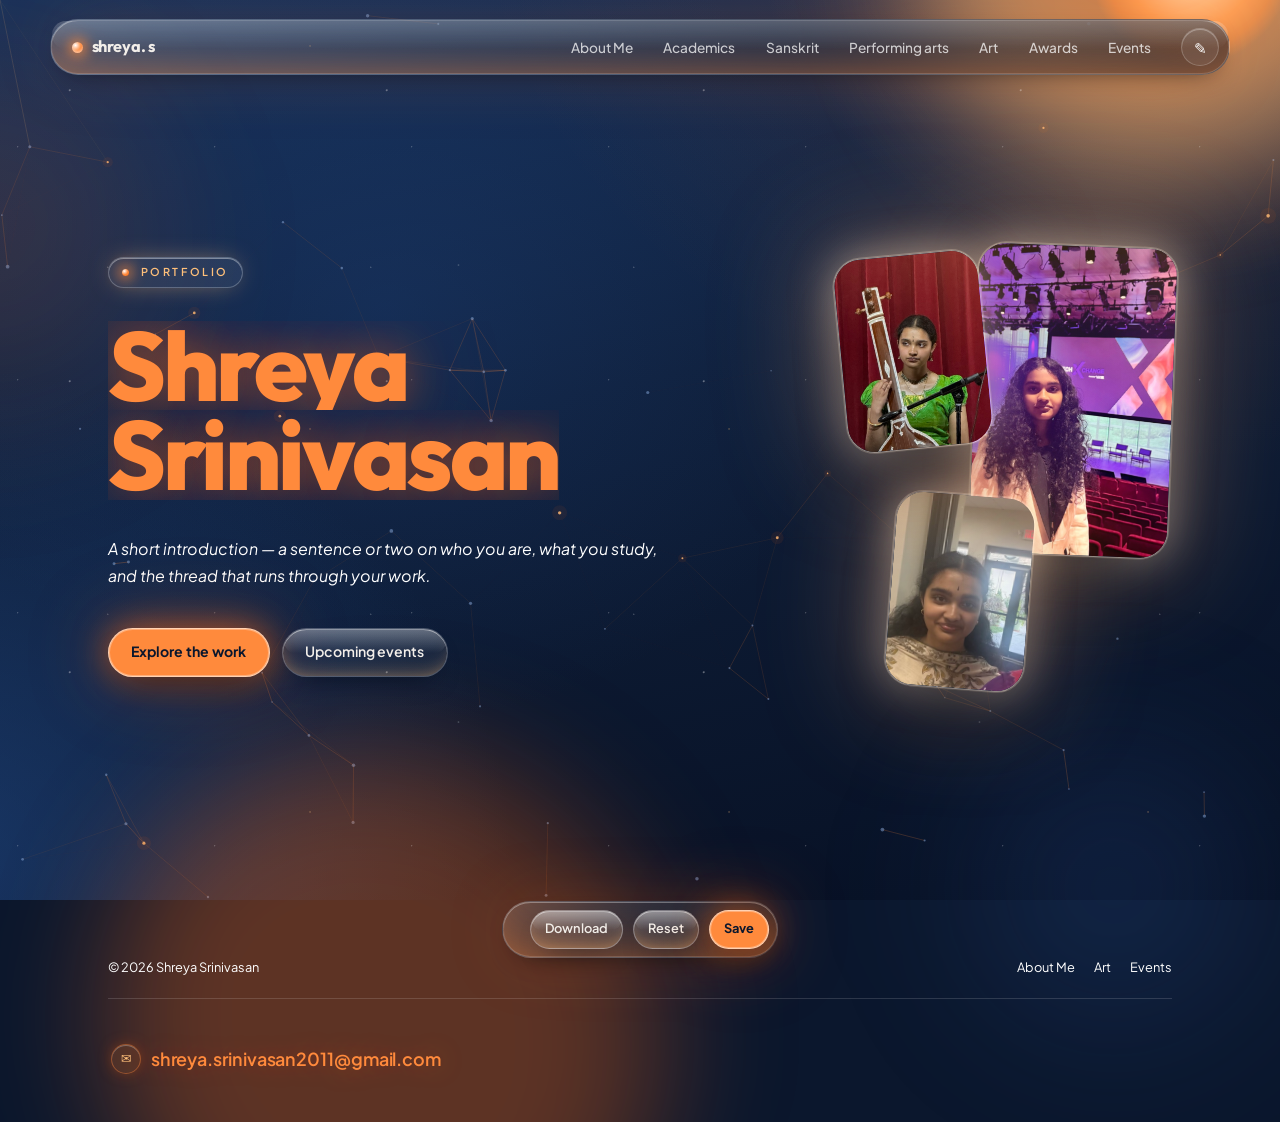
==== commit 144e9d08: "Music awards as an alternating timeline, and white body copy The twelve Carnatic competition results" ====
--- a/index.html
+++ b/index.html
@@ -66,7 +66,7 @@
         <img src="images/portrait.jpg" alt="Shreya standing in a theatre auditorium in a cream blazer, with a TechXchange stage screen lit purple behind her." width="618" height="1100">
       </figure>
       <figure class="collage-c">
-        <img src="images/portrait-3.jpg" alt="Shreya resting her chin on her hand in a white sweatshirt, close up, with coloured lights blurred behind her." width="600" height="800" loading="lazy">
+        <img src="images/portrait-3.jpg?v=2" alt="Shreya on stage with a tanpura, in a green silk blouse against a red curtain, during a Carnatic vocal performance." width="524" height="1000" loading="lazy">
       </figure>
       <figure class="collage-b">
         <img src="images/portrait-2.jpg" alt="Shreya smiling in a cream kalamkari-print kurta, in a hall with glass doors onto a garden behind her." width="601" height="900" loading="lazy">
--- a/main.css
+++ b/main.css
@@ -25,7 +25,10 @@
 
   /* type */
   --ink:      #F2EEE9; /* warm off-white -- 14.6 on --night-2 */
-  --ink-soft: #A7B6CD; /* blue-grey      --  7.4 on --night-2 */
+  --ink-soft: #FFFFFF; /* white         -- 15.1 on --night-2 */
+  /* Body copy is plain white. Hierarchy is carried by size and weight
+     rather than by dimming the text, so nothing on the page has to be
+     hard to read in order to rank below a heading. */
   --slate:    #2E4468; /* structural only: rules and inert edges */
   --deep:     var(--ember);
 
@@ -289,7 +292,7 @@
 .nav-links a {
   position: relative; display: block;
   padding: .55em 1.05em; border-radius: 99px;
-  font-size: .855rem; font-weight: 500; color: #C6D2E4;
+  font-size: .855rem; font-weight: 500; color: rgba(255,255,255,.74);
   white-space: nowrap;
   transition: color .35s var(--ease), text-shadow .35s var(--ease);
 }
@@ -558,9 +561,9 @@
    so a default centred crop takes the ceiling and cuts the chin */
 .collage-a img { object-position: 38% 30%; }
 .collage-b img { object-position: 50% 34%; }
-/* this frame is set to 3:4, the same as its source, so the photograph is
-   shown whole and object-position has nothing to choose between */
-.collage-c img { object-position: 50% 50%; }
+/* this source is much taller than its frame, and the face sits above the
+   midpoint, so the crop is pulled upward to keep her and the tanpura in */
+.collage-c img { object-position: 50% 34%; }
 /* the sun is up and to the right, so both prints catch it on that side */
 .hero-collage figure::after {
   content: ""; position: absolute; inset: 0; pointer-events: none;
@@ -868,64 +871,89 @@
 .event h3 { font-family: var(--display); font-weight: 700; font-size: clamp(1.05rem, 1.9vw, 1.32rem); }
 .event p { font-size: .92rem; color: var(--ink-soft); }
 
-/* ── horizontal rail ─────────────────────────────────────── */
-.rail-wrap { position: relative; }
-.rail-bar { display: flex; justify-content: flex-end; margin-bottom: 1rem; }
-.rail-nav {
-  display: flex; gap: .4rem; padding: .35rem; border-radius: 99px;
-  background: rgba(255,255,255,.07);
-  border: 1px solid rgba(255,255,255,.22);
-  box-shadow: inset 0 1px 0 rgba(255,255,255,.35);
-}
-.rail-arrow {
-  display: grid; place-items: center;
-  width: 38px; height: 38px; border-radius: 50%; cursor: pointer;
-  background: linear-gradient(180deg, rgba(255,255,255,.24), rgba(255,255,255,.07));
-  border: 1px solid rgba(255,255,255,.3);
-  box-shadow: inset 0 1px 0 rgba(255,255,255,.5);
-  transition: transform .4s var(--bounce), opacity .3s var(--ease), box-shadow .4s var(--ease);
-}
-.rail-arrow:hover:not(:disabled) {
-  transform: translateY(-2px) scale(1.06);
-  box-shadow: inset 0 1px 0 rgba(255,255,255,.6), 0 0 22px -4px rgba(255,192,122,.9);
-}
-.rail-arrow:disabled { opacity: .3; cursor: default; }
-.rail {
-  list-style: none; display: grid; grid-auto-flow: column;
-  grid-auto-columns: minmax(min(100%, 250px), 280px);
-  gap: clamp(.8rem, 1.6vw, 1.2rem);
-  overflow-x: auto; scroll-behavior: smooth; scroll-snap-type: x mandatory;
-  padding-bottom: 1.6rem; scrollbar-width: none;
-}
-.rail::-webkit-scrollbar { display: none; }
-.milestone { position: relative; scroll-snap-align: start; }
-.milestone-card {
+/* ── vertical timeline ────────────────────────────────────
+   Entries alternate either side of a lit spine down the middle,
+   and each one reveals itself as it comes into view — sliding in
+   from whichever side it sits on, so the eye is handed left,
+   right, left as it travels down.
+
+   The alternation is done with half-width items aligned to one
+   edge or the other rather than with grid columns, so it holds
+   for any number of entries without a rule per row. */
+.vtimeline { list-style: none; position: relative; display: grid; gap: clamp(.7rem, 1.4vw, 1.1rem); }
+.vtimeline::before {
+  content: ""; position: absolute; top: .9rem; bottom: .9rem;
+  left: 50%; width: 1px; transform: translateX(-50%);
+  background: linear-gradient(180deg,
+    transparent, var(--ember) 8%, rgba(255,138,60,.5) 70%, transparent);
+  box-shadow: 0 0 10px rgba(255,138,60,.5);
+}
+.vstep { position: relative; width: 50%; }
+.vstep:nth-child(odd)  { justify-self: start; padding-right: clamp(1.1rem, 2.4vw, 1.9rem); text-align: right; }
+.vstep:nth-child(even) { justify-self: end;   padding-left:  clamp(1.1rem, 2.4vw, 1.9rem); }
+
+.vstep-mark {
+  position: absolute; top: 1.3rem;
+  width: 13px; height: 13px; border-radius: 50%;
+  background: radial-gradient(circle at 34% 30%, #fff, var(--ember) 52%, var(--flare));
+  box-shadow: 0 0 14px 2px rgba(255,138,60,.9);
+}
+/* each bead sits on the spine, which is the item's own inner edge */
+.vstep:nth-child(odd)  .vstep-mark { right: -6.5px; }
+.vstep:nth-child(even) .vstep-mark { left:  -6.5px; }
+
+.vstep-card {
   position: relative; overflow: hidden;
-  display: grid; gap: .8rem; height: 100%;
-  padding: clamp(1rem, 2vw, 1.3rem); border-radius: var(--r);
-  background: linear-gradient(158deg, rgba(255,255,255,.15), rgba(255,255,255,.05));
-  border: 1px solid rgba(255,255,255,.24);
-  box-shadow: 0 24px 42px -28px rgba(3,8,18,.85), inset 0 1px 0 rgba(255,255,255,.4);
-  transition: transform .5s var(--slow), border-color .4s var(--ease);
-}
-.milestone-card:hover { transform: translateY(-5px); border-color: rgba(255,192,122,.45); }
-.milestone-shot {
-  aspect-ratio: 4 / 3; border-radius: var(--r-sm); overflow: hidden;
-  background: linear-gradient(158deg, rgba(168,178,189,.2), rgba(255,192,122,.14));
+  display: grid; gap: .2rem;
+  padding: clamp(.9rem, 1.9vw, 1.25rem) clamp(1rem, 2.1vw, 1.5rem);
+  border-radius: var(--r-sm);
+  background: linear-gradient(158deg, rgba(255,255,255,.1), rgba(255,255,255,.035));
   border: 1px solid rgba(255,255,255,.2);
-}
-.milestone-shot img { width: 100%; height: 100%; object-fit: cover; }
-.milestone-body { display: grid; gap: .25rem; }
-.milestone-when { font-size: .64rem; font-weight: 700; letter-spacing: .2em;
-  text-transform: uppercase; color: var(--gold); }
-.milestone-body h3 { font-family: var(--display); font-weight: 700; font-size: 1.05rem; }
-.milestone-body p { font-size: .88rem; color: var(--ink-soft); }
-.milestone-mark {
-  position: absolute; left: 1.4rem; bottom: .2rem;
-  width: 10px; height: 10px; border-radius: 50%;
-  background: radial-gradient(circle at 34% 30%, #fff, var(--ember) 52%, var(--flare));
-  box-shadow: 0 0 15px 2px rgba(255,138,60,.9);
-}
+  box-shadow: inset 0 1px 0 rgba(255,255,255,.3);
+  transition: transform .45s var(--glide), border-color .4s var(--ease),
+              box-shadow .4s var(--ease);
+}
+.vstep-card:hover {
+  border-color: rgba(255,168,96,.5);
+  box-shadow: inset 0 1px 0 rgba(255,255,255,.4), 0 0 34px -10px rgba(255,138,60,.8);
+}
+/* each card leans toward its own side of the spine on hover */
+.vstep:nth-child(odd)  .vstep-card:hover { transform: translateX(-5px); }
+.vstep:nth-child(even) .vstep-card:hover { transform: translateX(5px); }
+
+.vstep-when {
+  font-size: .64rem; font-weight: 700; letter-spacing: .2em;
+  text-transform: uppercase; color: var(--ember);
+}
+.vstep-card h3 {
+  font-family: var(--display); font-weight: 700;
+  font-size: clamp(1rem, 1.6vw, 1.15rem); line-height: 1.25; letter-spacing: -.01em;
+}
+.vstep-card > p:last-child { font-size: .9rem; color: var(--ink-soft); }
+
+/* the entrance: in from the side the entry lives on, rather than the
+   straight-up rise the rest of the page uses */
+.vstep.reveal:nth-child(odd)  { transform: translate3d(-28px, 14px, 0); }
+.vstep.reveal:nth-child(even) { transform: translate3d( 28px, 14px, 0); }
+.vstep.reveal.in { transform: none; }
+
+@media (max-width: 760px) {
+  /* one column, spine back to the left: half-width cards are unreadable
+     on a phone, and a zigzag in 150px of width is just noise */
+  .vtimeline::before { left: 6px; transform: none; }
+  .vstep, .vstep:nth-child(odd), .vstep:nth-child(even) {
+    width: 100%; justify-self: stretch; text-align: left;
+    padding-left: clamp(1.5rem, 6vw, 2.2rem); padding-right: 0;
+  }
+  .vstep:nth-child(odd) .vstep-mark,
+  .vstep:nth-child(even) .vstep-mark { left: 0; right: auto; }
+  .vstep.reveal:nth-child(odd), .vstep.reveal:nth-child(even) {
+    transform: translate3d(0, 16px, 0);
+  }
+  .vstep:nth-child(odd) .vstep-card:hover,
+  .vstep:nth-child(even) .vstep-card:hover { transform: translateX(5px); }
+}
+
 
 /* ── pager ───────────────────────────────────────────────── */
 .pager {
@@ -1000,7 +1028,7 @@
   transition: opacity .9s var(--ease) var(--d, 0s), transform .9s var(--slow) var(--d, 0s);
 }
 
-.ph { opacity: .6; font-style: italic; }
+.ph { opacity: .78; font-style: italic; }
 
 
 /* ═══════════════════════════════════════════════════════════
@@ -1260,6 +1288,8 @@
   }
   .aurora i, body::before { animation: none; }
   .reveal { opacity: 1; transform: none; }
+  /* outweighs the per-side entrance transforms, which are more specific */
+  .vstep.reveal:nth-child(odd), .vstep.reveal:nth-child(even) { transform: none; }
   .head h2 .mask > i { transform: none; }
   .head-rule { transform: scaleX(1); }
   .card, .event { transform: none; }
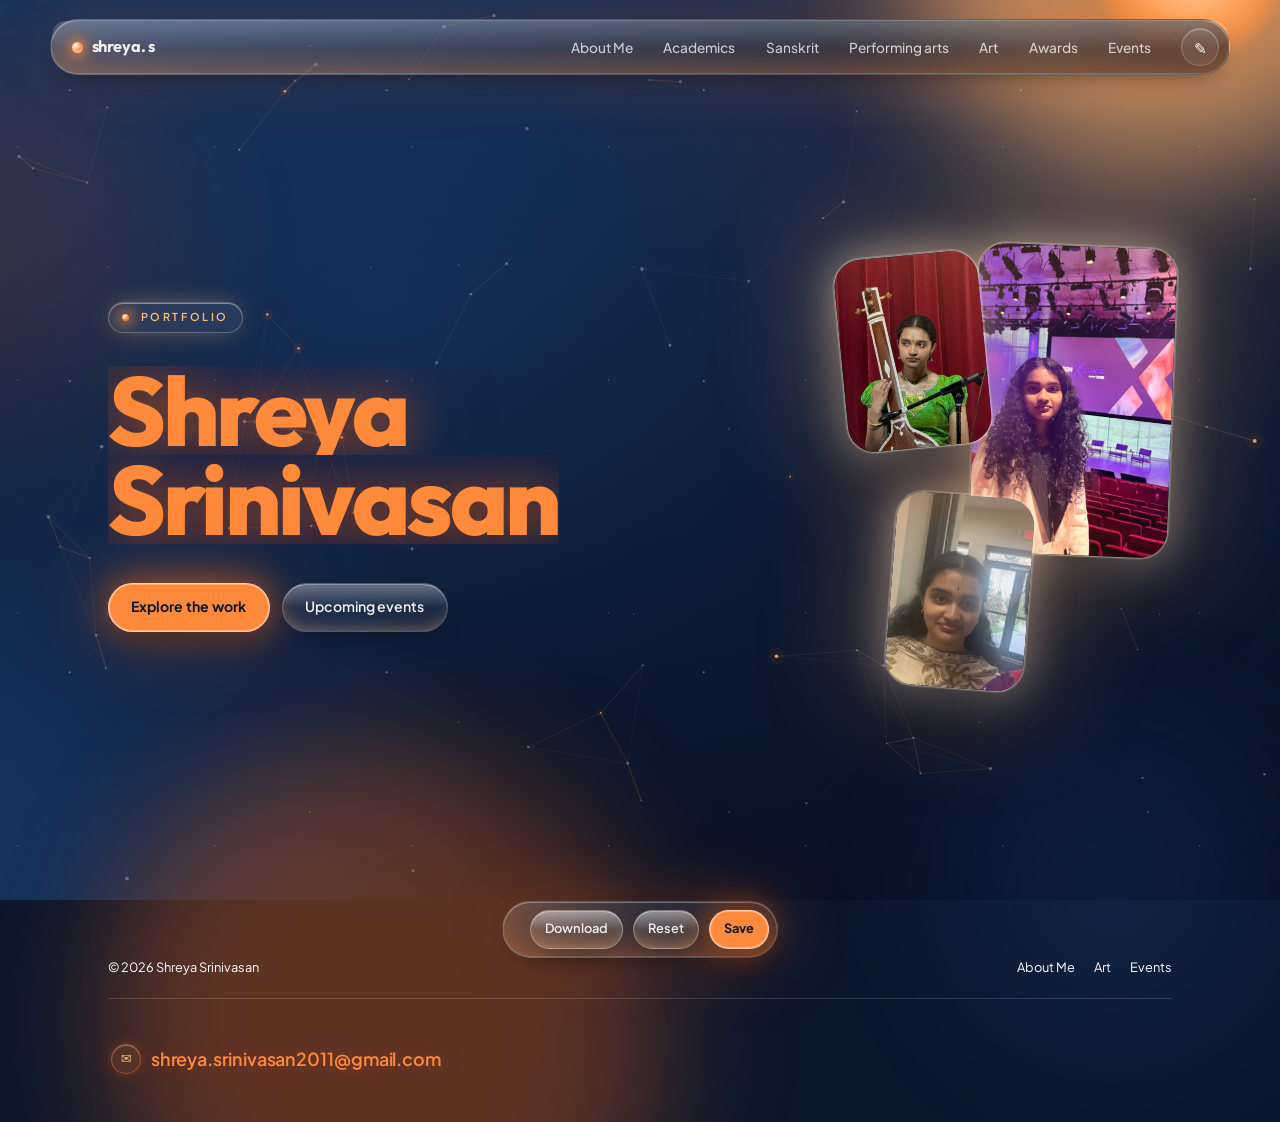
==== commit 36be6ae9: "Name an example competition, and drop the last placeholder copy The music award on the Awards page n" ====
--- a/index.html
+++ b/index.html
@@ -54,8 +54,6 @@
         <span><i>Shreya</i></span>
         <span><i>Srinivasan</i></span>
       </h1>
-      <p class="hero-lede ph" data-edit="index.a-short-introduction-a-sentence-or-two">A short introduction — a sentence or two on who you are,
-        what you study, and the thread that runs through your work.</p>
       <div class="hero-actions">
         <a class="btn btn-solid" href="about.html">Explore the work</a>
         <a class="btn btn-ghost" href="events.html">Upcoming events</a>
--- a/main.css
+++ b/main.css
@@ -870,6 +870,27 @@
 }
 .event h3 { font-family: var(--display); font-weight: 700; font-size: clamp(1.05rem, 1.9vw, 1.32rem); }
 .event p { font-size: .92rem; color: var(--ink-soft); }
+
+
+/* a heading over a group of events — Upcoming, then Completed */
+.group-title {
+  margin-top: clamp(1.4rem, 3vw, 2rem); margin-bottom: .85rem;
+  font-family: var(--display); font-weight: 700;
+  font-size: clamp(1.05rem, 1.9vw, 1.3rem); letter-spacing: -.01em;
+}
+.group-title:first-of-type { margin-top: 0; }
+/* a past event is still worth reading, so it keeps the glass and loses only
+   the warmth of the date badge */
+.event-done {
+  color: var(--ink);
+  background: rgba(255,255,255,.12);
+  border: 1px solid rgba(255,255,255,.26);
+  box-shadow: inset 0 1px 0 rgba(255,255,255,.3);
+}
+.event p.event-call {
+  font-weight: 700; color: var(--ember);
+  text-shadow: 0 0 20px rgba(255,138,60,.55);
+}
 
 /* ── vertical timeline ────────────────────────────────────
    Entries alternate either side of a lit spine down the middle,
